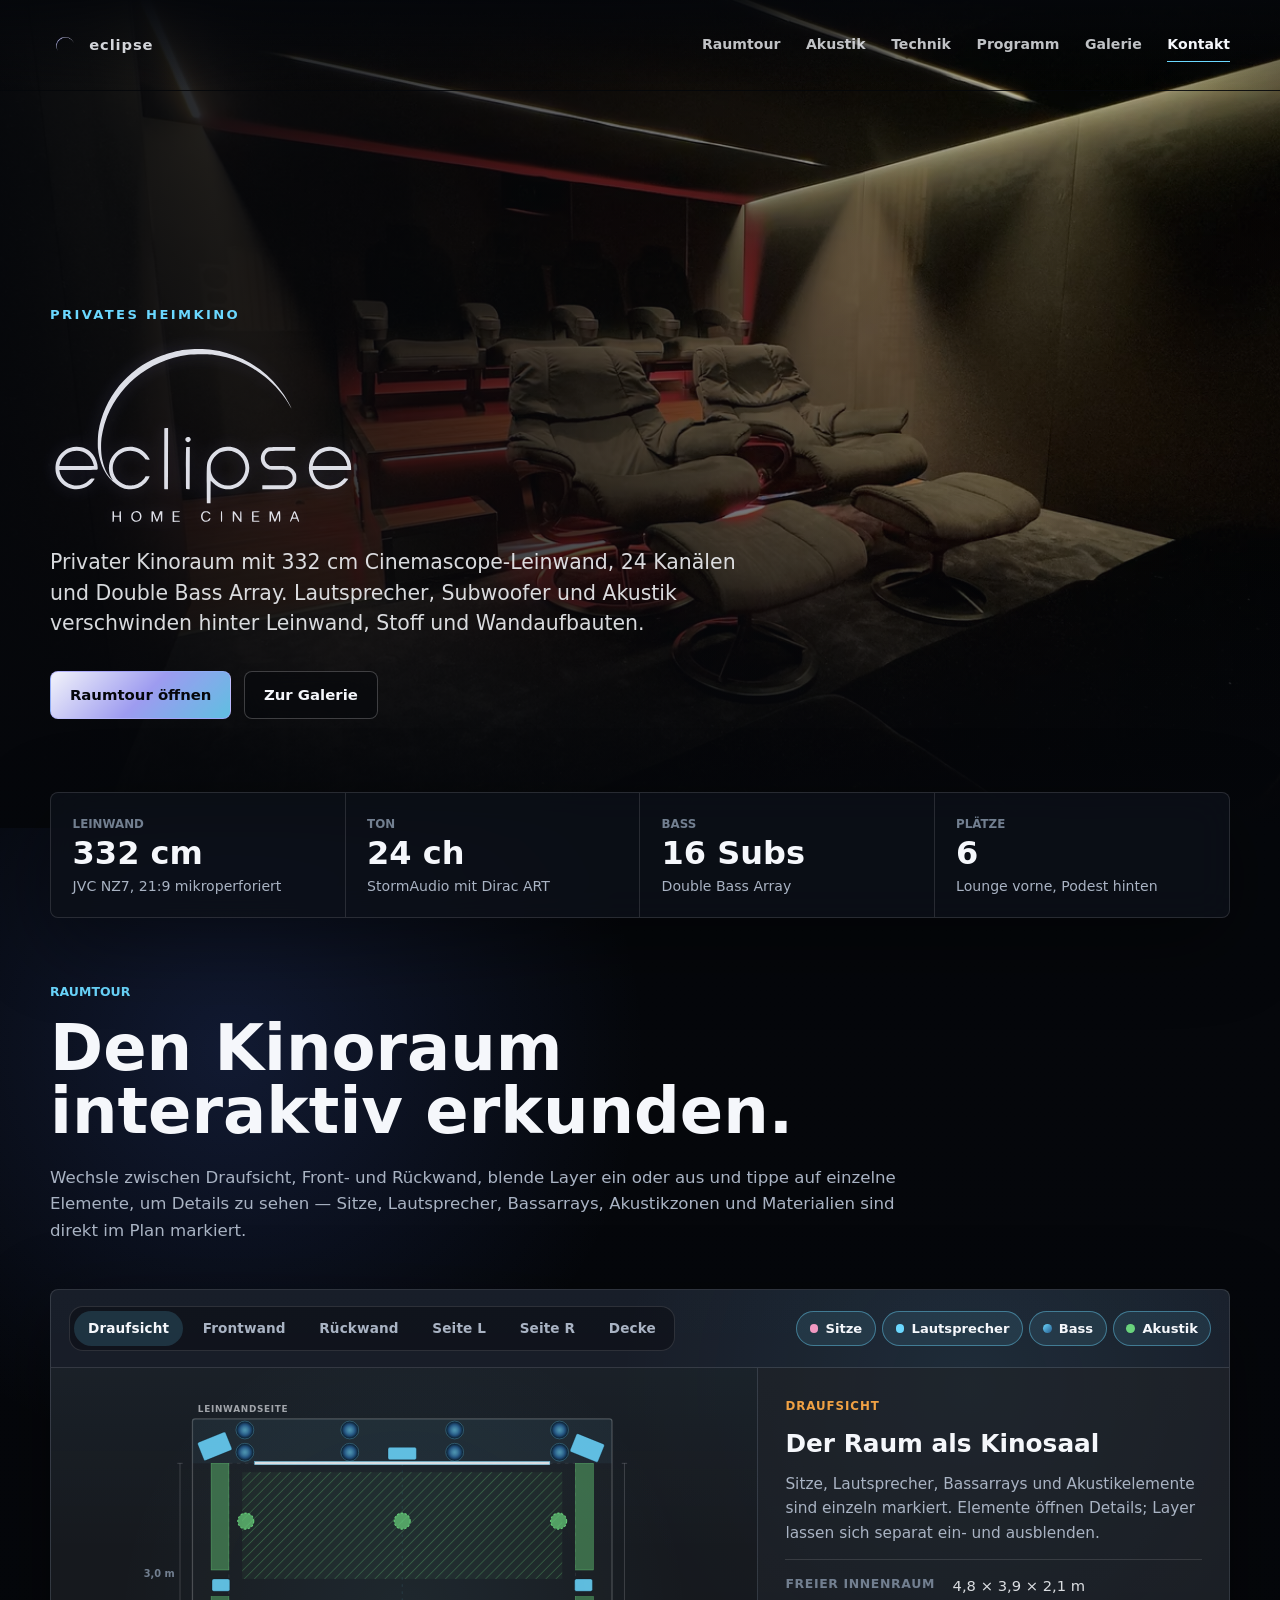
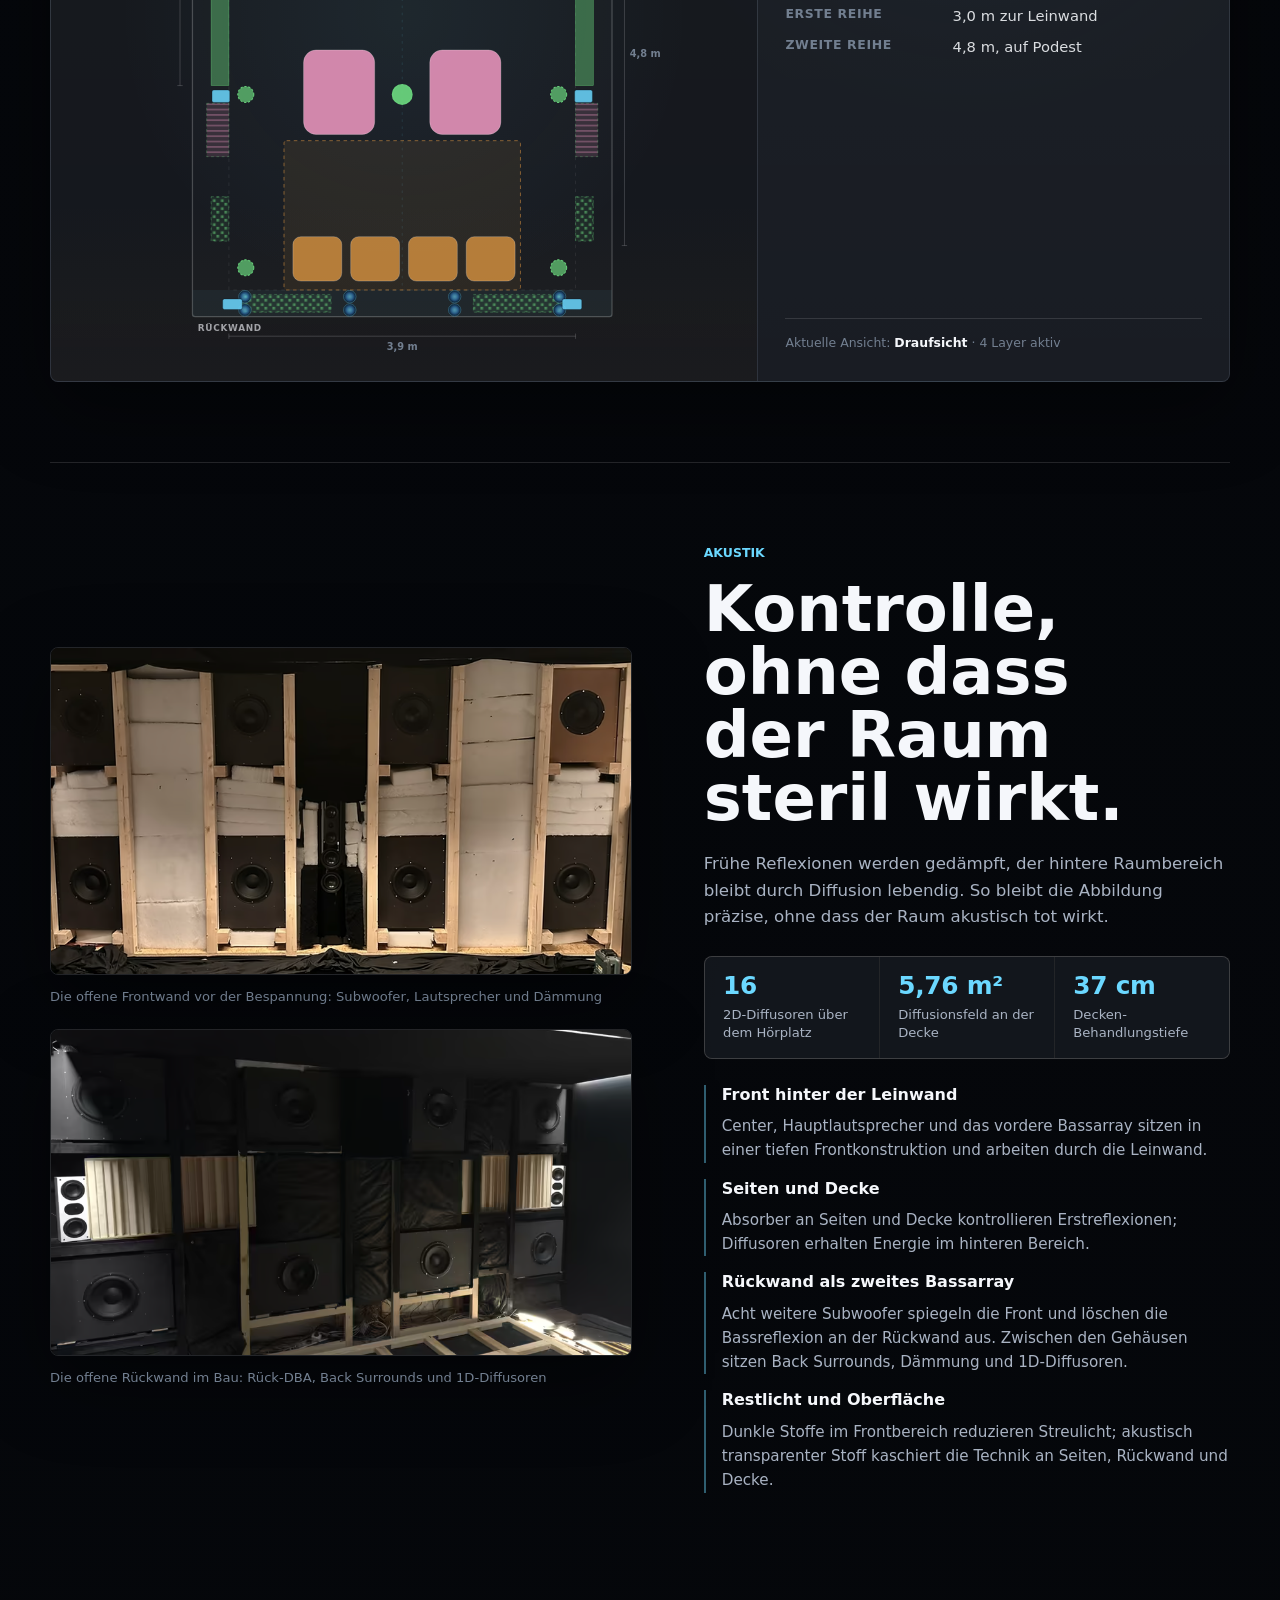
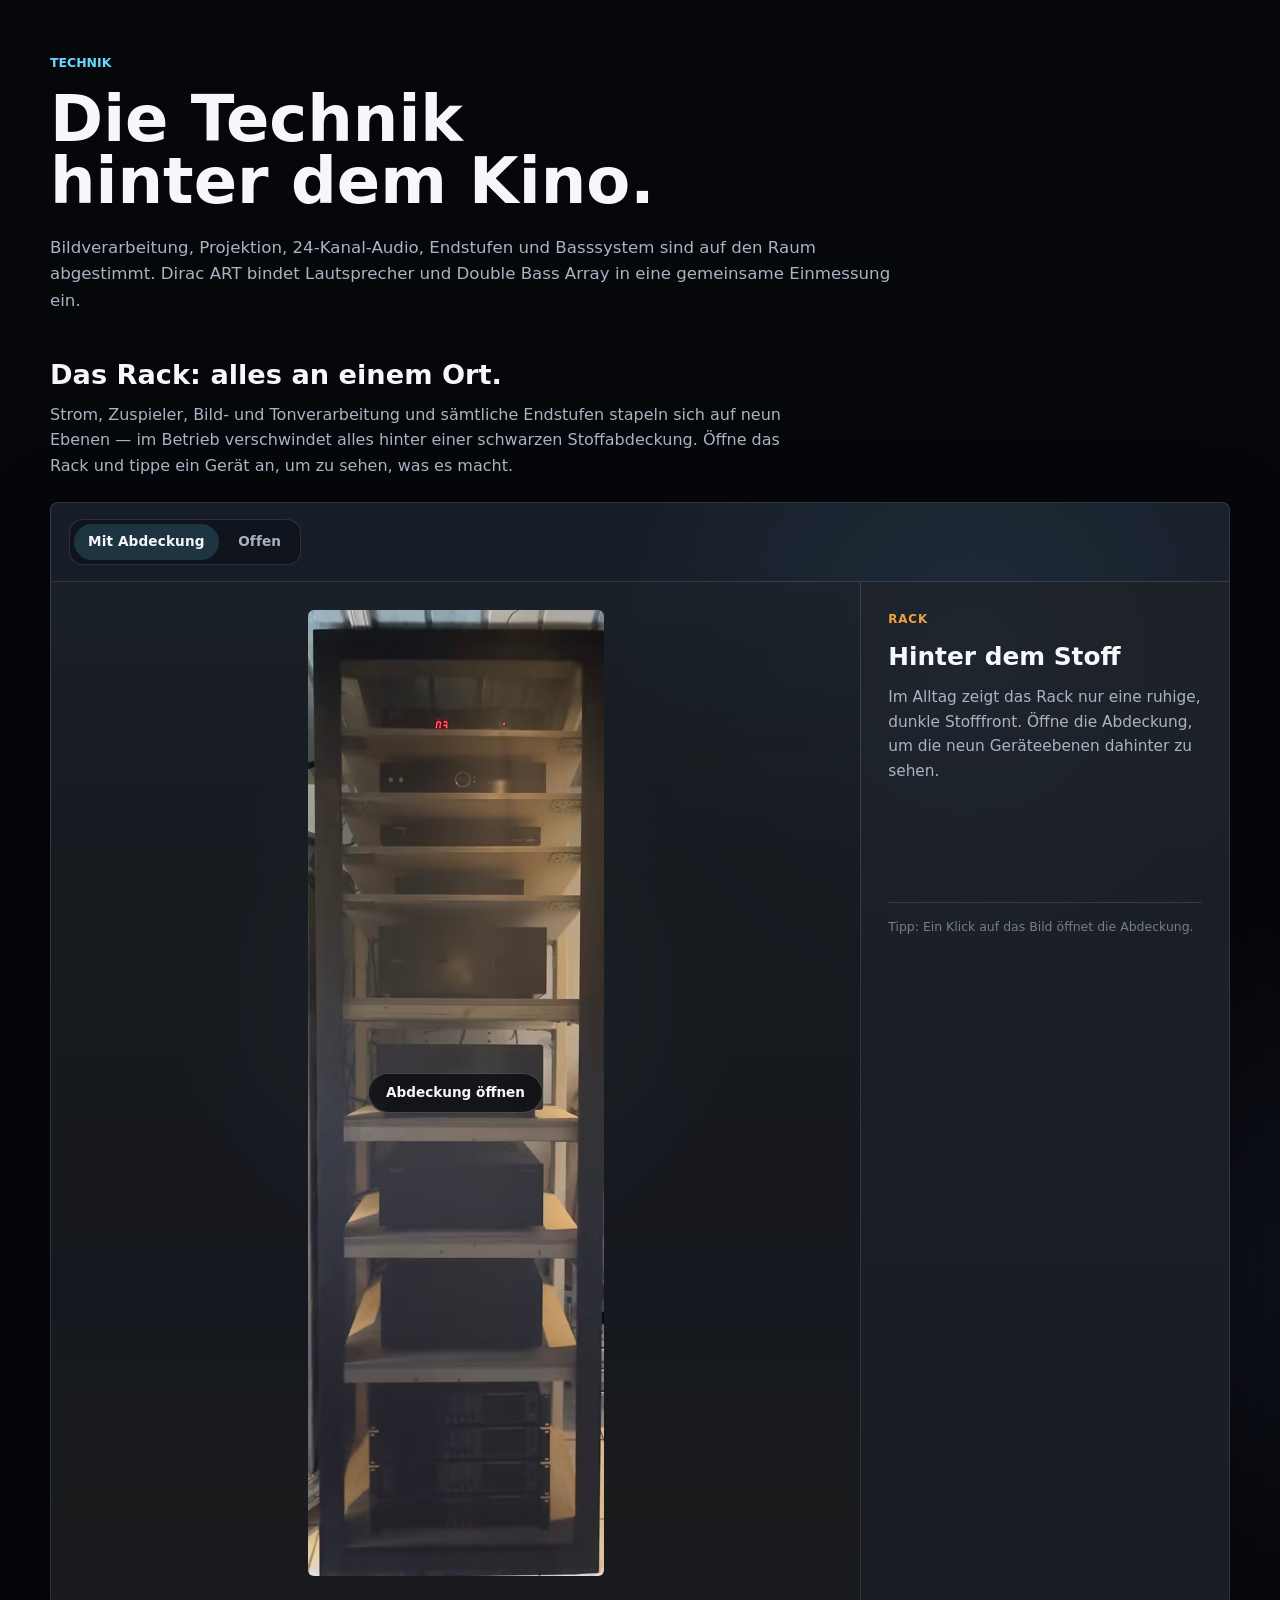
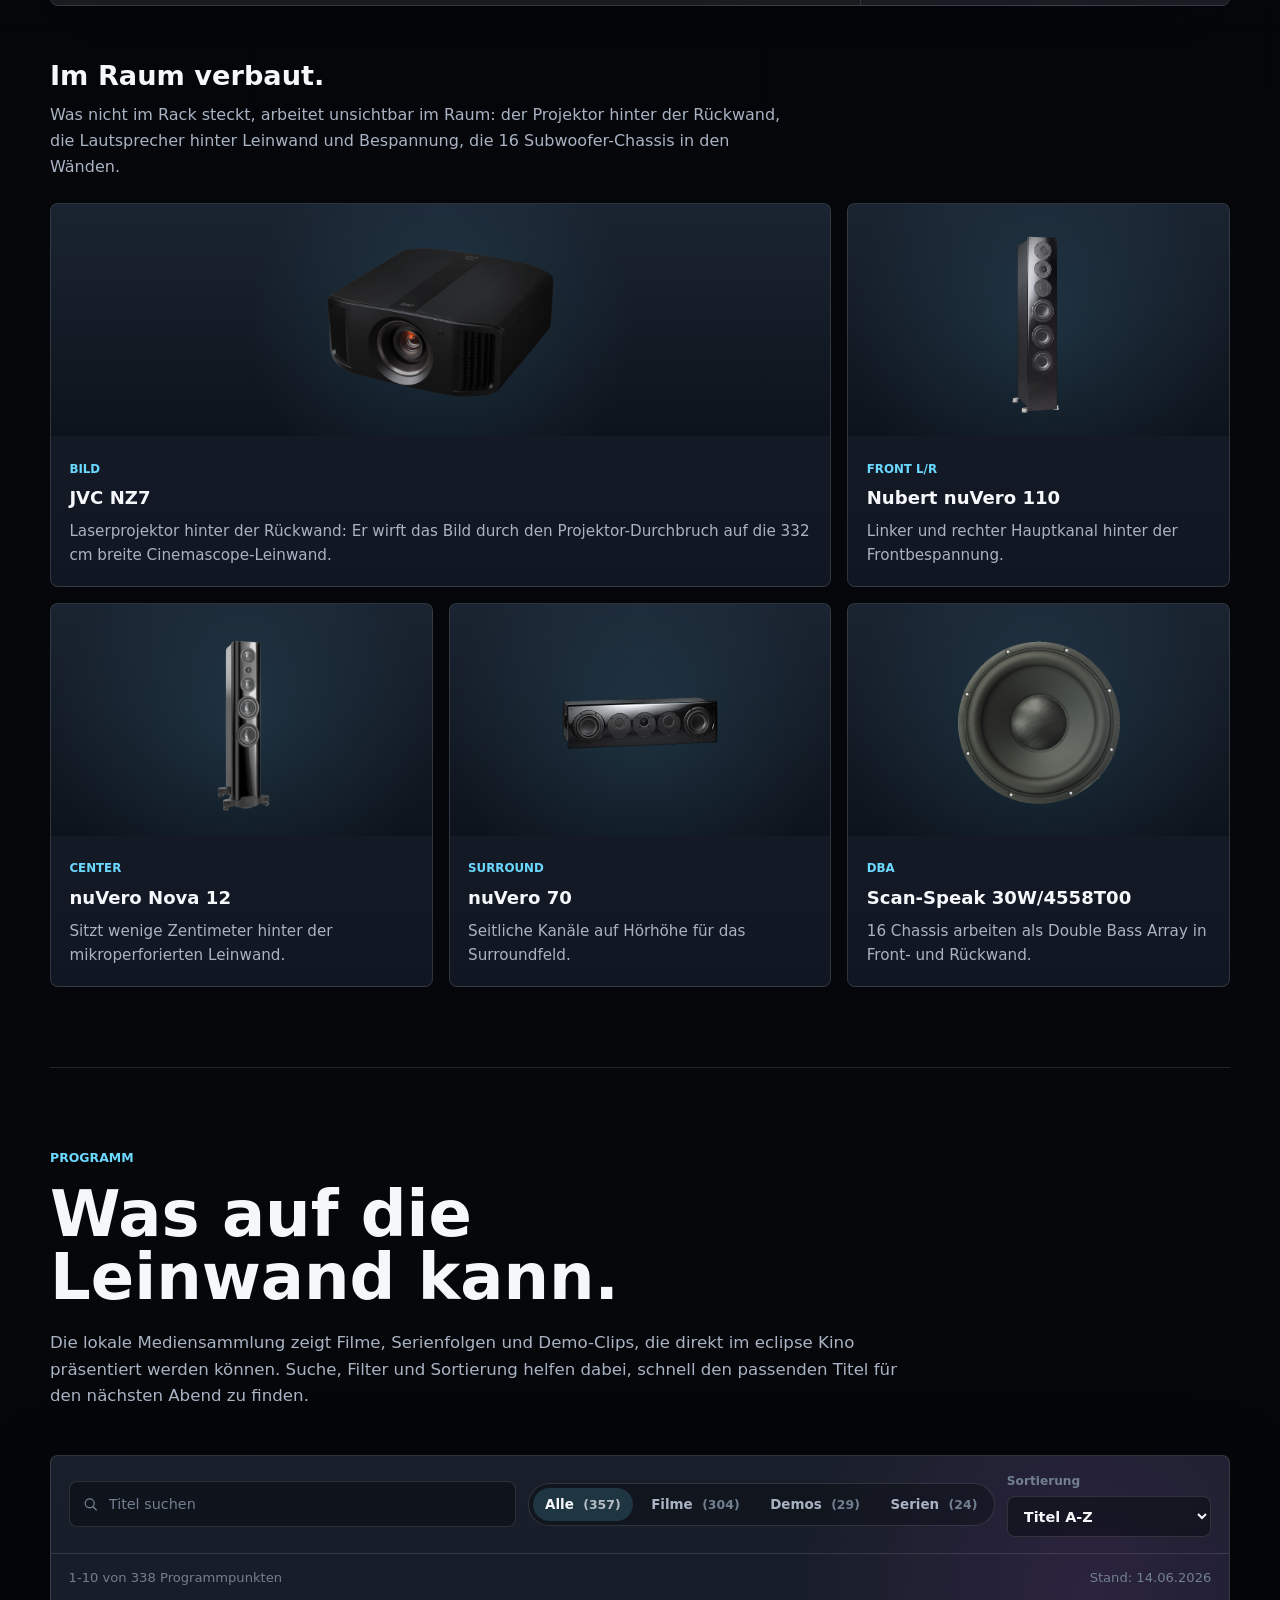
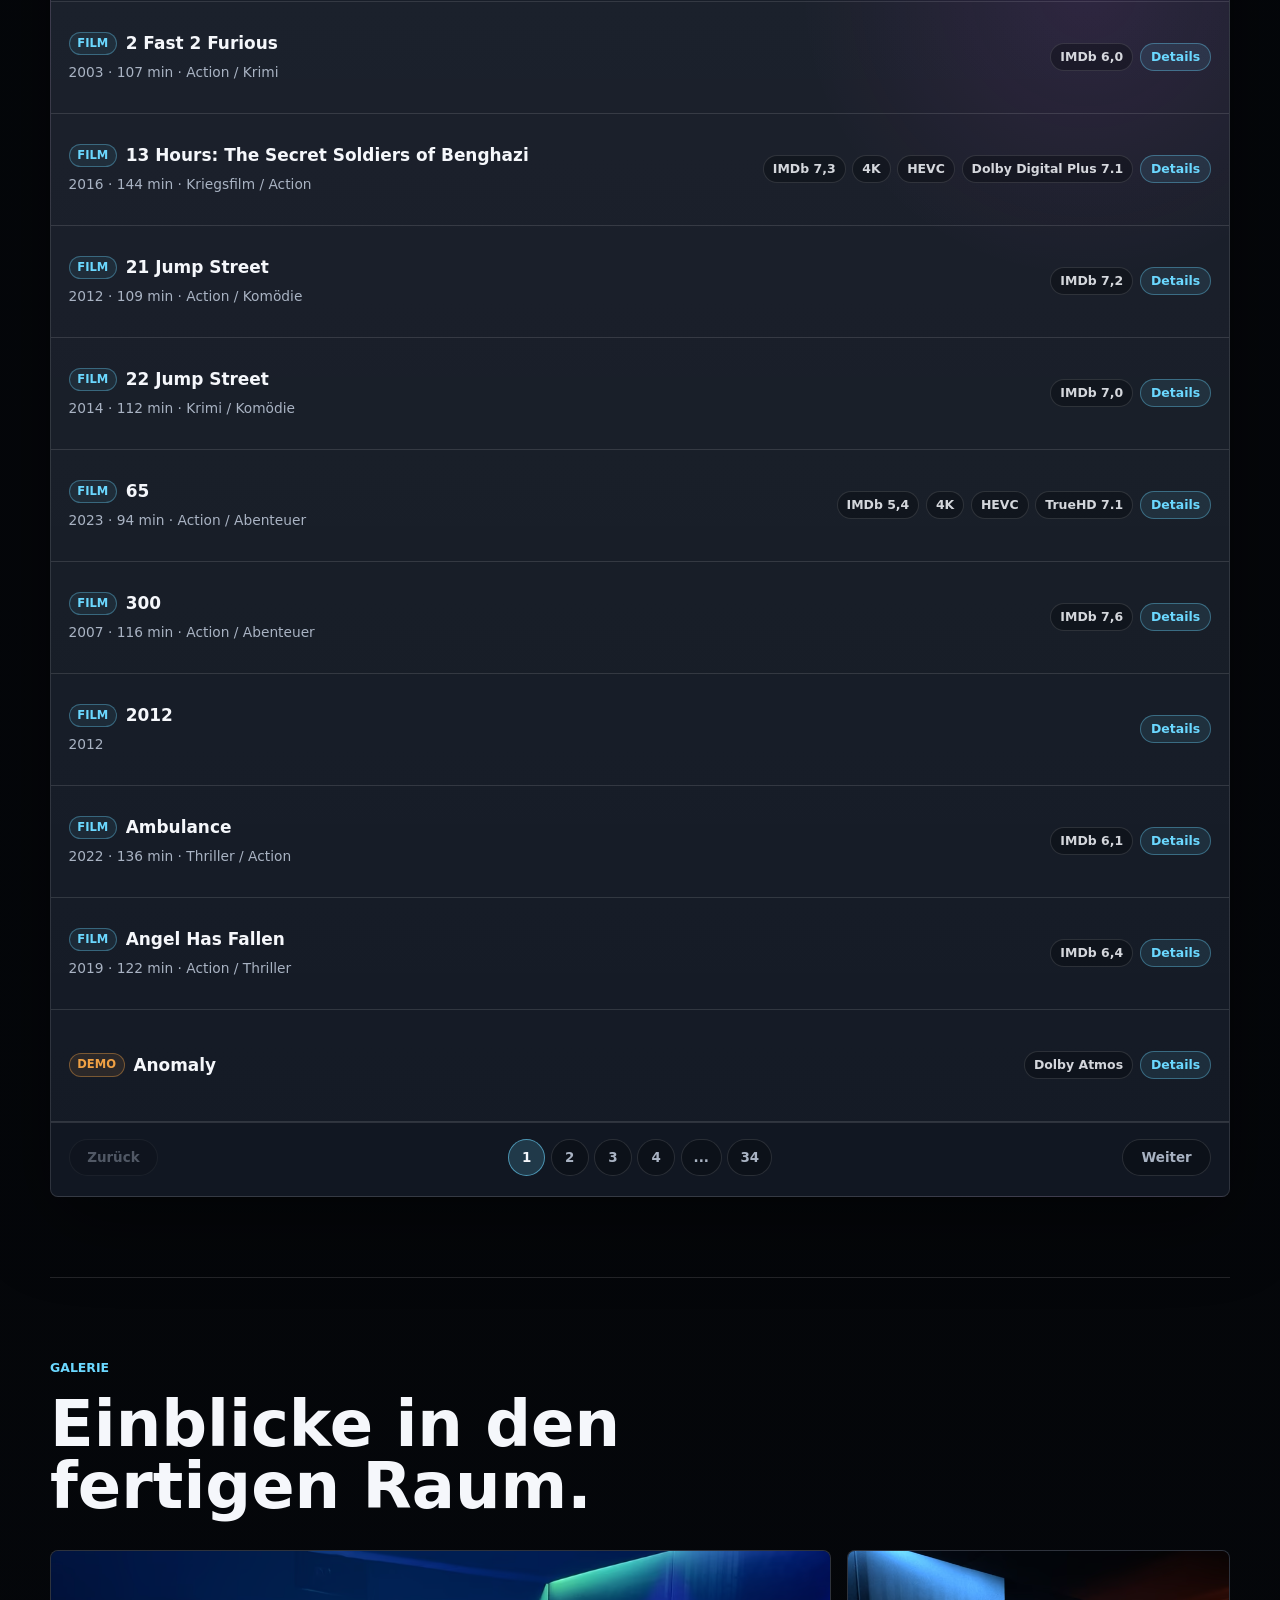
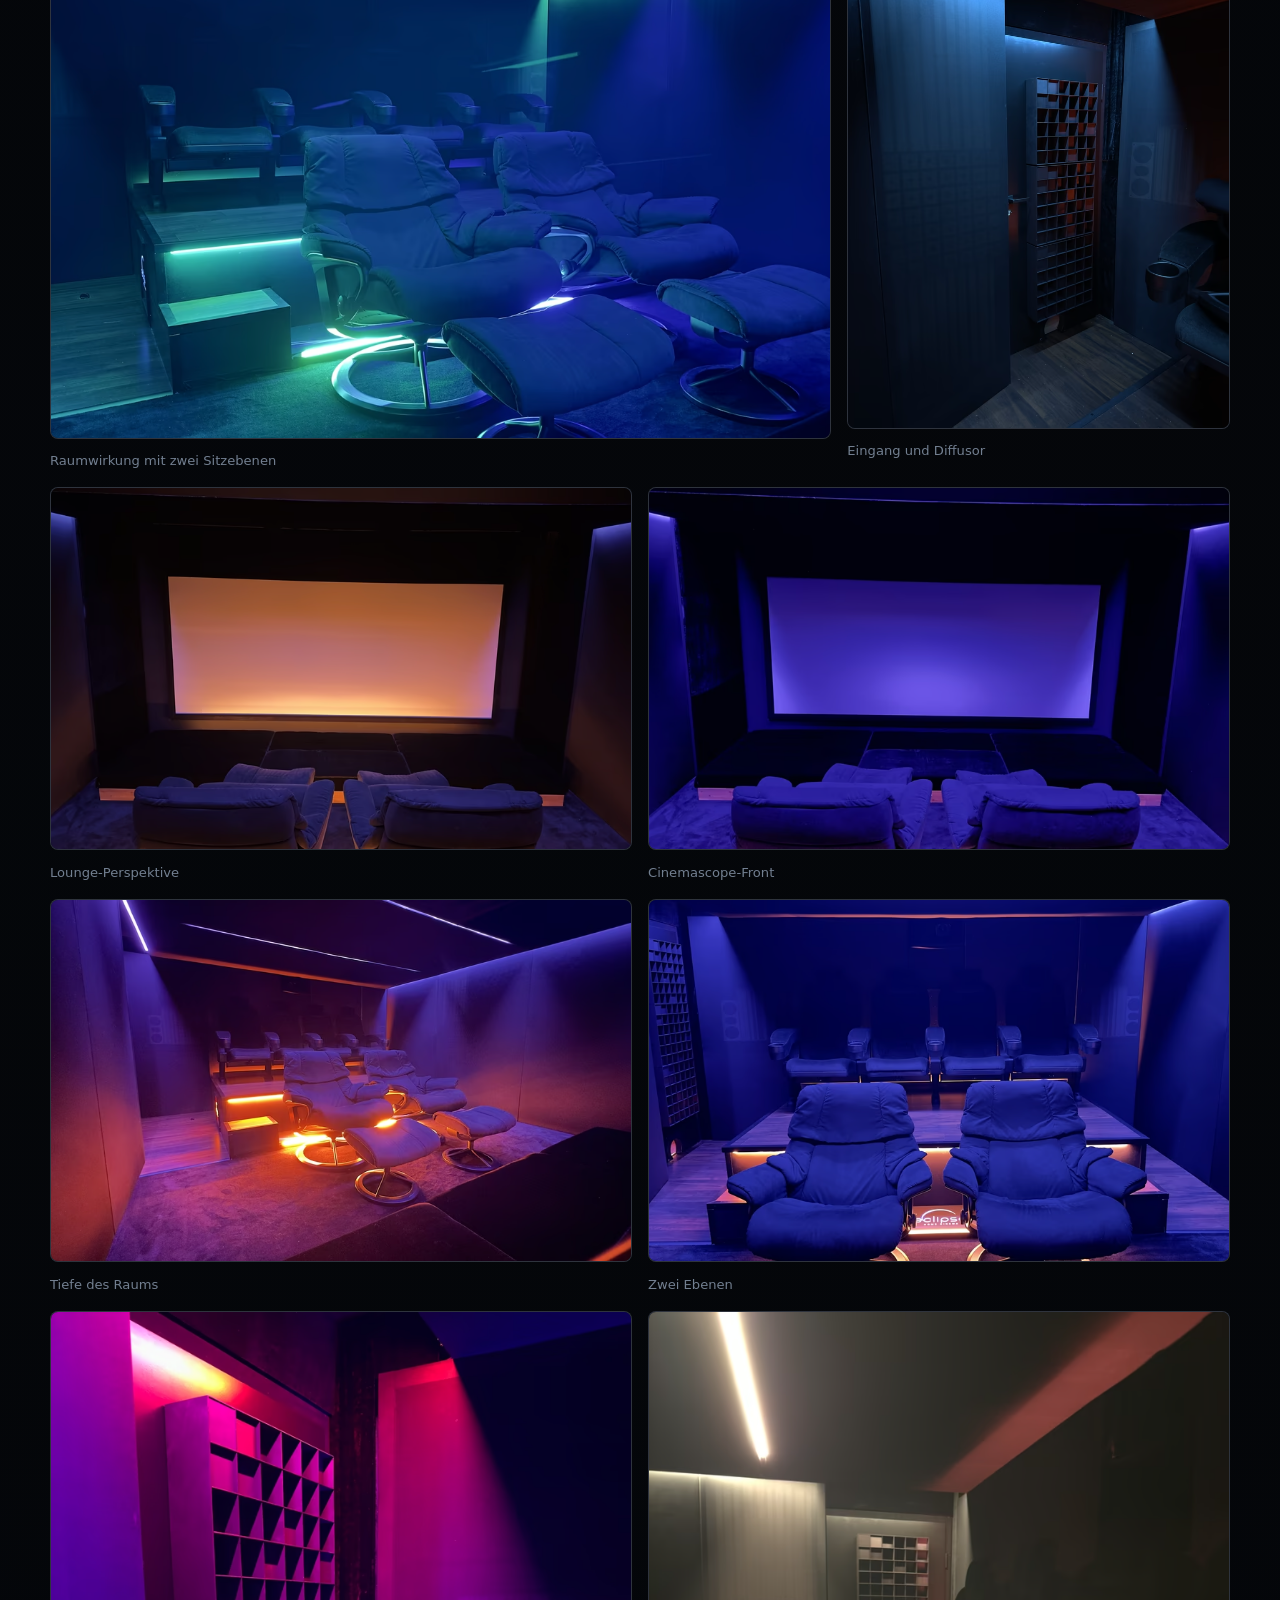
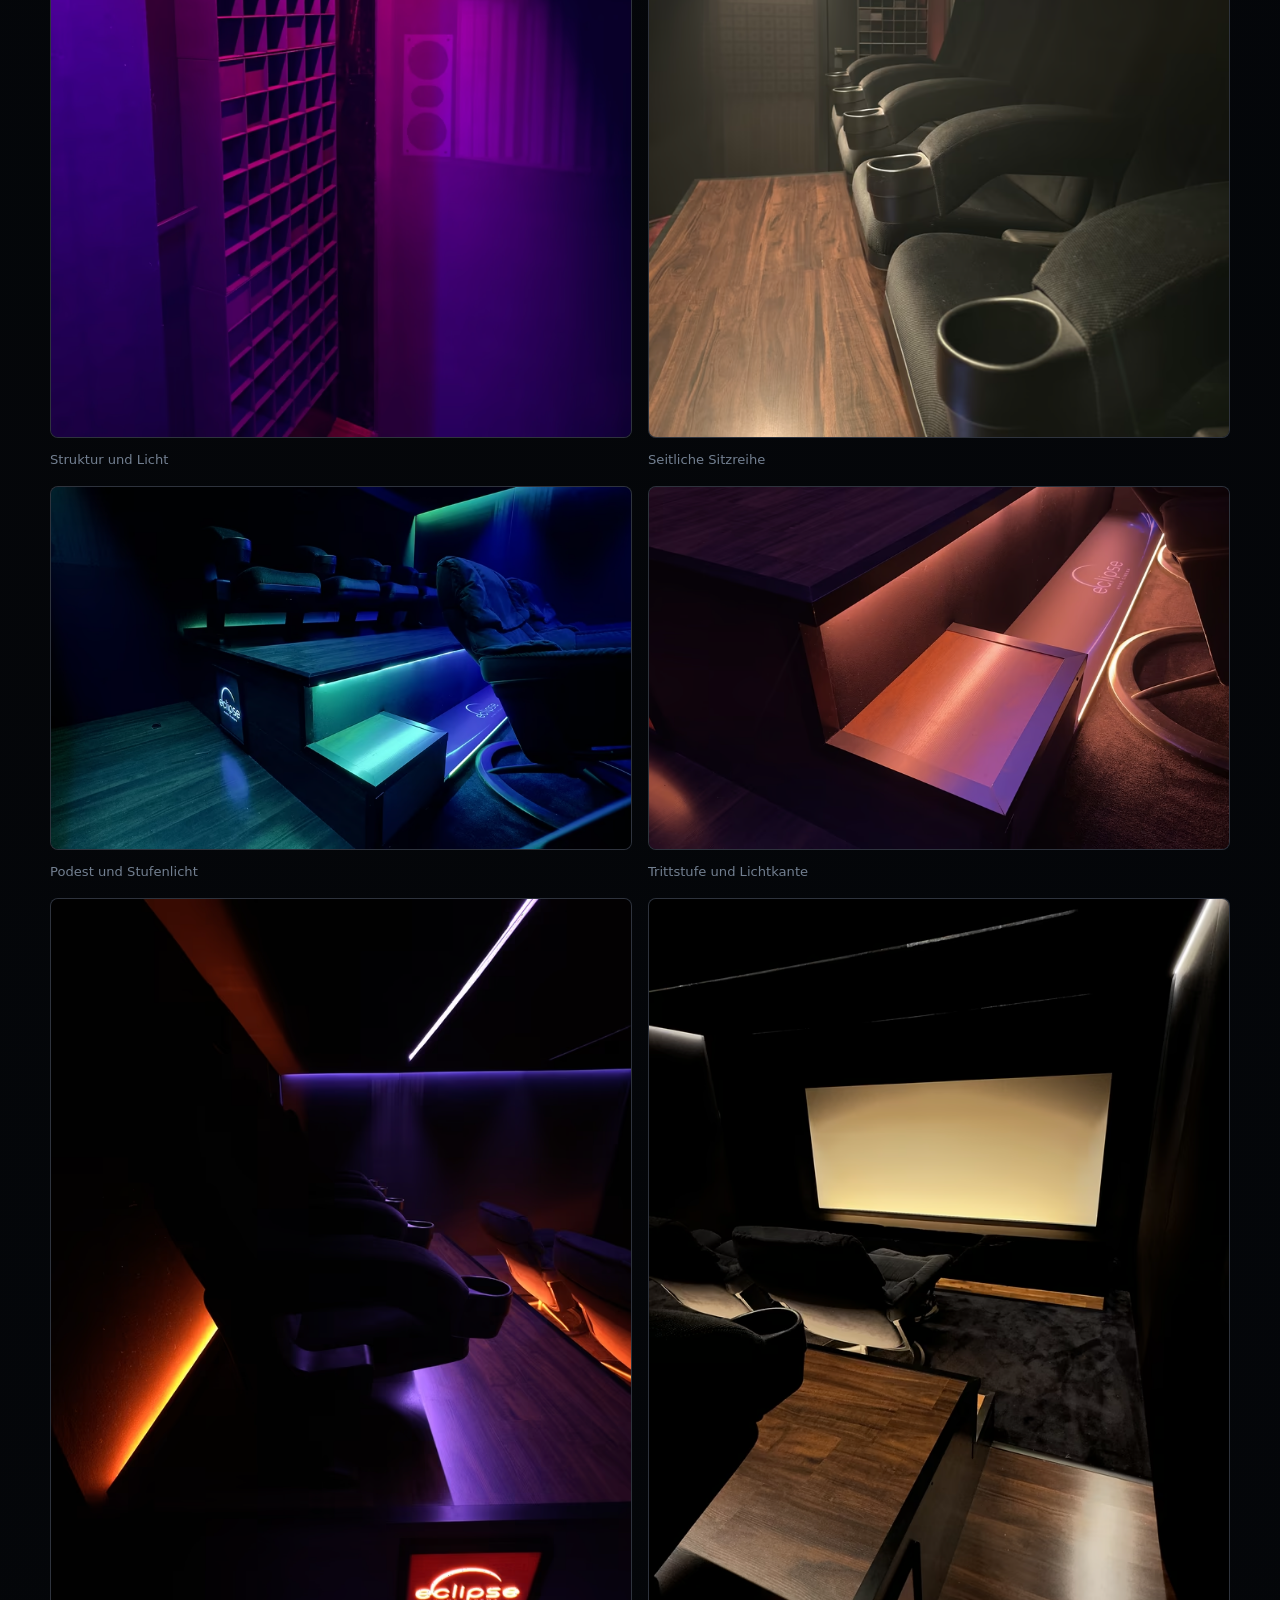
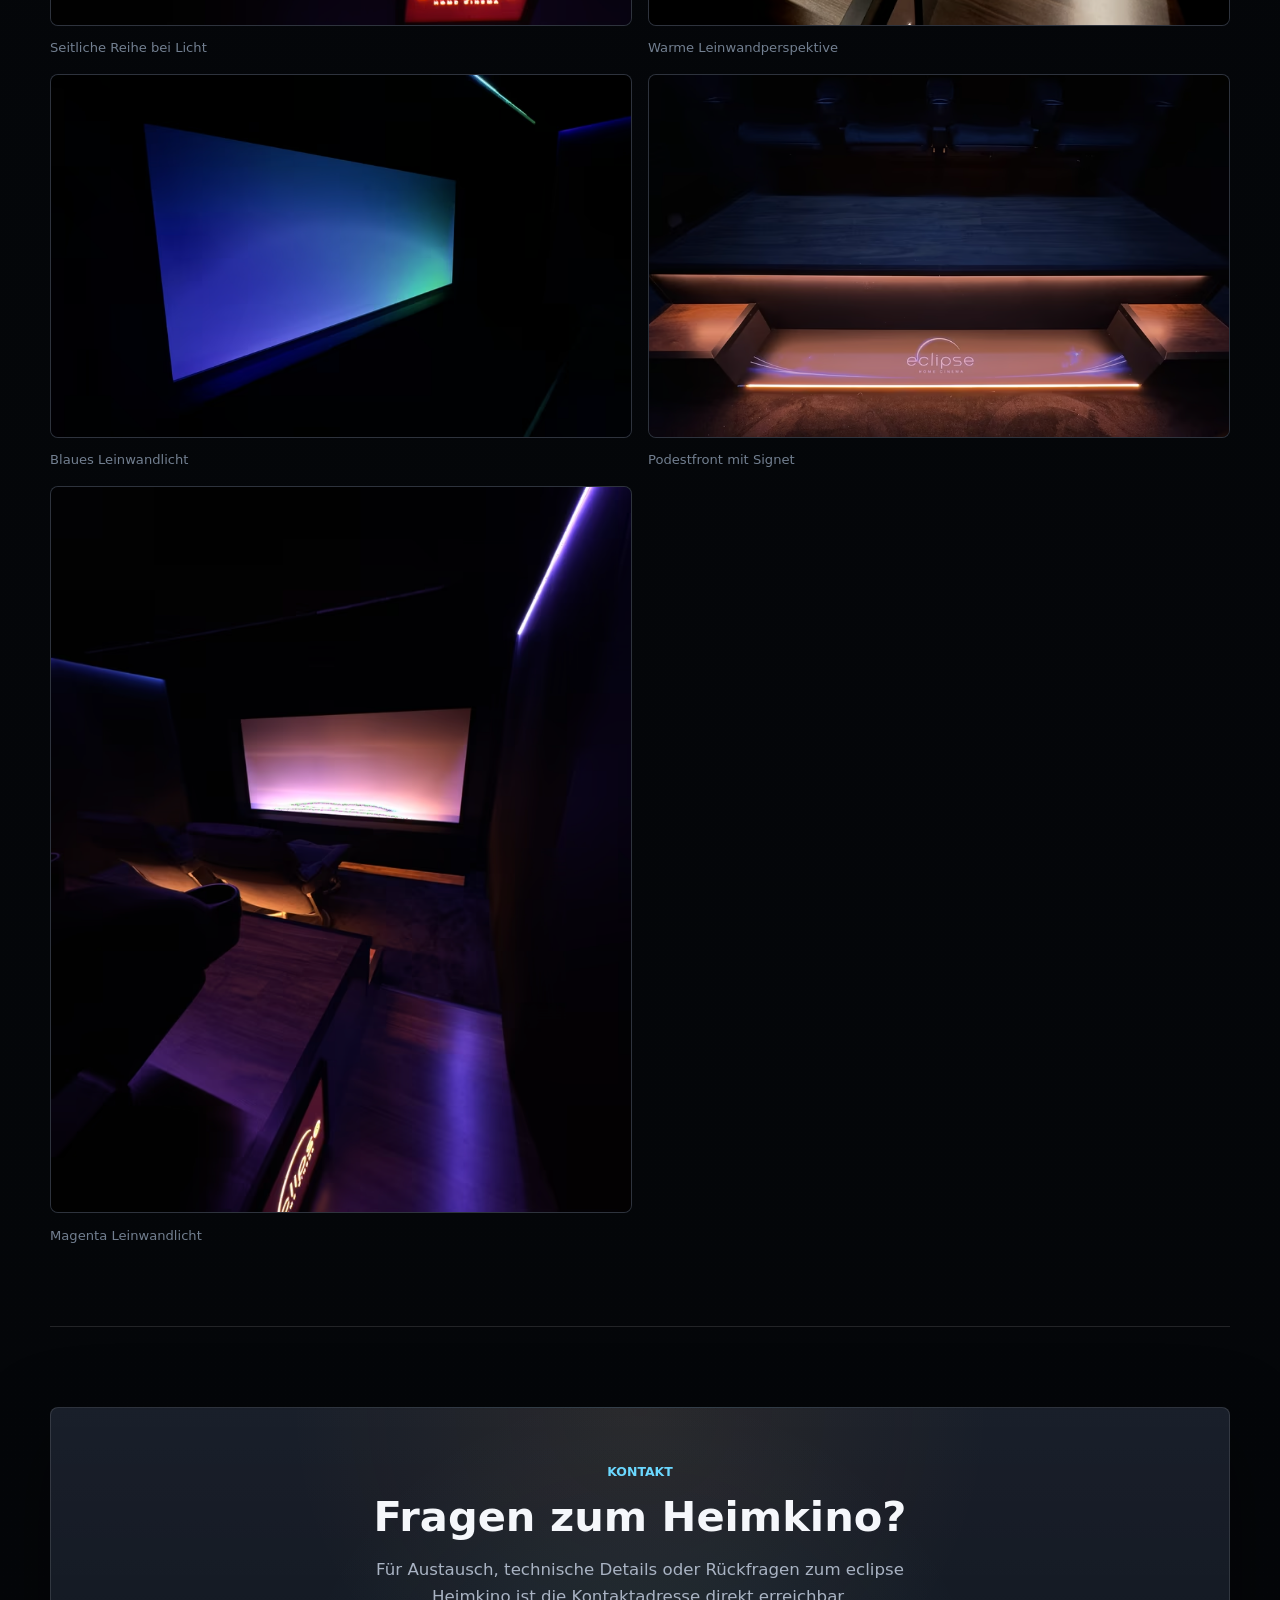
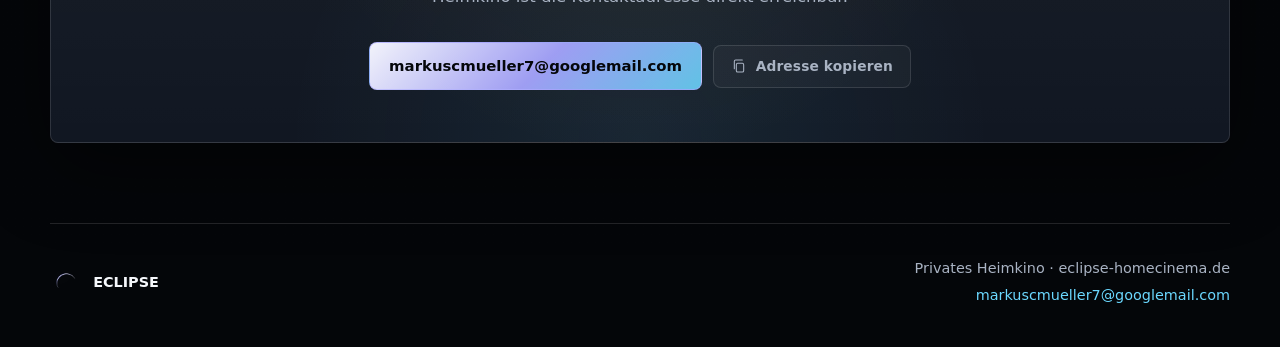
==== index.html @ 695ac784 "new images" ====
<!doctype html>
<html lang="de">
  <head>
    <meta charset="utf-8" />
    <meta name="viewport" content="width=device-width, initial-scale=1" />
    <title>eclipse — Privates Heimkino mit 332 cm Cinemascope-Leinwand</title>
    <meta
      name="description"
      content="eclipse ist ein privater Kinoraum mit 332 cm Cinemascope-Leinwand, 24-Kanal-Ton, Double Bass Array und akustisch geplanter Front-, Seiten- und Deckenbehandlung."
    />
    <meta name="robots" content="index, follow, max-image-preview:large" />
    <meta name="theme-color" content="#05070b" />
    <meta property="og:type" content="website" />
    <meta property="og:url" content="https://eclipse-homecinema.de/" />
    <meta property="og:site_name" content="eclipse homecinema" />
    <meta property="og:locale" content="de_DE" />
    <meta property="og:title" content="eclipse — Privates Heimkino mit 332 cm Cinemascope-Leinwand" />
    <meta
      property="og:description"
      content="Privater Kinoraum mit 21:9-Leinwand, 24-Kanal-Ton, 16 Subwoofern und interaktiver Raumtour."
    />
    <meta property="og:image" content="https://eclipse-homecinema.de/assets/used/responsive/cinema-room-hero-4776-1200.webp" />
    <meta property="og:image:width" content="1200" />
    <meta property="og:image:height" content="675" />
    <meta property="og:image:alt" content="Blick vom Leinwandbereich auf Lounge-Sessel, Podest und hintere Sitzreihe im blau-violetten Heimkino" />
    <meta name="twitter:card" content="summary_large_image" />
    <meta name="twitter:title" content="eclipse — Privates Heimkino mit 332 cm Cinemascope-Leinwand" />
    <meta
      name="twitter:description"
      content="Privater Kinoraum mit 21:9-Leinwand, 24-Kanal-Ton, 16 Subwoofern und interaktiver Raumtour."
    />
    <meta name="twitter:image" content="https://eclipse-homecinema.de/assets/used/responsive/cinema-room-hero-4776-1200.webp" />
    <meta name="twitter:image:alt" content="Blick vom Leinwandbereich auf Lounge-Sessel, Podest und hintere Sitzreihe im blau-violetten Heimkino" />
    <link rel="canonical" href="https://eclipse-homecinema.de/" />
    <link rel="icon" type="image/png" sizes="32x32" href="assets/used/eclipse-favicon-32.png" />
    <link rel="apple-touch-icon" sizes="192x192" href="assets/used/eclipse-favicon-192.png" />
    <link rel="manifest" href="site.webmanifest" />
    <link
      rel="preload"
      as="image"
      href="assets/used/responsive/cinema-acoustic-side-wall-1800.avif"
      imagesrcset="assets/used/responsive/cinema-acoustic-side-wall-900.avif 900w, assets/used/responsive/cinema-acoustic-side-wall-1400.avif 1400w, assets/used/responsive/cinema-acoustic-side-wall-1800.avif 1800w"
      imagesizes="100vw"
      type="image/avif"
      fetchpriority="high"
    />
    <link rel="stylesheet" href="styles.css" />
    <script type="application/ld+json">
      {
        "@context": "https://schema.org",
        "@graph": [
          {
            "@type": "WebSite",
            "@id": "https://eclipse-homecinema.de/#website",
            "url": "https://eclipse-homecinema.de/",
            "name": "eclipse homecinema",
            "inLanguage": "de"
          },
          {
            "@type": "WebPage",
            "@id": "https://eclipse-homecinema.de/#webpage",
            "url": "https://eclipse-homecinema.de/",
            "name": "eclipse — Privates Heimkino mit 332 cm Cinemascope-Leinwand",
            "description": "eclipse ist ein privater Kinoraum mit 332 cm Cinemascope-Leinwand, 24-Kanal-Ton, Double Bass Array und akustisch geplanter Front-, Seiten- und Deckenbehandlung.",
            "isPartOf": {
              "@id": "https://eclipse-homecinema.de/#website"
            },
            "primaryImageOfPage": {
              "@id": "https://eclipse-homecinema.de/#primaryimage"
            },
            "about": [
              "Privates Heimkino",
              "Cinemascope-Leinwand",
              "24-Kanal-Ton",
              "Double Bass Array",
              "Raumakustik"
            ],
            "inLanguage": "de"
          },
          {
            "@type": "ImageObject",
            "@id": "https://eclipse-homecinema.de/#primaryimage",
            "url": "https://eclipse-homecinema.de/assets/used/responsive/cinema-room-hero-4776-1200.webp",
            "width": 1200,
            "height": 675,
            "caption": "Blick vom Leinwandbereich auf Lounge-Sessel, Podest und hintere Sitzreihe im blau-violetten Heimkino"
          }
        ]
      }
    </script>
    <script src="script.js" defer></script>
  </head>
  <body>
    <a class="skip-link" href="#top">Zum Inhalt springen</a>
    <header class="site-header" aria-label="Hauptnavigation">
      <a class="header-brand" href="#top" aria-label="Zum Anfang">
        <span class="brand-mark" aria-hidden="true"></span>
        <span class="header-brand-text">eclipse</span>
      </a>
      <button
        type="button"
        class="nav-toggle"
        aria-label="Menü öffnen"
        aria-expanded="false"
        aria-controls="main-nav"
        data-nav-toggle
      >
        <span class="nav-toggle-box" aria-hidden="true">
          <span class="nav-toggle-bar"></span>
          <span class="nav-toggle-bar"></span>
          <span class="nav-toggle-bar"></span>
        </span>
      </button>
      <nav id="main-nav" class="main-nav" aria-label="Seitenbereiche" data-nav>
        <a href="#raumtour">Raumtour</a>
        <a href="#akustik">Akustik</a>
        <a href="#technik">Technik</a>
        <a href="#programm">Programm</a>
        <a href="#galerie">Galerie</a>
        <a href="#kontakt">Kontakt</a>
      </nav>
      <div class="nav-backdrop" data-nav-backdrop aria-hidden="true"></div>
    </header>

    <main id="top">
      <section class="hero" aria-label="eclipse Heimkino">
        <picture class="hero-image">
          <source
            type="image/avif"
            srcset="
              assets/used/responsive/cinema-acoustic-side-wall-900.avif 900w,
              assets/used/responsive/cinema-acoustic-side-wall-1400.avif 1400w,
              assets/used/responsive/cinema-acoustic-side-wall-1800.avif 1800w
            "
            sizes="100vw"
          />
          <source
            type="image/webp"
            srcset="
              assets/used/responsive/cinema-acoustic-side-wall-900.webp 900w,
              assets/used/responsive/cinema-acoustic-side-wall-1400.webp 1400w,
              assets/used/responsive/cinema-acoustic-side-wall-1800.webp 1800w
            "
            sizes="100vw"
          />
          <img
            src="assets/used/responsive/cinema-acoustic-side-wall-1800.webp"
            alt="Seitliche Akustikwand mit indirektem Licht, Lounge-Sesseln und Podest"
            fetchpriority="high"
          />
        </picture>
        <div class="hero-shade" aria-hidden="true"></div>
        <div class="hero-content">
          <p class="hero-kicker">Privates Heimkino</p>
          <h1 class="hero-logo-heading">
            <span class="sr-only">eclipse home cinema</span>
            <img
              src="assets/used/eclipse-logo-clean.svg"
              width="350"
              height="211"
              alt=""
              aria-hidden="true"
            />
          </h1>
          <p>
            Privater Kinoraum mit 332 cm Cinemascope-Leinwand, 24 Kanälen und
            Double Bass Array. Lautsprecher, Subwoofer und Akustik verschwinden
            hinter Leinwand, Stoff und Wandaufbauten.
          </p>
          <div class="hero-actions" aria-label="Seitensprünge">
            <a class="button primary" href="#raumtour">Raumtour öffnen</a>
            <a class="button secondary" href="#galerie">Zur Galerie</a>
          </div>
        </div>
      </section>

      <section class="facts" aria-label="Kurzprofil" data-reveal>
        <dl>
          <div>
            <dt>Leinwand</dt>
            <dd>
              <span class="facts-value">332 cm</span>
              <span class="facts-note">JVC NZ7, 21:9 mikroperforiert</span>
            </dd>
          </div>
          <div>
            <dt>Ton</dt>
            <dd>
              <span class="facts-value">24 ch</span>
              <span class="facts-note">StormAudio mit Dirac ART</span>
            </dd>
          </div>
          <div>
            <dt>Bass</dt>
            <dd>
              <span class="facts-value">16 Subs</span>
              <span class="facts-note">Double Bass Array</span>
            </dd>
          </div>
          <div>
            <dt>Plätze</dt>
            <dd>
              <span class="facts-value">6</span>
              <span class="facts-note">Lounge vorne, Podest hinten</span>
            </dd>
          </div>
        </dl>
      </section>

      <section class="section explorer-section" id="raumtour" data-reveal>
        <div class="section-heading">
          <p class="section-label">Raumtour</p>
          <h2>Den Kinoraum interaktiv erkunden.</h2>
          <p>
            Wechsle zwischen Draufsicht, Front- und Rückwand, blende Layer ein oder
            aus und tippe auf einzelne Elemente, um Details zu sehen — Sitze,
            Lautsprecher, Bassarrays, Akustikzonen und Materialien sind direkt
            im Plan markiert.
          </p>
        </div>

        <div class="room-tour" data-tour data-view="top">
          <div class="tour-controls">
            <div class="tour-views" role="tablist" aria-label="Ansicht wechseln">
              <button type="button" role="tab" data-view="top" class="is-active" aria-selected="true">Draufsicht</button>
              <button type="button" role="tab" data-view="front" aria-selected="false">Frontwand</button>
              <button type="button" role="tab" data-view="rear" aria-selected="false">Rückwand</button>
              <button type="button" role="tab" data-view="side-left" aria-selected="false">Seite L</button>
              <button type="button" role="tab" data-view="side-right" aria-selected="false">Seite R</button>
              <button type="button" role="tab" data-view="ceiling" aria-selected="false">Decke</button>
            </div>
            <div class="tour-layers" aria-label="Layer ein- und ausblenden">
              <button type="button" data-layer="seats" aria-pressed="true">
                <span class="dot dot-seats" aria-hidden="true"></span>Sitze
              </button>
              <button type="button" data-layer="speakers" aria-pressed="true">
                <span class="dot dot-speakers" aria-hidden="true"></span>Lautsprecher
              </button>
              <button type="button" data-layer="bass" aria-pressed="true">
                <span class="dot dot-bass" aria-hidden="true"></span>Bass
              </button>
              <button type="button" data-layer="acoustics" aria-pressed="true">
                <span class="dot dot-acoustics" aria-hidden="true"></span>Akustik
              </button>
            </div>
          </div>

          <svg width="0" height="0" class="tour-defs" aria-hidden="true" focusable="false">
            <defs>
              <pattern id="hatch-floor" width="8" height="8" patternUnits="userSpaceOnUse" patternTransform="rotate(45)">
                <rect width="8" height="8" fill="rgba(105,211,124,0.05)"/>
                <line x1="0" y1="0" x2="0" y2="8" stroke="rgba(105,211,124,0.5)" stroke-width="1.1"/>
              </pattern>
              <pattern id="hatch-slats" width="6" height="6" patternUnits="userSpaceOnUse">
                <rect width="6" height="6" fill="rgba(241,153,194,0.14)"/>
                <line x1="0" y1="3" x2="6" y2="3" stroke="rgba(241,153,194,0.7)" stroke-width="0.9"/>
              </pattern>
              <pattern id="hatch-diff" width="9" height="9" patternUnits="userSpaceOnUse">
                <rect width="9" height="9" fill="rgba(105,211,124,0.08)"/>
                <rect x="0" y="0" width="3" height="3" fill="rgba(105,211,124,0.55)"/>
                <rect x="5" y="5" width="3" height="3" fill="rgba(105,211,124,0.55)"/>
              </pattern>
              <radialGradient id="sub-grad" cx="50%" cy="50%" r="50%">
                <stop offset="0%" stop-color="rgba(107,216,255,0.6)"/>
                <stop offset="60%" stop-color="rgba(36,90,140,0.85)"/>
                <stop offset="100%" stop-color="#06121d"/>
              </radialGradient>
              <mask id="front-insulation-cutouts" maskUnits="userSpaceOnUse" x="-40" y="-40" width="640" height="640">
                <rect x="0" y="0" width="472" height="235" fill="white"/>
                <rect x="34" y="21" width="50" height="70" fill="black"/>
                <rect x="152" y="21" width="50" height="70" fill="black"/>
                <rect x="270" y="21" width="50" height="70" fill="black"/>
                <rect x="388" y="21" width="50" height="70" fill="black"/>
                <rect x="34" y="144" width="50" height="70" fill="black"/>
                <rect x="152" y="144" width="50" height="70" fill="black"/>
                <rect x="270" y="144" width="50" height="70" fill="black"/>
                <rect x="388" y="144" width="50" height="70" fill="black"/>
              </mask>
              <mask id="rear-insulation-cutouts" maskUnits="userSpaceOnUse" x="-40" y="-40" width="640" height="640">
                <rect x="0" y="0" width="472" height="235" fill="white"/>
                <rect x="24" y="31" width="70" height="50" fill="black"/>
                <rect x="142" y="31" width="70" height="50" fill="black"/>
                <rect x="260" y="31" width="70" height="50" fill="black"/>
                <rect x="378" y="31" width="70" height="50" fill="black"/>
                <rect x="24" y="154" width="70" height="50" fill="black"/>
                <rect x="142" y="154" width="70" height="50" fill="black"/>
                <rect x="260" y="154" width="70" height="50" fill="black"/>
                <rect x="378" y="154" width="70" height="50" fill="black"/>
                <rect x="56" y="93" width="100" height="50" fill="black"/>
                <rect x="316" y="93" width="100" height="50" fill="black"/>
                <rect x="34" y="89" width="22" height="58" fill="black"/>
                <rect x="416" y="89" width="22" height="58" fill="black"/>
                <rect x="216" y="10" width="40" height="42" fill="black"/>
              </mask>
              <pattern id="hatch-binary" width="10" height="10" patternUnits="userSpaceOnUse">
                <rect width="10" height="10" fill="rgba(217,84,255,0.1)"/>
                <rect x="0" y="0" width="4" height="4" fill="rgba(217,84,255,0.6)"/>
                <rect x="6" y="6" width="4" height="4" fill="rgba(217,84,255,0.6)"/>
                <rect x="6" y="0" width="3" height="3" fill="rgba(217,84,255,0.35)"/>
              </pattern>
              <pattern id="hatch-ceil-front" width="8" height="8" patternUnits="userSpaceOnUse" patternTransform="rotate(-20)">
                <rect width="8" height="8" fill="rgba(105,211,124,0.04)"/>
                <line x1="0" y1="0" x2="0" y2="8" stroke="rgba(105,211,124,0.4)" stroke-width="0.9"/>
              </pattern>
              <pattern id="hatch-ceil-mid" width="6" height="6" patternUnits="userSpaceOnUse" patternTransform="rotate(45)">
                <rect width="6" height="6" fill="rgba(105,211,124,0.06)"/>
                <line x1="0" y1="0" x2="0" y2="6" stroke="rgba(105,211,124,0.6)" stroke-width="1"/>
              </pattern>
            </defs>
          </svg>

          <div class="tour-stage">
            <div class="tour-canvas">
              <svg
                class="plan plan-top is-visible"
                data-plan="top"
                viewBox="-32 -28 540 632"
                preserveAspectRatio="xMidYMid meet"
                role="img"
                aria-label="Draufsicht des Heimkinos mit Sitzen, Lautsprechern, Bassarrays und Akustikzonen"
              >
                <g class="plan-base">
                  <rect x="0" y="0" width="472" height="560" rx="3" class="wall-concrete"/>
                  <rect x="0" y="0" width="472" height="50" class="wall-stud"/>
                  <rect x="0" y="530" width="472" height="30" class="wall-stud"/>
                  <rect x="41" y="50" width="390" height="480" class="wall-interior"/>
                  <line x1="236" y1="50" x2="236" y2="530" class="axis"/>
                </g>

                <g class="plan-layer" data-layer="acoustics">
                  <g class="hit" data-info="floor-absorbers" role="button" tabindex="0" aria-label="Bodenabsorber">
                    <rect x="56" y="60" width="360" height="120" fill="url(#hatch-floor)" class="hit-shape"/>
                  </g>
                  <g class="hit" data-info="early-reflection" role="button" tabindex="0" aria-label="Erstreflexions-Absorber">
                    <rect x="21" y="50" width="20" height="120" class="acoustic-block hit-shape"/>
                    <rect x="431" y="50" width="20" height="120" class="acoustic-block hit-shape"/>
                  </g>
                  <g class="hit" data-info="side-absorbers" role="button" tabindex="0" aria-label="Seitliche Absorber">
                    <rect x="21" y="200" width="20" height="100" class="acoustic-block hit-shape"/>
                    <rect x="431" y="200" width="20" height="100" class="acoustic-block hit-shape"/>
                  </g>
                  <g class="hit" data-info="slats" role="button" tabindex="0" aria-label="Slat-Elemente">
                    <rect x="16" y="320" width="25" height="60" fill="url(#hatch-slats)" class="hit-shape acoustic-outline"/>
                    <rect x="431" y="320" width="25" height="60" fill="url(#hatch-slats)" class="hit-shape acoustic-outline"/>
                  </g>
                  <g class="hit" data-info="qrd-rear" role="button" tabindex="0" aria-label="HOFA 2D-QRD Diffusoren hinten links und auf der Tür rechts">
                    <rect x="21" y="425" width="20" height="50" fill="url(#hatch-diff)" class="hit-shape acoustic-outline"/>
                    <rect x="431" y="425" width="20" height="50" fill="url(#hatch-diff)" class="hit-shape acoustic-outline"/>
                  </g>
                  <g class="hit" data-info="rear-diffusers" role="button" tabindex="0" aria-label="1D-Diffusoren Rückwand">
                    <rect x="56" y="535" width="100" height="20" fill="url(#hatch-diff)" class="hit-shape acoustic-outline"/>
                    <rect x="316" y="535" width="100" height="20" fill="url(#hatch-diff)" class="hit-shape acoustic-outline"/>
                  </g>
                </g>

                <g class="plan-layer" data-layer="bass">
                  <g class="hit" data-info="bass-front" role="button" tabindex="0" aria-label="Front-DBA mit acht Subwoofern">
                    <circle cx="59" cy="12.5" r="10" class="sub"/>
                    <circle cx="177" cy="12.5" r="10" class="sub"/>
                    <circle cx="295" cy="12.5" r="10" class="sub"/>
                    <circle cx="413" cy="12.5" r="10" class="sub"/>
                    <circle cx="59" cy="37.5" r="10" class="sub"/>
                    <circle cx="177" cy="37.5" r="10" class="sub"/>
                    <circle cx="295" cy="37.5" r="10" class="sub"/>
                    <circle cx="413" cy="37.5" r="10" class="sub"/>
                  </g>
                  <g class="hit" data-info="bass-rear" role="button" tabindex="0" aria-label="Rück-DBA mit acht Subwoofern">
                    <circle cx="59" cy="537.5" r="7" class="sub"/>
                    <circle cx="177" cy="537.5" r="7" class="sub"/>
                    <circle cx="295" cy="537.5" r="7" class="sub"/>
                    <circle cx="413" cy="537.5" r="7" class="sub"/>
                    <circle cx="59" cy="552.5" r="7" class="sub"/>
                    <circle cx="177" cy="552.5" r="7" class="sub"/>
                    <circle cx="295" cy="552.5" r="7" class="sub"/>
                    <circle cx="413" cy="552.5" r="7" class="sub"/>
                  </g>
                </g>

                <g class="plan-layer" data-layer="seats">
                  <g class="hit" data-info="podium" role="button" tabindex="0" aria-label="Podest">
                    <rect x="103" y="362" width="266" height="168" rx="3" class="podium hit-shape"/>
                  </g>
                  <g class="hit" data-info="row1" role="button" tabindex="0" aria-label="Erste Reihe Stressless Reno L">
                    <rect x="125" y="260" width="80" height="95" rx="14" class="seat-row1 hit-shape"/>
                    <rect x="267" y="260" width="80" height="95" rx="14" class="seat-row1 hit-shape"/>
                  </g>
                  <g class="hit" data-info="row2" role="button" tabindex="0" aria-label="Zweite Reihe Pasadena">
                    <rect x="113" y="470" width="55" height="50" rx="9" class="seat-row2 hit-shape"/>
                    <rect x="178" y="470" width="55" height="50" rx="9" class="seat-row2 hit-shape"/>
                    <rect x="243" y="470" width="55" height="50" rx="9" class="seat-row2 hit-shape"/>
                    <rect x="308" y="470" width="55" height="50" rx="9" class="seat-row2 hit-shape"/>
                  </g>
                </g>

                <g class="plan-layer" data-layer="speakers">
                  <g class="hit" data-info="lcr" role="button" tabindex="0" aria-label="Front L, Center, R">
                    <rect x="44" y="14" width="22" height="34" rx="2" class="speaker-floor hit-shape" transform="rotate(-112 40 41)"/>
                    <rect x="220" y="32" width="32" height="14" rx="2" class="speaker-floor hit-shape"/>
                    <rect x="406" y="14" width="22" height="34" rx="2" class="speaker-floor hit-shape" transform="rotate(112 430 41)"/>
                  </g>
                  <g class="hit" data-info="front-wide" role="button" tabindex="0" aria-label="Front Wide L und R">
                    <rect x="22" y="180" width="20" height="14" rx="2" class="speaker-floor hit-shape"/>
                    <rect x="430" y="180" width="20" height="14" rx="2" class="speaker-floor hit-shape"/>
                  </g>
                  <g class="hit" data-info="surround" role="button" tabindex="0" aria-label="Surround L und R">
                    <rect x="22" y="305" width="20" height="14" rx="2" class="speaker-floor hit-shape"/>
                    <rect x="430" y="305" width="20" height="14" rx="2" class="speaker-floor hit-shape"/>
                  </g>
                  <g class="hit" data-info="back-surround" role="button" tabindex="0" aria-label="Back Surround L und R">
                    <rect x="34" y="540" width="22" height="12" rx="2" class="speaker-floor hit-shape"/>
                    <rect x="416" y="540" width="22" height="12" rx="2" class="speaker-floor hit-shape"/>
                  </g>
                  <g class="hit" data-info="height-front" role="button" tabindex="0" aria-label="Front Heights">
                    <circle cx="60" cy="115" r="9" class="speaker-ceiling hit-shape"/>
                    <circle cx="236" cy="115" r="9" class="speaker-ceiling hit-shape"/>
                    <circle cx="412" cy="115" r="9" class="speaker-ceiling hit-shape"/>
                  </g>
                  <g class="hit" data-info="height-side" role="button" tabindex="0" aria-label="Top Side L und R">
                    <circle cx="60" cy="310" r="9" class="speaker-ceiling hit-shape"/>
                    <circle cx="412" cy="310" r="9" class="speaker-ceiling hit-shape"/>
                  </g>
                  <g class="hit" data-info="vog" role="button" tabindex="0" aria-label="Voice of God">
                    <circle cx="236" cy="310" r="11" class="speaker-ceiling speaker-vog hit-shape"/>
                  </g>
                  <g class="hit" data-info="height-rear" role="button" tabindex="0" aria-label="Top Surround Back L und R">
                    <circle cx="60" cy="505" r="9" class="speaker-ceiling hit-shape"/>
                    <circle cx="412" cy="505" r="9" class="speaker-ceiling hit-shape"/>
                  </g>
                </g>

                <g class="plan-annotations" aria-hidden="true">
                  <g class="hit" data-info="screen" role="button" tabindex="0" aria-label="Cinemascope-Leinwand">
                    <rect x="70" y="48" width="332" height="3.5" class="screen-line hit-shape"/>
                  </g>
                  <g class="dim">
                    <line x1="-14" y1="50" x2="-14" y2="300"/>
                    <line x1="-17" y1="50" x2="-11" y2="50"/>
                    <line x1="-17" y1="300" x2="-11" y2="300"/>
                    <text x="-20" y="178" text-anchor="end">3,0 m</text>
                  </g>
                  <g class="dim">
                    <line x1="486" y1="50" x2="486" y2="480"/>
                    <line x1="483" y1="50" x2="489" y2="50"/>
                    <line x1="483" y1="480" x2="489" y2="480"/>
                    <text x="492" y="268">4,8 m</text>
                  </g>
                  <g class="dim">
                    <line x1="41" y1="582" x2="431" y2="582"/>
                    <line x1="41" y1="579" x2="41" y2="585"/>
                    <line x1="431" y1="579" x2="431" y2="585"/>
                    <text x="236" y="598" text-anchor="middle">3,9 m</text>
                  </g>
                  <text x="6" y="-8" class="plan-text-label">Leinwandseite</text>
                  <text x="6" y="576" class="plan-text-label">Rückwand</text>
                </g>
              </svg>

              <svg
                class="plan plan-front"
                data-plan="front"
                viewBox="-32 -32 540 412"
                preserveAspectRatio="xMidYMid meet"
                role="img"
                aria-label="Frontansicht der Frontwand mit Leinwand, Dämmung, Lautsprechern und Subwoofern"
              >
                <g class="plan-base">
                  <rect x="0" y="0" width="472" height="235" rx="3" class="wall-concrete"/>
                  <line x1="-12" y1="235" x2="484" y2="235" class="floor-line"/>
                </g>

                <g class="plan-layer" data-layer="acoustics">
                  <g class="hit" data-info="front-wall-insulation" role="button" tabindex="0" aria-label="Dämmung in der Frontständerwand" mask="url(#front-insulation-cutouts)">
                    <rect x="0" y="0" width="472" height="235" class="front-insulation hit-shape"/>
                  </g>
                </g>

                <g class="plan-layer" data-layer="bass">
                  <g class="hit" data-info="bass-front" role="button" tabindex="0" aria-label="Front-DBA mit acht Subwoofern in 50 mal 70 Zentimeter Gehäusen">
                    <rect x="34" y="21" width="50" height="70" class="sub-cabinet hit-shape"/>
                    <rect x="152" y="21" width="50" height="70" class="sub-cabinet hit-shape"/>
                    <rect x="270" y="21" width="50" height="70" class="sub-cabinet hit-shape"/>
                    <rect x="388" y="21" width="50" height="70" class="sub-cabinet hit-shape"/>
                    <rect x="34" y="144" width="50" height="70" class="sub-cabinet hit-shape"/>
                    <rect x="152" y="144" width="50" height="70" class="sub-cabinet hit-shape"/>
                    <rect x="270" y="144" width="50" height="70" class="sub-cabinet hit-shape"/>
                    <rect x="388" y="144" width="50" height="70" class="sub-cabinet hit-shape"/>
                    <circle cx="59" cy="56" r="14" class="sub"/>
                    <circle cx="177" cy="56" r="14" class="sub"/>
                    <circle cx="295" cy="56" r="14" class="sub"/>
                    <circle cx="413" cy="56" r="14" class="sub"/>
                    <circle cx="59" cy="179" r="14" class="sub"/>
                    <circle cx="177" cy="179" r="14" class="sub"/>
                    <circle cx="295" cy="179" r="14" class="sub"/>
                    <circle cx="413" cy="179" r="14" class="sub"/>
                  </g>
                </g>

                <g class="plan-layer" data-layer="speakers">
                  <g class="hit" data-info="lcr" role="button" tabindex="0" aria-label="Front L seitlich, Center hinter der Leinwand, Front R seitlich">
                    <rect x="5" y="125" width="25" height="110" rx="2" class="speaker-tall hit-shape"/>
                    <rect x="220" y="125" width="25" height="110" rx="2" class="speaker-tall hit-shape"/>
                    <rect x="442" y="125" width="25" height="110" rx="2" class="speaker-tall hit-shape"/>
                  </g>
                </g>

                <g class="plan-annotations" aria-hidden="true">
                  <g class="hit" data-info="screen" role="button" tabindex="0" aria-label="Cinemascope-Leinwand 332 cm">
                    <rect x="70" y="80" width="332" height="139" rx="2" class="screen-front hit-shape"/>
                  </g>
                  <text x="236" y="-12" class="plan-text-label" text-anchor="middle">Frontwand</text>
                  <text x="236" y="276" class="plan-text-label" text-anchor="middle">Boden</text>
                  <g class="dim">
                    <line x1="-14" y1="0" x2="-14" y2="235"/>
                    <line x1="-17" y1="0" x2="-11" y2="0"/>
                    <line x1="-17" y1="235" x2="-11" y2="235"/>
                    <text x="-20" y="122" text-anchor="end">2,35 m</text>
                  </g>
                  <g class="dim">
                    <line x1="70" y1="293" x2="402" y2="293"/>
                    <line x1="70" y1="290" x2="70" y2="296"/>
                    <line x1="402" y1="290" x2="402" y2="296"/>
                    <text x="236" y="308" text-anchor="middle">3,32 m Leinwand</text>
                  </g>
                  <g class="dim">
                    <line x1="0" y1="323" x2="472" y2="323"/>
                    <line x1="0" y1="320" x2="0" y2="326"/>
                    <line x1="472" y1="320" x2="472" y2="326"/>
                    <text x="236" y="338" text-anchor="middle">4,72 m Wandbreite</text>
                  </g>
                </g>
              </svg>

              <svg
                class="plan plan-rear"
                data-plan="rear"
                viewBox="-32 -32 540 412"
                preserveAspectRatio="xMidYMid meet"
                role="img"
                aria-label="Rückansicht der Rückwand mit Rück-DBA, Back Surrounds, Projektor-Durchbruch, Absorbern und 1D-Diffusoren"
              >
                <g class="plan-base">
                  <rect x="0" y="0" width="472" height="235" rx="3" class="wall-concrete"/>
                  <line x1="-12" y1="235" x2="484" y2="235" class="floor-line"/>
                </g>

                <g class="plan-layer" data-layer="acoustics">
                  <g class="hit" data-info="rear-wall-absorbers" role="button" tabindex="0" aria-label="Durchgehende Dämmung der Rückwand" mask="url(#rear-insulation-cutouts)">
                    <rect x="0" y="0" width="472" height="235" class="rear-absorber hit-shape"/>
                  </g>
                  <g class="hit" data-info="rear-diffusers" role="button" tabindex="0" aria-label="Zwei seitliche 1D-Diffusoren auf der Rückwand">
                    <rect x="56" y="93" width="100" height="50" fill="url(#hatch-diff)" class="hit-shape acoustic-outline"/>
                    <rect x="316" y="93" width="100" height="50" fill="url(#hatch-diff)" class="hit-shape acoustic-outline"/>
                  </g>
                  <g class="hit" data-info="projector-port" role="button" tabindex="0" aria-label="Projektor-Durchbruch in der Rückwand">
                    <rect x="216" y="10" width="40" height="42" rx="2" class="projector-port hit-shape"/>
                    <circle cx="236" cy="31" r="8" class="port-hole"/>
                  </g>
                </g>

                <g class="plan-layer" data-layer="bass">
                  <g class="hit" data-info="bass-rear" role="button" tabindex="0" aria-label="Rück-DBA mit acht Subwoofern in 70 mal 50 Zentimeter Gehäusen">
                    <rect x="24" y="31" width="70" height="50" class="sub-cabinet hit-shape"/>
                    <rect x="142" y="31" width="70" height="50" class="sub-cabinet hit-shape"/>
                    <rect x="260" y="31" width="70" height="50" class="sub-cabinet hit-shape"/>
                    <rect x="378" y="31" width="70" height="50" class="sub-cabinet hit-shape"/>
                    <rect x="24" y="154" width="70" height="50" class="sub-cabinet hit-shape"/>
                    <rect x="142" y="154" width="70" height="50" class="sub-cabinet hit-shape"/>
                    <rect x="260" y="154" width="70" height="50" class="sub-cabinet hit-shape"/>
                    <rect x="378" y="154" width="70" height="50" class="sub-cabinet hit-shape"/>
                    <circle cx="59" cy="56" r="14" class="sub"/>
                    <circle cx="177" cy="56" r="14" class="sub"/>
                    <circle cx="295" cy="56" r="14" class="sub"/>
                    <circle cx="413" cy="56" r="14" class="sub"/>
                    <circle cx="59" cy="179" r="14" class="sub"/>
                    <circle cx="177" cy="179" r="14" class="sub"/>
                    <circle cx="295" cy="179" r="14" class="sub"/>
                    <circle cx="413" cy="179" r="14" class="sub"/>
                  </g>
                </g>

                <g class="plan-layer" data-layer="speakers">
                  <g class="hit" data-info="back-surround" role="button" tabindex="0" aria-label="Back Surround Left und Right auf der Rückwand">
                    <rect x="34" y="89" width="22" height="58" rx="2" class="speaker-tall hit-shape"/>
                    <rect x="416" y="89" width="22" height="58" rx="2" class="speaker-tall hit-shape"/>
                  </g>
                  <g class="hit" data-info="height-rear" role="button" tabindex="0" aria-label="Top Surround Back L und R nahe der Rückwand">
                    <circle cx="100" cy="30" r="9" class="speaker-ceiling hit-shape"/>
                    <circle cx="372" cy="30" r="9" class="speaker-ceiling hit-shape"/>
                  </g>
                </g>

                <g class="plan-annotations" aria-hidden="true">
                  <text x="236" y="-12" class="plan-text-label" text-anchor="middle">Rückwand</text>
                  <text x="236" y="276" class="plan-text-label" text-anchor="middle">Boden / Podestseite</text>
                  <g class="dim">
                    <line x1="-14" y1="0" x2="-14" y2="235"/>
                    <line x1="-17" y1="0" x2="-11" y2="0"/>
                    <line x1="-17" y1="235" x2="-11" y2="235"/>
                    <text x="-20" y="122" text-anchor="end">2,35 m</text>
                  </g>
                  <g class="dim">
                    <line x1="0" y1="323" x2="472" y2="323"/>
                    <line x1="0" y1="320" x2="0" y2="326"/>
                    <line x1="472" y1="320" x2="472" y2="326"/>
                    <text x="236" y="338" text-anchor="middle">4,72 m Wandbreite</text>
                  </g>
                </g>
              </svg>

              <svg
                class="plan plan-side"
                data-plan="side-left"
                viewBox="-40 -40 640 340"
                preserveAspectRatio="xMidYMid meet"
                role="img"
                aria-label="Linke Seitenwand von innen — Front rechts, Rückwand links"
              >
                <g class="plan-base">
                  <rect x="0" y="0" width="560" height="235" rx="3" class="wall-concrete"/>
                  <rect x="510" y="0" width="50" height="235" class="wall-stud"/>
                  <rect x="0" y="0" width="30" height="235" class="wall-stud"/>
                  <rect x="0" y="0" width="560" height="37" class="wall-stud"/>
                  <line x1="-12" y1="235" x2="572" y2="235" class="floor-line"/>
                </g>

                <g class="plan-layer" data-layer="acoustics">
                  <g class="hit" data-info="early-reflection" role="button" tabindex="0" aria-label="Erstreflexions-Absorber 120 mal 120">
                    <rect x="390" y="58" width="120" height="120" class="acoustic-block hit-shape"/>
                  </g>
                  <g class="hit" data-info="side-absorbers" role="button" tabindex="0" aria-label="Seitliche 100 mal 100 Absorber">
                    <rect x="240" y="78" width="100" height="100" class="acoustic-block hit-shape"/>
                  </g>
                  <g class="hit" data-info="manhattan" role="button" tabindex="0" aria-label="Zwei Manhattan-Diffusoren 60 mal 60 über dem 100 mal 100 Absorber">
                    <rect x="230" y="18" width="120" height="60" fill="url(#hatch-diff)" class="hit-shape acoustic-outline"/>
                    <line x1="290" y1="18" x2="290" y2="78" class="grid-fine"/>
                  </g>
                  <g class="hit" data-info="slats" role="button" tabindex="0" aria-label="Slat-Element">
                    <rect x="135" y="0" width="60" height="235" fill="url(#hatch-slats)" class="hit-shape acoustic-outline"/>
                  </g>
                  <g class="hit" data-info="qrd-rear" role="button" tabindex="0" aria-label="Drei HOFA 2D-QRD Diffusoren 50 mal 50 gestapelt">
                    <rect x="55" y="55" width="50" height="150" fill="url(#hatch-diff)" class="hit-shape acoustic-outline"/>
                    <line x1="55" y1="105" x2="105" y2="105" class="grid-fine"/>
                    <line x1="55" y1="155" x2="105" y2="155" class="grid-fine"/>
                  </g>
                  <g class="hit" data-info="heater" role="button" tabindex="0" aria-label="Heizkörperverkleidung mit Binary Diffusor">
                    <rect x="200" y="178" width="200" height="57" fill="url(#hatch-binary)" class="hit-shape acoustic-heater"/>
                    <line x1="200" y1="184" x2="400" y2="184" class="heater-slot"/>
                    <line x1="200" y1="229" x2="400" y2="229" class="heater-slot"/>
                  </g>
                </g>

                <g class="plan-layer" data-layer="speakers">
                  <g class="hit" data-info="front-wide" role="button" tabindex="0" aria-label="Front Wide Lautsprecher Nubert nuVero 50">
                    <rect x="350" y="130" width="32" height="48" rx="2" class="speaker-tall hit-shape"/>
                  </g>
                  <g class="hit" data-info="surround" role="button" tabindex="0" aria-label="Surround Lautsprecher Nubert nuVero 70">
                    <rect x="200" y="106" width="32" height="72" rx="2" class="speaker-tall hit-shape"/>
                  </g>
                  <g class="hit" data-info="height-front" role="button" tabindex="0" aria-label="Front Height Left">
                    <circle cx="440" cy="22" r="9" class="speaker-ceiling hit-shape"/>
                  </g>
                  <g class="hit" data-info="height-side" role="button" tabindex="0" aria-label="Top Side Left">
                    <circle cx="260" cy="22" r="9" class="speaker-ceiling hit-shape"/>
                  </g>
                  <g class="hit" data-info="height-rear" role="button" tabindex="0" aria-label="Top Surround Back Left">
                    <circle cx="70" cy="22" r="9" class="speaker-ceiling hit-shape"/>
                  </g>
                </g>

                <g class="plan-annotations" aria-hidden="true">
                  <text x="6" y="-14" class="plan-text-label">Linke Wand · von innen</text>
                  <text x="20" y="-2" class="plan-text-label">Hinten</text>
                  <text x="540" y="-2" class="plan-text-label" text-anchor="end">Vorne</text>
                  <g class="dim">
                    <line x1="-18" y1="0" x2="-18" y2="235"/>
                    <line x1="-21" y1="0" x2="-15" y2="0"/>
                    <line x1="-21" y1="235" x2="-15" y2="235"/>
                    <text x="-24" y="122" text-anchor="end">2,35 m</text>
                  </g>
                  <g class="dim">
                    <line x1="30" y1="270" x2="510" y2="270"/>
                    <line x1="30" y1="267" x2="30" y2="273"/>
                    <line x1="510" y1="267" x2="510" y2="273"/>
                    <text x="270" y="285" text-anchor="middle">4,8 m freier Innenraum</text>
                  </g>
                </g>
              </svg>

              <svg
                class="plan plan-side"
                data-plan="side-right"
                viewBox="-40 -40 640 340"
                preserveAspectRatio="xMidYMid meet"
                role="img"
                aria-label="Rechte Seitenwand von innen — akustisch symmetrisch zur linken, mit Tür im hinteren Bereich"
              >
                <g class="plan-base">
                  <rect x="0" y="0" width="560" height="235" rx="3" class="wall-concrete"/>
                  <rect x="0" y="0" width="50" height="235" class="wall-stud"/>
                  <rect x="530" y="0" width="30" height="235" class="wall-stud"/>
                  <rect x="0" y="0" width="560" height="37" class="wall-stud"/>
                  <line x1="-12" y1="235" x2="572" y2="235" class="floor-line"/>
                </g>

                <g class="hit" data-info="door" role="button" tabindex="0" aria-label="Tür im hinteren Bereich der rechten Wand">
                  <rect x="440" y="42" width="80" height="193" class="door hit-shape"/>
                  <circle cx="450" cy="138" r="2.5" class="door-handle"/>
                </g>

                <g class="plan-layer" data-layer="acoustics">
                  <g class="hit" data-info="early-reflection" role="button" tabindex="0" aria-label="Erstreflexions-Absorber">
                    <rect x="50" y="58" width="120" height="120" class="acoustic-block hit-shape"/>
                  </g>
                  <g class="hit" data-info="side-absorbers" role="button" tabindex="0" aria-label="Seitliche 100 mal 100 Absorber">
                    <rect x="220" y="78" width="100" height="100" class="acoustic-block hit-shape"/>
                  </g>
                  <g class="hit" data-info="manhattan" role="button" tabindex="0" aria-label="Zwei Manhattan-Diffusoren 60 mal 60 über dem 100 mal 100 Absorber">
                    <rect x="210" y="18" width="120" height="60" fill="url(#hatch-diff)" class="hit-shape acoustic-outline"/>
                    <line x1="270" y1="18" x2="270" y2="78" class="grid-fine"/>
                  </g>
                  <g class="hit" data-info="slats" role="button" tabindex="0" aria-label="Slat-Element">
                    <rect x="370" y="0" width="60" height="235" fill="url(#hatch-slats)" class="hit-shape acoustic-outline"/>
                  </g>
                  <g class="hit" data-info="qrd-rear" role="button" tabindex="0" aria-label="Drei HOFA 2D-QRD Diffusoren 50 mal 50 auf der Tür">
                    <rect x="455" y="55" width="50" height="150" fill="url(#hatch-diff)" class="hit-shape acoustic-outline"/>
                    <line x1="455" y1="105" x2="505" y2="105" class="grid-fine"/>
                    <line x1="455" y1="155" x2="505" y2="155" class="grid-fine"/>
                  </g>
                  <g class="hit" data-info="heater" role="button" tabindex="0" aria-label="Akustikverkleidung im unteren Bereich, symmetrisch zur linken Wand">
                    <rect x="160" y="178" width="200" height="57" fill="url(#hatch-binary)" class="hit-shape acoustic-heater"/>
                    <line x1="160" y1="184" x2="350" y2="184" class="heater-slot"/>
                    <line x1="160" y1="229" x2="350" y2="229" class="heater-slot"/>
                  </g>
                </g>

                <g class="plan-layer" data-layer="speakers">
                  <g class="hit" data-info="front-wide" role="button" tabindex="0" aria-label="Front Wide Right">
                    <rect x="178" y="130" width="32" height="48" rx="2" class="speaker-tall hit-shape"/>
                  </g>
                  <g class="hit" data-info="surround" role="button" tabindex="0" aria-label="Surround Right">
                    <rect x="328" y="106" width="32" height="72" rx="2" class="speaker-tall hit-shape"/>
                  </g>
                  <g class="hit" data-info="height-front" role="button" tabindex="0" aria-label="Front Height Right">
                    <circle cx="120" cy="22" r="9" class="speaker-ceiling hit-shape"/>
                  </g>
                  <g class="hit" data-info="height-side" role="button" tabindex="0" aria-label="Top Side Right">
                    <circle cx="300" cy="22" r="9" class="speaker-ceiling hit-shape"/>
                  </g>
                  <g class="hit" data-info="height-rear" role="button" tabindex="0" aria-label="Top Surround Back Right">
                    <circle cx="490" cy="22" r="9" class="speaker-ceiling hit-shape"/>
                  </g>
                </g>

                <g class="plan-annotations" aria-hidden="true">
                  <text x="6" y="-14" class="plan-text-label">Rechte Wand · von innen</text>
                  <text x="20" y="-2" class="plan-text-label">Vorne</text>
                  <text x="540" y="-2" class="plan-text-label" text-anchor="end">Hinten</text>
                  <g class="dim">
                    <line x1="-18" y1="0" x2="-18" y2="235"/>
                    <line x1="-21" y1="0" x2="-15" y2="0"/>
                    <line x1="-21" y1="235" x2="-15" y2="235"/>
                    <text x="-24" y="122" text-anchor="end">2,35 m</text>
                  </g>
                  <g class="dim">
                    <line x1="50" y1="270" x2="530" y2="270"/>
                    <line x1="50" y1="267" x2="50" y2="273"/>
                    <line x1="530" y1="267" x2="530" y2="273"/>
                    <text x="290" y="285" text-anchor="middle">4,8 m freier Innenraum</text>
                  </g>
                </g>
              </svg>

              <svg
                class="plan plan-ceiling"
                data-plan="ceiling"
                viewBox="-32 -28 540 632"
                preserveAspectRatio="xMidYMid meet"
                role="img"
                aria-label="Decke von unten gesehen mit Absorbern, 2D-Diffusor-Feld und Deckenlautsprechern"
              >
                <g class="plan-base">
                  <rect x="0" y="0" width="472" height="560" rx="3" class="wall-concrete"/>
                  <rect x="0" y="0" width="472" height="50" class="wall-stud"/>
                  <rect x="0" y="530" width="472" height="30" class="wall-stud"/>
                  <rect x="41" y="50" width="390" height="480" class="wall-interior"/>
                  <line x1="236" y1="50" x2="236" y2="530" class="axis"/>
                </g>

                <g class="plan-layer" data-layer="acoustics">
                  <g class="hit" data-info="ceiling-front" role="button" tabindex="0" aria-label="Angewinkelter Front-Absorber 100 cm">
                    <rect x="41" y="50" width="390" height="100" fill="url(#hatch-ceil-front)" class="hit-shape acoustic-outline"/>
                  </g>
                  <g class="hit" data-info="ceiling-reflection" role="button" tabindex="0" aria-label="Decken-Erstreflexionsabsorber 120 cm">
                    <rect x="41" y="150" width="390" height="120" fill="url(#hatch-ceil-mid)" class="hit-shape acoustic-outline"/>
                  </g>
                  <g class="hit" data-info="ceiling-diffuser" role="button" tabindex="0" aria-label="Sechzehn 60 mal 60 cm 2D-Diffusoren">
                    <rect x="116" y="270" width="240" height="240" fill="url(#hatch-diff)" class="hit-shape acoustic-outline"/>
                    <line x1="176" y1="270" x2="176" y2="510" class="grid-fine"/>
                    <line x1="236" y1="270" x2="236" y2="510" class="grid-fine"/>
                    <line x1="296" y1="270" x2="296" y2="510" class="grid-fine"/>
                    <line x1="116" y1="330" x2="356" y2="330" class="grid-fine"/>
                    <line x1="116" y1="390" x2="356" y2="390" class="grid-fine"/>
                    <line x1="116" y1="450" x2="356" y2="450" class="grid-fine"/>
                  </g>
                </g>

                <g class="plan-layer" data-layer="speakers">
                  <g class="hit" data-info="height-front" role="button" tabindex="0" aria-label="Front Heights Decke">
                    <circle cx="60" cy="115" r="10" class="speaker-ceiling speaker-ceiling-up hit-shape"/>
                    <circle cx="236" cy="115" r="10" class="speaker-ceiling speaker-ceiling-up hit-shape"/>
                    <circle cx="412" cy="115" r="10" class="speaker-ceiling speaker-ceiling-up hit-shape"/>
                  </g>
                  <g class="hit" data-info="height-side" role="button" tabindex="0" aria-label="Top Side L und R">
                    <circle cx="60" cy="310" r="10" class="speaker-ceiling speaker-ceiling-up hit-shape"/>
                    <circle cx="412" cy="310" r="10" class="speaker-ceiling speaker-ceiling-up hit-shape"/>
                  </g>
                  <g class="hit" data-info="vog" role="button" tabindex="0" aria-label="Voice of God">
                    <circle cx="236" cy="310" r="12" class="speaker-ceiling speaker-vog speaker-ceiling-up hit-shape"/>
                  </g>
                  <g class="hit" data-info="height-rear" role="button" tabindex="0" aria-label="Top Surround Back L und R">
                    <circle cx="60" cy="505" r="10" class="speaker-ceiling speaker-ceiling-up hit-shape"/>
                    <circle cx="412" cy="505" r="10" class="speaker-ceiling speaker-ceiling-up hit-shape"/>
                  </g>
                </g>

                <g class="plan-annotations" aria-hidden="true">
                  <text x="6" y="-8" class="plan-text-label">Frontwand</text>
                  <text x="6" y="576" class="plan-text-label">Rückwand</text>
                  <g class="dim">
                    <line x1="486" y1="50" x2="486" y2="150"/>
                    <line x1="483" y1="50" x2="489" y2="50"/>
                    <line x1="483" y1="150" x2="489" y2="150"/>
                    <text x="492" y="103">100 cm</text>
                  </g>
                  <g class="dim">
                    <line x1="486" y1="150" x2="486" y2="270"/>
                    <line x1="483" y1="150" x2="489" y2="150"/>
                    <line x1="483" y1="270" x2="489" y2="270"/>
                    <text x="492" y="213">120 cm</text>
                  </g>
                  <g class="dim">
                    <line x1="486" y1="270" x2="486" y2="510"/>
                    <line x1="483" y1="270" x2="489" y2="270"/>
                    <line x1="483" y1="510" x2="489" y2="510"/>
                    <text x="492" y="393">240 cm</text>
                  </g>
                </g>
              </svg>
            </div>

            <aside class="tour-info" aria-live="polite">
              <button
                type="button"
                class="tour-info-close"
                data-tour-info-close
                aria-label="Detail schließen"
              >×</button>
              <span class="info-kicker" data-info-kicker>Draufsicht</span>
              <h3 class="info-title" data-info-title>Der Raum als Kinosaal</h3>
              <p class="info-text" data-info-text>
                Sitze, Lautsprecher, Bassarrays und Akustikelemente sind
                einzeln markiert. Tippe ein Element an, um Details und Maße
                zu sehen — Layer lassen sich oben einzeln ein- und ausblenden.
              </p>
              <dl class="info-specs" data-info-specs></dl>
              <p class="info-hint" data-info-hint>
                Aktuelle Ansicht: <strong>Draufsicht</strong>
              </p>
            </aside>
          </div>
        </div>
      </section>

      <section class="section acoustic-section" id="akustik" data-reveal>
        <div class="acoustic-media">
          <figure class="feature-media">
            <picture>
              <source
                type="image/avif"
                srcset="
                  assets/used/responsive/cinema-front-wall-open-900.avif 900w,
                  assets/used/responsive/cinema-front-wall-open-1055.avif 1055w
                "
                sizes="(max-width: 760px) calc(100vw - 1.25rem), 50vw"
              />
              <source
                type="image/webp"
                srcset="
                  assets/used/responsive/cinema-front-wall-open-900.webp 900w,
                  assets/used/responsive/cinema-front-wall-open-1055.webp 1055w
                "
                sizes="(max-width: 760px) calc(100vw - 1.25rem), 50vw"
              />
              <img
                src="assets/used/responsive/cinema-front-wall-open-1055.webp"
                alt="Geöffnete Frontwand mit Lautsprechern, Subwoofern und Dämmung"
                loading="lazy"
              />
            </picture>
            <figcaption>
              Die offene Frontwand vor der Bespannung: Subwoofer, Lautsprecher
              und Dämmung
            </figcaption>
          </figure>
          <figure class="feature-media">
            <picture>
              <source
                type="image/avif"
                srcset="
                  assets/used/responsive/cinema-rear-wall-open-900.avif 900w,
                  assets/used/responsive/cinema-rear-wall-open-1400.avif 1400w
                "
                sizes="(max-width: 760px) calc(100vw - 1.25rem), 50vw"
              />
              <source
                type="image/webp"
                srcset="
                  assets/used/responsive/cinema-rear-wall-open-900.webp 900w,
                  assets/used/responsive/cinema-rear-wall-open-1400.webp 1400w
                "
                sizes="(max-width: 760px) calc(100vw - 1.25rem), 50vw"
              />
              <img
                src="assets/used/responsive/cinema-rear-wall-open-1400.webp"
                alt="Offene Rückwand im Bau mit acht Subwoofern, Back-Surround-Lautsprechern und 1D-Diffusoren"
                loading="lazy"
              />
            </picture>
            <figcaption>
              Die offene Rückwand im Bau: Rück-DBA, Back Surrounds und
              1D-Diffusoren
            </figcaption>
          </figure>
        </div>
        <div class="section-copy">
          <p class="section-label">Akustik</p>
          <h2>Kontrolle, ohne dass der Raum steril wirkt.</h2>
          <p>
            Frühe Reflexionen werden gedämpft, der hintere Raumbereich bleibt
            durch Diffusion lebendig. So bleibt die Abbildung präzise, ohne dass
            der Raum akustisch tot wirkt.
          </p>
          <div class="acoustic-stats" aria-label="Akustik in Zahlen">
            <div>
              <strong>16</strong>
              <span>2D-Diffusoren über dem Hörplatz</span>
            </div>
            <div>
              <strong>5,76 m²</strong>
              <span>Diffusionsfeld an der Decke</span>
            </div>
            <div>
              <strong>37 cm</strong>
              <span>Decken-Behandlungstiefe</span>
            </div>
          </div>
          <div class="detail-list">
            <article>
              <h3>Front hinter der Leinwand</h3>
              <p>
                Center, Hauptlautsprecher und das vordere Bassarray sitzen in
                einer tiefen Frontkonstruktion und arbeiten durch die Leinwand.
              </p>
            </article>
            <article>
              <h3>Seiten und Decke</h3>
              <p>
                Absorber an Seiten und Decke kontrollieren Erstreflexionen;
                Diffusoren erhalten Energie im hinteren Bereich.
              </p>
            </article>
            <article>
              <h3>Rückwand als zweites Bassarray</h3>
              <p>
                Acht weitere Subwoofer spiegeln die Front und löschen die
                Bassreflexion an der Rückwand aus. Zwischen den Gehäusen
                sitzen Back Surrounds, Dämmung und 1D-Diffusoren.
              </p>
            </article>
            <article>
              <h3>Restlicht und Oberfläche</h3>
              <p>
                Dunkle Stoffe im Frontbereich reduzieren Streulicht; akustisch
                transparenter Stoff kaschiert die Technik an Seiten, Rückwand
                und Decke.
              </p>
            </article>
          </div>
        </div>
      </section>

      <section class="section tech-section" id="technik" data-reveal>
        <div class="section-heading">
          <p class="section-label">Technik</p>
          <h2>Die Technik hinter dem Kino.</h2>
          <p>
            Bildverarbeitung, Projektion, 24-Kanal-Audio, Endstufen und
            Basssystem sind auf den Raum abgestimmt. Dirac ART bindet
            Lautsprecher und Double Bass Array in eine gemeinsame Einmessung ein.
          </p>
        </div>

        <div class="rack-explorer" data-rack data-rack-state="closed">
          <div class="tech-subheading">
            <h3>Das Rack: alles an einem Ort.</h3>
            <p>
              Strom, Zuspieler, Bild- und Tonverarbeitung und sämtliche
              Endstufen stapeln sich auf neun Ebenen — im Betrieb verschwindet
              alles hinter einer schwarzen Stoffabdeckung. Öffne das Rack und
              tippe ein Gerät an, um zu sehen, was es macht.
            </p>
          </div>
          <div class="rack-shell">
          <div class="rack-controls">
            <div class="tour-views" role="tablist" aria-label="Rack mit oder ohne Abdeckung zeigen">
              <button type="button" role="tab" data-rack-view="closed" class="is-active" aria-selected="true">Mit Abdeckung</button>
              <button type="button" role="tab" data-rack-view="open" aria-selected="false">Offen</button>
            </div>
          </div>
          <div class="rack-stage">
            <div class="rack-canvas">
              <div class="rack-frame">
                <picture class="rack-img rack-img-closed">
                  <source
                    type="image/avif"
                    srcset="
                      assets/used/responsive/equipment-rack-closed-450.avif 450w,
                      assets/used/responsive/equipment-rack-closed-900.avif 900w
                    "
                    sizes="(max-width: 760px) 244px, 296px"
                  />
                  <source
                    type="image/webp"
                    srcset="
                      assets/used/responsive/equipment-rack-closed-450.webp 450w,
                      assets/used/responsive/equipment-rack-closed-900.webp 900w
                    "
                    sizes="(max-width: 760px) 244px, 296px"
                  />
                  <img
                    src="assets/used/responsive/equipment-rack-closed-900.webp"
                    alt="Technik-Rack mit schwarzer Stoffabdeckung, dahinter schemenhaft die Geräte"
                    loading="lazy"
                    width="900"
                    height="2936"
                  />
                </picture>
                <picture class="rack-img rack-img-open" aria-hidden="true">
                  <source
                    type="image/avif"
                    srcset="
                      assets/used/responsive/equipment-rack-open-450.avif 450w,
                      assets/used/responsive/equipment-rack-open-900.avif 900w
                    "
                    sizes="(max-width: 760px) 244px, 296px"
                  />
                  <source
                    type="image/webp"
                    srcset="
                      assets/used/responsive/equipment-rack-open-450.webp 450w,
                      assets/used/responsive/equipment-rack-open-900.webp 900w
                    "
                    sizes="(max-width: 760px) 244px, 296px"
                  />
                  <img
                    src="assets/used/responsive/equipment-rack-open-900.webp"
                    alt="Offenes Technik-Rack mit Netzfiltern, Videoprozessor, Vorstufe und Endstufen auf neun Ebenen"
                    loading="lazy"
                    width="900"
                    height="2936"
                  />
                </picture>
                <button
                  type="button"
                  class="rack-cover-trigger"
                  data-rack-open-trigger
                  aria-label="Stoffabdeckung öffnen und Geräte zeigen"
                >
                  <span class="rack-cover-hint">Abdeckung öffnen</span>
                </button>
                <div class="rack-hotspots" data-rack-hotspots>
                  <button type="button" class="rack-hotspot" data-device="dynavox" style="top: 7.4%; height: 3.8%" aria-label="Dynavox X7000 Netzfilter">
                    <span class="rack-hotspot-dot" aria-hidden="true">1</span>
                    <span class="rack-hotspot-label" aria-hidden="true">Dynavox X7000</span>
                  </button>
                  <button type="button" class="rack-hotspot" data-device="oehlbach" style="top: 14%; height: 3.8%" aria-label="Oehlbach XXL Powerstation 909">
                    <span class="rack-hotspot-dot" aria-hidden="true">2</span>
                    <span class="rack-hotspot-label" aria-hidden="true">Oehlbach Powerstation</span>
                  </button>
                  <button type="button" class="rack-hotspot" data-device="lumagen" style="top: 20.7%; height: 3%" aria-label="Lumagen Radiance Pro 4242 Videoprozessor">
                    <span class="rack-hotspot-dot" aria-hidden="true">3</span>
                    <span class="rack-hotspot-label" aria-hidden="true">Lumagen Radiance Pro</span>
                  </button>
                  <button type="button" class="rack-hotspot" data-device="zidoo" style="top: 26.5%; height: 2.8%" aria-label="Zidoo Z3000 Pro Medienplayer">
                    <span class="rack-hotspot-dot" aria-hidden="true">4</span>
                    <span class="rack-hotspot-label" aria-hidden="true">Zidoo Z3000 Pro</span>
                  </button>
                  <button type="button" class="rack-hotspot" data-device="storm" style="top: 32%; height: 8.4%" aria-label="StormAudio ISP Elite MK2 Vorstufe">
                    <span class="rack-hotspot-dot" aria-hidden="true">5</span>
                    <span class="rack-hotspot-label" aria-hidden="true">StormAudio ISP Elite</span>
                  </button>
                  <button type="button" class="rack-hotspot" data-device="apollon" style="top: 45%; height: 8.5%" aria-label="Apollon 1ET400A 8-Kanal-Endstufe">
                    <span class="rack-hotspot-dot" aria-hidden="true">6</span>
                    <span class="rack-hotspot-label" aria-hidden="true">Apollon 1ET400A</span>
                  </button>
                  <button type="button" class="rack-hotspot" data-device="iotavx7" style="top: 55.5%; height: 9.8%" aria-label="IOTAVX AVXP 7-230 Endstufe">
                    <span class="rack-hotspot-dot" aria-hidden="true">7</span>
                    <span class="rack-hotspot-label" aria-hidden="true">IOTAVX AVXP 7-230</span>
                  </button>
                  <button type="button" class="rack-hotspot" data-device="iotavx1" style="top: 68%; height: 9.4%" aria-label="IOTAVX AVXP1 Endstufe">
                    <span class="rack-hotspot-dot" aria-hidden="true">8</span>
                    <span class="rack-hotspot-label" aria-hidden="true">IOTAVX AVXP1</span>
                  </button>
                  <button type="button" class="rack-hotspot" data-device="tamps" style="top: 81%; height: 15.8%" aria-label="Vier t.amp TSA 4-700 Endstufen für das Double Bass Array">
                    <span class="rack-hotspot-dot" aria-hidden="true">9</span>
                    <span class="rack-hotspot-label" aria-hidden="true">4× t.amp TSA 4-700</span>
                  </button>
                </div>
              </div>
            </div>
            <aside class="tour-info rack-info" aria-live="polite">
              <button
                type="button"
                class="tour-info-close"
                data-rack-info-close
                aria-label="Detail schließen"
              >×</button>
              <div class="rack-info-body">
                <span class="info-kicker" data-rack-kicker>Rack</span>
                <h3 class="info-title" data-rack-title>Hinter dem Stoff</h3>
                <p class="info-text" data-rack-text>
                  Im Alltag zeigt das Rack nur eine ruhige, dunkle Stofffront.
                  Öffne die Abdeckung, um die neun Geräteebenen dahinter zu
                  sehen.
                </p>
                <dl class="info-specs" data-rack-specs></dl>
                <p class="info-hint" data-rack-hint>
                  Tipp: Ein Klick auf das Bild öffnet die Abdeckung.
                </p>
              </div>
            </aside>
          </div>
          </div>
        </div>

        <div class="tech-subheading">
          <h3>Im Raum verbaut.</h3>
          <p>
            Was nicht im Rack steckt, arbeitet unsichtbar im Raum: der
            Projektor hinter der Rückwand, die Lautsprecher hinter Leinwand
            und Bespannung, die 16 Subwoofer-Chassis in den Wänden.
          </p>
        </div>

        <div class="component-grid">
          <article class="component-card wide">
            <img
              src="assets/used/equipment-jvc-nz7-projector.png"
              alt="JVC NZ7 Projektor"
              loading="lazy"
            />
            <div>
              <span>Bild</span>
              <h3>JVC NZ7</h3>
              <p>
                Laserprojektor hinter der Rückwand: Er wirft das Bild durch
                den Projektor-Durchbruch auf die 332 cm breite
                Cinemascope-Leinwand.
              </p>
            </div>
          </article>
          <article class="component-card">
            <img
              src="assets/used/equipment-nubert-nuvero-110-front-speaker.png"
              alt="Nubert nuVero 110 Lautsprecher"
              loading="lazy"
            />
            <div>
              <span>Front L/R</span>
              <h3>Nubert nuVero 110</h3>
              <p>Linker und rechter Hauptkanal hinter der Frontbespannung.</p>
            </div>
          </article>
          <article class="component-card">
            <img
              src="assets/used/equipment-nubert-nuvero-nova-12-center.png"
              alt="Nubert nuVero Nova 12 Center"
              loading="lazy"
            />
            <div>
              <span>Center</span>
              <h3>nuVero Nova 12</h3>
              <p>Sitzt wenige Zentimeter hinter der mikroperforierten Leinwand.</p>
            </div>
          </article>
          <article class="component-card">
            <img
              src="assets/used/equipment-nubert-nuvero-70-surround.png"
              alt="Nubert nuVero 70 Surroundlautsprecher"
              loading="lazy"
            />
            <div>
              <span>Surround</span>
              <h3>nuVero 70</h3>
              <p>Seitliche Kanäle auf Hörhöhe für das Surroundfeld.</p>
            </div>
          </article>
          <article class="component-card">
            <img
              src="assets/used/equipment-scan-speak-30w4558t00-subwoofer.png"
              alt="Scan-Speak 30W/4558T00 Subwoofer-Chassis"
              loading="lazy"
            />
            <div>
              <span>DBA</span>
              <h3>Scan-Speak 30W/4558T00</h3>
              <p>16 Chassis arbeiten als Double Bass Array in Front- und Rückwand.</p>
            </div>
          </article>
        </div>
      </section>

      <section class="section catalog-section" id="programm" data-reveal>
        <div class="section-heading">
          <p class="section-label">Programm</p>
          <h2>Was auf die Leinwand kann.</h2>
          <p>
            Die lokale Mediensammlung zeigt Filme, Serienfolgen und
            Demo-Clips, die direkt im eclipse Kino präsentiert werden können.
            Suche, Filter und Sortierung helfen dabei, schnell den passenden
            Titel für den nächsten Abend zu finden.
          </p>
        </div>

        <div class="catalog-shell" data-catalog data-catalog-src="assets/zappiti-catalog.min.json">
          <div class="catalog-toolbar">
            <div class="catalog-search">
              <label class="sr-only" for="catalog-search">Programm durchsuchen</label>
              <svg
                class="catalog-search-icon"
                viewBox="0 0 24 24"
                aria-hidden="true"
                focusable="false"
              >
                <circle cx="11" cy="11" r="6.4" fill="none" stroke="currentColor" stroke-width="1.8"/>
                <line x1="16" y1="16" x2="20.5" y2="20.5" stroke="currentColor" stroke-width="1.8" stroke-linecap="round"/>
              </svg>
              <input
                id="catalog-search"
                type="search"
                data-catalog-search
                autocomplete="off"
                placeholder="Titel suchen"
              />
              <button
                type="button"
                class="catalog-search-clear"
                data-catalog-clear
                aria-label="Suche leeren"
                hidden
              >×</button>
            </div>
            <div class="catalog-filters" role="group" aria-label="Medientyp filtern">
              <button type="button" class="is-active" data-catalog-filter="all" aria-pressed="true">Alle <span class="catalog-filter-count" data-catalog-count="all">(353)</span></button>
              <button type="button" data-catalog-filter="movie" aria-pressed="false">Filme <span class="catalog-filter-count" data-catalog-count="movie">(303)</span></button>
              <button type="button" data-catalog-filter="demo" aria-pressed="false">Demos <span class="catalog-filter-count" data-catalog-count="demo">(26)</span></button>
              <button type="button" data-catalog-filter="tv" aria-pressed="false">Serien <span class="catalog-filter-count" data-catalog-count="tv">(24)</span></button>
            </div>
            <label class="catalog-select">
              <span>Sortierung</span>
              <select data-catalog-sort>
                <option value="title">Titel A-Z</option>
                <option value="recent">Zuletzt geändert</option>
                <option value="imdb">IMDb-Bewertung</option>
              </select>
            </label>
          </div>

          <div class="catalog-meta">
            <p data-catalog-status>Katalog wird geladen...</p>
            <p data-catalog-updated></p>
          </div>

          <div class="catalog-list" data-catalog-results aria-busy="true">
            <div class="catalog-skeleton-item" aria-hidden="true"></div>
            <div class="catalog-skeleton-item" aria-hidden="true"></div>
            <div class="catalog-skeleton-item" aria-hidden="true"></div>
            <div class="catalog-skeleton-item" aria-hidden="true"></div>
            <div class="catalog-skeleton-item" aria-hidden="true"></div>
            <div class="catalog-skeleton-item" aria-hidden="true"></div>
            <div class="catalog-skeleton-item" aria-hidden="true"></div>
            <div class="catalog-skeleton-item" aria-hidden="true"></div>
            <div class="catalog-skeleton-item" aria-hidden="true"></div>
            <div class="catalog-skeleton-item" aria-hidden="true"></div>
          </div>

          <nav class="catalog-pagination" data-catalog-pagination hidden aria-label="Katalogseiten">
            <button type="button" class="catalog-page-nav" data-catalog-prev>Zurück</button>
            <div class="catalog-pages" data-catalog-pages></div>
            <button type="button" class="catalog-page-nav" data-catalog-next>Weiter</button>
          </nav>
        </div>
      </section>

      <section class="section gallery-section" id="galerie" data-reveal>
        <div class="section-heading compact">
          <p class="section-label">Galerie</p>
          <h2>Einblicke in den fertigen Raum.</h2>
        </div>
        <div class="gallery-grid">
          <figure>
            <picture>
              <source
                type="image/avif"
                srcset="
                  assets/used/responsive/cinema-room-hero-1200.avif 1200w,
                  assets/used/responsive/cinema-room-hero-1800.avif 1800w,
                  assets/used/responsive/cinema-room-hero-2560.avif 2560w
                "
                sizes="(max-width: 760px) calc(100vw - 1.25rem), 66vw"
              />
              <source
                type="image/webp"
                srcset="
                  assets/used/responsive/cinema-room-hero-1200.webp 1200w,
                  assets/used/responsive/cinema-room-hero-1800.webp 1800w,
                  assets/used/responsive/cinema-room-hero-2560.webp 2560w
                "
                sizes="(max-width: 760px) calc(100vw - 1.25rem), 66vw"
              />
              <img
                src="assets/used/responsive/cinema-room-hero-1200.webp"
                data-full="assets/used/responsive/cinema-room-hero-2560.webp"
                alt="Seitlicher Blick in den Kinoraum mit Lounge-Sesseln, Podest und farbiger Lichtstimmung"
                loading="lazy"
              />
            </picture>
            <figcaption>Raumwirkung mit zwei Sitzebenen</figcaption>
          </figure>
          <figure class="portrait">
            <picture>
              <source
                type="image/avif"
                srcset="
                  assets/used/responsive/cinema-entry-diffuser-detail-720.avif 720w,
                  assets/used/responsive/cinema-entry-diffuser-detail-900.avif 900w,
                  assets/used/responsive/cinema-entry-diffuser-detail-1200.avif 1200w
                "
                sizes="(max-width: 760px) calc(100vw - 1.25rem), 33vw"
              />
              <source
                type="image/webp"
                srcset="
                  assets/used/responsive/cinema-entry-diffuser-detail-720.webp 720w,
                  assets/used/responsive/cinema-entry-diffuser-detail-900.webp 900w,
                  assets/used/responsive/cinema-entry-diffuser-detail-1200.webp 1200w
                "
                sizes="(max-width: 760px) calc(100vw - 1.25rem), 33vw"
              />
              <img
                src="assets/used/responsive/cinema-entry-diffuser-detail-900.webp"
                data-full="assets/used/responsive/cinema-entry-diffuser-detail-1200.webp"
                alt="Eingangsbereich mit Diffusor-Struktur und blauer Beleuchtung"
                loading="lazy"
              />
            </picture>
            <figcaption>Eingang und Diffusor</figcaption>
          </figure>
          <figure>
            <picture>
              <source
                type="image/avif"
                srcset="
                  assets/used/responsive/cinema-front-lounge-seats-900.avif 900w,
                  assets/used/responsive/cinema-front-lounge-seats-1400.avif 1400w,
                  assets/used/responsive/cinema-front-lounge-seats-1800.avif 1800w
                "
                sizes="(max-width: 760px) calc(100vw - 1.25rem), 50vw"
              />
              <source
                type="image/webp"
                srcset="
                  assets/used/responsive/cinema-front-lounge-seats-900.webp 900w,
                  assets/used/responsive/cinema-front-lounge-seats-1400.webp 1400w,
                  assets/used/responsive/cinema-front-lounge-seats-1800.webp 1800w
                "
                sizes="(max-width: 760px) calc(100vw - 1.25rem), 50vw"
              />
              <img
                src="assets/used/responsive/cinema-front-lounge-seats-1400.webp"
                data-full="assets/used/responsive/cinema-front-lounge-seats-1800.webp"
                alt="Blick über die vorderen Lounge-Sessel zur Cinemascope-Leinwand"
                loading="lazy"
              />
            </picture>
            <figcaption>Lounge-Perspektive</figcaption>
          </figure>
          <figure>
            <picture>
              <source
                type="image/avif"
                srcset="
                  assets/used/responsive/cinema-screen-blue-violet-glow-900.avif 900w,
                  assets/used/responsive/cinema-screen-blue-violet-glow-1200.avif 1200w,
                  assets/used/responsive/cinema-screen-blue-violet-glow-1800.avif 1800w
                "
                sizes="(max-width: 760px) calc(100vw - 1.25rem), 50vw"
              />
              <source
                type="image/webp"
                srcset="
                  assets/used/responsive/cinema-screen-blue-violet-glow-900.webp 900w,
                  assets/used/responsive/cinema-screen-blue-violet-glow-1200.webp 1200w,
                  assets/used/responsive/cinema-screen-blue-violet-glow-1800.webp 1800w
                "
                sizes="(max-width: 760px) calc(100vw - 1.25rem), 50vw"
              />
              <img
                src="assets/used/responsive/cinema-screen-blue-violet-glow-1200.webp"
                data-full="assets/used/responsive/cinema-screen-blue-violet-glow-1800.webp"
                alt="21:9-Leinwand mit blau-violetter Lichtstimmung"
                loading="lazy"
              />
            </picture>
            <figcaption>Cinemascope-Front</figcaption>
          </figure>
          <figure>
            <picture>
              <source
                type="image/avif"
                srcset="
                  assets/used/responsive/cinema-lounge-depth-900.avif 900w,
                  assets/used/responsive/cinema-lounge-depth-1200.avif 1200w,
                  assets/used/responsive/cinema-lounge-depth-1800.avif 1800w
                "
                sizes="(max-width: 760px) calc(100vw - 1.25rem), 50vw"
              />
              <source
                type="image/webp"
                srcset="
                  assets/used/responsive/cinema-lounge-depth-900.webp 900w,
                  assets/used/responsive/cinema-lounge-depth-1200.webp 1200w,
                  assets/used/responsive/cinema-lounge-depth-1800.webp 1800w
                "
                sizes="(max-width: 760px) calc(100vw - 1.25rem), 50vw"
              />
              <img
                src="assets/used/responsive/cinema-lounge-depth-1200.webp"
                data-full="assets/used/responsive/cinema-lounge-depth-1800.webp"
                alt="Blick entlang der Lounge-Sessel, Seitenwand und Podestbeleuchtung"
                loading="lazy"
              />
            </picture>
            <figcaption>Tiefe des Raums</figcaption>
          </figure>
          <figure>
            <picture>
              <source
                type="image/avif"
                srcset="
                  assets/used/responsive/cinema-two-level-seating-900.avif 900w,
                  assets/used/responsive/cinema-two-level-seating-1200.avif 1200w,
                  assets/used/responsive/cinema-two-level-seating-1800.avif 1800w
                "
                sizes="(max-width: 760px) calc(100vw - 1.25rem), 50vw"
              />
              <source
                type="image/webp"
                srcset="
                  assets/used/responsive/cinema-two-level-seating-900.webp 900w,
                  assets/used/responsive/cinema-two-level-seating-1200.webp 1200w,
                  assets/used/responsive/cinema-two-level-seating-1800.webp 1800w
                "
                sizes="(max-width: 760px) calc(100vw - 1.25rem), 50vw"
              />
              <img
                src="assets/used/responsive/cinema-two-level-seating-1200.webp"
                data-full="assets/used/responsive/cinema-two-level-seating-1800.webp"
                alt="Vordere Lounge-Sessel vor dem umgebauten Podest und der hinteren Sitzreihe"
                loading="lazy"
              />
            </picture>
            <figcaption>Zwei Ebenen</figcaption>
          </figure>
          <figure class="portrait-pair">
            <picture>
              <source
                type="image/avif"
                srcset="
                  assets/used/responsive/cinema-diffuser-magenta-detail-720.avif 720w,
                  assets/used/responsive/cinema-diffuser-magenta-detail-900.avif 900w,
                  assets/used/responsive/cinema-diffuser-magenta-detail-1200.avif 1200w
                "
                sizes="(max-width: 760px) calc(100vw - 1.25rem), 50vw"
              />
              <source
                type="image/webp"
                srcset="
                  assets/used/responsive/cinema-diffuser-magenta-detail-720.webp 720w,
                  assets/used/responsive/cinema-diffuser-magenta-detail-900.webp 900w,
                  assets/used/responsive/cinema-diffuser-magenta-detail-1200.webp 1200w
                "
                sizes="(max-width: 760px) calc(100vw - 1.25rem), 50vw"
              />
              <img
                src="assets/used/responsive/cinema-diffuser-magenta-detail-900.webp"
                data-full="assets/used/responsive/cinema-diffuser-magenta-detail-1200.webp"
                alt="Diffusor-Struktur mit magentafarbenem und blauem Licht"
                loading="lazy"
              />
            </picture>
            <figcaption>Struktur und Licht</figcaption>
          </figure>
          <figure class="portrait-pair">
            <picture>
              <source
                type="image/avif"
                srcset="
                  assets/used/responsive/cinema-side-seats-cupholders-720.avif 720w,
                  assets/used/responsive/cinema-side-seats-cupholders-900.avif 900w,
                  assets/used/responsive/cinema-side-seats-cupholders-1200.avif 1200w
                "
                sizes="(max-width: 760px) calc(100vw - 1.25rem), 50vw"
              />
              <source
                type="image/webp"
                srcset="
                  assets/used/responsive/cinema-side-seats-cupholders-720.webp 720w,
                  assets/used/responsive/cinema-side-seats-cupholders-900.webp 900w,
                  assets/used/responsive/cinema-side-seats-cupholders-1200.webp 1200w
                "
                sizes="(max-width: 760px) calc(100vw - 1.25rem), 50vw"
              />
              <img
                src="assets/used/responsive/cinema-side-seats-cupholders-900.webp"
                data-full="assets/used/responsive/cinema-side-seats-cupholders-1200.webp"
                alt="Seitliche Sitzreihe mit Cupholdern, Laufweg und indirektem Licht"
                loading="lazy"
              />
            </picture>
            <figcaption>Seitliche Sitzreihe</figcaption>
          </figure>
          <figure>
            <picture>
              <source
                type="image/avif"
                srcset="
                  assets/used/responsive/cinema-platform-blue-green-900.avif 900w,
                  assets/used/responsive/cinema-platform-blue-green-1200.avif 1200w,
                  assets/used/responsive/cinema-platform-blue-green-1800.avif 1800w
                "
                sizes="(max-width: 760px) calc(100vw - 1.25rem), 50vw"
              />
              <source
                type="image/webp"
                srcset="
                  assets/used/responsive/cinema-platform-blue-green-900.webp 900w,
                  assets/used/responsive/cinema-platform-blue-green-1200.webp 1200w,
                  assets/used/responsive/cinema-platform-blue-green-1800.webp 1800w
                "
                sizes="(max-width: 760px) calc(100vw - 1.25rem), 50vw"
              />
              <img
                src="assets/used/responsive/cinema-platform-blue-green-1200.webp"
                data-full="assets/used/responsive/cinema-platform-blue-green-1800.webp"
                alt="Seitlicher Blick auf Podest, Lounge-Sessel und blau-gruene Stufenbeleuchtung"
                loading="lazy"
              />
            </picture>
            <figcaption>Podest und Stufenlicht</figcaption>
          </figure>
          <figure>
            <picture>
              <source
                type="image/avif"
                srcset="
                  assets/used/responsive/cinema-podium-step-warm-light-900.avif 900w,
                  assets/used/responsive/cinema-podium-step-warm-light-1200.avif 1200w,
                  assets/used/responsive/cinema-podium-step-warm-light-1800.avif 1800w
                "
                sizes="(max-width: 760px) calc(100vw - 1.25rem), 50vw"
              />
              <source
                type="image/webp"
                srcset="
                  assets/used/responsive/cinema-podium-step-warm-light-900.webp 900w,
                  assets/used/responsive/cinema-podium-step-warm-light-1200.webp 1200w,
                  assets/used/responsive/cinema-podium-step-warm-light-1800.webp 1800w
                "
                sizes="(max-width: 760px) calc(100vw - 1.25rem), 50vw"
              />
              <img
                src="assets/used/responsive/cinema-podium-step-warm-light-1200.webp"
                data-full="assets/used/responsive/cinema-podium-step-warm-light-1800.webp"
                alt="Podestdetail mit warmer Stufenbeleuchtung, Trittstufe und eclipse Signet"
                loading="lazy"
              />
            </picture>
            <figcaption>Trittstufe und Lichtkante</figcaption>
          </figure>
          <figure class="portrait-pair">
            <picture>
              <source
                type="image/avif"
                srcset="
                  assets/used/responsive/cinema-side-row-purple-light-720.avif 720w,
                  assets/used/responsive/cinema-side-row-purple-light-900.avif 900w,
                  assets/used/responsive/cinema-side-row-purple-light-1200.avif 1200w
                "
                sizes="(max-width: 760px) calc(100vw - 1.25rem), 50vw"
              />
              <source
                type="image/webp"
                srcset="
                  assets/used/responsive/cinema-side-row-purple-light-720.webp 720w,
                  assets/used/responsive/cinema-side-row-purple-light-900.webp 900w,
                  assets/used/responsive/cinema-side-row-purple-light-1200.webp 1200w
                "
                sizes="(max-width: 760px) calc(100vw - 1.25rem), 50vw"
              />
              <img
                src="assets/used/responsive/cinema-side-row-purple-light-900.webp"
                data-full="assets/used/responsive/cinema-side-row-purple-light-1200.webp"
                alt="Seitliche Sitzreihe mit violettem Licht, Cupholdern und leuchtendem eclipse Signet"
                loading="lazy"
              />
            </picture>
            <figcaption>Seitliche Reihe bei Licht</figcaption>
          </figure>
          <figure class="portrait-pair">
            <picture>
              <source
                type="image/avif"
                srcset="
                  assets/used/responsive/cinema-front-row-warm-screen-720.avif 720w,
                  assets/used/responsive/cinema-front-row-warm-screen-900.avif 900w,
                  assets/used/responsive/cinema-front-row-warm-screen-1200.avif 1200w
                "
                sizes="(max-width: 760px) calc(100vw - 1.25rem), 50vw"
              />
              <source
                type="image/webp"
                srcset="
                  assets/used/responsive/cinema-front-row-warm-screen-720.webp 720w,
                  assets/used/responsive/cinema-front-row-warm-screen-900.webp 900w,
                  assets/used/responsive/cinema-front-row-warm-screen-1200.webp 1200w
                "
                sizes="(max-width: 760px) calc(100vw - 1.25rem), 50vw"
              />
              <img
                src="assets/used/responsive/cinema-front-row-warm-screen-900.webp"
                data-full="assets/used/responsive/cinema-front-row-warm-screen-1200.webp"
                alt="Blick von der Seite ueber die Sitzreihe auf die warm beleuchtete Leinwand"
                loading="lazy"
              />
            </picture>
            <figcaption>Warme Leinwandperspektive</figcaption>
          </figure>
          <figure>
            <picture>
              <source
                type="image/avif"
                srcset="
                  assets/used/responsive/cinema-screen-blue-cyan-900.avif 900w,
                  assets/used/responsive/cinema-screen-blue-cyan-1200.avif 1200w,
                  assets/used/responsive/cinema-screen-blue-cyan-1800.avif 1800w
                "
                sizes="(max-width: 760px) calc(100vw - 1.25rem), 50vw"
              />
              <source
                type="image/webp"
                srcset="
                  assets/used/responsive/cinema-screen-blue-cyan-900.webp 900w,
                  assets/used/responsive/cinema-screen-blue-cyan-1200.webp 1200w,
                  assets/used/responsive/cinema-screen-blue-cyan-1800.webp 1800w
                "
                sizes="(max-width: 760px) calc(100vw - 1.25rem), 50vw"
              />
              <img
                src="assets/used/responsive/cinema-screen-blue-cyan-1200.webp"
                data-full="assets/used/responsive/cinema-screen-blue-cyan-1800.webp"
                alt="Cinemascope-Leinwand mit blau-cyanfarbener Lichtstimmung im dunklen Kinoraum"
                loading="lazy"
              />
            </picture>
            <figcaption>Blaues Leinwandlicht</figcaption>
          </figure>
          <figure>
            <picture>
              <source
                type="image/avif"
                srcset="
                  assets/used/responsive/cinema-podium-front-eclipse-900.avif 900w,
                  assets/used/responsive/cinema-podium-front-eclipse-1200.avif 1200w,
                  assets/used/responsive/cinema-podium-front-eclipse-1800.avif 1800w
                "
                sizes="(max-width: 760px) calc(100vw - 1.25rem), 50vw"
              />
              <source
                type="image/webp"
                srcset="
                  assets/used/responsive/cinema-podium-front-eclipse-900.webp 900w,
                  assets/used/responsive/cinema-podium-front-eclipse-1200.webp 1200w,
                  assets/used/responsive/cinema-podium-front-eclipse-1800.webp 1800w
                "
                sizes="(max-width: 760px) calc(100vw - 1.25rem), 50vw"
              />
              <img
                src="assets/used/responsive/cinema-podium-front-eclipse-1200.webp"
                data-full="assets/used/responsive/cinema-podium-front-eclipse-1800.webp"
                alt="Front des Podests mit indirekter Beleuchtung und eclipse Signet"
                loading="lazy"
              />
            </picture>
            <figcaption>Podestfront mit Signet</figcaption>
          </figure>
          <figure class="portrait-pair">
            <picture>
              <source
                type="image/avif"
                srcset="
                  assets/used/responsive/cinema-front-row-magenta-screen-720.avif 720w,
                  assets/used/responsive/cinema-front-row-magenta-screen-900.avif 900w,
                  assets/used/responsive/cinema-front-row-magenta-screen-1200.avif 1200w
                "
                sizes="(max-width: 760px) calc(100vw - 1.25rem), 50vw"
              />
              <source
                type="image/webp"
                srcset="
                  assets/used/responsive/cinema-front-row-magenta-screen-720.webp 720w,
                  assets/used/responsive/cinema-front-row-magenta-screen-900.webp 900w,
                  assets/used/responsive/cinema-front-row-magenta-screen-1200.webp 1200w
                "
                sizes="(max-width: 760px) calc(100vw - 1.25rem), 50vw"
              />
              <img
                src="assets/used/responsive/cinema-front-row-magenta-screen-900.webp"
                data-full="assets/used/responsive/cinema-front-row-magenta-screen-1200.webp"
                alt="Seitlicher Blick ueber Lounge-Sessel auf eine magenta beleuchtete Leinwand"
                loading="lazy"
              />
            </picture>
            <figcaption>Magenta Leinwandlicht</figcaption>
          </figure>
        </div>
      </section>

      <section class="section contact-section" id="kontakt" data-reveal>
        <div class="contact-panel">
          <div class="contact-intro">
            <p class="section-label">Kontakt</p>
            <h2>Fragen zum Heimkino?</h2>
            <p>
              Für Austausch, technische Details oder Rückfragen zum eclipse
              Heimkino ist die Kontaktadresse direkt erreichbar.
            </p>
          </div>
          <div class="contact-action">
            <a class="button primary contact-mail" href="mailto:markuscmueller7@googlemail.com">
              markuscmueller7@googlemail.com
            </a>
            <button
              type="button"
              class="contact-clipboard"
              data-contact-copy
              data-clipboard="markuscmueller7@googlemail.com"
              hidden
            >
              <svg
                class="contact-clipboard-icon"
                viewBox="0 0 24 24"
                aria-hidden="true"
                focusable="false"
              >
                <rect x="8" y="8" width="11" height="13" rx="2" fill="none" stroke="currentColor" stroke-width="1.6"/>
                <path d="M5 16V5a2 2 0 0 1 2-2h10" fill="none" stroke="currentColor" stroke-width="1.6" stroke-linecap="round"/>
              </svg>
              <span class="contact-clipboard-label">Adresse kopieren</span>
            </button>
          </div>
        </div>
      </section>
    </main>

    <dialog class="catalog-dialog" data-catalog-dialog aria-label="Programmdetails">
      <form method="dialog" class="catalog-dialog-close-form">
        <button type="submit" class="catalog-dialog-close" aria-label="Schließen">×</button>
      </form>
      <div class="catalog-dialog-body" data-catalog-dialog-body></div>
    </dialog>

    <dialog class="lightbox" data-lightbox aria-label="Bildansicht">
      <form method="dialog" class="lightbox-close-form">
        <button type="submit" class="lightbox-close" aria-label="Schließen">×</button>
      </form>
      <button type="button" class="lightbox-nav lightbox-prev" data-lightbox-prev aria-label="Vorheriges Bild">‹</button>
      <button type="button" class="lightbox-nav lightbox-next" data-lightbox-next aria-label="Nächstes Bild">›</button>
      <figure>
        <img data-lightbox-img alt="" />
        <figcaption data-lightbox-caption></figcaption>
      </figure>
    </dialog>

    <footer class="site-footer">
      <a class="brand" href="#top" aria-label="Zurück zum Anfang">
        <span class="brand-mark" aria-hidden="true"></span>
        <span>eclipse</span>
      </a>
      <div>
        <p>Privates Heimkino · eclipse-homecinema.de</p>
        <p><a href="mailto:markuscmueller7@googlemail.com">markuscmueller7@googlemail.com</a></p>
      </div>
    </footer>
  </body>
</html>
---- styles.css ----
:root {
  color-scheme: dark;
  --bg: #05070b;
  --bg-soft: #0b1018;
  --surface: #111722;
  --surface-2: #17202c;
  --surface-3: #1b2532;
  --text: #f5f7fb;
  --muted: #a9b3c3;
  --subtle: #727f90;
  --line: rgba(255, 255, 255, 0.12);
  --line-strong: rgba(255, 255, 255, 0.22);
  --cyan: #6bd8ff;
  --blue: #527dff;
  --magenta: #d954ff;
  --amber: #f0a144;
  --green: #69d37c;
  --rose: #f199c2;
  --shadow: 0 24px 80px rgba(0, 0, 0, 0.44);
  --radius: 8px;
  --max: 1180px;
  --header-height: 5.6rem;
  --header-safe-top: env(safe-area-inset-top, 0px);
}

* {
  box-sizing: border-box;
}

html {
  scroll-behavior: smooth;
  scroll-padding-top: calc(var(--header-height) + var(--header-safe-top));
}

body {
  margin: 0;
  overflow-x: hidden;
  background:
    radial-gradient(
      circle at 18% 8%,
      rgba(82, 125, 255, 0.16),
      transparent 26rem
    ),
    radial-gradient(
      circle at 86% 34%,
      rgba(167, 165, 255, 0.1),
      transparent 24rem
    ),
    linear-gradient(180deg, #060913 0, var(--bg) 42rem, #040609 100%);
  color: var(--text);
  font-family:
    Inter,
    ui-sans-serif,
    system-ui,
    -apple-system,
    BlinkMacSystemFont,
    "Segoe UI",
    sans-serif;
  font-size: 16px;
  line-height: 1.6;
  letter-spacing: 0;
}

img {
  display: block;
  max-width: 100%;
}

picture {
  display: block;
}

a {
  color: inherit;
  text-decoration: none;
}

button {
  font: inherit;
  letter-spacing: 0;
}

.skip-link {
  position: fixed;
  top: -3rem;
  left: 1rem;
  z-index: 100;
  padding: 0.6rem 1rem;
  border: 1px solid rgba(107, 216, 255, 0.7);
  border-radius: var(--radius);
  background: rgba(5, 7, 11, 0.92);
  color: var(--text);
  font-size: 0.88rem;
  font-weight: 720;
  transition: top 160ms ease;
}

.skip-link:focus,
.skip-link:focus-visible {
  top: 0.8rem;
  outline: none;
}

.sr-only {
  position: absolute;
  width: 1px;
  height: 1px;
  padding: 0;
  margin: -1px;
  overflow: hidden;
  clip: rect(0, 0, 0, 0);
  white-space: nowrap;
  border: 0;
}

.site-header {
  position: fixed;
  top: 0;
  left: 0;
  right: 0;
  z-index: 20;
  display: flex;
  align-items: center;
  justify-content: space-between;
  gap: 1.5rem;
  width: min(100% - 2rem, var(--max));
  min-height: calc(var(--header-height) + var(--header-safe-top));
  margin: 0 auto;
  padding: calc(0.95rem + var(--header-safe-top)) 0 0.9rem;
}

.header-brand {
  display: inline-flex;
  align-items: center;
  gap: 0.55rem;
  padding: 0.35rem 0.55rem 0.35rem 0;
  border-radius: 999px;
  color: rgba(245, 247, 251, 0.86);
  transition: color 160ms ease;
}

.header-brand .brand-mark {
  width: 1.9rem;
  height: 1.9rem;
  opacity: 0.85;
  filter: drop-shadow(0 0 7px rgba(247, 247, 255, 0.2));
  transition: opacity 160ms ease, transform 160ms ease;
}

.header-brand-text {
  font-size: 0.92rem;
  font-weight: 760;
  letter-spacing: 0.06em;
  text-transform: lowercase;
}

.header-brand:hover,
.header-brand:focus-visible {
  color: var(--text);
  outline: none;
}

.header-brand:hover .brand-mark,
.header-brand:focus-visible .brand-mark {
  opacity: 1;
  transform: scale(1.06);
}

.header-brand:focus-visible {
  outline: 2px solid rgba(107, 216, 255, 0.6);
  outline-offset: 4px;
}

.site-header::before {
  position: fixed;
  inset: 0 0 auto;
  z-index: -1;
  height: calc(var(--header-height) + var(--header-safe-top));
  content: "";
  background: linear-gradient(180deg, rgba(5, 7, 11, 0.9), rgba(5, 7, 11, 0));
  pointer-events: none;
  transition:
    background 220ms ease,
    backdrop-filter 220ms ease,
    border-color 220ms ease;
  border-bottom: 1px solid transparent;
}

.site-header.is-scrolled::before {
  background: rgba(5, 7, 11, 0.72);
  backdrop-filter: blur(14px);
  -webkit-backdrop-filter: blur(14px);
  border-bottom-color: var(--line);
}

.brand {
  display: inline-flex;
  align-items: center;
  gap: 0.7rem;
  min-width: max-content;
  font-size: 0.94rem;
  font-weight: 760;
  text-transform: uppercase;
}

.brand-mark {
  width: 2rem;
  height: 2rem;
  background: url("assets/used/eclipse-favicon-192.png") center/contain no-repeat;
  filter: drop-shadow(0 0 8px rgba(247, 247, 255, 0.18));
}

.main-nav {
  display: flex;
  align-items: center;
  justify-content: flex-end;
  gap: 1.6rem;
  color: rgba(245, 247, 251, 0.78);
  font-size: 0.88rem;
  font-weight: 680;
}

.main-nav a {
  padding: 0.3rem 0;
  border-bottom: 1px solid transparent;
}

.main-nav a:hover,
.main-nav a:focus-visible,
.main-nav a.is-active {
  color: var(--text);
  border-bottom-color: var(--cyan);
  outline: none;
}

.nav-toggle {
  display: none;
  position: relative;
  width: 2.6rem;
  height: 2.6rem;
  padding: 0;
  border: 1px solid var(--line-strong);
  border-radius: 999px;
  background: rgba(8, 12, 20, 0.55);
  color: var(--text);
  cursor: pointer;
  transition:
    background 180ms ease,
    border-color 180ms ease,
    transform 180ms ease;
}

.nav-toggle:hover,
.nav-toggle:focus-visible {
  background: rgba(107, 216, 255, 0.14);
  border-color: rgba(107, 216, 255, 0.55);
  outline: none;
}

.nav-toggle:focus-visible {
  outline: 2px solid rgba(107, 216, 255, 0.6);
  outline-offset: 3px;
}

.nav-toggle-box {
  position: absolute;
  inset: 0;
  display: flex;
  flex-direction: column;
  align-items: center;
  justify-content: center;
  gap: 5px;
}

.nav-toggle-bar {
  display: block;
  width: 1.15rem;
  height: 1.6px;
  background: currentColor;
  border-radius: 999px;
  transition:
    transform 220ms cubic-bezier(0.2, 0.7, 0.2, 1),
    opacity 160ms ease,
    width 220ms ease;
}

.nav-toggle[aria-expanded="true"] .nav-toggle-bar:nth-child(1) {
  transform: translateY(6.6px) rotate(45deg);
}

.nav-toggle[aria-expanded="true"] .nav-toggle-bar:nth-child(2) {
  opacity: 0;
  transform: scaleX(0.3);
}

.nav-toggle[aria-expanded="true"] .nav-toggle-bar:nth-child(3) {
  transform: translateY(-6.6px) rotate(-45deg);
}

.nav-backdrop {
  display: none;
}

.hero {
  position: relative;
  display: grid;
  min-height: 92svh;
  overflow: hidden;
  isolation: isolate;
}

.hero-image,
.hero-shade {
  position: absolute;
  inset: 0;
  width: 100%;
  height: 100%;
}

.hero-image {
  z-index: -3;
}

.hero-image img {
  width: 100%;
  height: 100%;
  object-fit: cover;
  object-position: center;
}

.hero-shade {
  z-index: -2;
  background:
    linear-gradient(
      90deg,
      rgba(5, 7, 11, 0.94) 0%,
      rgba(5, 7, 11, 0.66) 35%,
      rgba(5, 7, 11, 0.1) 78%
    ),
    linear-gradient(
      180deg,
      rgba(5, 7, 11, 0.2) 0%,
      rgba(5, 7, 11, 0.24) 58%,
      var(--bg) 100%
    );
}

.hero-content {
  align-self: end;
  width: min(100% - 2rem, var(--max));
  margin: 0 auto;
  padding: 7.6rem 0 6.8rem;
}

.hero-kicker {
  margin: 0 0 1.1rem;
  color: var(--cyan);
  font-size: 0.82rem;
  font-weight: 820;
  text-transform: uppercase;
  letter-spacing: 0.18em;
}

.hero-logo-heading {
  width: clamp(13.5rem, 24vw, 20rem);
  max-width: 100%;
  margin: 0.1rem 0 0;
  line-height: 0;
}

.hero-logo-heading img {
  width: 100%;
  height: auto;
  opacity: 0.9;
  filter: drop-shadow(0 0 8px rgba(167, 165, 255, 0.22));
}

.hero-content > p:not(.hero-kicker) {
  max-width: 43rem;
  margin: 1.2rem 0 0;
  color: rgba(245, 247, 251, 0.88);
  font-size: 1.28rem;
  line-height: 1.5;
}

.hero-actions {
  display: flex;
  flex-wrap: wrap;
  gap: 0.8rem;
  margin-top: 2rem;
}

.button {
  display: inline-flex;
  align-items: center;
  justify-content: center;
  min-height: 3rem;
  padding: 0.8rem 1.18rem;
  border: 1px solid var(--line-strong);
  border-radius: var(--radius);
  background: transparent;
  color: var(--text);
  font-size: 0.93rem;
  font-weight: 760;
  line-height: 1;
  transition:
    transform 160ms ease,
    border-color 160ms ease,
    background 160ms ease,
    box-shadow 200ms ease;
}

.button:hover,
.button:focus-visible {
  transform: translateY(-1px);
  outline: none;
}

.button.primary {
  border-color: rgba(167, 165, 255, 0.62);
  background: linear-gradient(
    135deg,
    rgba(247, 248, 255, 0.98),
    rgba(167, 165, 255, 0.94) 52%,
    rgba(107, 216, 255, 0.88)
  );
  color: #05070b;
}

.button.primary:hover,
.button.primary:focus-visible {
  border-color: rgba(247, 248, 255, 0.88);
  box-shadow: 0 0 0 1px rgba(167, 165, 255, 0.34),
    0 10px 36px rgba(167, 165, 255, 0.28);
}

.button.secondary,
.button.text-link {
  background: rgba(5, 7, 11, 0.46);
  backdrop-filter: blur(16px);
}

.button.secondary:hover,
.button.secondary:focus-visible {
  border-color: rgba(107, 216, 255, 0.42);
  background: rgba(107, 216, 255, 0.08);
}

.button.text-link {
  width: fit-content;
  margin-top: 1.2rem;
}

.facts {
  position: relative;
  z-index: 3;
  width: min(100% - 2rem, var(--max));
  margin: -2.25rem auto 0;
}

.facts dl {
  display: grid;
  grid-template-columns: repeat(4, minmax(0, 1fr));
  gap: 0;
  margin: 0;
  overflow: hidden;
  border: 1px solid var(--line);
  border-radius: var(--radius);
  background: rgba(12, 16, 24, 0.84);
  box-shadow: var(--shadow);
  backdrop-filter: blur(18px);
}

.facts div {
  min-width: 0;
  padding: 1.35rem;
  border-right: 1px solid var(--line);
}

.facts div:last-child {
  border-right: 0;
}

.facts dt {
  color: var(--subtle);
  font-size: 0.74rem;
  font-weight: 780;
  text-transform: uppercase;
}

.facts dd {
  margin: 0.2rem 0 0;
}

.facts-value {
  display: block;
  color: var(--text);
  font-size: 2rem;
  font-weight: 800;
  line-height: 1;
}

.facts-note {
  display: block;
  margin-top: 0.5rem;
  color: var(--muted);
  font-size: 0.88rem;
  line-height: 1.35;
}

.section {
  width: min(100% - 2rem, var(--max));
  margin: 0 auto;
  padding: 5rem 0;
}

.acoustic-section {
  display: grid;
  grid-template-columns: minmax(0, 0.95fr) minmax(0, 1.05fr);
  gap: 4.5rem;
  align-items: center;
}

.acoustic-media {
  display: grid;
  gap: 1.4rem;
  align-content: center;
}

.acoustic-section {
  grid-template-columns: minmax(0, 1.05fr) minmax(0, 0.95fr);
  border-top: 1px solid var(--line);
}

.section-copy {
  max-width: 40rem;
}

.section-label {
  margin: 0 0 0.95rem;
  color: var(--cyan);
  font-size: 0.78rem;
  font-weight: 820;
  text-transform: uppercase;
}

h2 {
  margin: 0;
  font-size: 4rem;
  font-weight: 790;
  line-height: 0.98;
  text-wrap: balance;
}

h3,
p {
  overflow-wrap: break-word;
}

.section-copy > p:not(.section-label),
.section-heading > p:not(.section-label) {
  margin: 1.35rem 0 0;
  color: var(--muted);
  font-size: 1.04rem;
}

.feature-media {
  margin: 0;
}

.feature-media img {
  width: 100%;
  aspect-ratio: 16 / 9;
  object-fit: cover;
  border: 1px solid var(--line);
  border-radius: var(--radius);
  box-shadow: var(--shadow);
}

figcaption {
  margin-top: 0.7rem;
  color: var(--subtle);
  font-size: 0.82rem;
}

.section-heading {
  max-width: 54rem;
  margin-bottom: 2.8rem;
}

.section-heading.compact {
  margin-bottom: 2rem;
}

.explorer-section {
  padding-top: 4rem;
}

.room-tour {
  overflow: hidden;
  border: 1px solid var(--line);
  border-radius: var(--radius);
  background:
    radial-gradient(
      circle at 78% 14%,
      rgba(107, 216, 255, 0.08),
      transparent 22rem
    ),
    linear-gradient(180deg, rgba(255, 255, 255, 0.03), rgba(255, 255, 255, 0)),
    var(--surface);
  box-shadow: var(--shadow);
}

.tour-controls {
  display: flex;
  flex-wrap: wrap;
  gap: 1rem;
  align-items: center;
  justify-content: space-between;
  padding: 1rem 1.1rem;
  border-bottom: 1px solid var(--line);
}

.tour-views {
  display: inline-flex;
  flex-wrap: wrap;
  gap: 0.3rem;
  padding: 0.25rem;
  border: 1px solid var(--line);
  border-radius: 14px;
  background: rgba(5, 7, 11, 0.4);
}

.tour-views button {
  display: inline-flex;
  align-items: center;
  gap: 0.45rem;
  min-height: 2.2rem;
  padding: 0.4rem 0.9rem;
  border: none;
  border-radius: 999px;
  background: transparent;
  color: var(--muted);
  font-size: 0.85rem;
  font-weight: 720;
  letter-spacing: 0.01em;
  cursor: pointer;
  transition:
    color 160ms ease,
    background 160ms ease;
}

.tour-views button.is-active {
  background: rgba(107, 216, 255, 0.16);
  color: var(--text);
}

.tour-views button:focus-visible {
  outline: 2px solid rgba(107, 216, 255, 0.6);
  outline-offset: 2px;
}

.tour-layers {
  display: flex;
  flex-wrap: wrap;
  gap: 0.4rem;
}

.tour-layers button {
  display: inline-flex;
  align-items: center;
  gap: 0.45rem;
  min-height: 2.2rem;
  padding: 0.35rem 0.78rem;
  border: 1px solid var(--line);
  border-radius: 999px;
  background: rgba(255, 255, 255, 0.03);
  color: var(--muted);
  font-size: 0.82rem;
  font-weight: 700;
  cursor: pointer;
  transition:
    border-color 160ms ease,
    background 160ms ease,
    color 160ms ease,
    opacity 160ms ease;
}

.tour-layers button[aria-pressed="true"] {
  border-color: rgba(107, 216, 255, 0.42);
  background: rgba(107, 216, 255, 0.1);
  color: var(--text);
}

.tour-layers button[aria-pressed="false"] {
  opacity: 0.55;
  text-decoration: line-through;
  text-decoration-color: rgba(245, 247, 251, 0.4);
}

.tour-layers button:focus-visible {
  outline: 2px solid rgba(107, 216, 255, 0.6);
  outline-offset: 2px;
}

.dot {
  display: inline-block;
  width: 0.55rem;
  height: 0.55rem;
  border-radius: 50%;
  background: var(--muted);
}

.dot-seats {
  background: var(--rose);
}

.dot-speakers {
  background: var(--cyan);
}

.dot-bass {
  background: linear-gradient(135deg, #6bd8ff, #245a8c);
}

.dot-acoustics {
  background: var(--green);
}

.tour-stage {
  display: grid;
  grid-template-columns: minmax(0, 1.2fr) minmax(16rem, 0.8fr);
  gap: 1px;
  background: var(--line);
}

.tour-canvas {
  position: relative;
  display: grid;
  place-items: start center;
  padding: 1.6rem;
  background:
    linear-gradient(
      180deg,
      rgba(107, 216, 255, 0.04) 0,
      transparent 30%,
      transparent 70%,
      rgba(240, 161, 68, 0.03) 100%
    ),
    radial-gradient(
      circle at 50% 40%,
      rgba(107, 216, 255, 0.06),
      transparent 18rem
    ),
    rgba(5, 7, 11, 0.62);
}

.tour-defs {
  position: absolute;
  width: 0;
  height: 0;
  pointer-events: none;
}

.plan {
  display: none;
  width: 100%;
  max-width: 30rem;
  height: auto;
  overflow: visible;
  font-family: inherit;
}

.plan.is-visible {
  display: block;
}

.plan-front.is-visible {
  max-width: 36rem;
}

.plan-rear.is-visible {
  max-width: 36rem;
}

.plan-side.is-visible {
  max-width: 40rem;
}

.plan-ceiling.is-visible {
  max-width: 30rem;
}

.plan-base .wall-concrete {
  fill: rgba(255, 255, 255, 0.012);
  stroke: rgba(255, 255, 255, 0.22);
  stroke-width: 1.4;
}

.plan-base .wall-stud {
  fill: rgba(107, 216, 255, 0.05);
  stroke: none;
}

.plan-base .wall-interior {
  fill: none;
  stroke: rgba(255, 255, 255, 0.14);
  stroke-width: 0.6;
  stroke-dasharray: 4 5;
}

.plan-base .axis {
  stroke: rgba(107, 216, 255, 0.22);
  stroke-width: 0.6;
  stroke-dasharray: 3 5;
}

.plan-base .floor-line {
  stroke: rgba(255, 255, 255, 0.32);
  stroke-width: 1.2;
}

.plan-layer {
  transition: opacity 220ms ease;
}

.plan-layer.is-off {
  opacity: 0.1;
  pointer-events: none;
}

.hit {
  cursor: pointer;
  transition: filter 160ms ease;
}

.hit:focus {
  outline: none;
}

.hit:focus-visible .hit-shape,
.hit:focus-visible .speaker-floor,
.hit:focus-visible .speaker-ceiling,
.hit:focus-visible .speaker-tall,
.hit:focus-visible .sub {
  stroke: var(--cyan);
  stroke-width: 1.6;
  filter: drop-shadow(0 0 6px rgba(107, 216, 255, 0.6));
}

.hit:hover .hit-shape,
.hit:hover .speaker-floor,
.hit:hover .speaker-ceiling,
.hit:hover .speaker-tall,
.hit:hover .sub {
  filter: brightness(1.2) drop-shadow(0 0 5px rgba(107, 216, 255, 0.4));
}

.hit.is-active .hit-shape,
.hit.is-active .speaker-floor,
.hit.is-active .speaker-ceiling,
.hit.is-active .speaker-tall,
.hit.is-active .sub {
  stroke: var(--cyan);
  stroke-width: 2;
  filter: drop-shadow(0 0 10px rgba(107, 216, 255, 0.7));
}

.screen-line {
  fill: rgba(245, 247, 251, 0.88);
  stroke: rgba(107, 216, 255, 0.7);
  stroke-width: 0.7;
}

.screen-front {
  fill: rgba(245, 247, 251, 0.05);
  stroke: rgba(245, 247, 251, 0.7);
  stroke-width: 1.2;
}

.podium {
  fill: rgba(240, 161, 68, 0.08);
  stroke: rgba(240, 161, 68, 0.55);
  stroke-width: 1;
  stroke-dasharray: 4 4;
}

.seat-row1 {
  fill: rgba(241, 153, 194, 0.85);
  stroke: rgba(255, 255, 255, 0.32);
  stroke-width: 0.8;
}

.seat-row2 {
  fill: rgba(240, 161, 68, 0.7);
  stroke: rgba(255, 255, 255, 0.3);
  stroke-width: 0.8;
}

.speaker-floor {
  fill: rgba(107, 216, 255, 0.85);
  stroke: rgba(7, 22, 36, 0.6);
  stroke-width: 0.6;
}

.speaker-tall {
  fill: rgba(107, 216, 255, 0.78);
  stroke: rgba(7, 22, 36, 0.7);
  stroke-width: 0.8;
}

.speaker-ceiling {
  fill: rgba(105, 211, 124, 0.7);
  stroke: rgba(105, 211, 124, 0.95);
  stroke-width: 1.2;
  stroke-dasharray: 2.5 2;
}

.speaker-vog {
  fill: rgba(105, 211, 124, 0.95);
  stroke-dasharray: none;
  stroke-width: 1.6;
}

.sub {
  fill: url(#sub-grad);
  stroke: rgba(107, 216, 255, 0.42);
  stroke-width: 0.8;
}

.sub-cabinet {
  fill: rgba(5, 7, 11, 0.78);
  stroke: rgba(245, 247, 251, 0.42);
  stroke-width: 0.9;
  shape-rendering: crispEdges;
}

.acoustic-block {
  fill: rgba(105, 211, 124, 0.42);
  stroke: rgba(105, 211, 124, 0.65);
  stroke-width: 0.6;
}

.acoustic-outline {
  stroke: rgba(105, 211, 124, 0.55);
  stroke-width: 0.6;
  stroke-dasharray: 3 3;
}

.acoustic-heater {
  stroke: rgba(217, 84, 255, 0.55);
  stroke-width: 0.7;
}

.front-insulation {
  fill: rgba(241, 153, 194, 0.42);
  stroke: rgba(241, 153, 194, 0.66);
  stroke-width: 0.7;
  shape-rendering: crispEdges;
}

.rear-absorber {
  fill: rgba(241, 153, 194, 0.34);
  stroke: rgba(241, 153, 194, 0.62);
  stroke-width: 0.7;
}

.projector-port {
  fill: rgba(245, 247, 251, 0.06);
  stroke: rgba(245, 247, 251, 0.48);
  stroke-width: 0.9;
}

.port-hole {
  fill: rgba(5, 7, 11, 0.82);
  stroke: rgba(107, 216, 255, 0.48);
  stroke-width: 0.8;
  pointer-events: none;
}

.heater-slot {
  stroke: rgba(217, 84, 255, 0.6);
  stroke-width: 1.5;
  stroke-linecap: round;
  pointer-events: none;
}

.door {
  fill: rgba(255, 255, 255, 0.04);
  stroke: rgba(245, 247, 251, 0.55);
  stroke-width: 1;
}

.door-frame {
  stroke: rgba(245, 247, 251, 0.4);
  stroke-width: 0.8;
  stroke-dasharray: 2 3;
  pointer-events: none;
}

.door-handle {
  fill: rgba(245, 247, 251, 0.7);
  pointer-events: none;
}

.speaker-ceiling-up {
  fill: rgba(105, 211, 124, 0.85);
  stroke: rgba(245, 247, 251, 0.4);
}

.grid-fine {
  stroke: rgba(105, 211, 124, 0.42);
  stroke-width: 0.5;
  pointer-events: none;
}

.dim line {
  stroke: rgba(245, 247, 251, 0.32);
  stroke-width: 0.6;
}

.dim text {
  fill: var(--subtle);
  font-size: 11px;
  font-weight: 700;
}

.plan-text-label {
  fill: rgba(245, 247, 251, 0.62);
  font-size: 10px;
  font-weight: 760;
  letter-spacing: 0.08em;
  text-transform: uppercase;
}

.plan-small-label {
  fill: rgba(245, 247, 251, 0.78);
  font-size: 11px;
  font-weight: 780;
  letter-spacing: 0;
  pointer-events: none;
}

.tour-info {
  position: relative;
  display: flex;
  flex-direction: column;
  gap: 0.85rem;
  min-height: 30rem;
  padding: 1.8rem 1.7rem;
  background: rgba(5, 7, 11, 0.5);
}

.tour-info-close {
  position: absolute;
  top: 0.85rem;
  right: 0.85rem;
  display: none;
  width: 2.2rem;
  height: 2.2rem;
  align-items: center;
  justify-content: center;
  border: 1px solid var(--line-strong);
  border-radius: 999px;
  background: rgba(5, 7, 11, 0.7);
  color: var(--text);
  font-size: 1.2rem;
  line-height: 1;
  cursor: pointer;
  z-index: 2;
  transition: border-color 160ms ease, background 160ms ease;
}

.tour-info-close:hover,
.tour-info-close:focus-visible {
  border-color: var(--cyan);
  background: rgba(107, 216, 255, 0.12);
  outline: none;
}

.info-kicker {
  color: var(--amber);
  font-size: 0.74rem;
  font-weight: 820;
  text-transform: uppercase;
  letter-spacing: 0.08em;
}

.info-title {
  margin: 0;
  font-size: 1.55rem;
  font-weight: 760;
  line-height: 1.15;
}

.info-text {
  margin: 0;
  color: var(--muted);
  font-size: 0.96rem;
}

.info-specs {
  display: grid;
  grid-template-columns: max-content 1fr;
  column-gap: 1.1rem;
  row-gap: 0.45rem;
  margin: 0;
  padding: 0.85rem 0 0;
  border-top: 1px solid var(--line);
}

.info-specs:empty {
  display: none;
}

.info-specs dt {
  color: var(--subtle);
  font-size: 0.78rem;
  font-weight: 700;
  text-transform: uppercase;
  letter-spacing: 0.05em;
}

.info-specs dd {
  margin: 0;
  color: rgba(245, 247, 251, 0.88);
  font-size: 0.92rem;
}

.info-hint {
  margin: auto 0 0;
  padding-top: 0.85rem;
  border-top: 1px solid var(--line);
  color: var(--subtle);
  font-size: 0.78rem;
}

.info-hint strong {
  color: var(--text);
  font-weight: 720;
}

.component-card {
  overflow: hidden;
  border: 1px solid var(--line);
  border-radius: var(--radius);
  background:
    linear-gradient(180deg, rgba(255, 255, 255, 0.035), rgba(255, 255, 255, 0)),
    var(--surface);
}

.detail-list h3,
.component-card h3 {
  margin: 0;
  line-height: 1.2;
}

.detail-list p,
.component-card p {
  margin: 0.62rem 0 0;
  color: var(--muted);
  font-size: 0.95rem;
}

.catalog-section {
  border-top: 1px solid var(--line);
}

.catalog-shell {
  overflow: hidden;
  border: 1px solid var(--line);
  border-radius: var(--radius);
  background:
    radial-gradient(
      circle at 88% 10%,
      rgba(217, 84, 255, 0.1),
      transparent 18rem
    ),
    linear-gradient(180deg, rgba(255, 255, 255, 0.035), rgba(255, 255, 255, 0)),
    var(--surface);
  box-shadow: var(--shadow);
}

.catalog-toolbar {
  display: grid;
  grid-template-columns: minmax(15rem, 1fr) auto minmax(11rem, auto);
  gap: 0.75rem;
  align-items: center;
  padding: 1rem 1.1rem;
  border-bottom: 1px solid var(--line);
}

.catalog-search {
  position: relative;
}

.catalog-search input,
.catalog-select select {
  width: 100%;
  min-height: 2.55rem;
  border: 1px solid var(--line);
  border-radius: var(--radius);
  background: rgba(5, 7, 11, 0.46);
  color: var(--text);
  font: inherit;
  font-size: 0.9rem;
}

.catalog-search input {
  padding: 0.65rem 2.55rem 0.65rem 2.45rem;
}

.catalog-search input::placeholder {
  color: var(--subtle);
}

.catalog-search input:focus,
.catalog-select select:focus {
  border-color: rgba(107, 216, 255, 0.66);
  outline: none;
  box-shadow: 0 0 0 2px rgba(107, 216, 255, 0.14);
}

.catalog-search input[type="search"]::-webkit-search-cancel-button,
.catalog-search input[type="search"]::-webkit-search-decoration {
  -webkit-appearance: none;
  appearance: none;
}

.catalog-search-icon {
  position: absolute;
  top: 50%;
  left: 0.85rem;
  width: 1.05rem;
  height: 1.05rem;
  color: var(--subtle);
  pointer-events: none;
  transform: translateY(-50%);
  transition: color 160ms ease;
}

.catalog-search input:focus ~ .catalog-search-icon,
.catalog-search:focus-within .catalog-search-icon {
  color: var(--cyan);
}

.catalog-search-clear {
  position: absolute;
  top: 50%;
  right: 0.45rem;
  display: inline-grid;
  place-items: center;
  width: 1.95rem;
  height: 1.95rem;
  padding: 0;
  border: 0;
  border-radius: 50%;
  background: rgba(255, 255, 255, 0.05);
  color: var(--muted);
  font-size: 1.1rem;
  line-height: 1;
  cursor: pointer;
  transform: translateY(-50%);
  transition: background 160ms ease, color 160ms ease;
}

.catalog-search-clear[hidden] {
  display: none;
}

.catalog-search-clear:hover,
.catalog-search-clear:focus-visible {
  background: rgba(107, 216, 255, 0.16);
  color: var(--text);
  outline: none;
}

.catalog-filters {
  display: inline-flex;
  gap: 0.35rem;
  padding: 0.25rem;
  border: 1px solid var(--line);
  border-radius: 999px;
  background: rgba(5, 7, 11, 0.34);
}

.catalog-filters button {
  min-height: 2.05rem;
  padding: 0.35rem 0.78rem;
  border: 0;
  border-radius: 999px;
  background: transparent;
  color: var(--muted);
  font-size: 0.84rem;
  font-weight: 720;
  cursor: pointer;
  transition:
    background 160ms ease,
    color 160ms ease;
}

.catalog-filters button.is-active {
  background: rgba(107, 216, 255, 0.16);
  color: var(--text);
}

.catalog-filters button:focus-visible {
  outline: 2px solid rgba(107, 216, 255, 0.6);
  outline-offset: 2px;
}

.catalog-filter-count {
  margin-left: 0.3rem;
  color: var(--subtle);
  font-size: 0.78rem;
  font-weight: 720;
  font-variant-numeric: tabular-nums;
  transition: color 160ms ease;
}

.catalog-filters button.is-active .catalog-filter-count {
  color: rgba(245, 247, 251, 0.7);
}

.catalog-select {
  display: grid;
  gap: 0.32rem;
  color: var(--subtle);
  font-size: 0.76rem;
  font-weight: 720;
}

.catalog-select select {
  padding: 0.55rem 2.1rem 0.55rem 0.75rem;
}

.catalog-meta {
  display: flex;
  flex-wrap: wrap;
  justify-content: space-between;
  gap: 0.65rem 1rem;
  padding: 0.8rem 1.1rem;
  border-bottom: 1px solid var(--line);
  color: var(--subtle);
  font-size: 0.82rem;
}

.catalog-meta p {
  margin: 0;
}

.catalog-list {
  display: grid;
  grid-auto-rows: 7rem;
}

.catalog-skeleton-item {
  position: relative;
  display: grid;
  grid-template-columns: minmax(0, 1fr) auto;
  gap: 1rem;
  align-items: center;
  height: 7rem;
  padding: 1rem 1.1rem;
  border-bottom: 1px solid var(--line);
  background: rgba(255, 255, 255, 0.012);
  overflow: hidden;
}

.catalog-skeleton-item::before,
.catalog-skeleton-item::after {
  content: "";
  display: block;
  border-radius: var(--radius);
  background:
    linear-gradient(
      90deg,
      rgba(255, 255, 255, 0.035) 0%,
      rgba(107, 216, 255, 0.09) 50%,
      rgba(255, 255, 255, 0.035) 100%
    );
  background-size: 200% 100%;
  animation: catalog-skeleton-shimmer 1.5s ease-in-out infinite;
}

.catalog-skeleton-item::before {
  width: 65%;
  height: 1.25rem;
}

.catalog-skeleton-item::after {
  width: 9.5rem;
  height: 1.72rem;
  border-radius: 999px;
  justify-self: end;
}

@keyframes catalog-skeleton-shimmer {
  0% { background-position: 100% 0; }
  100% { background-position: -100% 0; }
}

.catalog-item {
  display: grid;
  grid-template-columns: minmax(0, 1fr) minmax(15rem, auto);
  grid-template-areas: "main tags";
  gap: 1rem;
  align-items: center;
  min-width: 0;
  height: 7rem;
  min-height: 0;
  overflow: visible;
  padding: 1rem 1.1rem;
  border-bottom: 1px solid var(--line);
  background: rgba(255, 255, 255, 0.012);
  transition:
    background 160ms ease,
    border-color 160ms ease;
}

.catalog-item:hover {
  background: rgba(107, 216, 255, 0.055);
  border-bottom-color: rgba(107, 216, 255, 0.2);
}

.catalog-item:focus-visible {
  outline: 2px solid rgba(107, 216, 255, 0.56);
  outline-offset: -2px;
}

.catalog-item-main {
  grid-area: main;
  align-self: center;
  min-width: 0;
}

.catalog-item-heading {
  display: flex;
  flex-wrap: wrap;
  gap: 0.55rem;
  align-items: center;
}

.catalog-kind {
  display: inline-flex;
  align-items: center;
  min-height: 1.45rem;
  padding: 0.2rem 0.48rem;
  border: 1px solid rgba(107, 216, 255, 0.35);
  border-radius: 999px;
  background: rgba(107, 216, 255, 0.08);
  color: var(--cyan);
  font-size: 0.72rem;
  font-weight: 780;
  line-height: 1;
  text-transform: uppercase;
}

.catalog-kind.demo {
  border-color: rgba(240, 161, 68, 0.4);
  background: rgba(240, 161, 68, 0.1);
  color: var(--amber);
}

.catalog-kind.tv {
  border-color: rgba(105, 211, 124, 0.4);
  background: rgba(105, 211, 124, 0.1);
  color: var(--green);
}

.catalog-item h3 {
  min-width: 0;
  margin: 0;
  font-size: 1.06rem;
  font-weight: 740;
  line-height: 1.22;
  display: -webkit-box;
  overflow-wrap: anywhere;
  overflow: hidden;
  -webkit-box-orient: vertical;
  -webkit-line-clamp: 2;
}

.catalog-item-main p {
  margin: 0.45rem 0 0;
  color: var(--muted);
  font-size: 0.86rem;
  line-height: 1.4;
  display: -webkit-box;
  overflow: hidden;
  -webkit-box-orient: vertical;
  -webkit-line-clamp: 1;
}

.catalog-tags {
  grid-area: tags;
  position: relative;
  display: flex;
  flex-wrap: wrap;
  justify-content: flex-end;
  align-items: center;
  gap: 0.42rem;
}

.catalog-tag {
  display: inline-flex;
  align-items: center;
  min-height: 1.72rem;
  padding: 0.28rem 0.56rem;
  border: 1px solid var(--line);
  border-radius: 999px;
  background: rgba(5, 7, 11, 0.34);
  color: rgba(245, 247, 251, 0.86);
  font-size: 0.78rem;
  font-weight: 700;
  line-height: 1;
}

.catalog-detail-button {
  display: inline-flex;
  align-items: center;
  min-height: 1.72rem;
  padding: 0.28rem 0.64rem;
  border: 1px solid rgba(107, 216, 255, 0.36);
  border-radius: 999px;
  background: rgba(107, 216, 255, 0.1);
  color: var(--cyan);
  font-size: 0.78rem;
  font-weight: 760;
  line-height: 1;
  cursor: pointer;
  transition:
    border-color 160ms ease,
    background 160ms ease,
    color 160ms ease;
}

.catalog-detail-button:hover,
.catalog-detail-button:focus-visible {
  border-color: rgba(107, 216, 255, 0.64);
  background: rgba(107, 216, 255, 0.18);
  color: var(--text);
  outline: none;
}

.catalog-episodes {
  position: relative;
  display: inline-flex;
  align-items: center;
  min-height: 0;
  overflow: visible;
}

.catalog-episodes summary {
  width: fit-content;
  min-height: 1.72rem;
  padding: 0.28rem 0.56rem;
  border: 1px solid rgba(105, 211, 124, 0.32);
  border-radius: 999px;
  background: rgba(105, 211, 124, 0.08);
  color: var(--green);
  font-size: 0.78rem;
  font-weight: 740;
  line-height: 1;
  cursor: pointer;
}

.catalog-episodes-label-short {
  display: none;
}

.catalog-episodes summary:focus-visible {
  outline: 2px solid rgba(105, 211, 124, 0.55);
  outline-offset: 2px;
}

.catalog-episode-panel {
  position: absolute;
  top: calc(100% + 0.5rem);
  right: 0;
  z-index: 20;
  display: grid;
  gap: 0.9rem;
  width: min(24rem, calc(100vw - 2rem));
  max-height: min(22rem, 46vh);
  overflow: auto;
  padding: 0.75rem;
  border: 1px solid var(--line);
  border-radius: var(--radius);
  background: rgba(5, 7, 11, 0.28);
  box-shadow: var(--shadow);
  scrollbar-color: rgba(107, 216, 255, 0.36) transparent;
}

.catalog-episode-season {
  display: grid;
  gap: 0.36rem;
}

.catalog-episode-season h4 {
  margin: 0 0 0.15rem;
  color: var(--green);
  font-size: 0.76rem;
  font-weight: 820;
  text-transform: uppercase;
}

.catalog-episode {
  display: grid;
  grid-template-columns: 4.6rem minmax(0, 1fr);
  gap: 0.75rem;
  align-items: start;
  min-height: 2.45rem;
  padding: 0.52rem 0.62rem;
  border: 1px solid var(--line);
  border-radius: var(--radius);
  background: rgba(5, 7, 11, 0.34);
  color: var(--muted);
  font-size: 0.82rem;
  line-height: 1.25;
}

.catalog-episode strong {
  color: rgba(245, 247, 251, 0.92);
  font-weight: 780;
}

.catalog-episode-detail {
  display: grid;
  gap: 0.18rem;
  min-width: 0;
}

.catalog-episode-name {
  color: rgba(245, 247, 251, 0.9);
  overflow-wrap: anywhere;
}

.catalog-episode-runtime {
  color: var(--subtle);
  font-size: 0.76rem;
}

.catalog-empty {
  margin: 0;
  padding: 1.25rem 1.1rem;
  color: var(--muted);
}

.catalog-pagination[hidden] {
  display: none;
}

.catalog-pagination {
  display: flex;
  flex-wrap: wrap;
  gap: 0.65rem;
  align-items: center;
  justify-content: space-between;
  padding: 1rem 1.1rem 1.2rem;
  border-top: 1px solid var(--line);
}

.catalog-pages {
  display: flex;
  flex-wrap: wrap;
  gap: 0.35rem;
  justify-content: center;
}

.catalog-page,
.catalog-page-ellipsis,
.catalog-page-nav {
  display: inline-flex;
  align-items: center;
  justify-content: center;
  min-width: 2.35rem;
  min-height: 2.25rem;
  padding: 0.45rem 0.75rem;
  border: 1px solid var(--line);
  border-radius: 999px;
  background: rgba(5, 7, 11, 0.34);
  color: var(--muted);
  font-size: 0.84rem;
  font-weight: 740;
  cursor: pointer;
  transition:
    border-color 160ms ease,
    background 160ms ease,
    color 160ms ease,
    opacity 160ms ease;
}

.catalog-page-nav {
  min-width: 5.6rem;
}

.catalog-page:hover:not(:disabled),
.catalog-page:focus-visible,
.catalog-page-ellipsis:hover,
.catalog-page-ellipsis:focus-visible,
.catalog-page-nav:hover:not(:disabled),
.catalog-page-nav:focus-visible {
  border-color: rgba(107, 216, 255, 0.5);
  background: rgba(107, 216, 255, 0.1);
  color: var(--text);
  outline: none;
}

.catalog-page.is-active {
  border-color: rgba(107, 216, 255, 0.58);
  background: rgba(107, 216, 255, 0.18);
  color: var(--text);
}

.catalog-page:disabled,
.catalog-page-nav:disabled {
  opacity: 0.42;
  cursor: not-allowed;
}

.catalog-page-ellipsis {
  min-width: 2.35rem;
}

.catalog-page-select {
  min-height: 2.25rem;
  padding: 0.4rem 2rem 0.4rem 0.7rem;
  border: 1px solid rgba(107, 216, 255, 0.5);
  border-radius: 999px;
  background: rgba(5, 7, 11, 0.9);
  color: var(--text);
  font: inherit;
  font-size: 0.84rem;
  font-weight: 740;
}

.catalog-page-select:focus {
  outline: none;
  box-shadow: 0 0 0 2px rgba(107, 216, 255, 0.18);
}

.catalog-dialog {
  width: min(100% - 2rem, 62rem);
  max-height: min(90vh, 56rem);
  padding: 0;
  overflow: hidden;
  border: 1px solid var(--line-strong);
  border-radius: var(--radius);
  background:
    linear-gradient(180deg, rgba(255, 255, 255, 0.035), rgba(255, 255, 255, 0)),
    var(--surface);
  color: var(--text);
  box-shadow: var(--shadow);
}

.catalog-dialog::backdrop {
  background: rgba(5, 7, 11, 0.82);
  backdrop-filter: blur(8px);
}

.catalog-dialog-close-form {
  margin: 0;
}

.catalog-dialog-close {
  position: absolute;
  top: 0.85rem;
  right: 0.85rem;
  z-index: 4;
  width: 2.35rem;
  height: 2.35rem;
  display: grid;
  place-items: center;
  border: 1px solid var(--line-strong);
  border-radius: 999px;
  background: rgba(5, 7, 11, 0.74);
  color: var(--text);
  font-size: 1rem;
  cursor: pointer;
  transition:
    border-color 160ms ease,
    background 160ms ease;
}

.catalog-dialog-close:hover,
.catalog-dialog-close:focus-visible {
  border-color: var(--cyan);
  background: rgba(107, 216, 255, 0.12);
  outline: none;
}

.catalog-dialog-body {
  max-height: min(90vh, 56rem);
  overflow: auto;
}

.catalog-detail-hero {
  position: relative;
  display: grid;
  grid-template-columns: 12rem minmax(0, 1fr);
  gap: 1.4rem;
  min-height: 18rem;
  padding: 2rem;
  isolation: isolate;
  background-position: center;
  background-size: cover;
}

.catalog-detail-hero::before {
  position: absolute;
  inset: 0;
  z-index: -2;
  content: "";
  background:
    linear-gradient(90deg, rgba(5, 7, 11, 0.95), rgba(5, 7, 11, 0.68)),
    linear-gradient(180deg, rgba(5, 7, 11, 0.3), var(--surface));
}

.catalog-detail-hero::after {
  position: absolute;
  inset: 0;
  z-index: -1;
  content: "";
  background: rgba(5, 7, 11, 0.28);
}

.catalog-detail-poster {
  align-self: start;
  overflow: hidden;
  width: 100%;
  aspect-ratio: 2 / 3;
  display: grid;
  place-items: center;
  border: 1px solid var(--line-strong);
  border-radius: var(--radius);
  background:
    radial-gradient(circle at 50% 30%, rgba(107, 216, 255, 0.14), transparent 8rem),
    rgba(5, 7, 11, 0.72);
  color: var(--cyan);
  font-size: 0.78rem;
  font-weight: 820;
  letter-spacing: 0.08em;
}

.catalog-detail-poster img {
  width: 100%;
  height: 100%;
  object-fit: cover;
}

.catalog-detail-header {
  align-self: end;
  min-width: 0;
  padding-right: 2rem;
}

.catalog-detail-kicker {
  margin: 0 0 0.75rem;
  color: var(--cyan);
  font-size: 0.78rem;
  font-weight: 820;
  text-transform: uppercase;
}

.catalog-detail-header h3 {
  margin: 0;
  font-size: 2.8rem;
  line-height: 1;
  text-wrap: balance;
}

.catalog-detail-meta,
.catalog-detail-overview {
  margin: 1rem 0 0;
  color: rgba(245, 247, 251, 0.82);
}

.catalog-detail-overview {
  max-width: 42rem;
  color: var(--muted);
  font-size: 0.98rem;
}

.catalog-detail-links {
  display: flex;
  flex-wrap: wrap;
  gap: 0.5rem;
  margin-top: 1.1rem;
}

.catalog-detail-links a {
  display: inline-flex;
  min-height: 2rem;
  align-items: center;
  padding: 0.36rem 0.72rem;
  border: 1px solid rgba(107, 216, 255, 0.34);
  border-radius: 999px;
  background: rgba(107, 216, 255, 0.08);
  color: var(--cyan);
  font-size: 0.82rem;
  font-weight: 740;
}

.catalog-detail-grid {
  display: grid;
  grid-template-columns: repeat(2, minmax(0, 1fr));
  gap: 1rem;
  padding: 1.1rem;
}

.catalog-detail-card {
  min-width: 0;
  padding: 1rem;
  border: 1px solid var(--line);
  border-radius: var(--radius);
  background: rgba(5, 7, 11, 0.34);
}

.catalog-detail-card h4 {
  margin: 0 0 0.8rem;
  color: var(--text);
  font-size: 1rem;
  line-height: 1.2;
}

.catalog-detail-facts {
  display: grid;
  grid-template-columns: max-content minmax(0, 1fr);
  gap: 0.45rem 0.9rem;
  margin: 0;
}

.catalog-detail-facts dt {
  color: var(--subtle);
  font-size: 0.76rem;
  font-weight: 760;
  text-transform: uppercase;
}

.catalog-detail-facts dd {
  margin: 0;
  color: rgba(245, 247, 251, 0.88);
  font-size: 0.9rem;
  overflow-wrap: anywhere;
}

.catalog-detail-episodes {
  grid-column: 1 / -1;
}

.catalog-detail-episode-list {
  display: grid;
  gap: 0.55rem;
  max-height: min(24rem, 45vh);
  overflow: auto;
  padding-right: 0.3rem;
  scrollbar-color: rgba(107, 216, 255, 0.36) transparent;
}

.catalog-detail-episode {
  display: grid;
  grid-template-columns: 4.8rem minmax(0, 1fr);
  gap: 0.85rem;
  padding: 0.72rem;
  border: 1px solid var(--line);
  border-radius: var(--radius);
  background: rgba(255, 255, 255, 0.018);
}

.catalog-detail-episode strong {
  color: rgba(245, 247, 251, 0.9);
  font-size: 0.88rem;
}

.catalog-detail-episode h5,
.catalog-detail-episode p {
  margin: 0;
}

.catalog-detail-episode h5 {
  font-size: 0.96rem;
  line-height: 1.2;
}

.catalog-detail-episode-meta {
  margin-top: 0.28rem;
  color: var(--subtle);
  font-size: 0.78rem;
}

.catalog-detail-episode-overview {
  margin-top: 0.5rem;
  color: var(--muted);
  font-size: 0.86rem;
}

.detail-list {
  display: grid;
  gap: 1rem;
  margin-top: 1.6rem;
}

.detail-list article {
  padding-left: 1rem;
  border-left: 2px solid rgba(107, 216, 255, 0.42);
}

.detail-list h3 {
  font-size: 1rem;
}

.acoustic-stats {
  display: grid;
  grid-template-columns: repeat(3, minmax(0, 1fr));
  gap: 1px;
  margin-top: 1.6rem;
  overflow: hidden;
  border: 1px solid var(--line);
  border-radius: var(--radius);
  background: var(--line);
}

.acoustic-stats > div {
  padding: 1.05rem 1.15rem;
  background: rgba(12, 16, 24, 0.7);
}

.acoustic-stats strong {
  display: block;
  font-size: 1.55rem;
  font-weight: 800;
  line-height: 1;
  letter-spacing: -0.01em;
  color: var(--cyan);
}

.acoustic-stats span {
  display: block;
  margin-top: 0.45rem;
  color: var(--muted);
  font-size: 0.82rem;
  line-height: 1.35;
}

.component-grid {
  display: grid;
  grid-template-columns: repeat(3, minmax(0, 1fr));
  gap: 1rem;
}

.component-card {
  display: grid;
  grid-template-rows: 14.5rem auto;
  min-width: 0;
}

.component-card.wide {
  grid-column: span 2;
}

.component-card img {
  width: 100%;
  height: 14.5rem;
  padding: 1.6rem 1.6rem 1.4rem;
  object-fit: contain;
  background:
    radial-gradient(
      circle at 50% 52%,
      rgba(107, 216, 255, 0.12),
      transparent 12rem
    ),
    linear-gradient(180deg, #1a2431, #0d131c);
}

.component-card div {
  padding: 1.15rem;
}

.component-card span {
  color: var(--cyan);
  font-size: 0.74rem;
  font-weight: 820;
  text-transform: uppercase;
}

.component-card h3 {
  margin-top: 0.45rem;
  font-size: 1.13rem;
}

.tech-subheading {
  max-width: 46rem;
  margin: 3.4rem 0 1.5rem;
}

.tech-subheading:first-child {
  margin-top: 0;
}

.tech-subheading h3 {
  margin: 0 0 0.6rem;
  font-size: clamp(1.35rem, 2.6vw, 1.7rem);
  line-height: 1.2;
}

.tech-subheading p {
  margin: 0;
  color: var(--muted);
}

.rack-shell {
  overflow: clip;
  border: 1px solid var(--line);
  border-radius: var(--radius);
  background:
    radial-gradient(
      circle at 78% 14%,
      rgba(107, 216, 255, 0.08),
      transparent 22rem
    ),
    linear-gradient(180deg, rgba(255, 255, 255, 0.03), rgba(255, 255, 255, 0)),
    var(--surface);
  box-shadow: var(--shadow);
}

.rack-controls {
  display: flex;
  flex-wrap: wrap;
  gap: 1rem;
  align-items: center;
  padding: 1rem 1.1rem;
  border-bottom: 1px solid var(--line);
}

.rack-stage {
  display: grid;
  grid-template-columns: minmax(0, 1fr) minmax(17rem, 23rem);
  gap: 1px;
  background: var(--line);
}

.rack-canvas {
  display: grid;
  place-items: center;
  padding: 1.8rem 1.6rem;
  background:
    linear-gradient(
      180deg,
      rgba(107, 216, 255, 0.04) 0,
      transparent 30%,
      transparent 70%,
      rgba(240, 161, 68, 0.03) 100%
    ),
    radial-gradient(
      circle at 50% 40%,
      rgba(107, 216, 255, 0.06),
      transparent 18rem
    ),
    rgba(5, 7, 11, 0.62);
}

.rack-frame {
  position: relative;
  width: min(100%, 18.5rem);
  aspect-ratio: 450 / 1468;
}

.rack-img {
  position: absolute;
  inset: 0;
  transition: opacity 520ms ease;
}

.rack-img img {
  width: 100%;
  height: 100%;
  border-radius: 6px;
  object-fit: cover;
}

[data-rack-state="closed"] .rack-img-open {
  opacity: 0;
}

[data-rack-state="open"] .rack-img-closed {
  opacity: 0;
}

.rack-cover-trigger {
  position: absolute;
  inset: 0;
  display: grid;
  place-items: center;
  padding: 0;
  border: 0;
  border-radius: 6px;
  background: transparent;
  cursor: pointer;
  transition: opacity 320ms ease, visibility 320ms ease;
}

.rack-cover-hint {
  padding: 0.5rem 1.05rem;
  border: 1px solid var(--line-strong);
  border-radius: 999px;
  background: rgba(5, 7, 11, 0.72);
  color: var(--text);
  font-size: 0.85rem;
  font-weight: 720;
  backdrop-filter: blur(6px);
  -webkit-backdrop-filter: blur(6px);
  transition: border-color 160ms ease, background 160ms ease;
}

@media (prefers-reduced-motion: no-preference) {
  .rack-cover-hint {
    animation: rack-hint-pulse 2.6s ease-in-out infinite;
  }
}

@keyframes rack-hint-pulse {
  0%,
  100% {
    box-shadow: 0 0 0 0 rgba(107, 216, 255, 0);
  }
  50% {
    box-shadow: 0 0 22px 2px rgba(107, 216, 255, 0.24);
  }
}

.rack-cover-trigger:hover .rack-cover-hint,
.rack-cover-trigger:focus-visible .rack-cover-hint {
  border-color: var(--cyan);
  background: rgba(107, 216, 255, 0.14);
}

.rack-cover-trigger:focus-visible {
  outline: 2px solid rgba(107, 216, 255, 0.6);
  outline-offset: 2px;
}

[data-rack-state="open"] .rack-cover-trigger {
  opacity: 0;
  visibility: hidden;
  pointer-events: none;
}

.rack-hotspots {
  position: absolute;
  inset: 0;
  opacity: 1;
  visibility: visible;
  transition: opacity 300ms ease 240ms, visibility 300ms ease 240ms;
}

[data-rack-state="closed"] .rack-hotspots {
  opacity: 0;
  visibility: hidden;
  pointer-events: none;
  transition-delay: 0ms;
}

.rack-hotspot {
  position: absolute;
  left: 13%;
  width: 74%;
  display: flex;
  align-items: center;
  padding: 0;
  border: 1px solid rgba(107, 216, 255, 0.2);
  border-radius: 6px;
  background: transparent;
  cursor: pointer;
  transition:
    border-color 160ms ease,
    background 160ms ease,
    box-shadow 160ms ease;
}

.rack-hotspot:hover,
.rack-hotspot:focus-visible {
  border-color: rgba(107, 216, 255, 0.8);
  background: rgba(107, 216, 255, 0.08);
  box-shadow: 0 0 14px rgba(107, 216, 255, 0.2);
  outline: none;
}

.rack-hotspot.is-active {
  border-color: var(--cyan);
  background: rgba(107, 216, 255, 0.12);
  box-shadow: 0 0 18px rgba(107, 216, 255, 0.3);
}

.rack-hotspot-dot {
  display: grid;
  place-items: center;
  width: 1.35rem;
  height: 1.35rem;
  margin-left: -0.7rem;
  border: 1px solid rgba(107, 216, 255, 0.65);
  border-radius: 999px;
  background: rgba(5, 7, 11, 0.88);
  color: var(--cyan);
  font-size: 0.68rem;
  font-weight: 800;
  line-height: 1;
  transition: background 160ms ease, color 160ms ease;
}

.rack-hotspot:hover .rack-hotspot-dot,
.rack-hotspot:focus-visible .rack-hotspot-dot,
.rack-hotspot.is-active .rack-hotspot-dot {
  background: var(--cyan);
  color: #05070b;
}

.rack-hotspot-label {
  margin-left: 0.55rem;
  padding: 0.14rem 0.6rem;
  border: 1px solid var(--line);
  border-radius: 999px;
  background: rgba(5, 7, 11, 0.8);
  color: var(--text);
  font-size: 0.72rem;
  font-weight: 720;
  white-space: nowrap;
  opacity: 0;
  transform: translateX(-4px);
  transition: opacity 160ms ease, transform 160ms ease;
  pointer-events: none;
}

.rack-hotspot:hover .rack-hotspot-label,
.rack-hotspot:focus-visible .rack-hotspot-label,
.rack-hotspot.is-active .rack-hotspot-label {
  opacity: 1;
  transform: none;
}

.rack-info {
  min-height: 0;
  padding: 0;
}

.rack-info-body {
  position: sticky;
  top: calc(var(--header-height) + var(--header-safe-top) + 1rem);
  display: flex;
  flex-direction: column;
  gap: 0.85rem;
  min-height: 24rem;
  padding: 1.8rem 1.7rem;
}

.gallery-section {
  border-top: 1px solid var(--line);
}

.gallery-grid {
  display: grid;
  grid-template-columns: repeat(6, minmax(0, 1fr));
  grid-auto-flow: dense;
  gap: 1rem;
}

.gallery-grid figure {
  grid-column: span 3;
  margin: 0;
}

.gallery-grid figure:first-child {
  grid-column: span 4;
}

.gallery-grid figure:nth-child(2) {
  grid-column: span 2;
}

.gallery-grid .portrait {
  grid-column: span 2;
}

.gallery-grid .portrait-pair {
  grid-column: span 3;
}

.gallery-grid figure {
  cursor: zoom-in;
}

.gallery-grid img {
  width: 100%;
  min-height: 17rem;
  aspect-ratio: 16 / 10;
  object-fit: cover;
  border: 1px solid var(--line);
  border-radius: var(--radius);
  background: var(--surface);
  transition: transform 240ms ease, border-color 240ms ease;
}

.gallery-grid figure:hover img,
.gallery-grid figure:focus-within img {
  transform: scale(1.012);
  border-color: var(--line-strong);
}

.gallery-grid .portrait img {
  aspect-ratio: 4 / 5;
}

.gallery-grid .portrait-pair img {
  aspect-ratio: 4 / 5;
}

.contact-section {
  border-top: 1px solid var(--line);
}

.contact-panel {
  display: grid;
  gap: 2rem;
  justify-items: center;
  text-align: center;
  padding: 3.4rem 2.4rem 3.2rem;
  border: 1px solid var(--line);
  border-radius: var(--radius);
  background:
    radial-gradient(
      circle at 50% 0%,
      rgba(240, 161, 68, 0.08),
      transparent 22rem
    ),
    radial-gradient(
      circle at 50% 100%,
      rgba(107, 216, 255, 0.08),
      transparent 22rem
    ),
    linear-gradient(180deg, rgba(255, 255, 255, 0.035), rgba(255, 255, 255, 0)),
    var(--surface);
  box-shadow: var(--shadow);
}

.contact-intro {
  max-width: 38rem;
}

.contact-intro .section-label {
  margin-bottom: 0.85rem;
}

.contact-intro h2 {
  font-size: 2.6rem;
  line-height: 1.08;
}

.contact-intro > p:not(.section-label) {
  margin: 1.05rem 0 0;
  color: var(--muted);
  font-size: 1.04rem;
}

.contact-action {
  display: inline-flex;
  flex-wrap: wrap;
  gap: 0.7rem;
  justify-content: center;
  align-items: center;
  max-width: 100%;
}

.contact-mail {
  min-width: 0;
  line-height: 1.3;
  overflow-wrap: anywhere;
  text-align: center;
}

.contact-clipboard {
  display: inline-flex;
  align-items: center;
  justify-content: center;
  gap: 0.55rem;
  min-height: 2.7rem;
  padding: 0.55rem 1.05rem;
  border: 1px solid var(--line);
  border-radius: var(--radius);
  background: rgba(255, 255, 255, 0.03);
  color: var(--muted);
  font-size: 0.86rem;
  font-weight: 720;
  letter-spacing: 0.01em;
  cursor: pointer;
  transition: border-color 160ms ease, background 160ms ease, color 160ms ease;
}

.contact-clipboard[hidden] {
  display: none;
}

.contact-clipboard:hover,
.contact-clipboard:focus-visible {
  border-color: rgba(107, 216, 255, 0.42);
  background: rgba(107, 216, 255, 0.08);
  color: var(--text);
  outline: none;
}

.contact-clipboard.is-copied {
  border-color: rgba(105, 211, 124, 0.5);
  background: rgba(105, 211, 124, 0.12);
  color: var(--green);
}

.contact-clipboard-icon {
  width: 1rem;
  height: 1rem;
  flex-shrink: 0;
}

.lightbox {
  position: fixed;
  inset: 0;
  width: 100%;
  height: 100%;
  max-width: none;
  max-height: none;
  z-index: 60;
  display: none;
  align-items: center;
  justify-content: center;
  padding: 2rem;
  margin: 0;
  border: none;
  background: rgba(5, 7, 11, 0.94);
  color: var(--text);
}

.lightbox[open] {
  display: flex;
}

.lightbox::backdrop {
  background: rgba(5, 7, 11, 0.85);
}

.lightbox figure {
  position: relative;
  display: flex;
  flex-direction: column;
  gap: 0.85rem;
  align-items: center;
  margin: 0;
  max-width: 100%;
}

.lightbox img {
  max-width: min(100%, 1400px);
  max-height: 84vh;
  width: auto;
  height: auto;
  object-fit: contain;
  border-radius: var(--radius);
  box-shadow: var(--shadow);
}

.lightbox figcaption {
  margin: 0;
  color: rgba(245, 247, 251, 0.78);
  font-size: 0.92rem;
  letter-spacing: 0.02em;
  text-align: center;
}

.lightbox-close-form {
  margin: 0;
}

.lightbox-close {
  position: fixed;
  top: 1.4rem;
  right: 1.4rem;
  width: 2.6rem;
  height: 2.6rem;
  display: grid;
  place-items: center;
  border: 1px solid var(--line-strong);
  border-radius: 999px;
  background: rgba(5, 7, 11, 0.6);
  color: var(--text);
  font-size: 1.1rem;
  cursor: pointer;
  transition: border-color 160ms ease, background 160ms ease;
}

.lightbox-close:hover,
.lightbox-close:focus-visible {
  border-color: var(--cyan);
  background: rgba(107, 216, 255, 0.1);
  outline: none;
}

.lightbox-nav {
  position: fixed;
  top: 50%;
  transform: translateY(-50%);
  width: 3rem;
  height: 3rem;
  display: grid;
  place-items: center;
  padding: 0;
  border: 1px solid var(--line-strong);
  border-radius: 999px;
  background: rgba(5, 7, 11, 0.6);
  color: var(--text);
  font-size: 1.6rem;
  line-height: 1;
  cursor: pointer;
  transition: border-color 160ms ease, background 160ms ease, opacity 160ms ease;
}

.lightbox-prev { left: 1.4rem; }
.lightbox-next { right: 1.4rem; }

.lightbox-nav:hover:not([disabled]),
.lightbox-nav:focus-visible {
  border-color: var(--cyan);
  background: rgba(107, 216, 255, 0.1);
  outline: none;
}

.lightbox-nav[disabled] {
  opacity: 0.28;
  cursor: not-allowed;
}

@media (max-width: 640px) {
  .lightbox-prev { left: 0.75rem; }
  .lightbox-next { right: 0.75rem; }
  .lightbox-nav {
    width: 2.4rem;
    height: 2.4rem;
    font-size: 1.3rem;
  }
}

.site-footer {
  display: flex;
  align-items: center;
  justify-content: space-between;
  gap: 1.5rem;
  width: min(100% - 2rem, var(--max));
  margin: 0 auto;
  padding: 2.1rem 0 2.5rem;
  border-top: 1px solid var(--line);
  color: var(--muted);
}

.site-footer .brand {
  color: var(--text);
}

.site-footer div {
  text-align: right;
}

.site-footer p,
.site-footer a {
  margin: 0;
  font-size: 0.9rem;
}

.site-footer p + p {
  margin-top: 0.25rem;
}

.site-footer a {
  color: var(--cyan);
}

@media (max-width: 980px) {
  .site-header {
    align-items: center;
  }

  .nav-toggle {
    display: inline-flex;
    z-index: 60;
  }

  .nav-backdrop {
    position: fixed;
    inset: 0;
    z-index: 40;
    display: block;
    background: rgba(2, 4, 8, 0.62);
    backdrop-filter: blur(6px);
    -webkit-backdrop-filter: blur(6px);
    opacity: 0;
    pointer-events: none;
    transition: opacity 240ms ease;
  }

  .site-header.nav-open .nav-backdrop {
    opacity: 1;
    pointer-events: auto;
  }

  .main-nav {
    position: fixed;
    top: 0;
    right: 0;
    z-index: 50;
    flex-direction: column;
    align-items: stretch;
    justify-content: flex-start;
    gap: 0;
    width: min(20rem, 86vw);
    height: 100dvh;
    padding: calc(5.2rem + var(--header-safe-top)) 1.4rem 2rem;
    background:
      radial-gradient(
        circle at 100% 0%,
        rgba(82, 125, 255, 0.18),
        transparent 18rem
      ),
      linear-gradient(180deg, rgba(11, 16, 24, 0.98), rgba(5, 7, 11, 0.98));
    border-left: 1px solid var(--line-strong);
    box-shadow: -28px 0 60px rgba(0, 0, 0, 0.55);
    color: rgba(245, 247, 251, 0.92);
    font-size: 1.05rem;
    transform: translateX(100%);
    transition: transform 320ms cubic-bezier(0.2, 0.7, 0.2, 1);
    overflow-y: auto;
    -webkit-overflow-scrolling: touch;
  }

  .site-header.nav-open .main-nav {
    transform: translateX(0);
  }

  .main-nav a {
    display: flex;
    align-items: center;
    min-height: 3.2rem;
    padding: 0.6rem 0.4rem;
    border-bottom: 1px solid var(--line);
    font-size: 1.05rem;
    font-weight: 700;
    letter-spacing: 0.01em;
  }

  .main-nav a:hover,
  .main-nav a:focus-visible,
  .main-nav a.is-active {
    color: var(--cyan);
    border-bottom-color: var(--line-strong);
  }

  body.nav-locked {
    overflow: hidden;
  }

  .hero {
    min-height: 88svh;
  }

  .hero-shade {
    background:
      linear-gradient(
        180deg,
        rgba(5, 7, 11, 0.18),
        rgba(5, 7, 11, 0.88) 78%,
        #05070b 100%
      ),
      linear-gradient(90deg, rgba(5, 7, 11, 0.72), rgba(5, 7, 11, 0.18));
  }

  .facts dl,
  .acoustic-section,
  .tour-stage,
  .component-grid,
  .acoustic-stats {
    grid-template-columns: 1fr;
  }

  .acoustic-stats > div {
    border-bottom: 1px solid var(--line);
  }

  .acoustic-stats > div:last-child {
    border-bottom: 0;
  }

  .facts div {
    border-right: 0;
    border-bottom: 1px solid var(--line);
  }

  .facts div:last-child {
    border-bottom: 0;
  }

  .tour-controls {
    flex-direction: column;
    align-items: stretch;
    gap: 0.85rem;
  }

  .tour-views {
    align-self: stretch;
    flex-wrap: nowrap;
    overflow-x: auto;
    scroll-snap-type: x mandatory;
    scrollbar-width: none;
    -webkit-overflow-scrolling: touch;
  }

  .tour-views::-webkit-scrollbar {
    display: none;
  }

  .tour-views button {
    flex: 0 0 auto;
    scroll-snap-align: start;
  }

  .tour-views button.is-active {
    background: rgba(107, 216, 255, 0.22);
    box-shadow: inset 0 0 0 1px rgba(107, 216, 255, 0.42);
  }

  .tour-layers {
    flex-wrap: nowrap;
    overflow-x: auto;
    scroll-snap-type: x mandatory;
    scrollbar-width: none;
    -webkit-overflow-scrolling: touch;
    padding: 0.15rem 0.05rem;
  }

  .tour-layers::-webkit-scrollbar {
    display: none;
  }

  .tour-layers button {
    flex: 0 0 auto;
    scroll-snap-align: start;
  }

  .room-tour {
    position: relative;
  }

  .tour-info {
    position: fixed;
    inset: auto 0 0 0;
    z-index: 50;
    width: 100%;
    min-height: 0;
    max-height: min(70vh, 32rem);
    padding: 1.4rem 1.2rem 1.6rem;
    border-top: 1px solid var(--line-strong);
    border-radius: 20px 20px 0 0;
    background: rgba(8, 12, 20, 0.97);
    box-shadow: 0 -22px 44px rgba(0, 0, 0, 0.5);
    overflow-y: auto;
    transform: translateY(110%);
    transition: transform 240ms cubic-bezier(0.2, 0.7, 0.2, 1);
    backdrop-filter: blur(14px);
    -webkit-backdrop-filter: blur(14px);
  }

  .tour-info::before {
    content: "";
    display: block;
    width: 2.4rem;
    height: 4px;
    margin: 0 auto 0.65rem;
    border-radius: 999px;
    background: rgba(255, 255, 255, 0.22);
  }

  .room-tour.has-active-info .tour-info {
    transform: translateY(0);
  }

  .tour-info-close {
    display: inline-flex;
  }

  .acoustic-section .acoustic-media {
    order: 2;
  }

  .component-card.wide {
    grid-column: span 1;
  }

  .rack-stage {
    grid-template-columns: 1fr;
  }

  .rack-canvas {
    padding: 1.4rem 1rem;
  }

  .rack-frame {
    width: min(100%, 15.25rem);
  }

  .rack-hotspot-label {
    display: none;
  }

  .rack-info-body {
    position: static;
    min-height: 0;
    padding: 0;
  }

  .rack-explorer.has-active-info .tour-info {
    transform: translateY(0);
  }

  .catalog-toolbar,
  .catalog-item {
    grid-template-columns: 1fr;
  }

  .catalog-item {
    grid-template-rows: auto auto;
    grid-template-areas:
      "main"
      "tags";
  }

  .catalog-list {
    grid-auto-rows: 8.25rem;
  }

  .catalog-item {
    height: 8.25rem;
  }

  .catalog-filters {
    width: fit-content;
  }

  .catalog-pagination {
    justify-content: flex-start;
  }

  .catalog-pages {
    order: 3;
    width: 100%;
    justify-content: flex-start;
  }

  .catalog-tags {
    justify-content: flex-start;
  }

  .catalog-detail-hero,
  .catalog-detail-grid {
    grid-template-columns: 1fr;
  }

  .catalog-detail-poster {
    width: min(12rem, 46vw);
  }

  .gallery-grid {
    grid-template-columns: 1fr 1fr;
  }

  .gallery-grid figure,
  .gallery-grid figure:first-child,
  .gallery-grid figure:nth-child(2),
  .gallery-grid .portrait,
  .gallery-grid .portrait-pair {
    grid-column: span 1;
  }
}

@media (max-width: 640px) {
  :root {
    --header-height: 6rem;
  }

  .site-header {
    width: min(100% - 1.25rem, var(--max));
    gap: 0.85rem;
    padding-top: calc(0.78rem + var(--header-safe-top));
    padding-bottom: 0.72rem;
  }

  .brand {
    font-size: 0.8rem;
  }

  .brand-mark {
    width: 1.7rem;
    height: 1.7rem;
  }

  .header-brand {
    gap: 0.42rem;
    padding-left: 0;
  }

  .header-brand .brand-mark {
    width: 1.6rem;
    height: 1.6rem;
  }

  .header-brand-text {
    font-size: 0.82rem;
    letter-spacing: 0.05em;
  }

  .nav-toggle {
    width: 2.4rem;
    height: 2.4rem;
  }

  .hero-image img {
    object-position: 57% center;
  }

  .hero-content {
    width: min(100% - 1.25rem, var(--max));
    padding-bottom: 4.6rem;
  }

  .hero-logo-heading {
    width: min(100%, 13.8rem);
    margin-left: 0.45rem;
    margin-top: 0.2rem;
  }

  .hero-content > p:not(.hero-kicker) {
    font-size: 1rem;
  }

  .hero-actions {
    display: grid;
    grid-template-columns: 1fr;
    max-width: 18rem;
  }

  .facts,
  .section,
  .site-footer {
    width: min(100% - 1.25rem, var(--max));
  }

  .section {
    padding: 4.4rem 0;
  }

  h2 {
    font-size: 2.4rem;
  }

  .feature-media img {
    aspect-ratio: 4 / 3;
  }

  .tour-canvas {
    padding: 1rem;
  }

  .tour-info {
    padding: 1.4rem 1.2rem;
  }

  .info-title {
    font-size: 1.25rem;
  }

  .tour-layers button {
    font-size: 0.74rem;
    padding: 0.3rem 0.6rem;
  }

  .tour-views button {
    font-size: 0.78rem;
    padding: 0.35rem 0.7rem;
  }

  .catalog-toolbar {
    padding: 0.9rem;
  }

  .catalog-filters {
    display: grid;
    grid-template-columns: repeat(2, minmax(0, 1fr));
    width: 100%;
    border-radius: var(--radius);
  }

  .catalog-filters button {
    justify-content: center;
  }

  .catalog-meta,
  .catalog-item,
  .catalog-empty {
    padding-right: 0.9rem;
    padding-left: 0.9rem;
  }

  .catalog-list {
    grid-auto-rows: 10.5rem;
  }

  .catalog-item {
    height: 10.5rem;
    min-height: 0;
    max-height: 10.5rem;
    align-content: center;
    gap: 0.72rem;
    overflow: visible;
  }

  .catalog-skeleton-item {
    height: 10.5rem;
    grid-template-columns: minmax(0, 1fr);
  }

  .catalog-skeleton-item::after {
    width: 100%;
    max-width: 14rem;
    height: 1.72rem;
    justify-self: start;
  }

  .catalog-item-heading {
    align-content: flex-start;
    gap: 0.48rem;
  }

  .catalog-item-main p {
    height: auto;
    -webkit-line-clamp: 1;
  }

  .catalog-tags {
    max-height: none;
    overflow: visible;
  }

  .catalog-episodes-label-full {
    display: none;
  }

  .catalog-episodes-label-short {
    display: inline;
  }

  .catalog-episode-panel {
    position: fixed;
    top: 50%;
    right: 1rem;
    left: 1rem;
    z-index: 120;
    width: auto;
    max-height: min(70vh, 26rem);
    margin-top: 0;
    transform: translateY(-50%);
    background: rgba(5, 7, 11, 0.98);
    padding: 0.45rem;
    gap: 0.45rem;
  }

  .catalog-episode {
    grid-template-columns: 3.8rem minmax(0, 1fr);
    min-height: 2.1rem;
    padding: 0.42rem 0.5rem;
  }

  .catalog-pagination {
    display: flex;
    padding-right: 0.9rem;
    padding-left: 0.9rem;
  }

  .catalog-pages {
    order: -1;
    width: 100%;
    justify-content: center;
  }

  .catalog-page-nav {
    flex: 1 1 calc(50% - 0.4rem);
    min-width: 0;
  }

  .catalog-dialog {
    width: min(100% - 1rem, 62rem);
    max-height: 92vh;
  }

  .catalog-dialog-body {
    max-height: 92vh;
  }

  .catalog-detail-hero {
    padding: 1.2rem;
    gap: 1rem;
  }

  .catalog-detail-header {
    padding-right: 0;
  }

  .catalog-detail-header h3 {
    font-size: 2rem;
  }

  .catalog-detail-grid {
    padding: 0.75rem;
  }

  .catalog-detail-facts {
    grid-template-columns: 1fr;
  }

  .catalog-detail-episode {
    grid-template-columns: 1fr;
    gap: 0.4rem;
  }

  .component-card img {
    height: 11.5rem;
  }

  .component-card {
    grid-template-rows: 11.5rem auto;
  }

  .gallery-grid {
    grid-template-columns: 1fr;
  }

  .gallery-grid img,
  .gallery-grid .portrait img,
  .gallery-grid .portrait-pair img {
    min-height: 0;
    aspect-ratio: 4 / 3;
  }

  .contact-panel {
    padding: 2.4rem 1.4rem 2.2rem;
  }

  .contact-intro h2 {
    font-size: 2rem;
  }

  .contact-action {
    flex-direction: column;
    width: 100%;
    gap: 0.55rem;
  }

  .contact-mail,
  .contact-clipboard {
    width: 100%;
    min-width: 0;
  }

  .site-footer {
    flex-direction: column;
    align-items: flex-start;
  }

  .site-footer div {
    text-align: left;
  }
}

[data-reveal] {
  opacity: 0;
  transform: translateY(16px);
  transition:
    opacity 450ms ease,
    transform 450ms cubic-bezier(0.2, 0.7, 0.2, 1);
  will-change: opacity, transform;
}

[data-reveal].is-visible {
  opacity: 1;
  transform: none;
  will-change: auto;
}

@media (prefers-reduced-motion: reduce) {
  *,
  *::before,
  *::after {
    scroll-behavior: auto !important;
    transition: none !important;
  }

  [data-reveal] {
    opacity: 1;
    transform: none;
  }
}
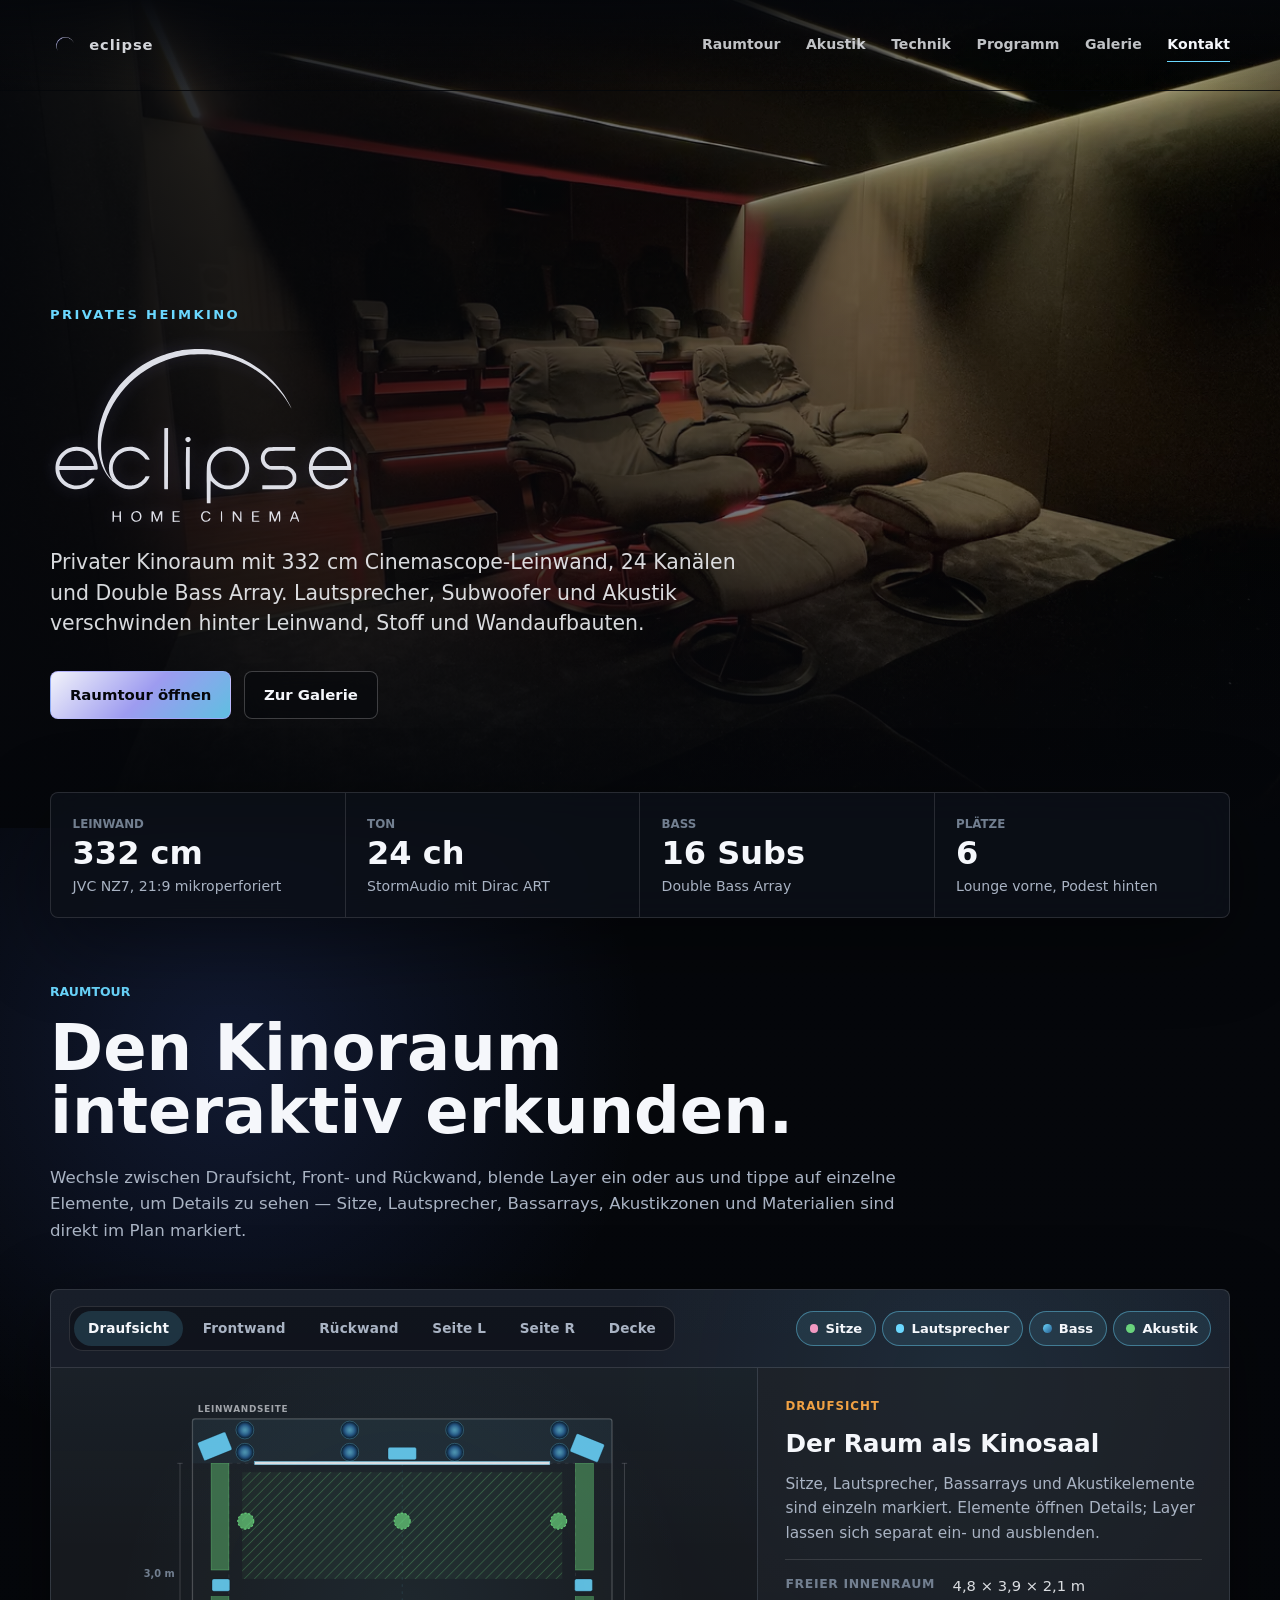
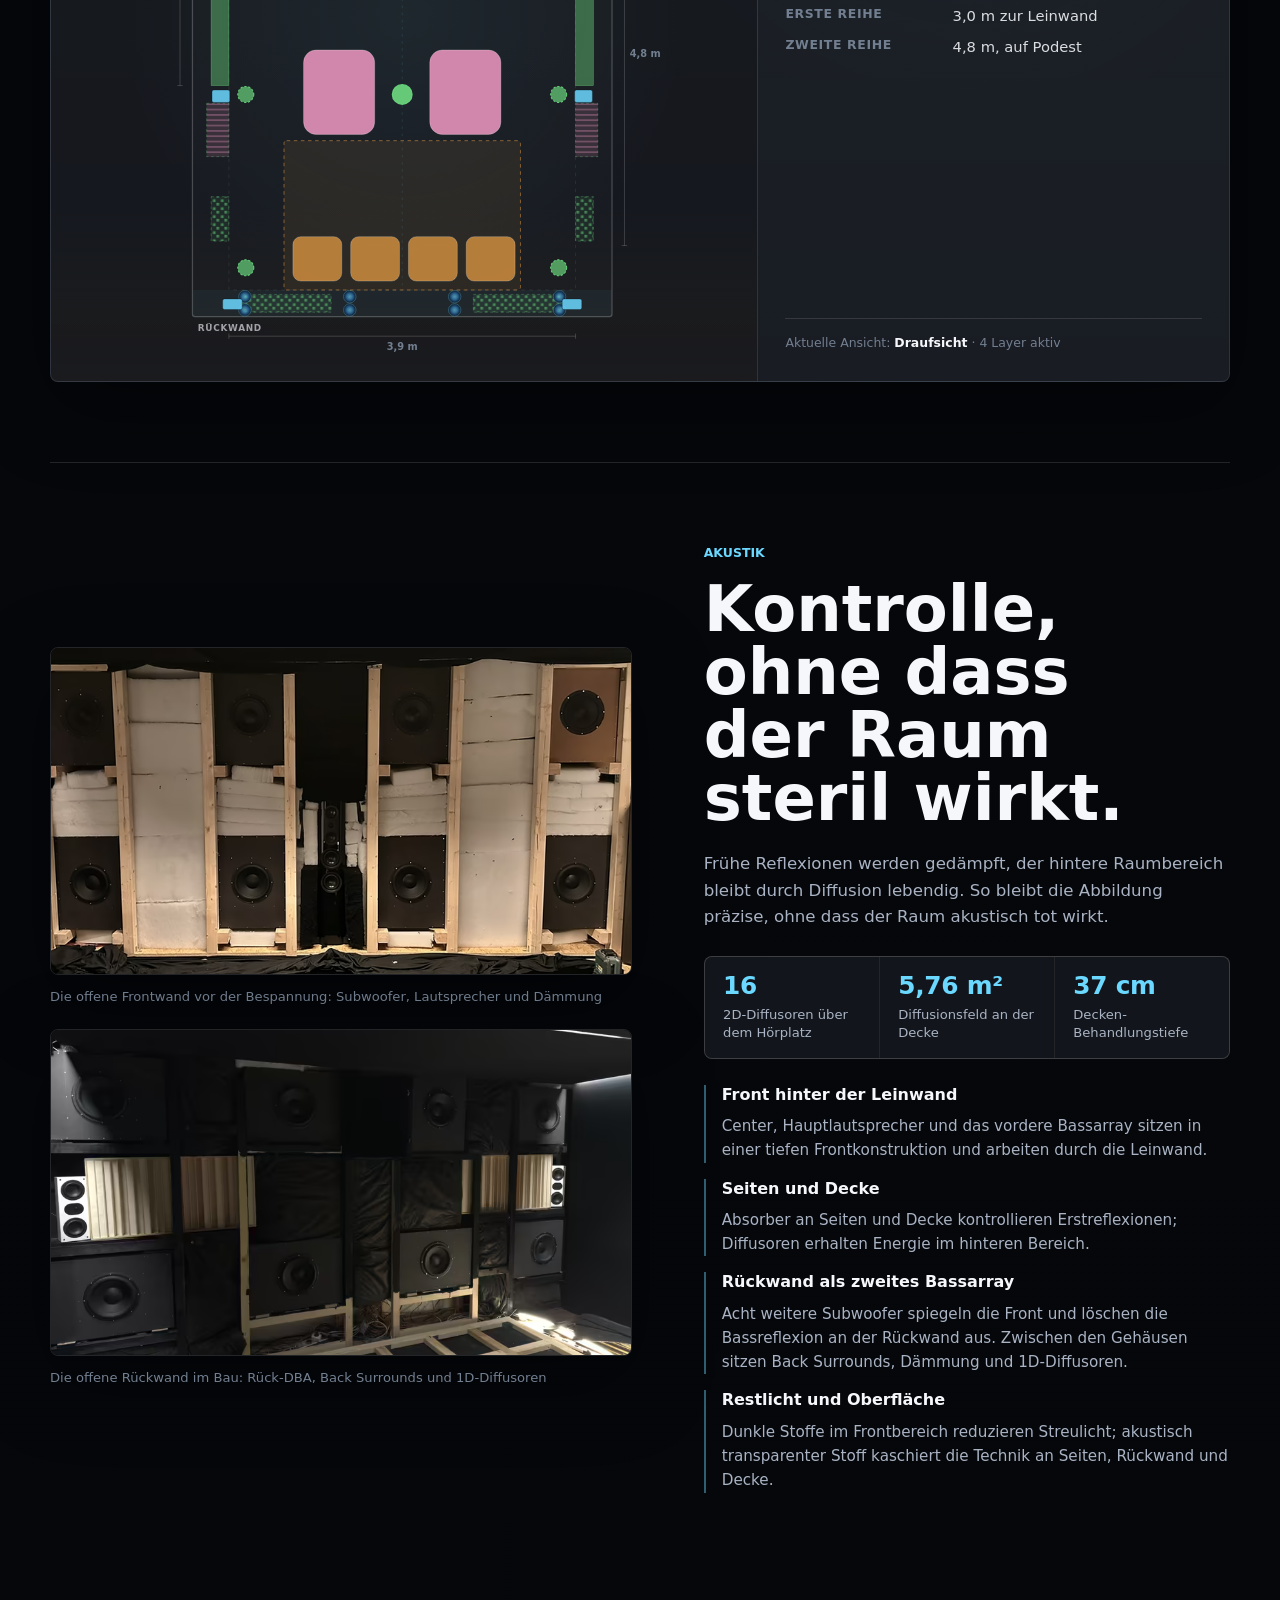
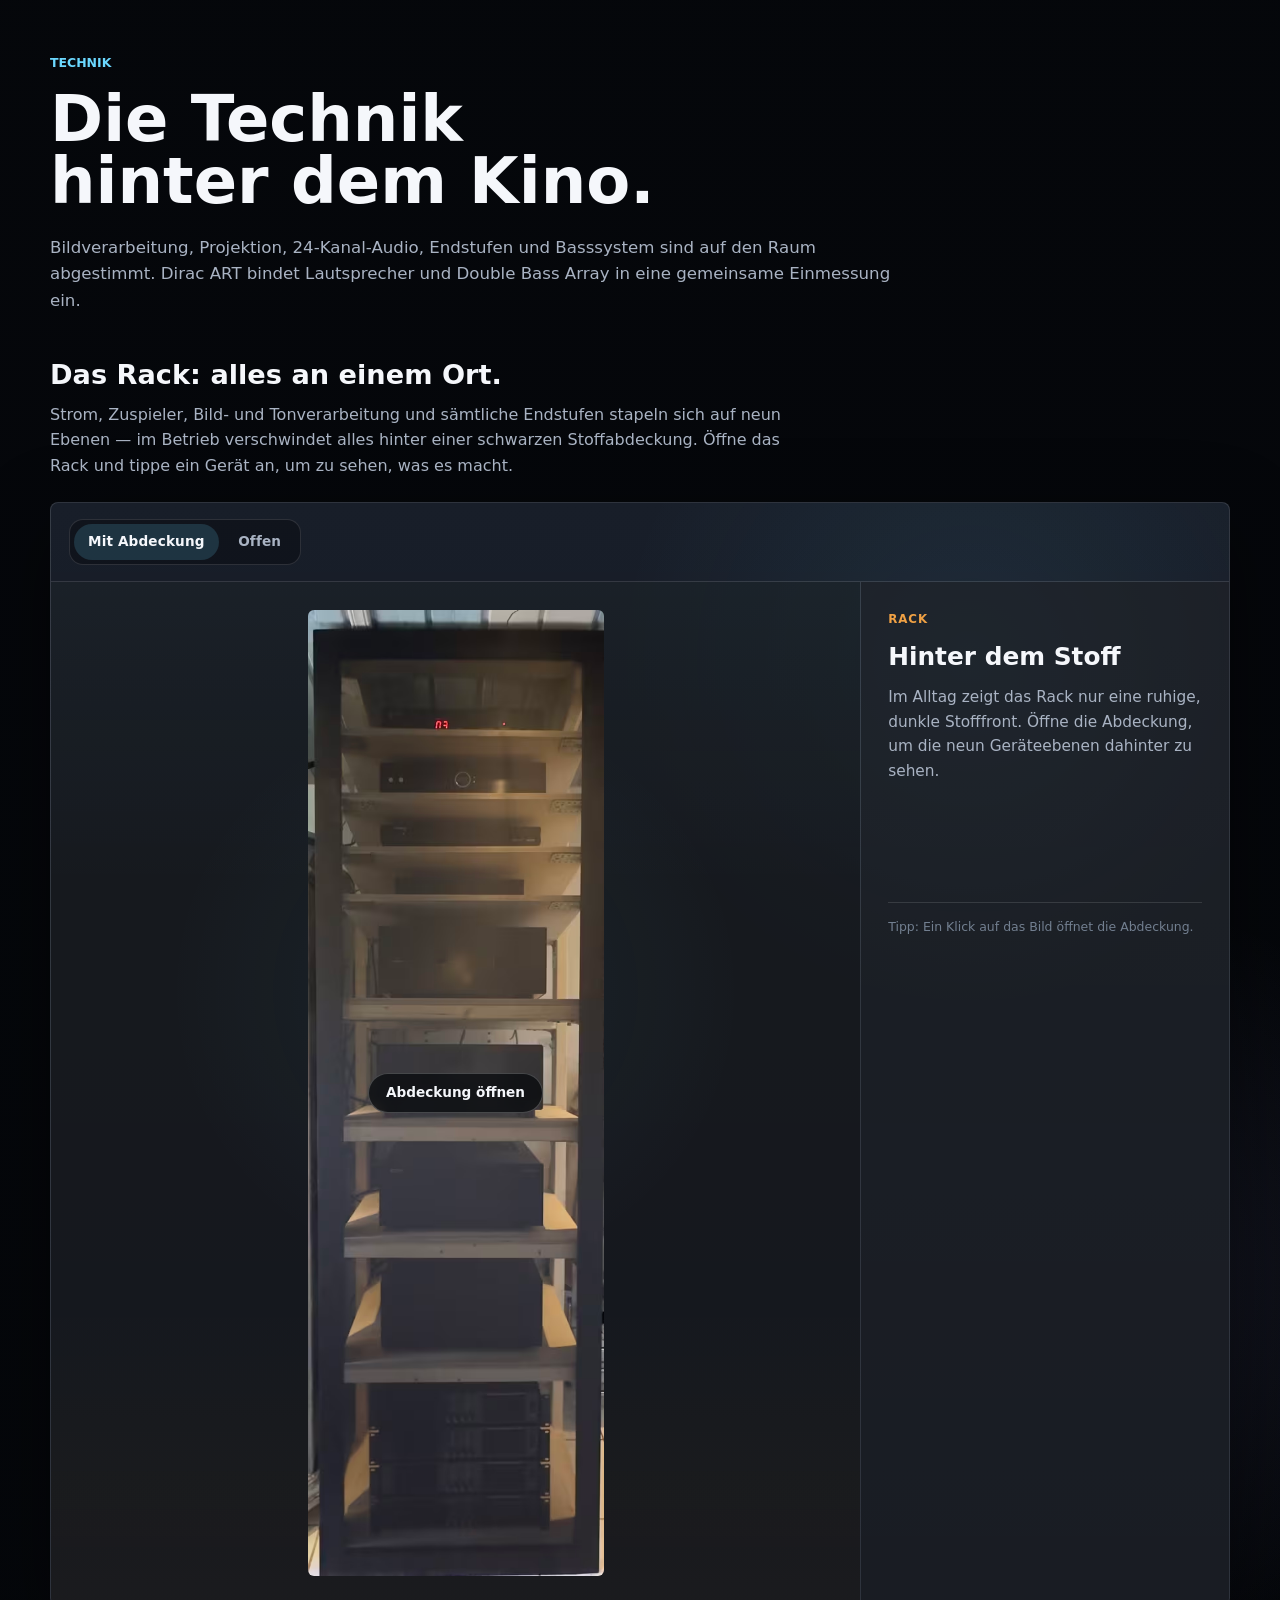
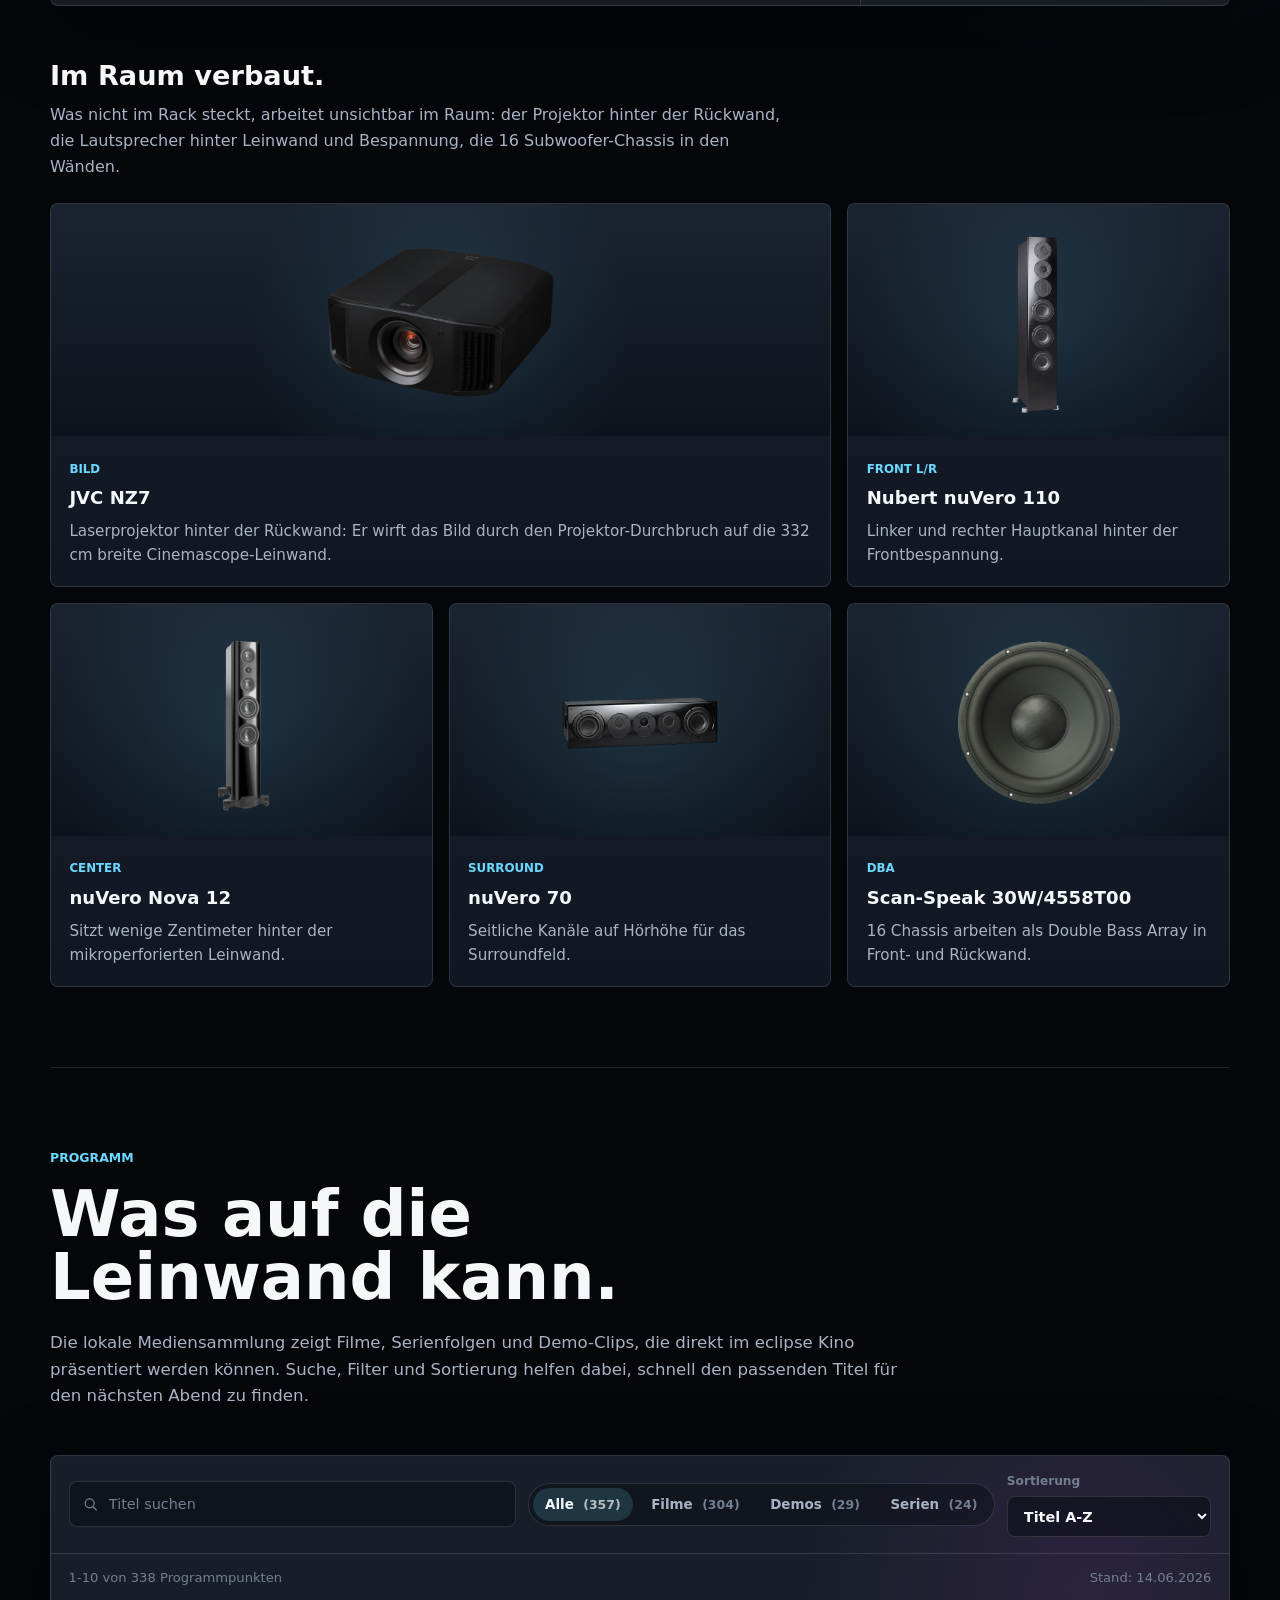
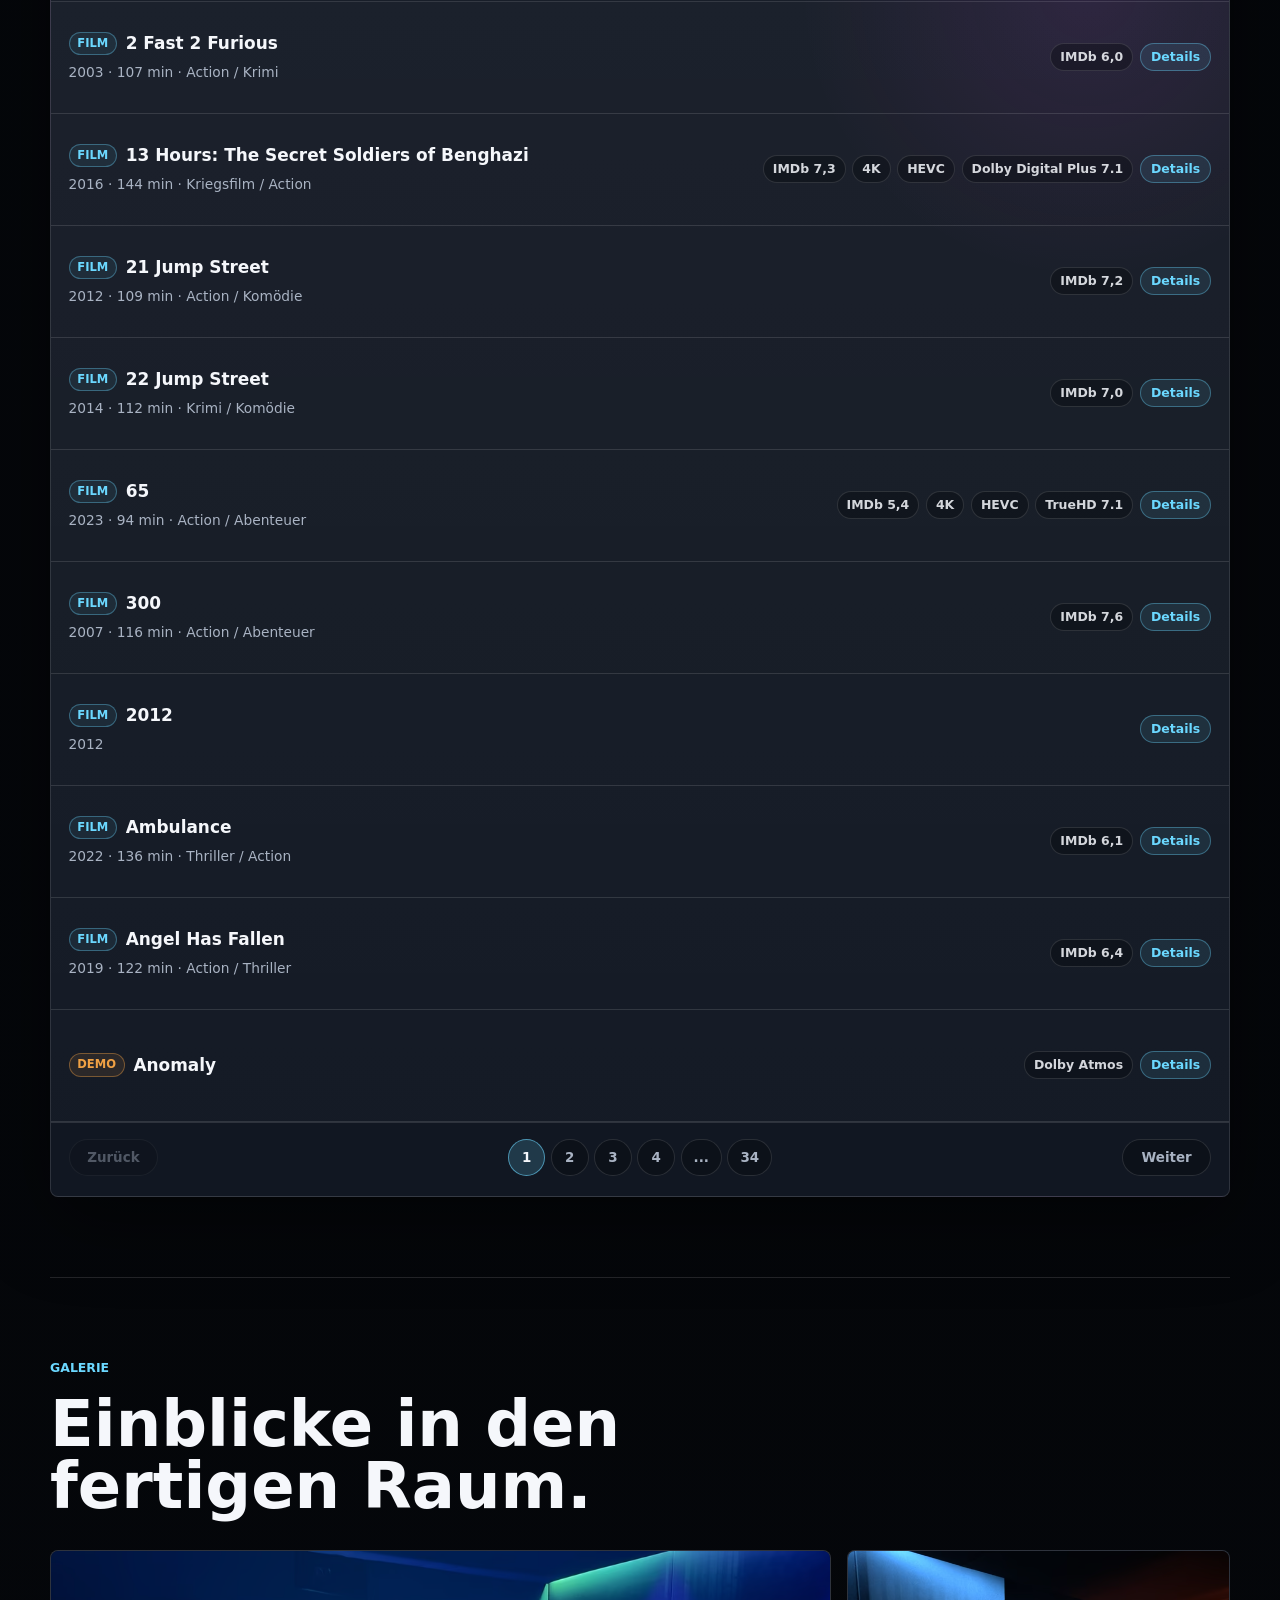
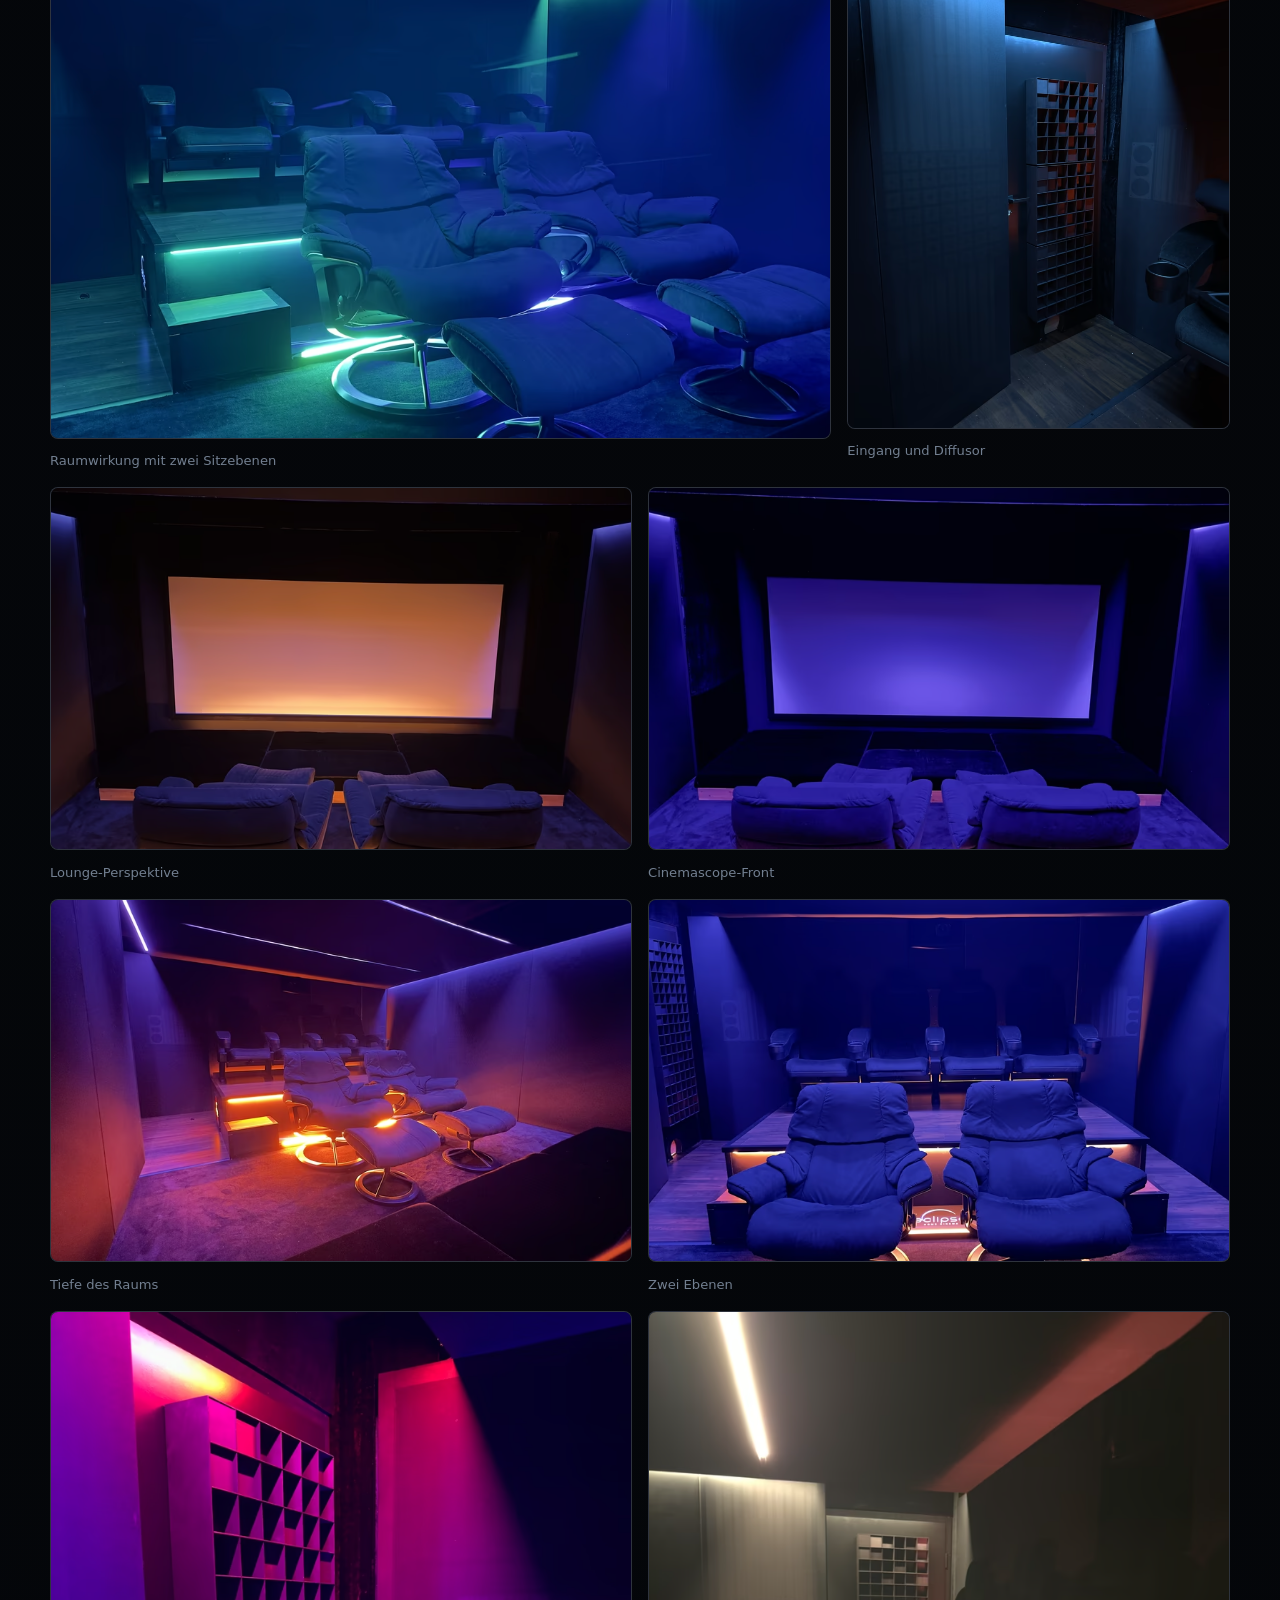
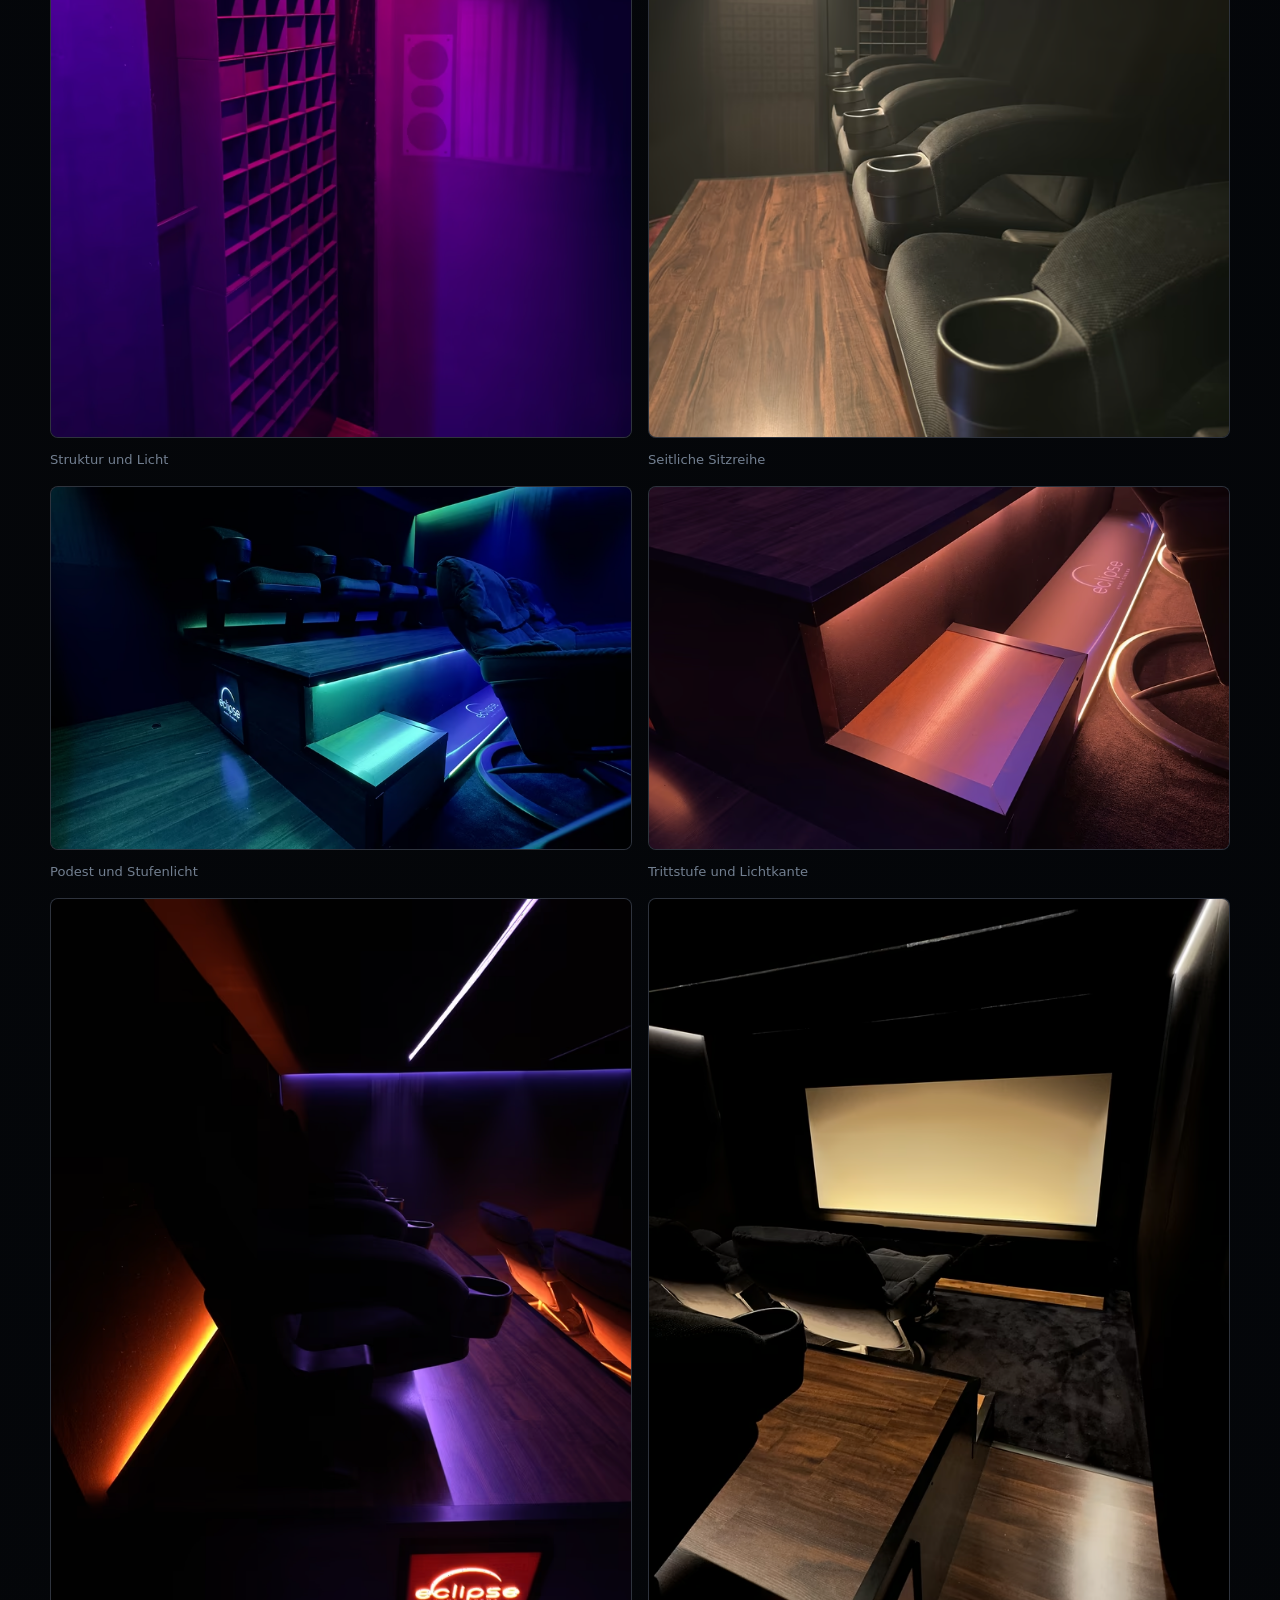
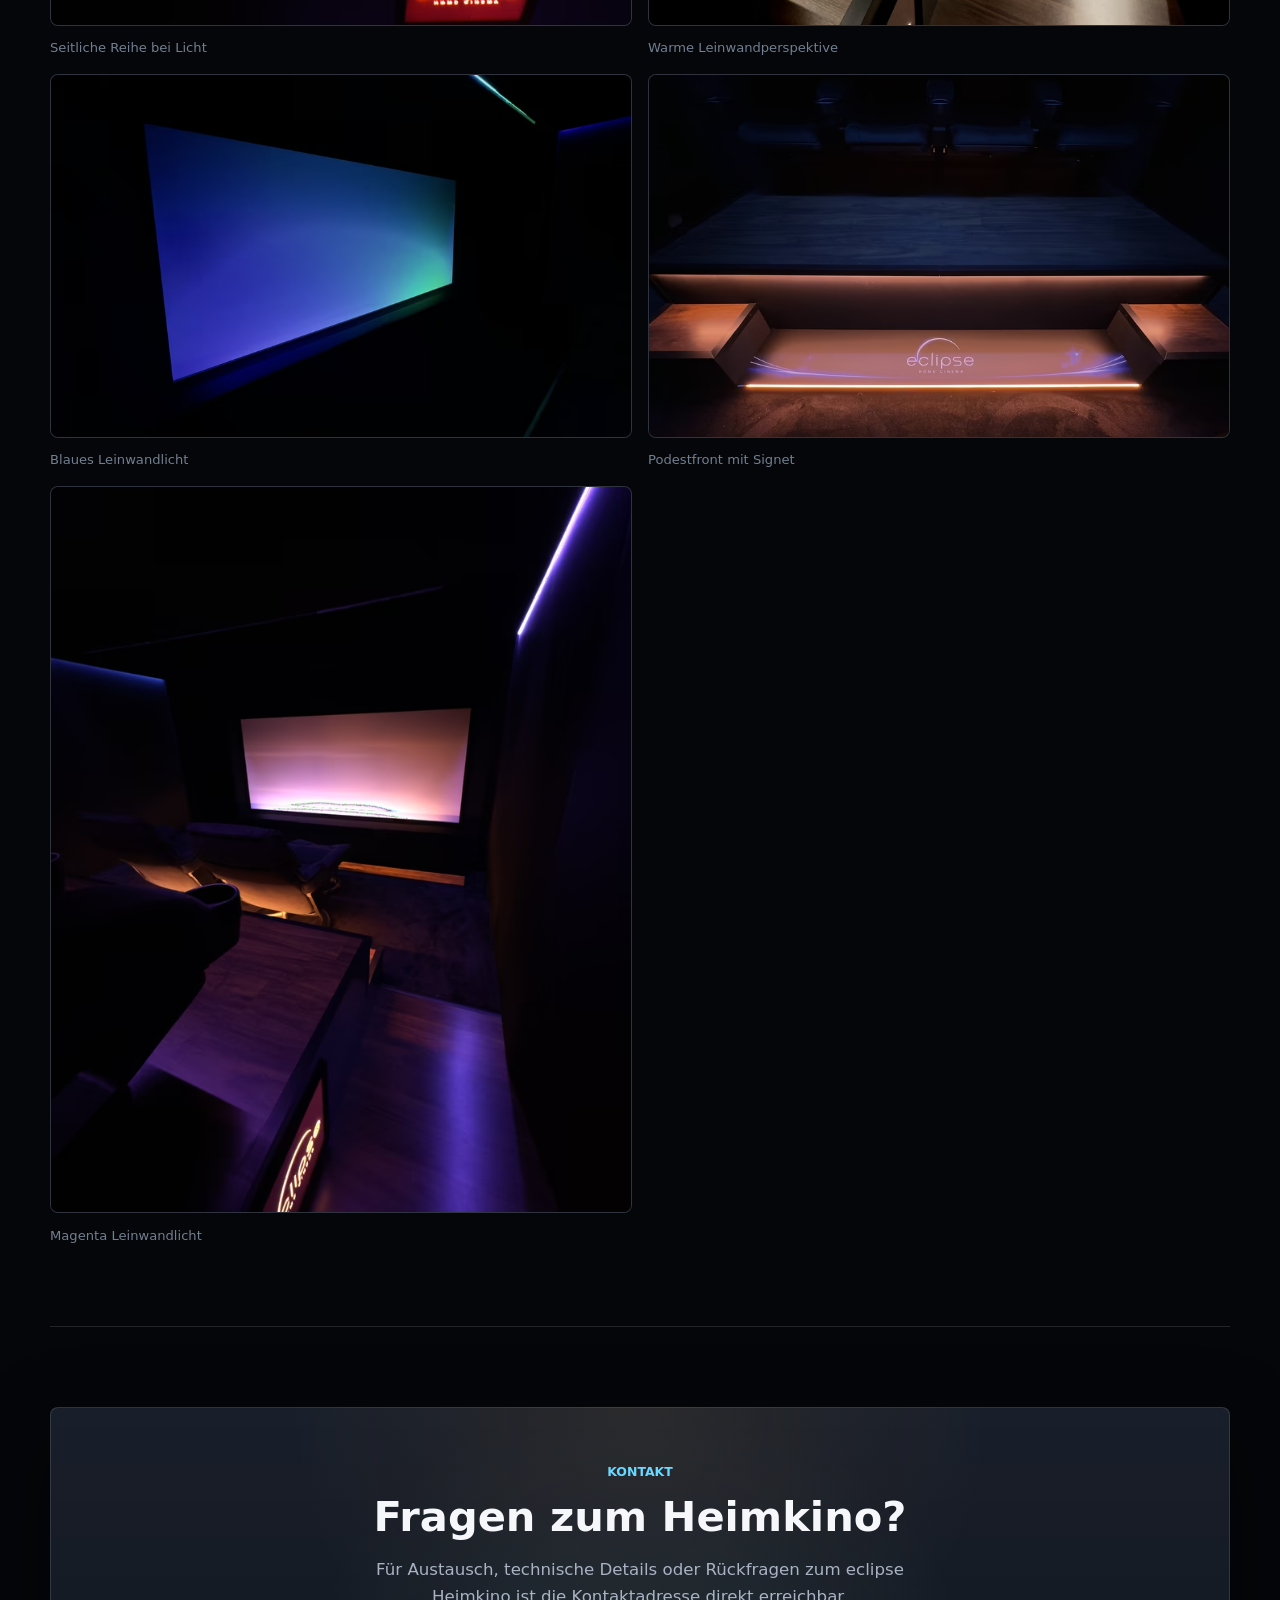
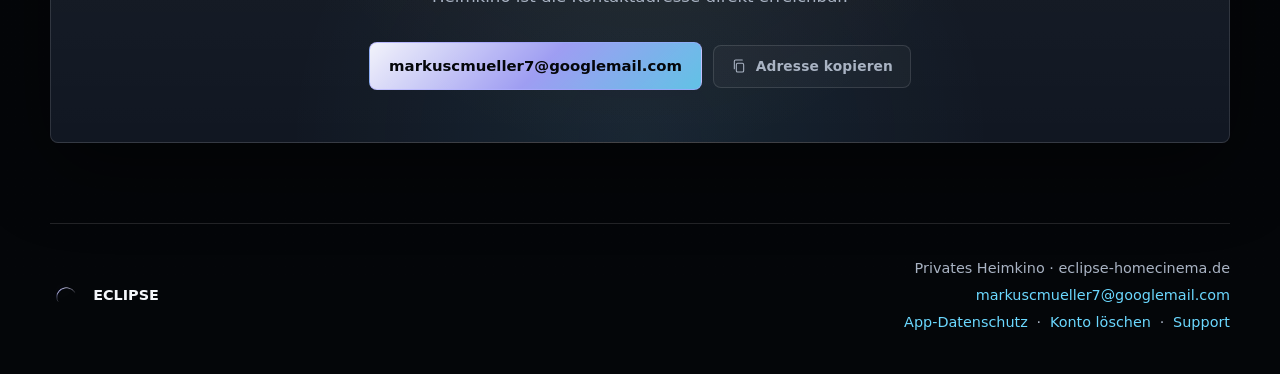
==== commit 14f71efe: "Add app privacy and support pages" ====
--- a/index.html
+++ b/index.html
@@ -1810,6 +1810,13 @@
       <div>
         <p>Privates Heimkino · eclipse-homecinema.de</p>
         <p><a href="mailto:markuscmueller7@googlemail.com">markuscmueller7@googlemail.com</a></p>
+        <p class="footer-links" aria-label="App-Informationen">
+          <a href="app/datenschutz/">App-Datenschutz</a>
+          <span aria-hidden="true">·</span>
+          <a href="app/konto-loeschen/">Konto löschen</a>
+          <span aria-hidden="true">·</span>
+          <a href="app/support/">Support</a>
+        </p>
       </div>
     </footer>
   </body>
--- a/styles.css
+++ b/styles.css
@@ -2675,6 +2675,13 @@
   margin-top: 0.25rem;
 }
 
+.site-footer .footer-links {
+  display: flex;
+  flex-wrap: wrap;
+  justify-content: flex-end;
+  gap: 0.2rem 0.55rem;
+}
+
 .site-footer a {
   color: var(--cyan);
 }
@@ -2810,8 +2817,13 @@
 
   .tour-views {
     align-self: stretch;
+    width: 100%;
+    min-width: 0;
+    max-width: 100%;
     flex-wrap: nowrap;
     overflow-x: auto;
+    overscroll-behavior-inline: contain;
+    scroll-padding-inline: 0.25rem;
     scroll-snap-type: x mandatory;
     scrollbar-width: none;
     -webkit-overflow-scrolling: touch;
@@ -2832,8 +2844,13 @@
   }
 
   .tour-layers {
+    width: 100%;
+    min-width: 0;
+    max-width: 100%;
     flex-wrap: nowrap;
     overflow-x: auto;
+    overscroll-behavior-inline: contain;
+    scroll-padding-inline: 0.05rem;
     scroll-snap-type: x mandatory;
     scrollbar-width: none;
     -webkit-overflow-scrolling: touch;
@@ -3280,6 +3297,10 @@
   .site-footer div {
     text-align: left;
   }
+
+  .site-footer .footer-links {
+    justify-content: flex-start;
+  }
 }
 
 [data-reveal] {
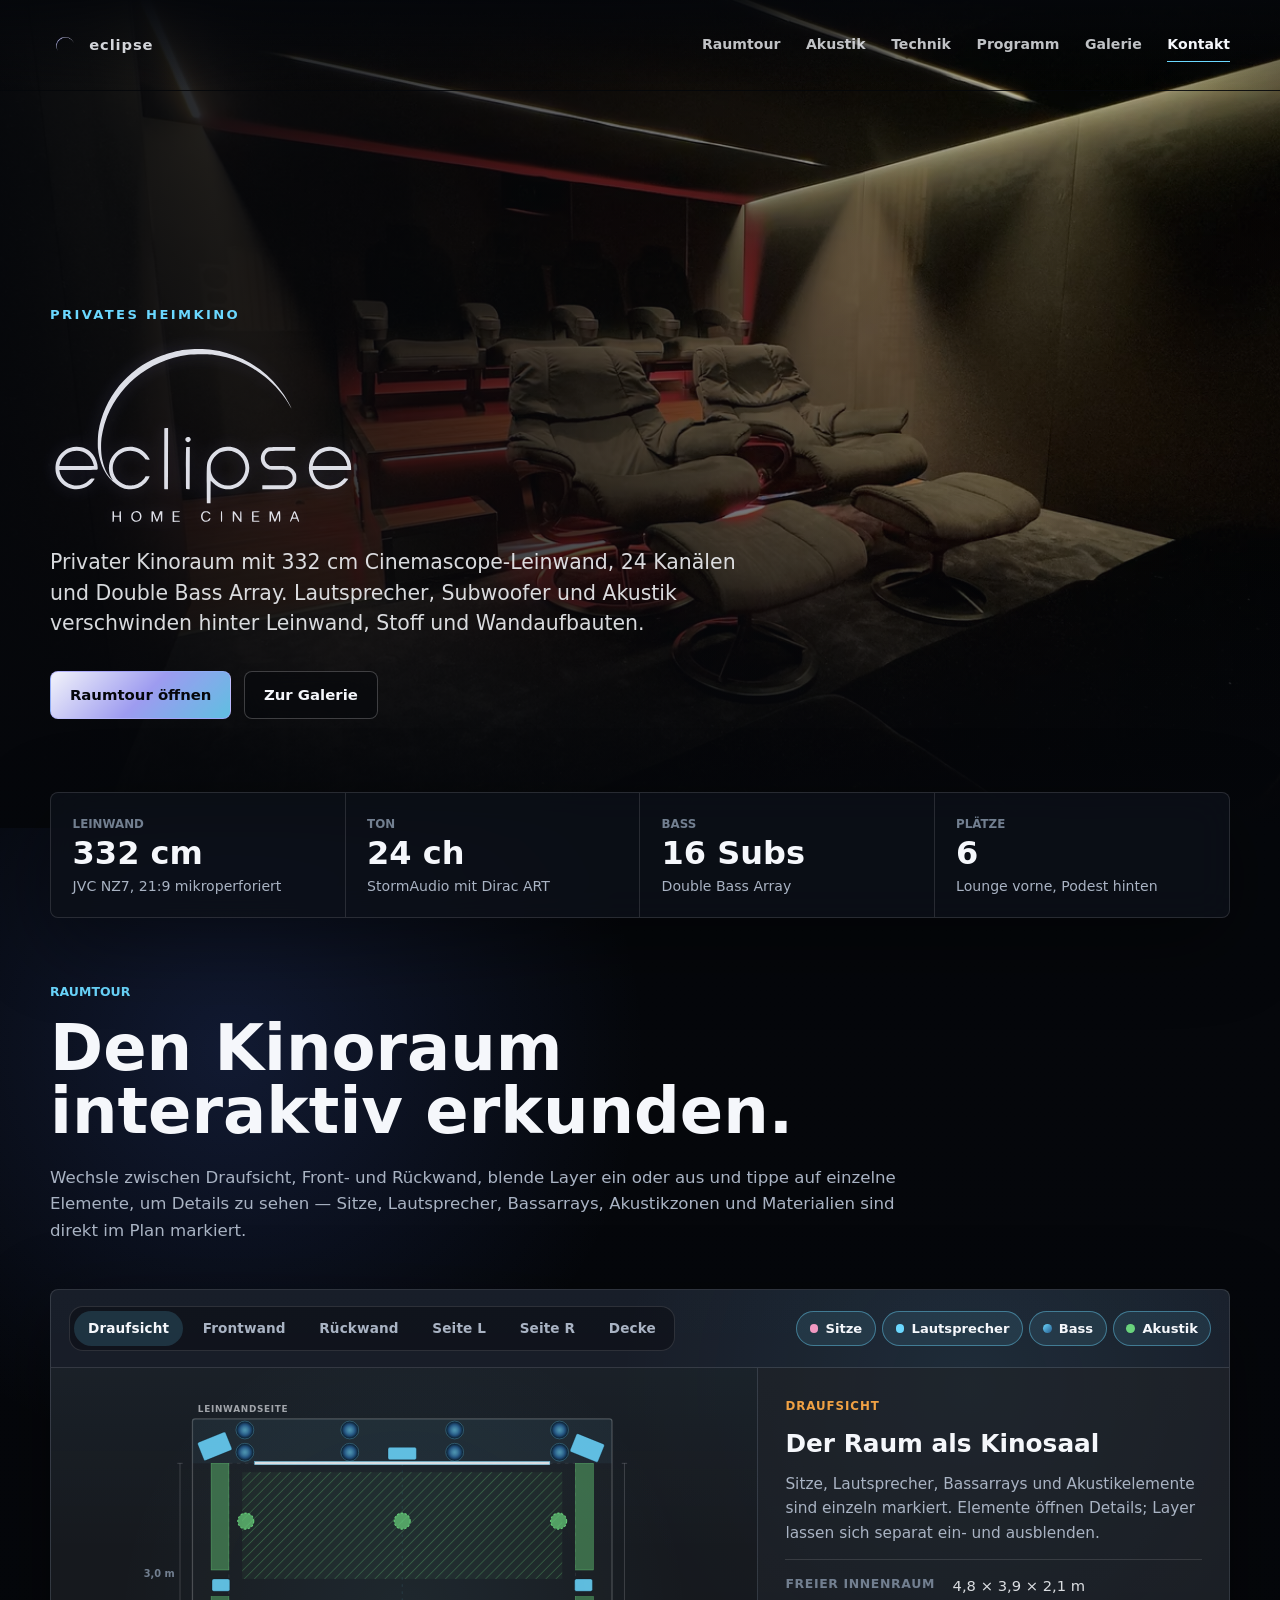
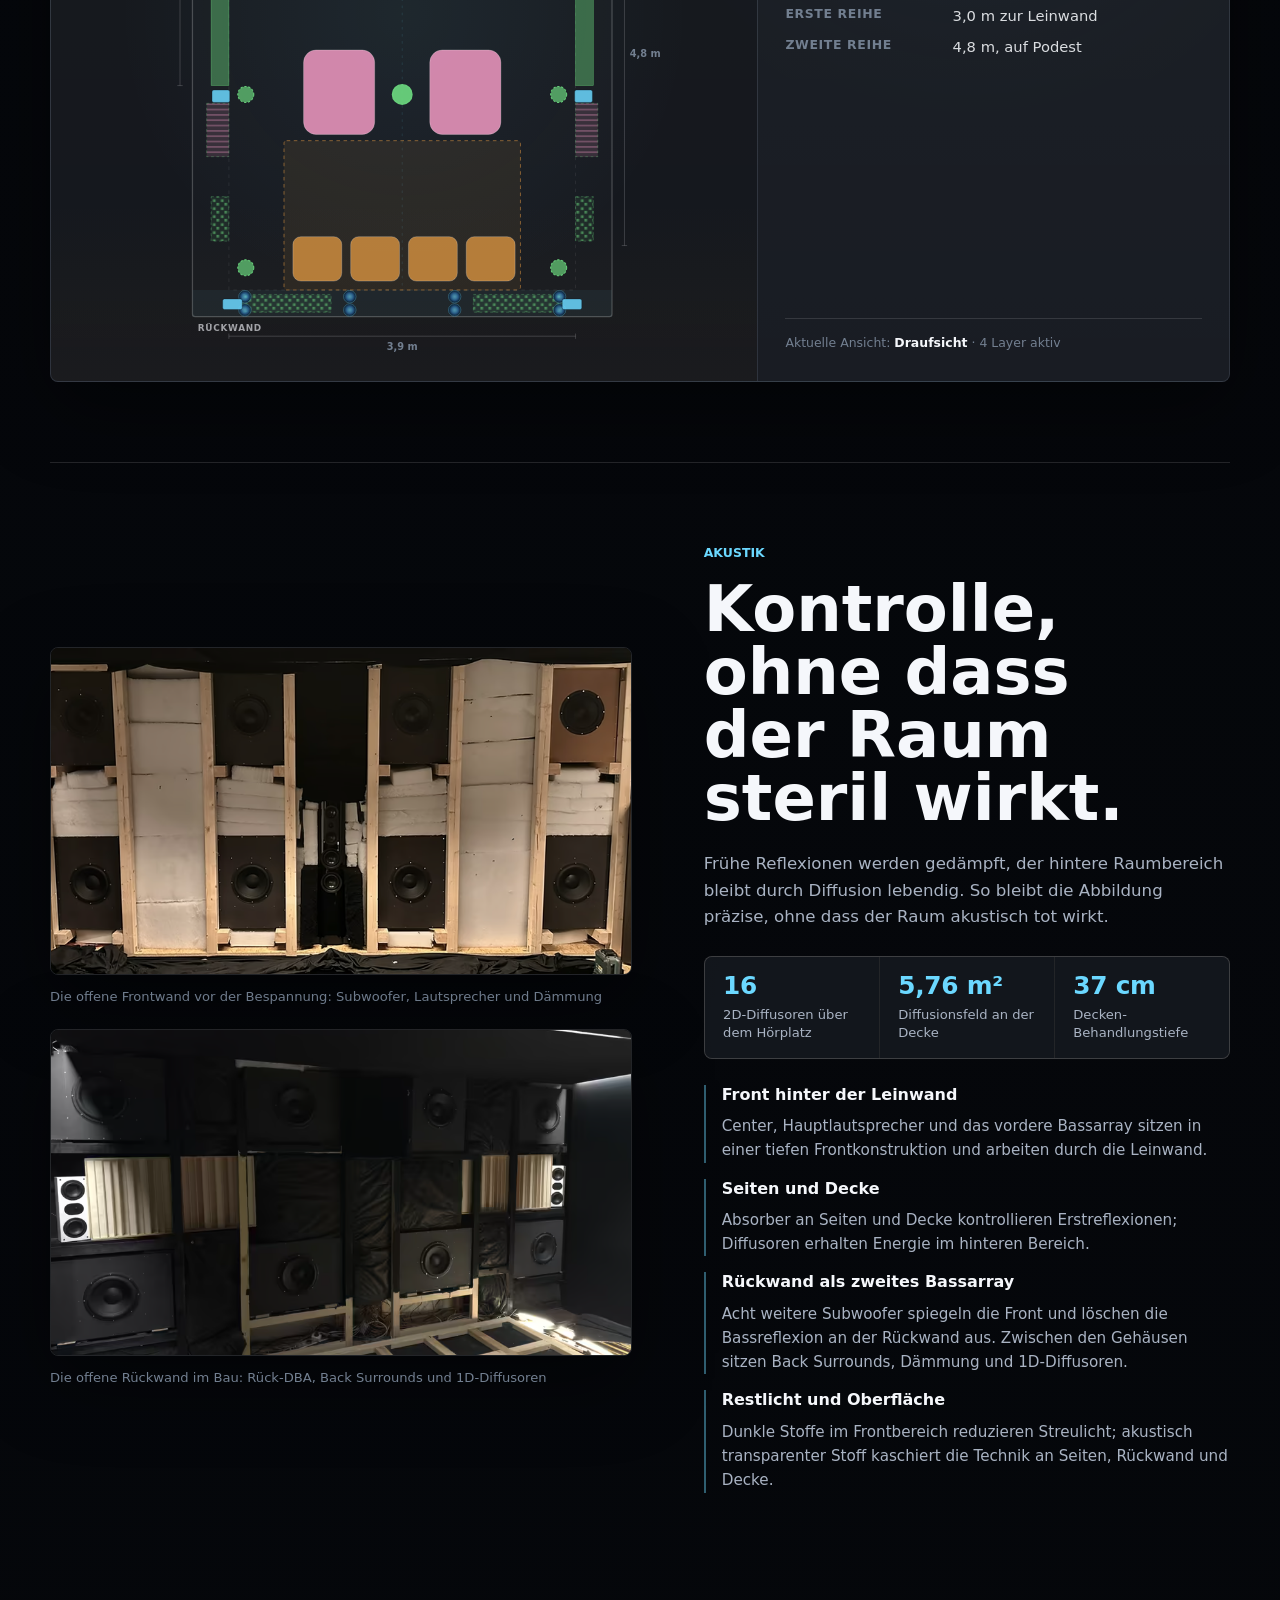
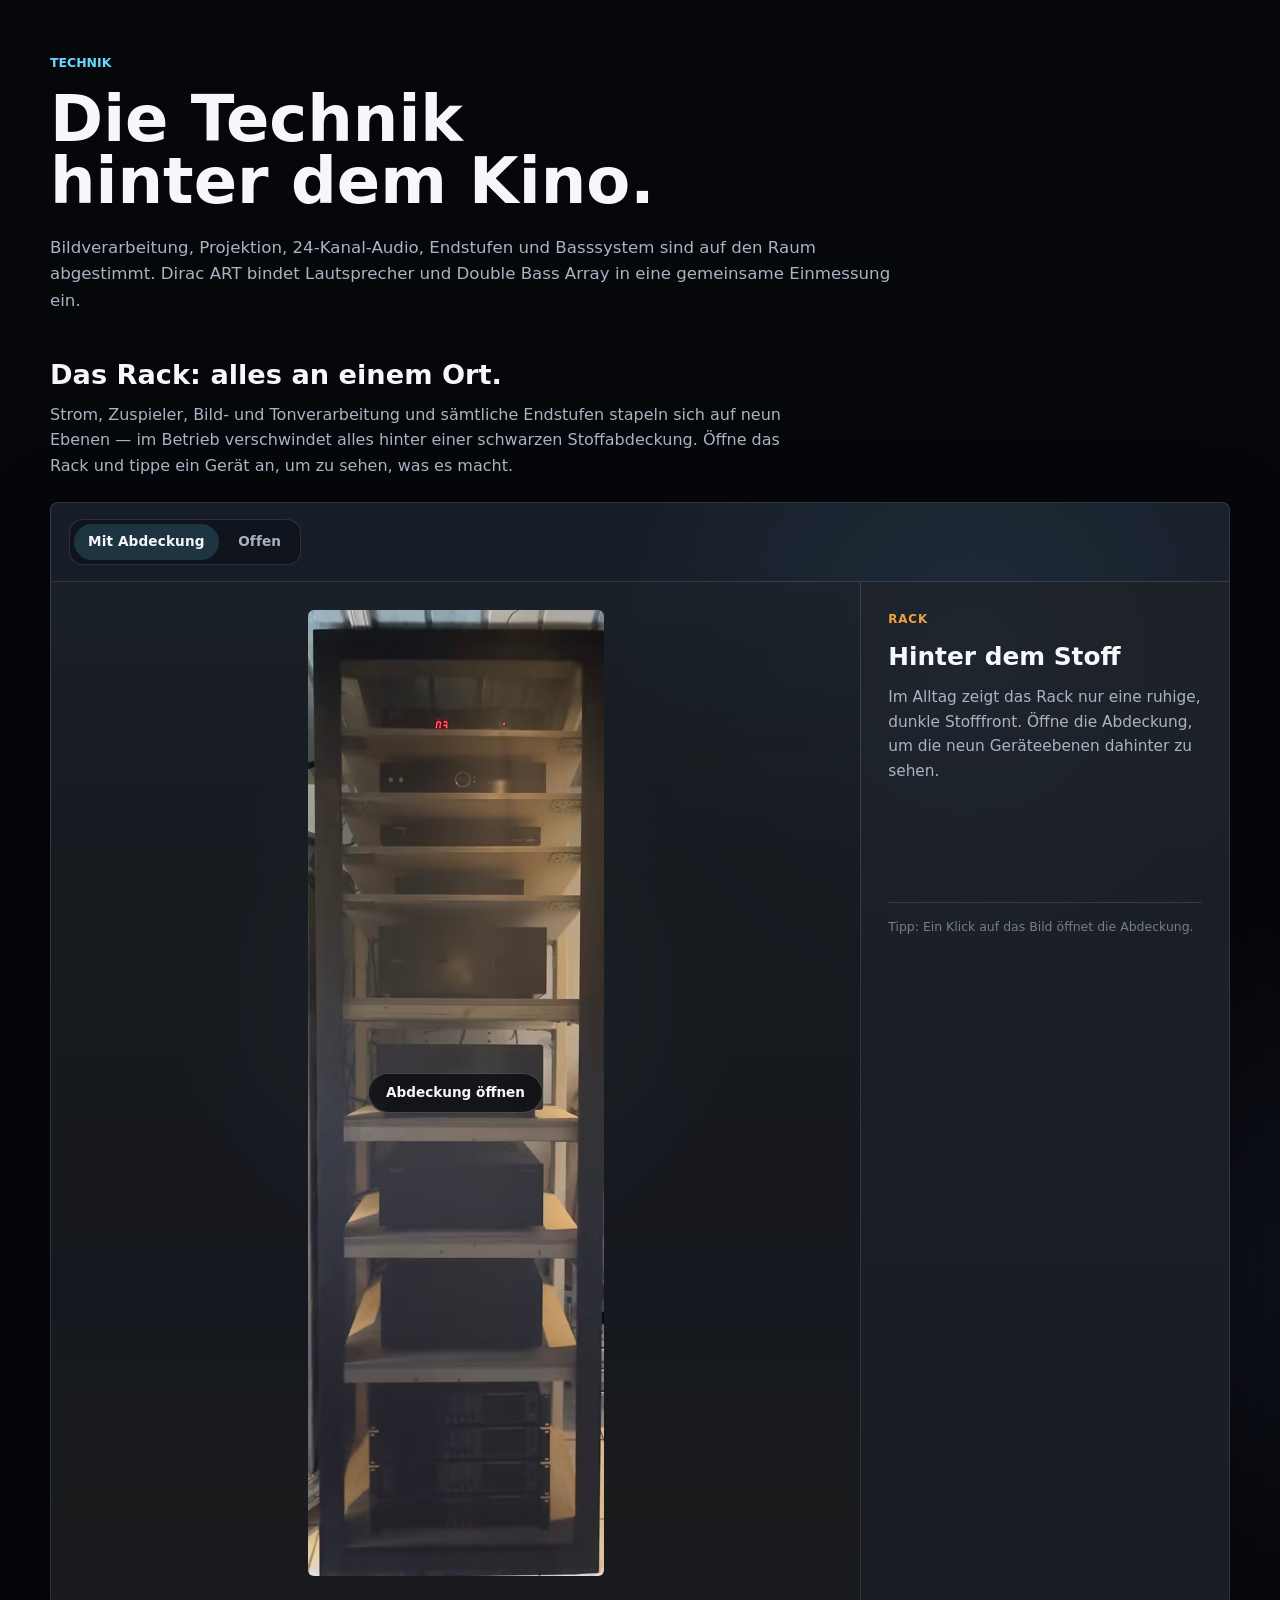
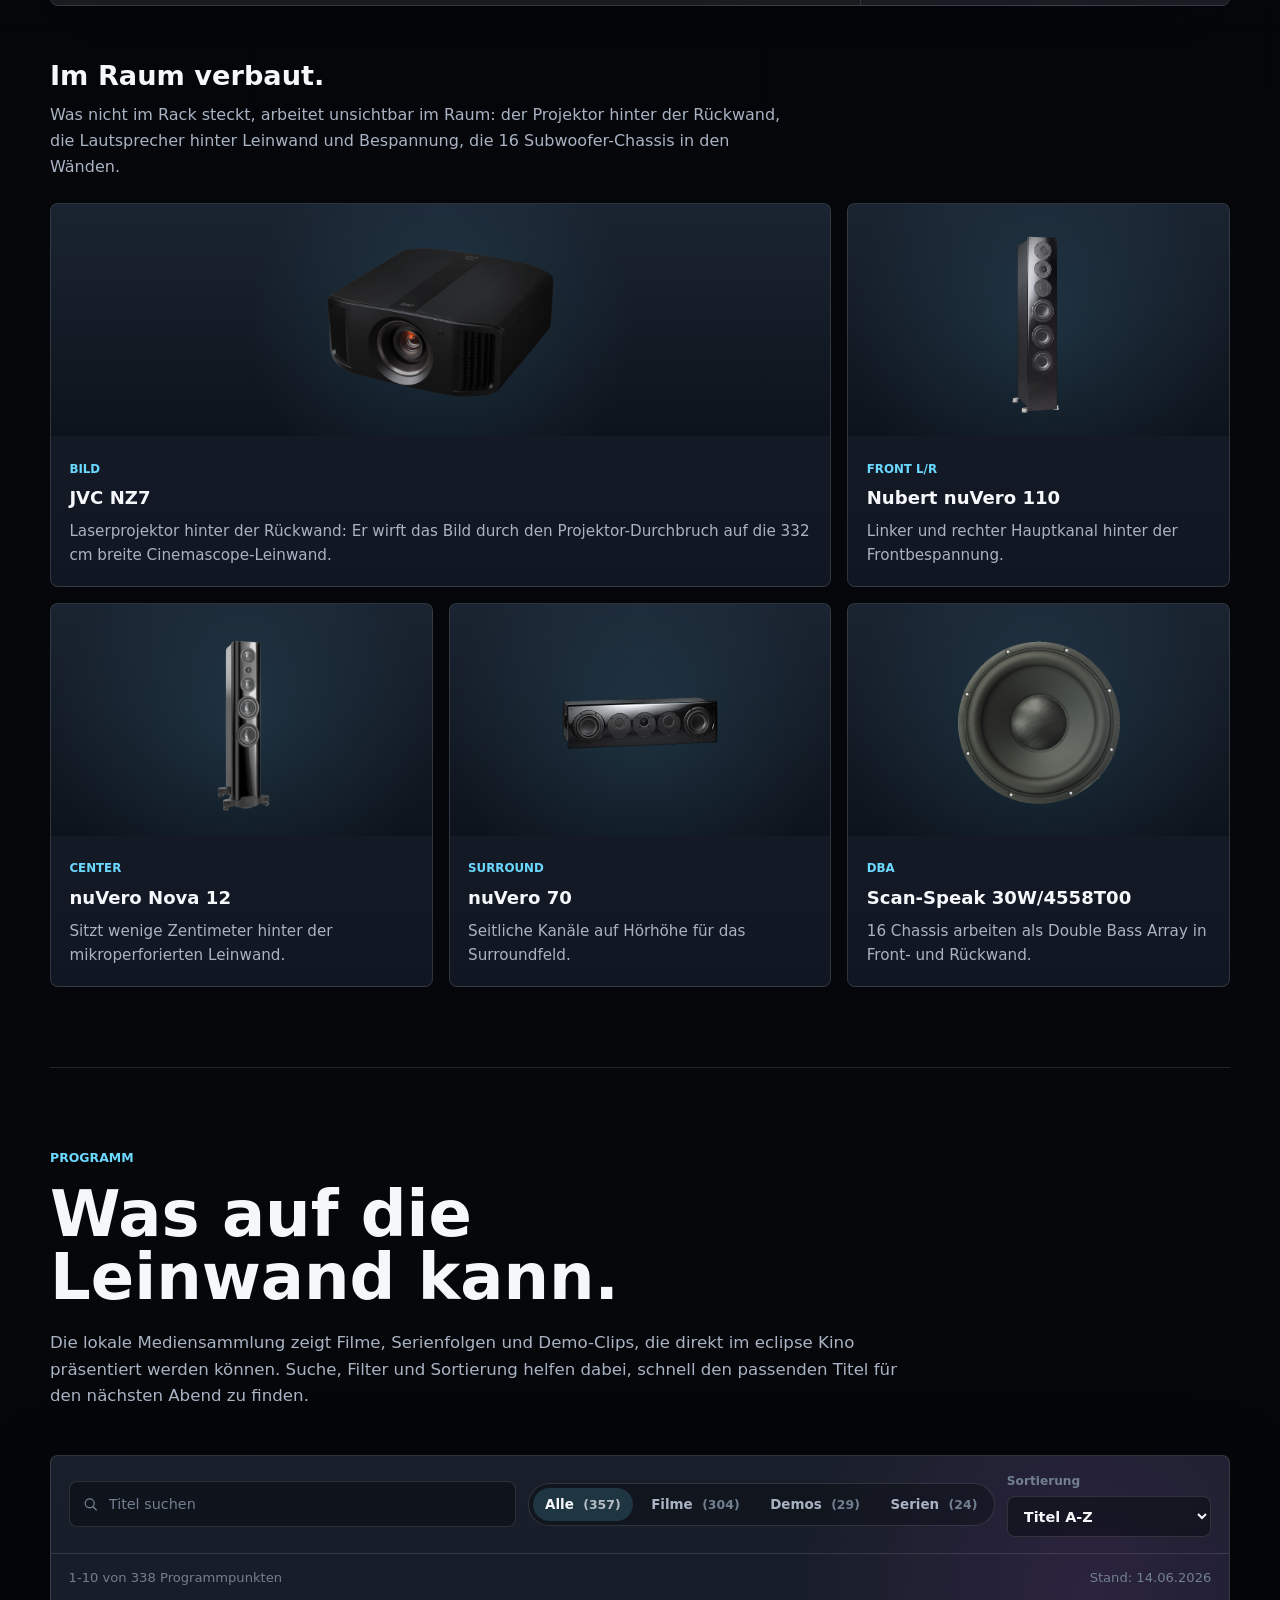
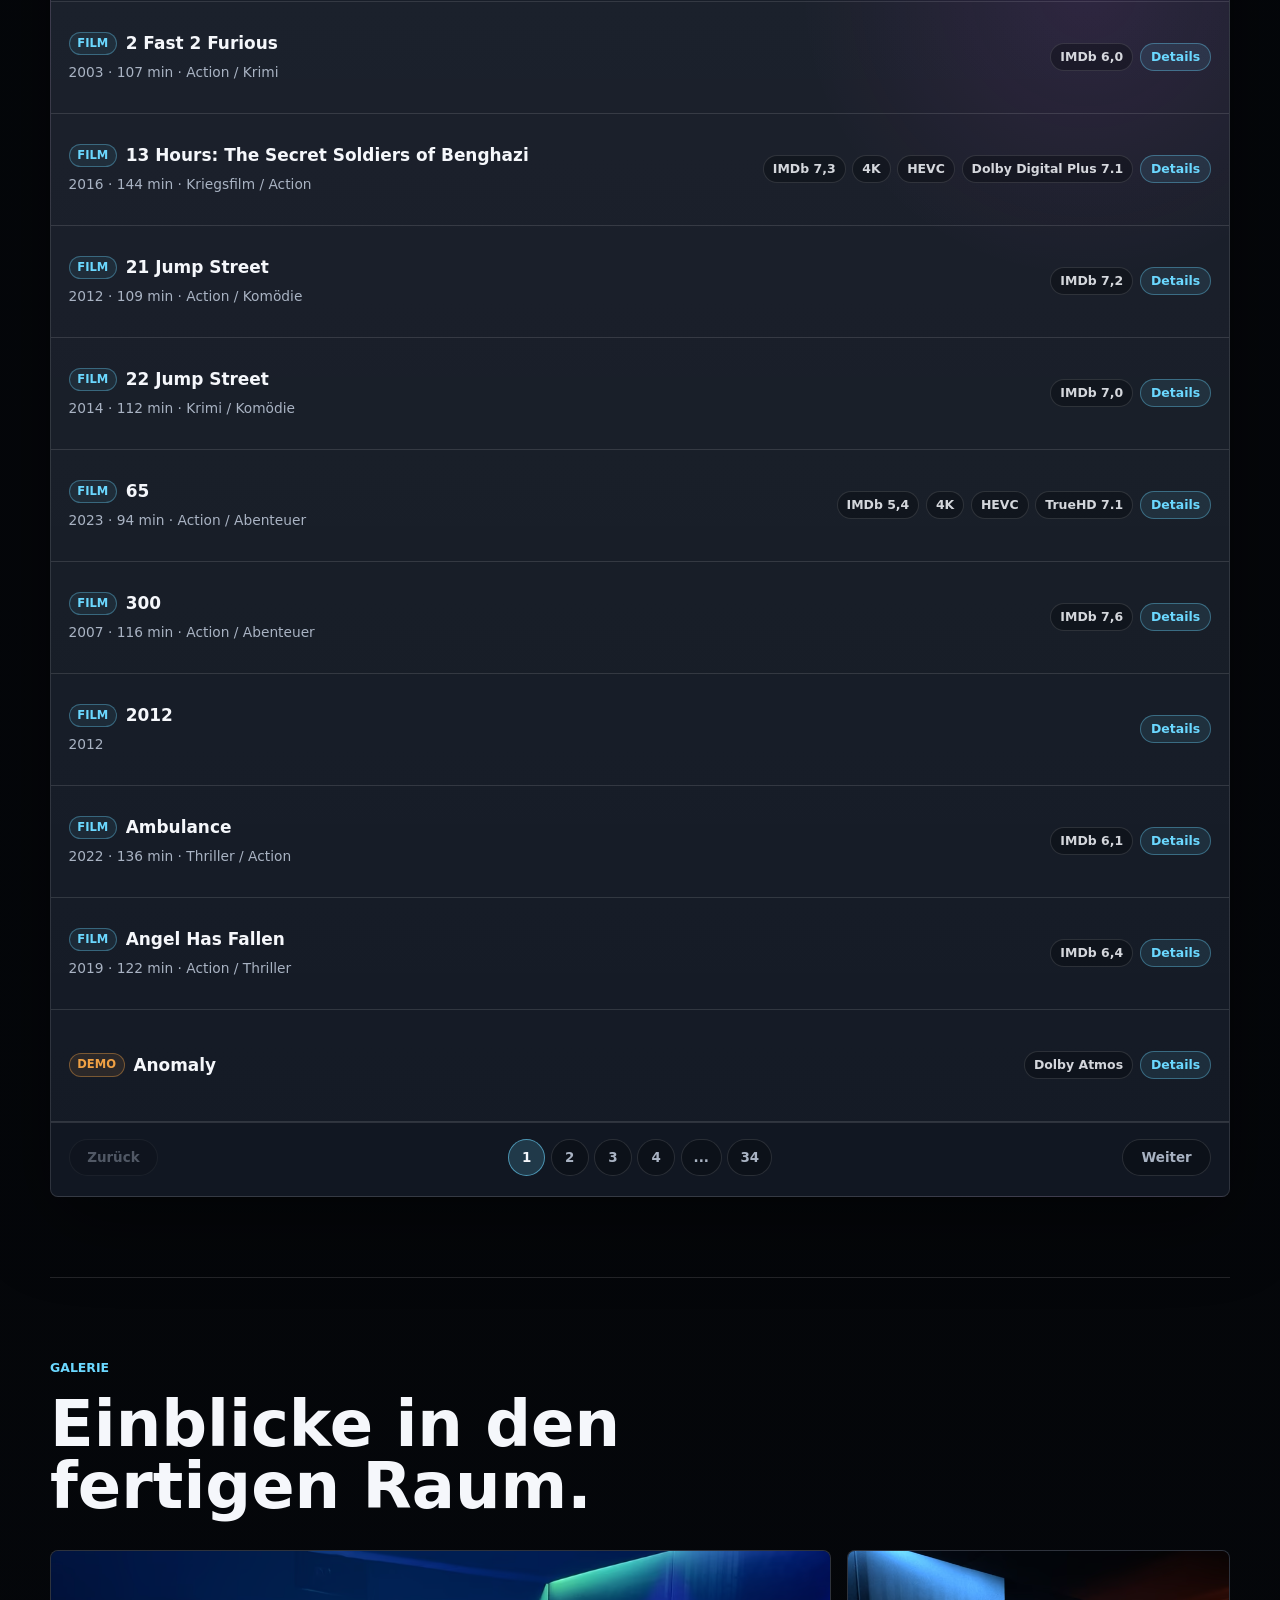
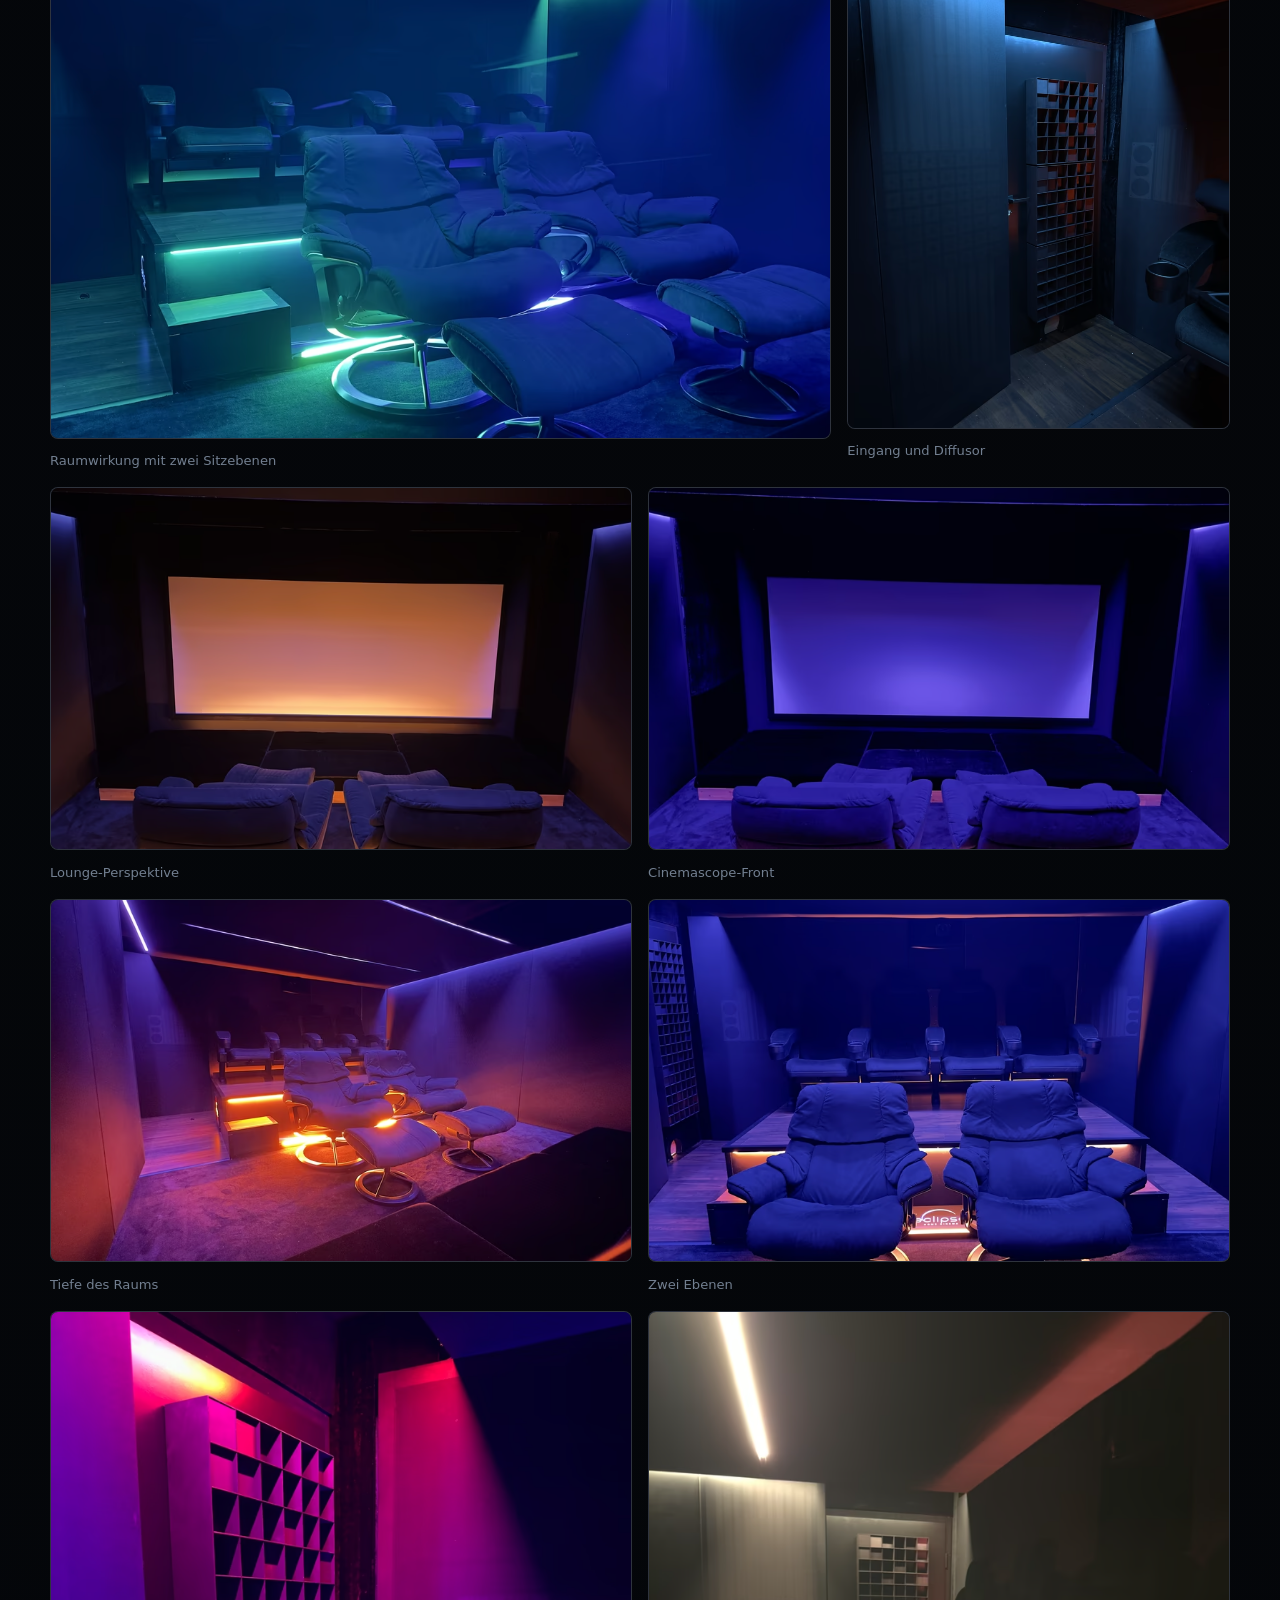
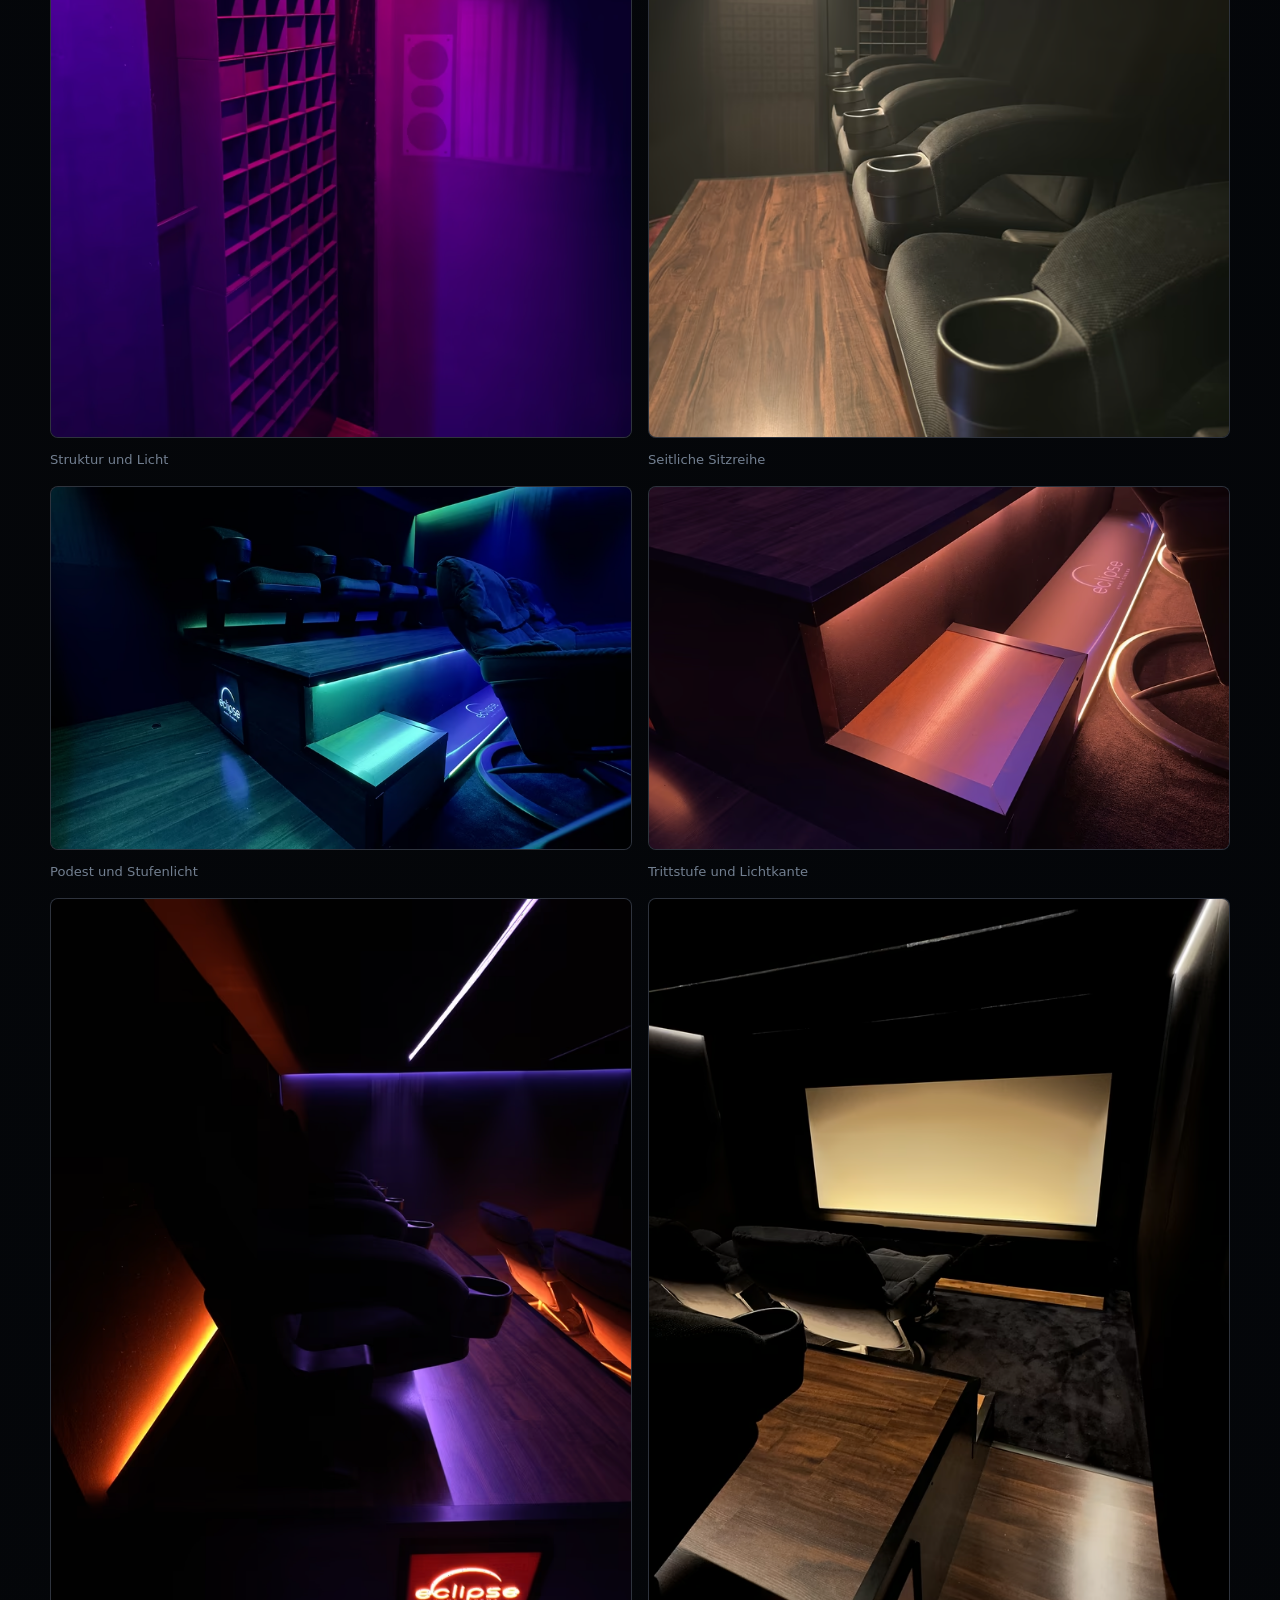
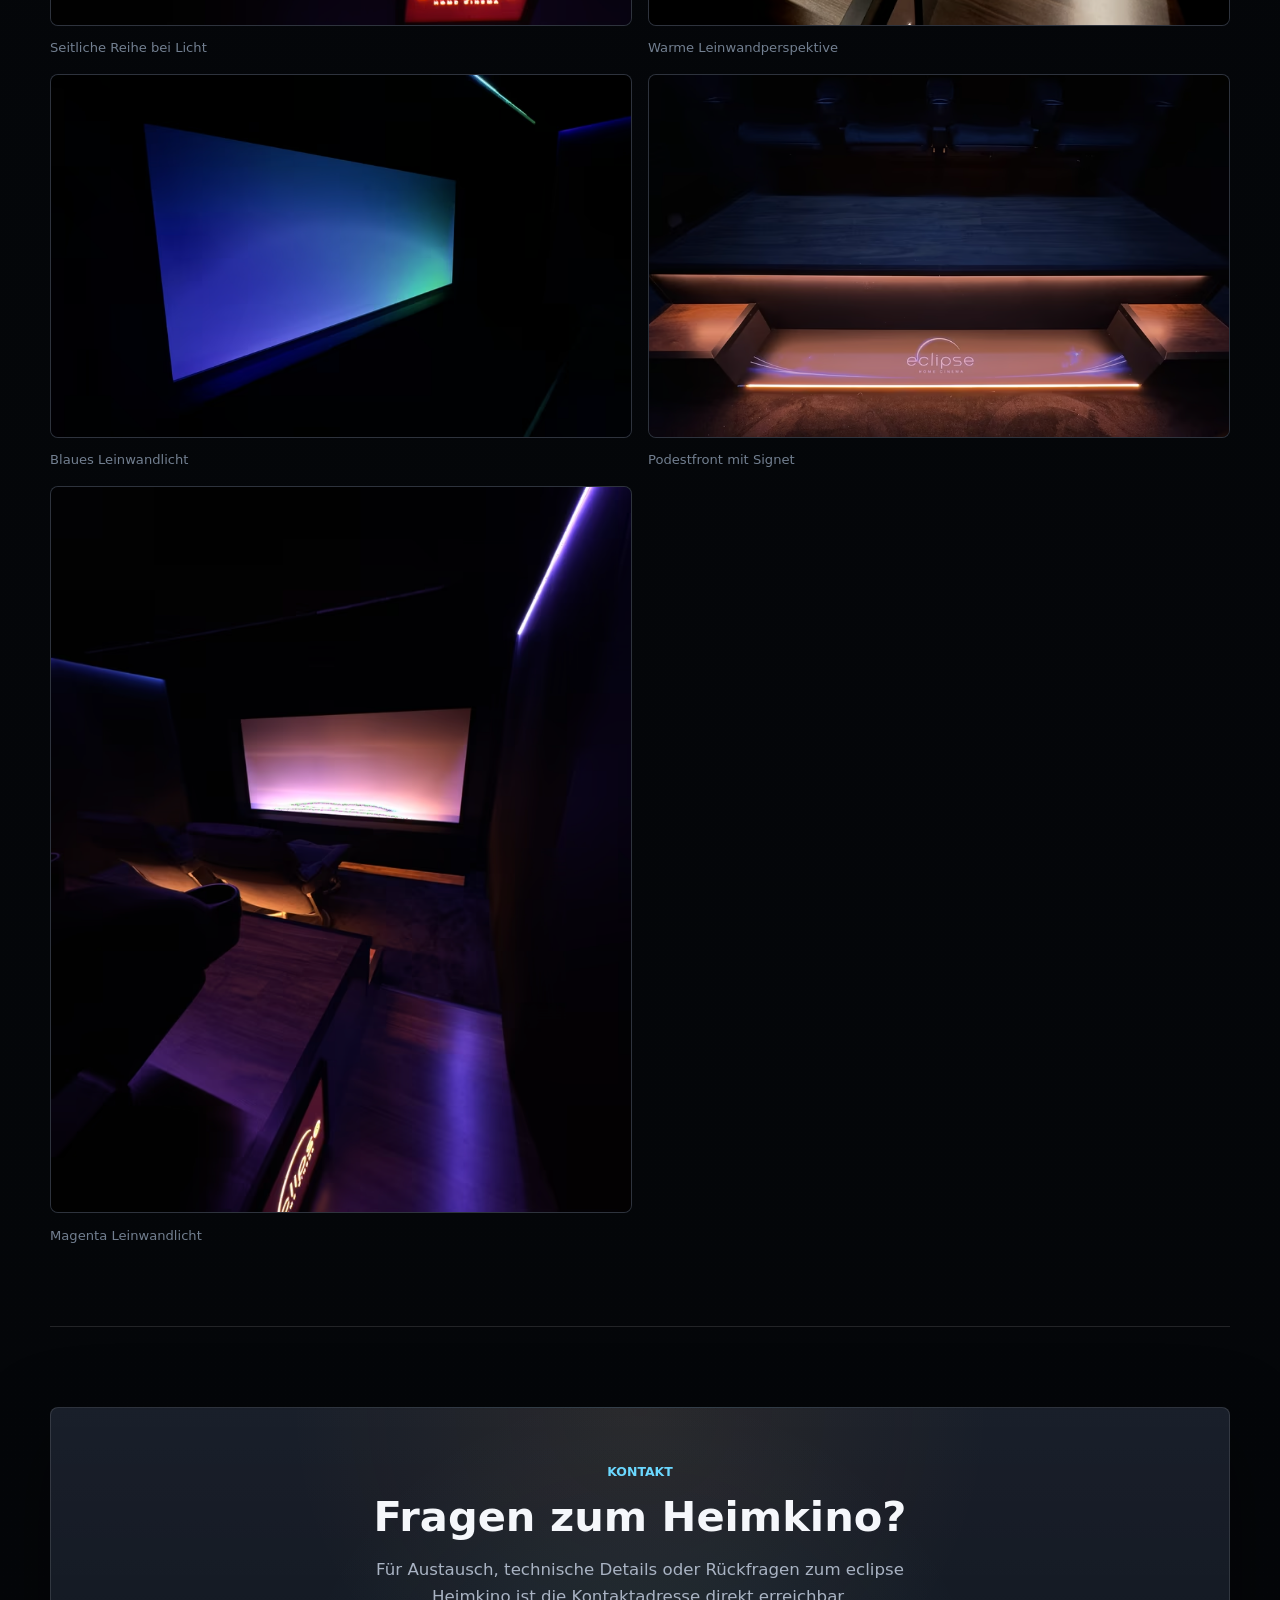
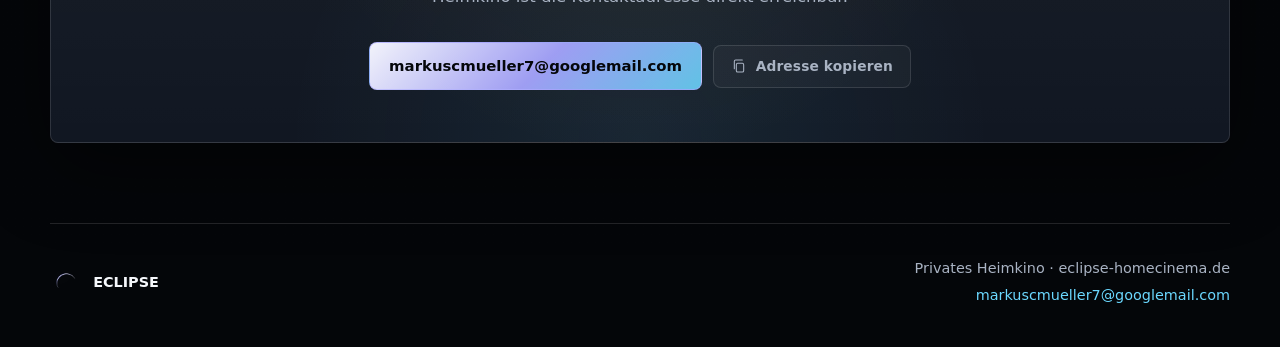
==== commit 755a4a17: "Reduce discoverability of app information pages" ====
--- a/index.html
+++ b/index.html
@@ -1810,13 +1810,6 @@
       <div>
         <p>Privates Heimkino · eclipse-homecinema.de</p>
         <p><a href="mailto:markuscmueller7@googlemail.com">markuscmueller7@googlemail.com</a></p>
-        <p class="footer-links" aria-label="App-Informationen">
-          <a href="app/datenschutz/">App-Datenschutz</a>
-          <span aria-hidden="true">·</span>
-          <a href="app/konto-loeschen/">Konto löschen</a>
-          <span aria-hidden="true">·</span>
-          <a href="app/support/">Support</a>
-        </p>
       </div>
     </footer>
   </body>
--- a/styles.css
+++ b/styles.css
@@ -2675,13 +2675,6 @@
   margin-top: 0.25rem;
 }
 
-.site-footer .footer-links {
-  display: flex;
-  flex-wrap: wrap;
-  justify-content: flex-end;
-  gap: 0.2rem 0.55rem;
-}
-
 .site-footer a {
   color: var(--cyan);
 }
@@ -3298,9 +3291,6 @@
     text-align: left;
   }
 
-  .site-footer .footer-links {
-    justify-content: flex-start;
-  }
 }
 
 [data-reveal] {
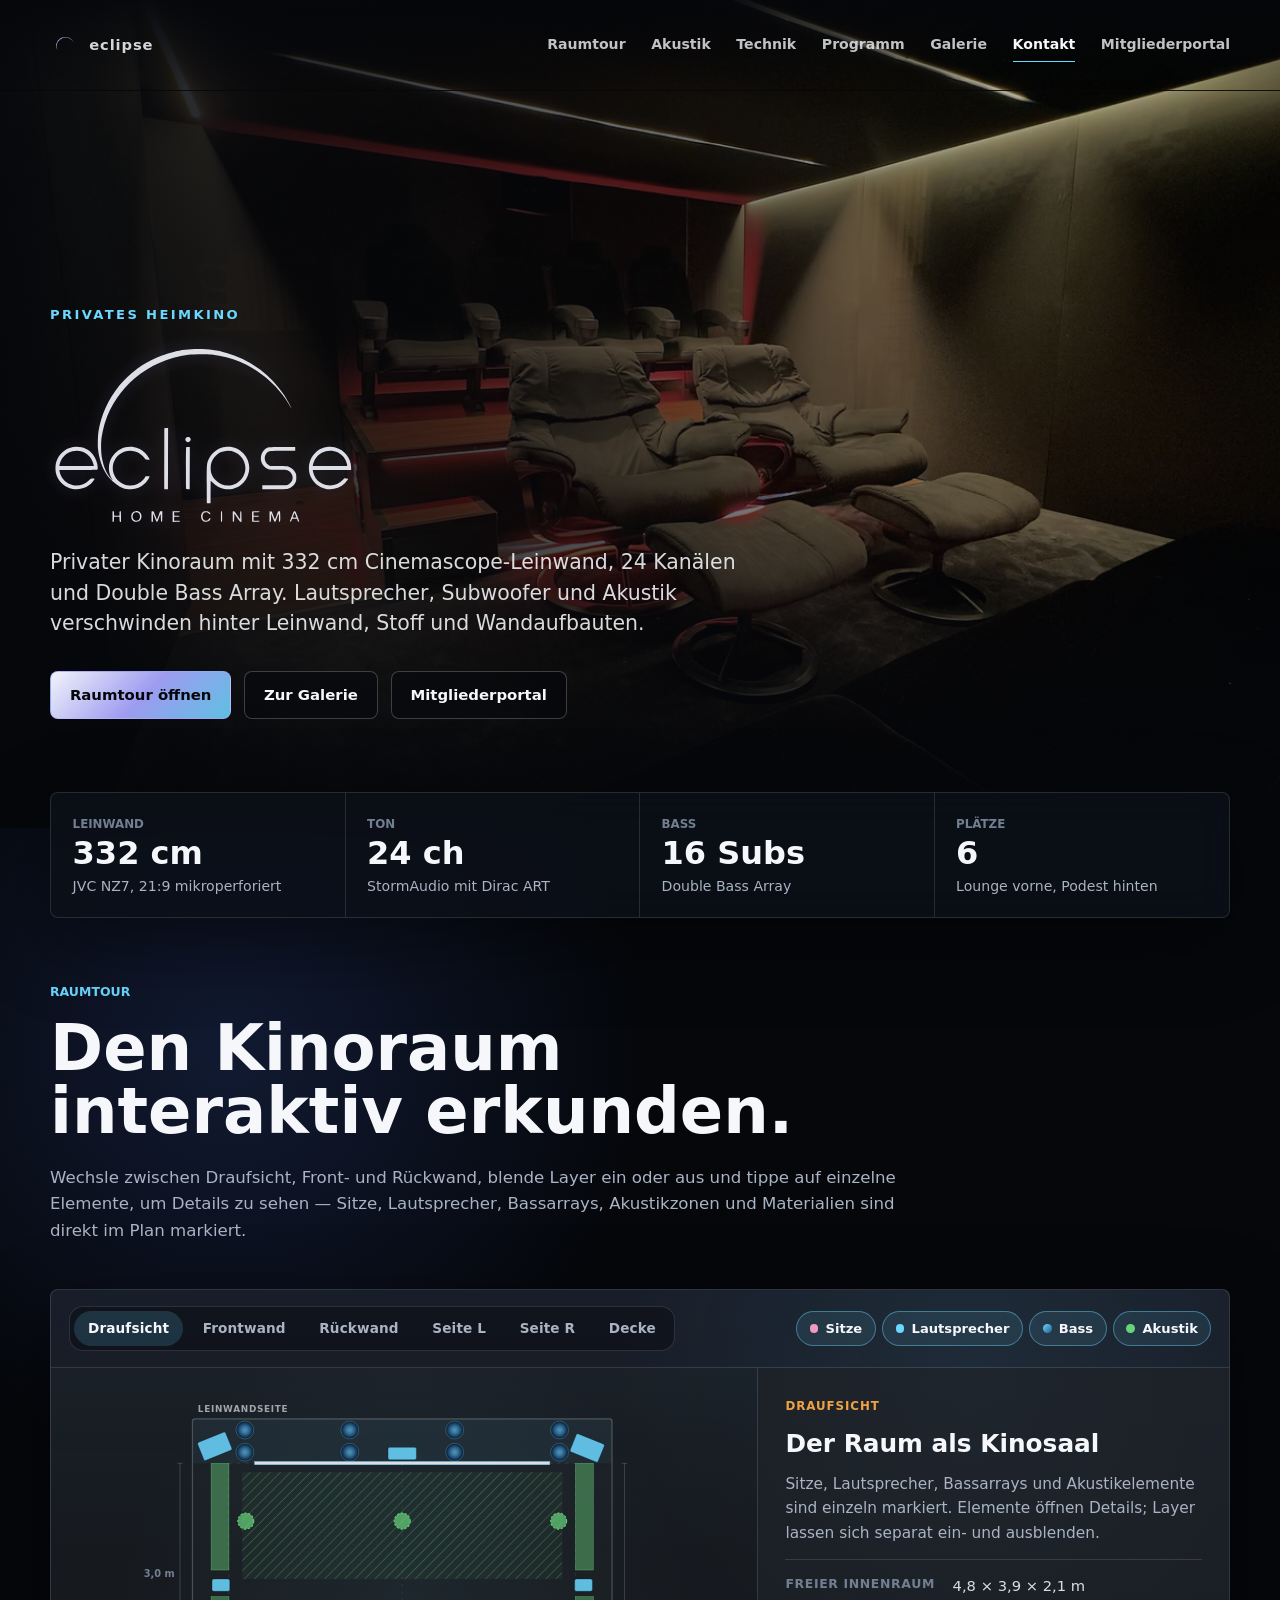
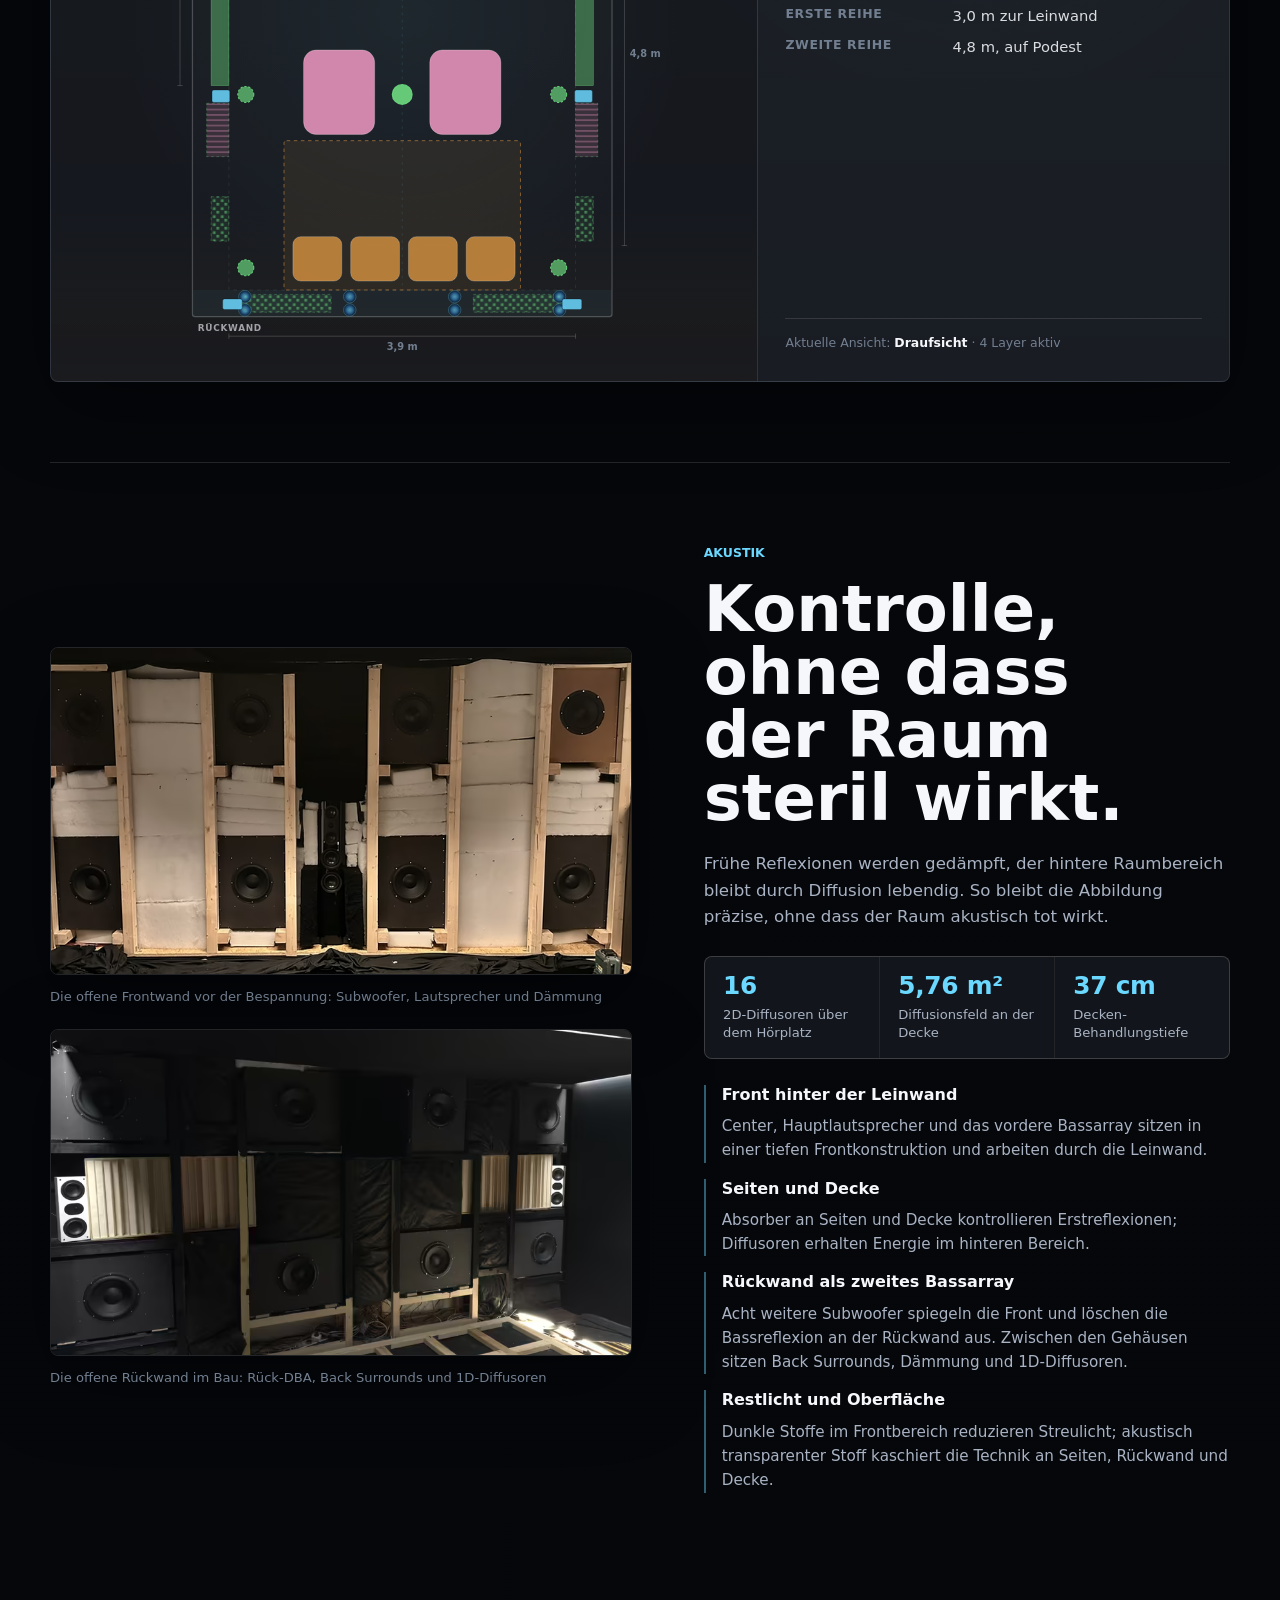
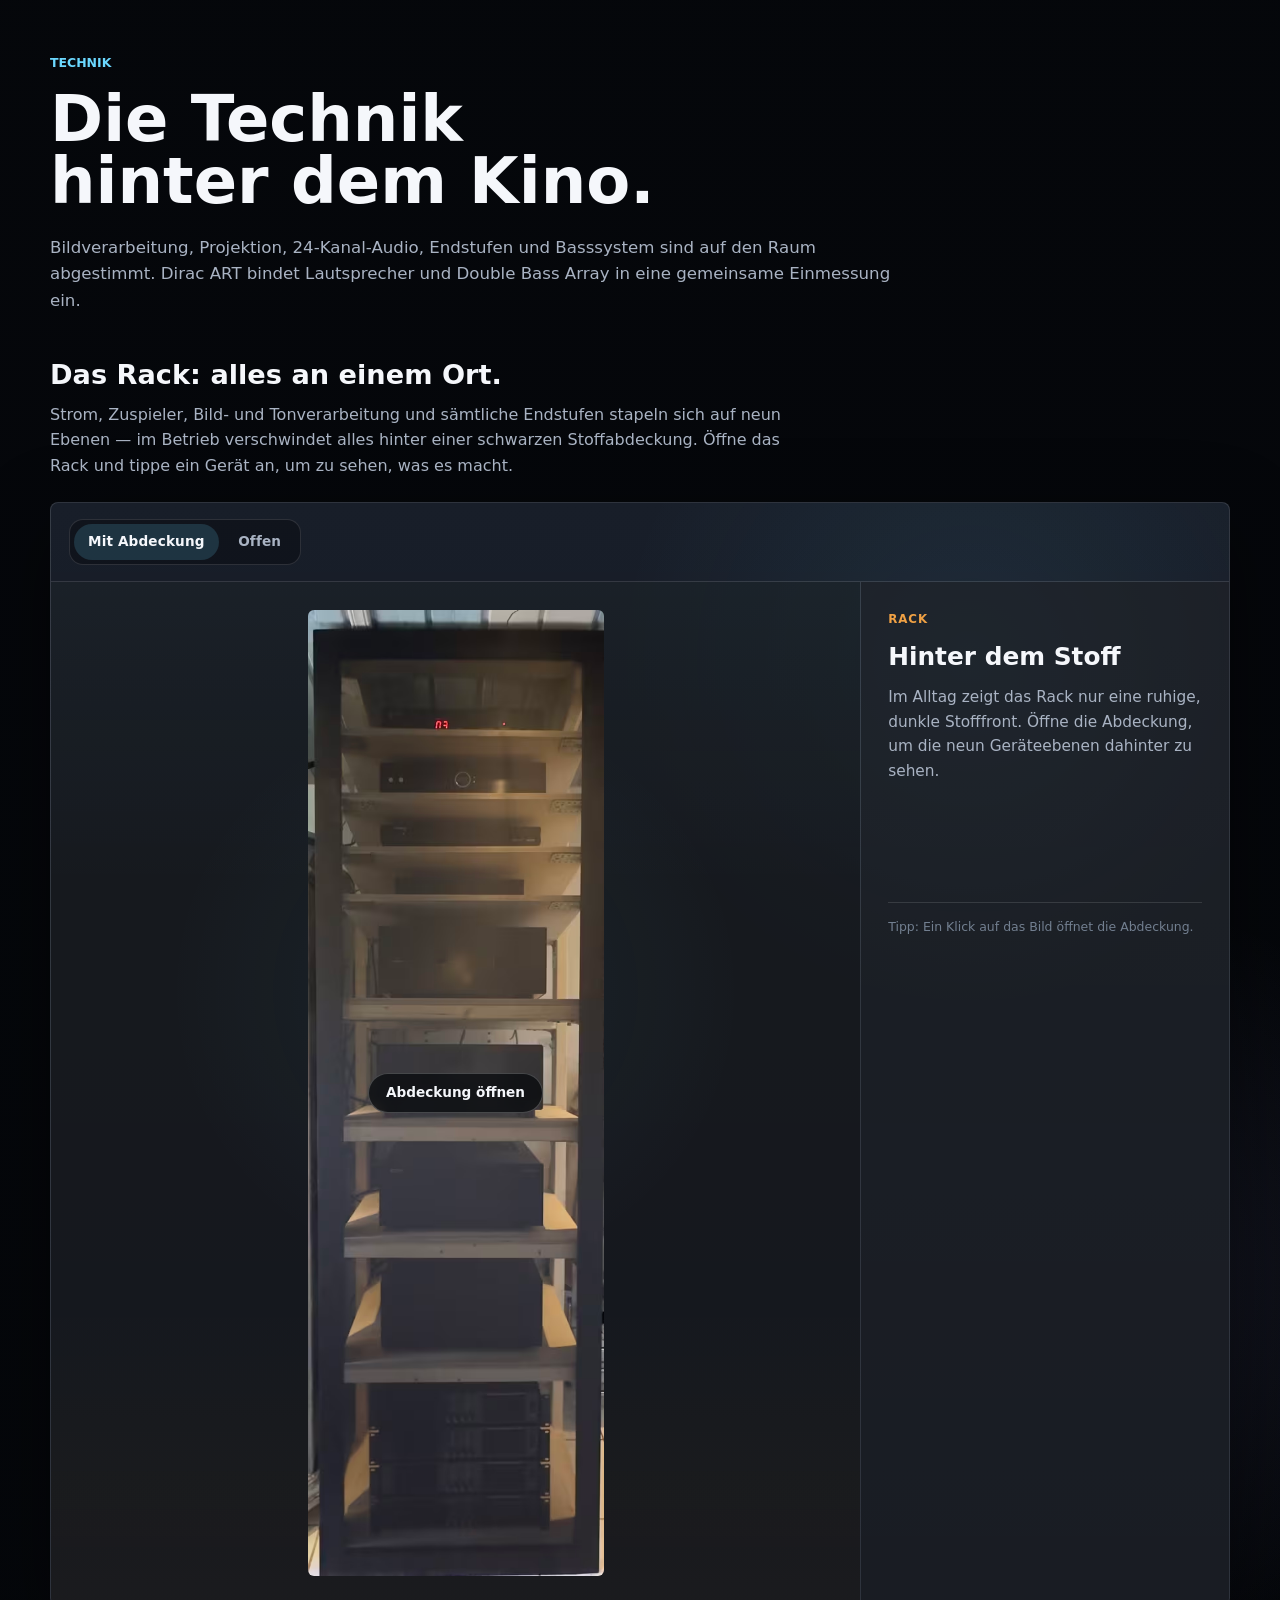
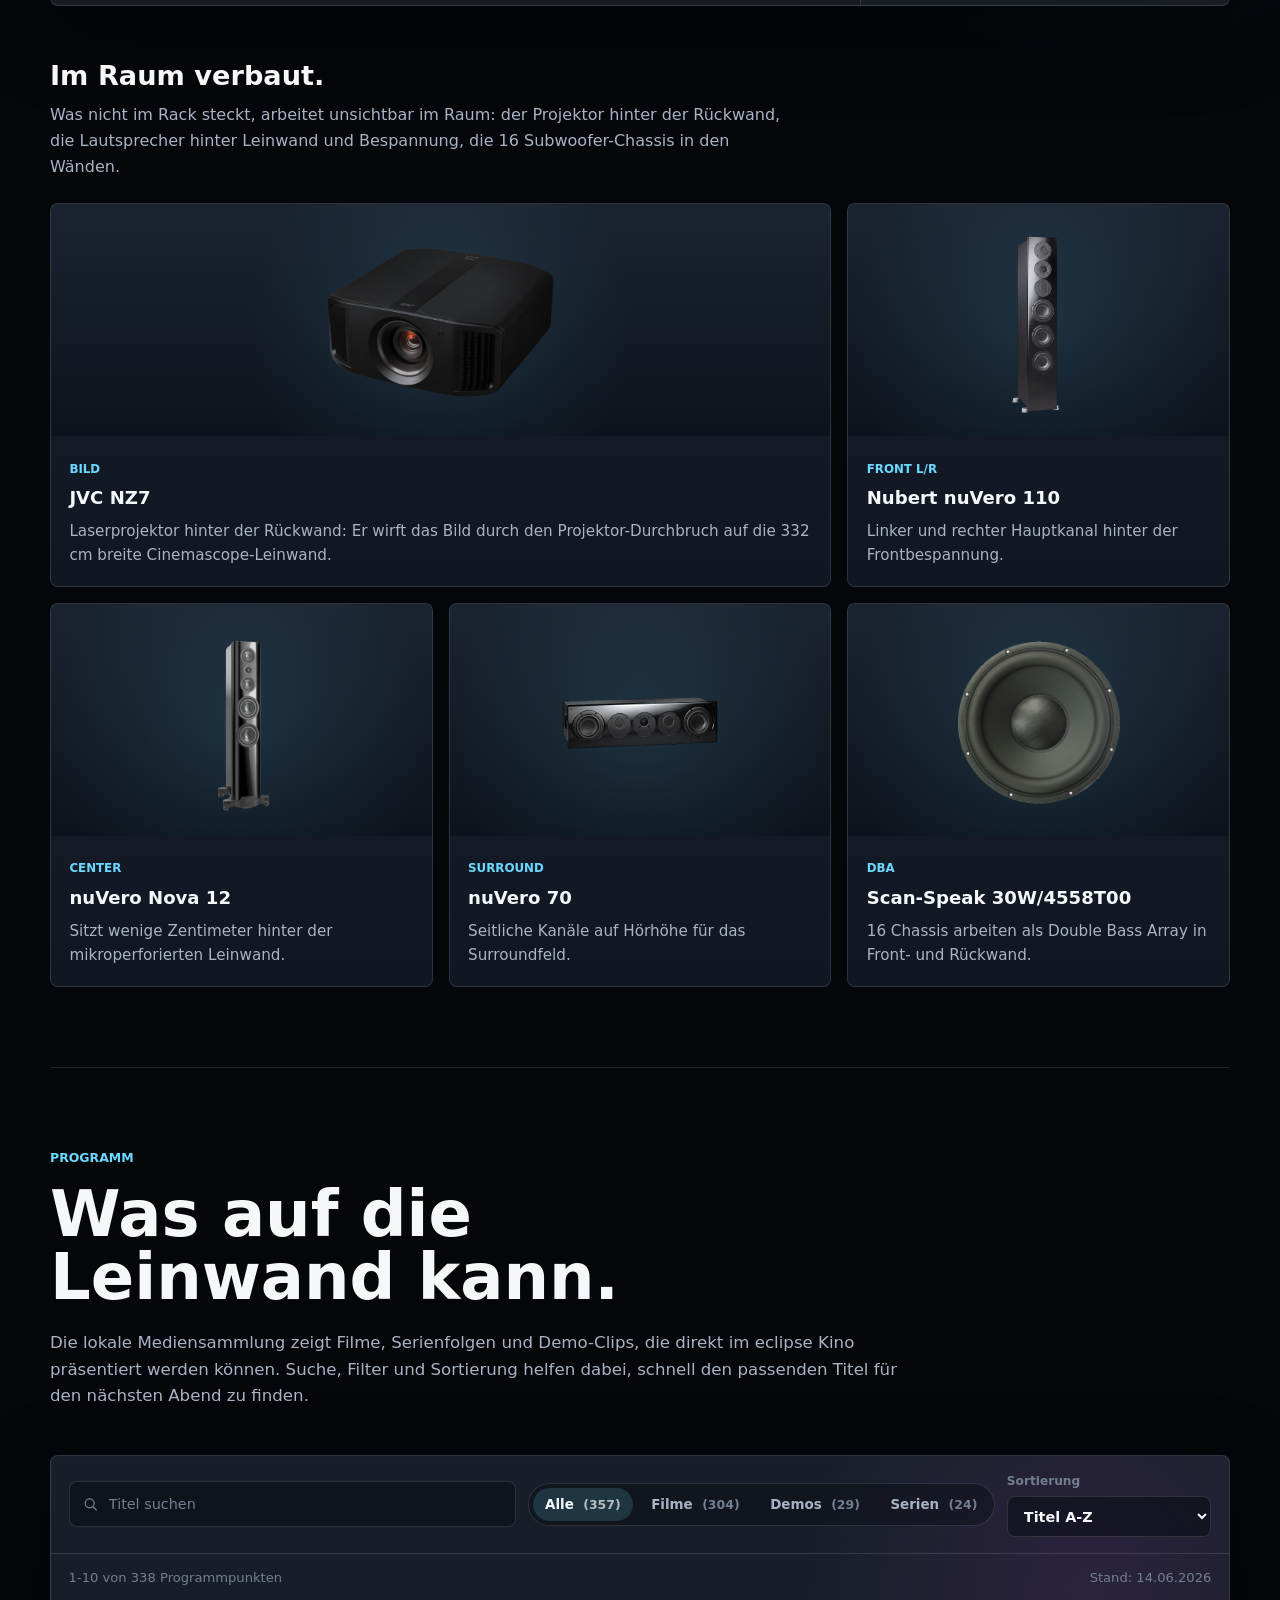
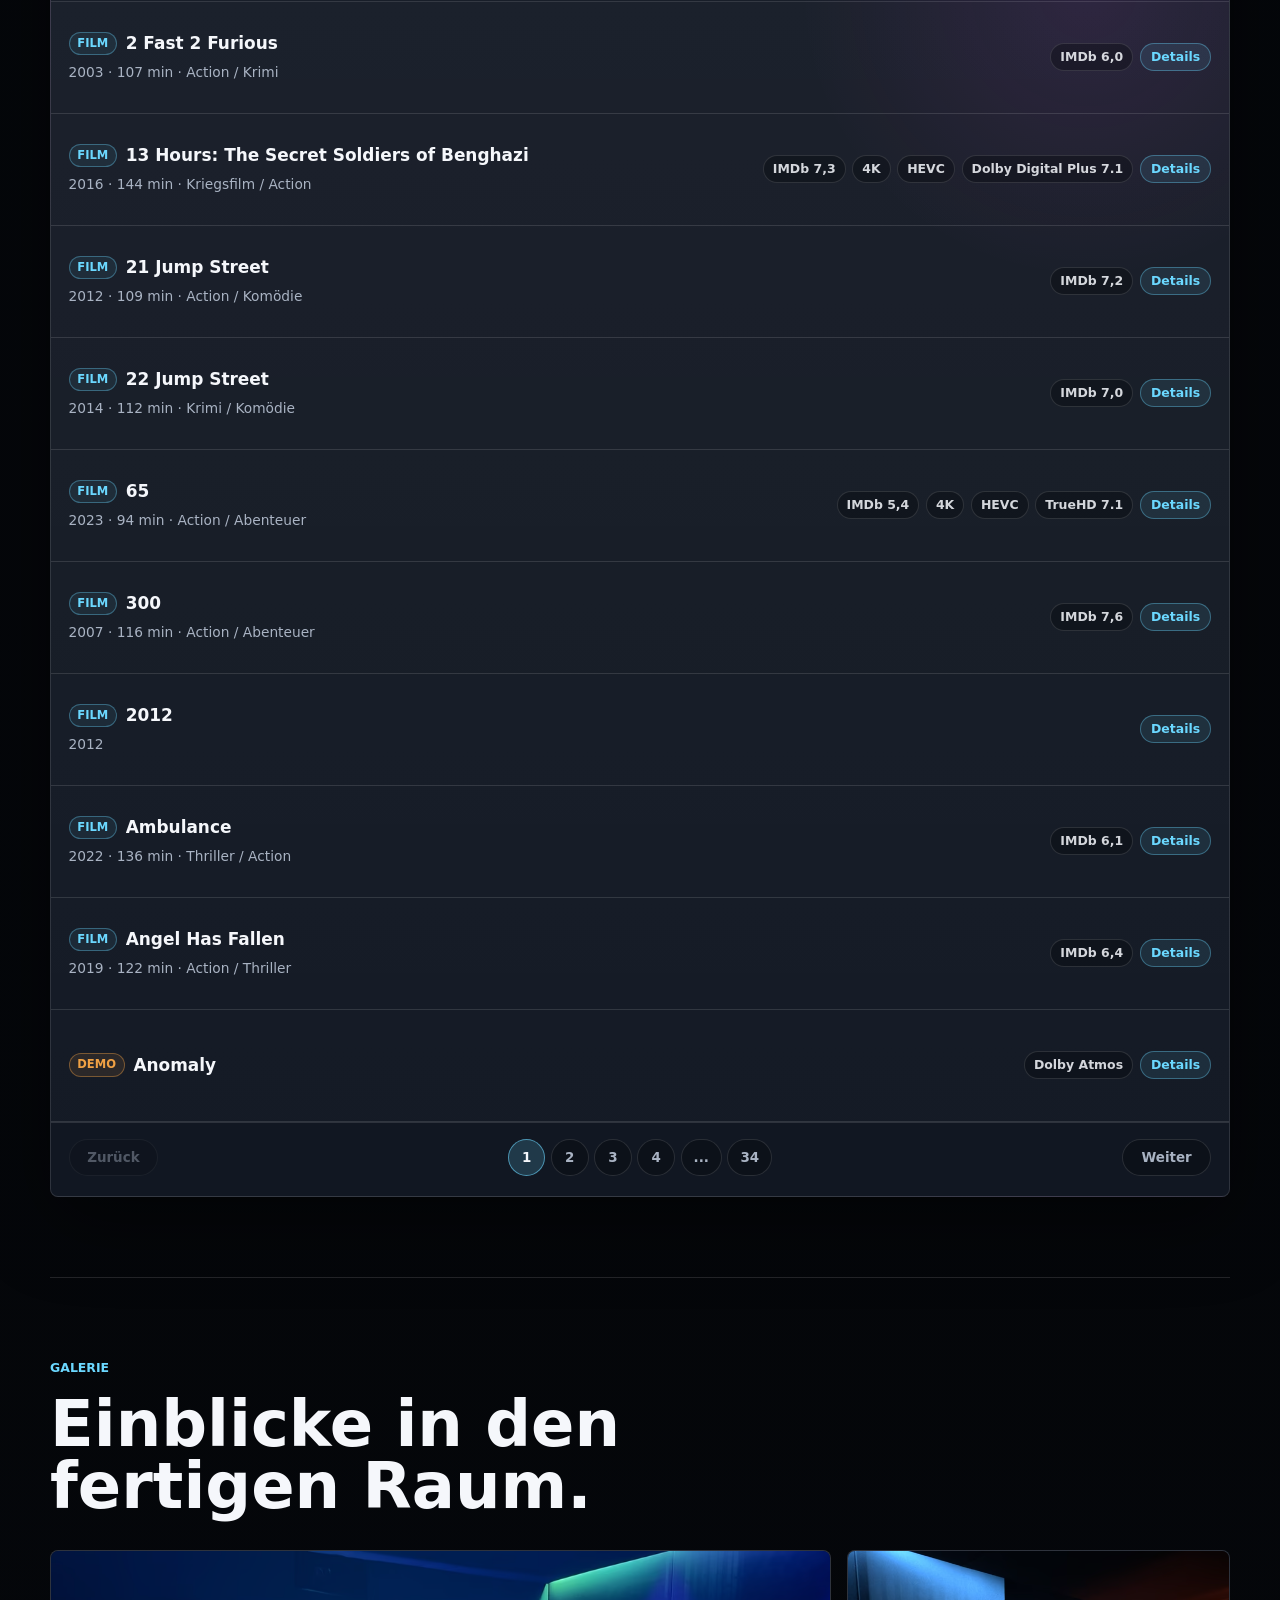
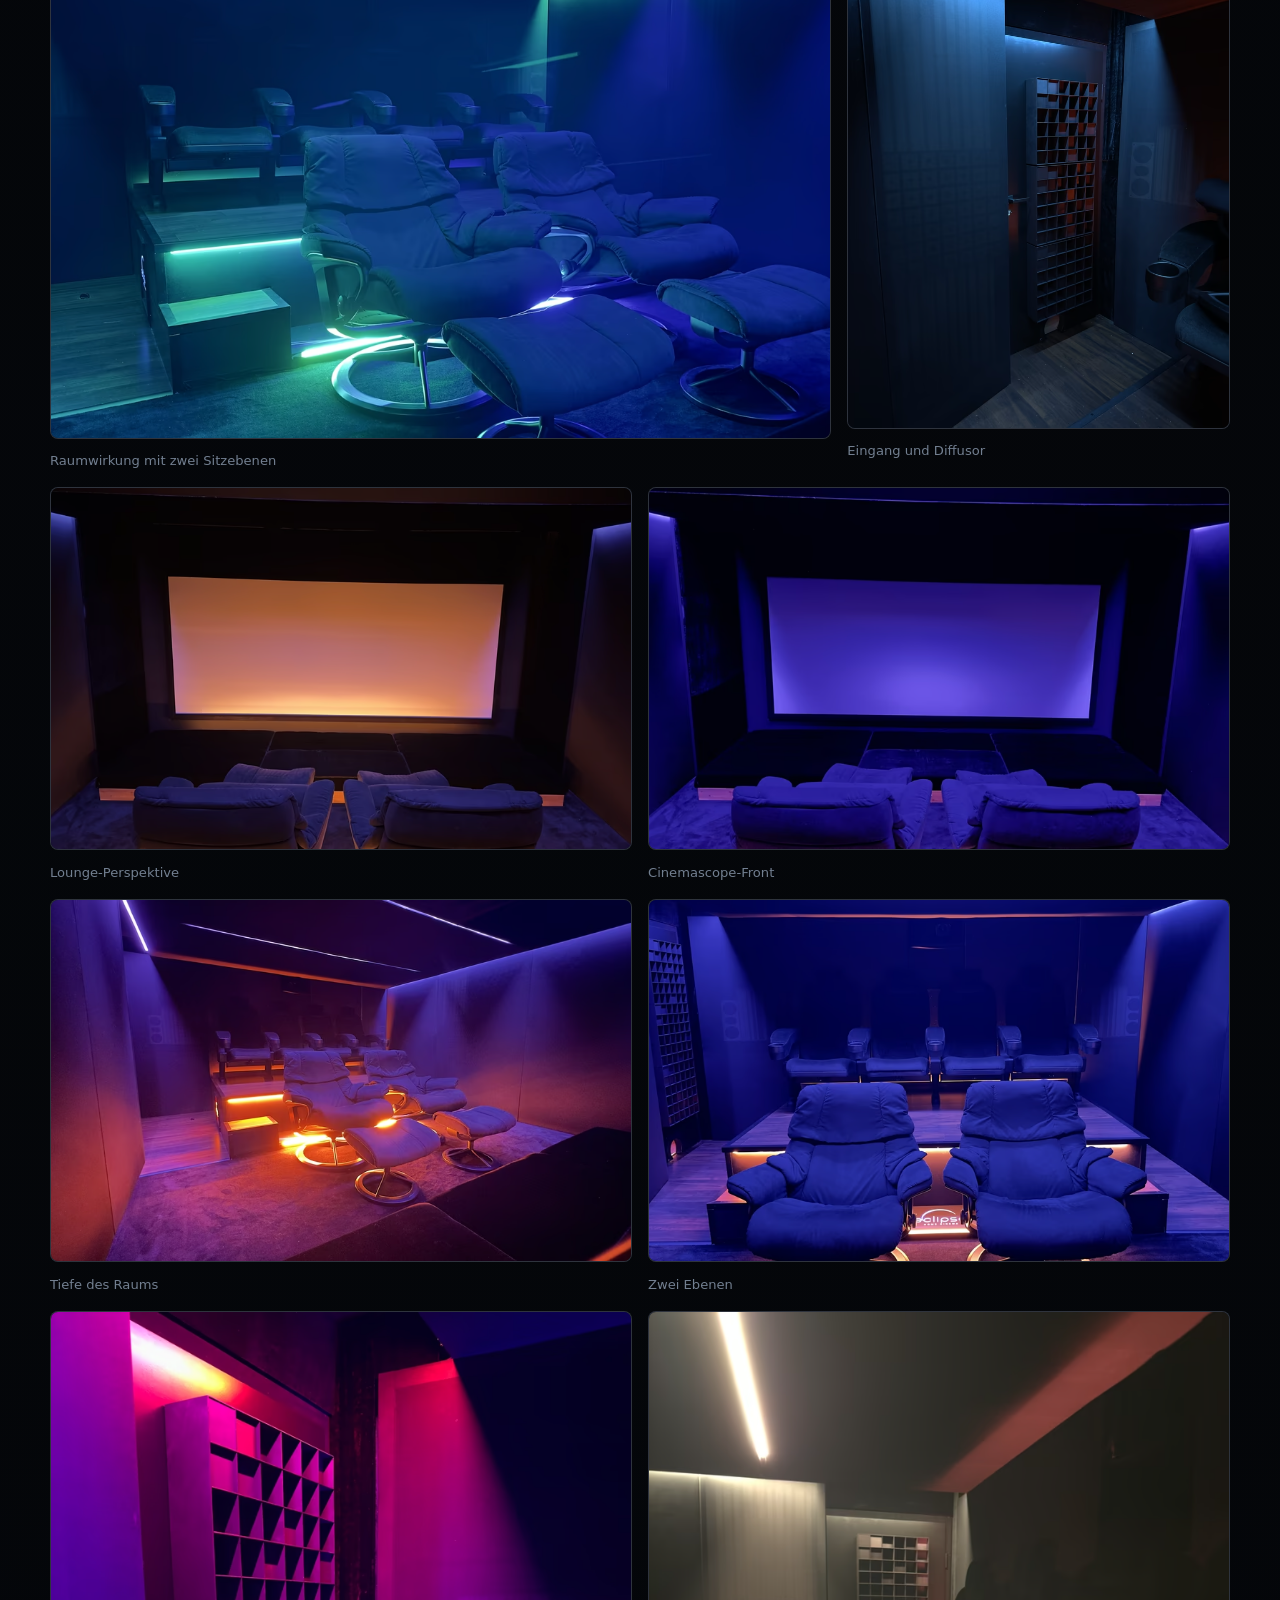
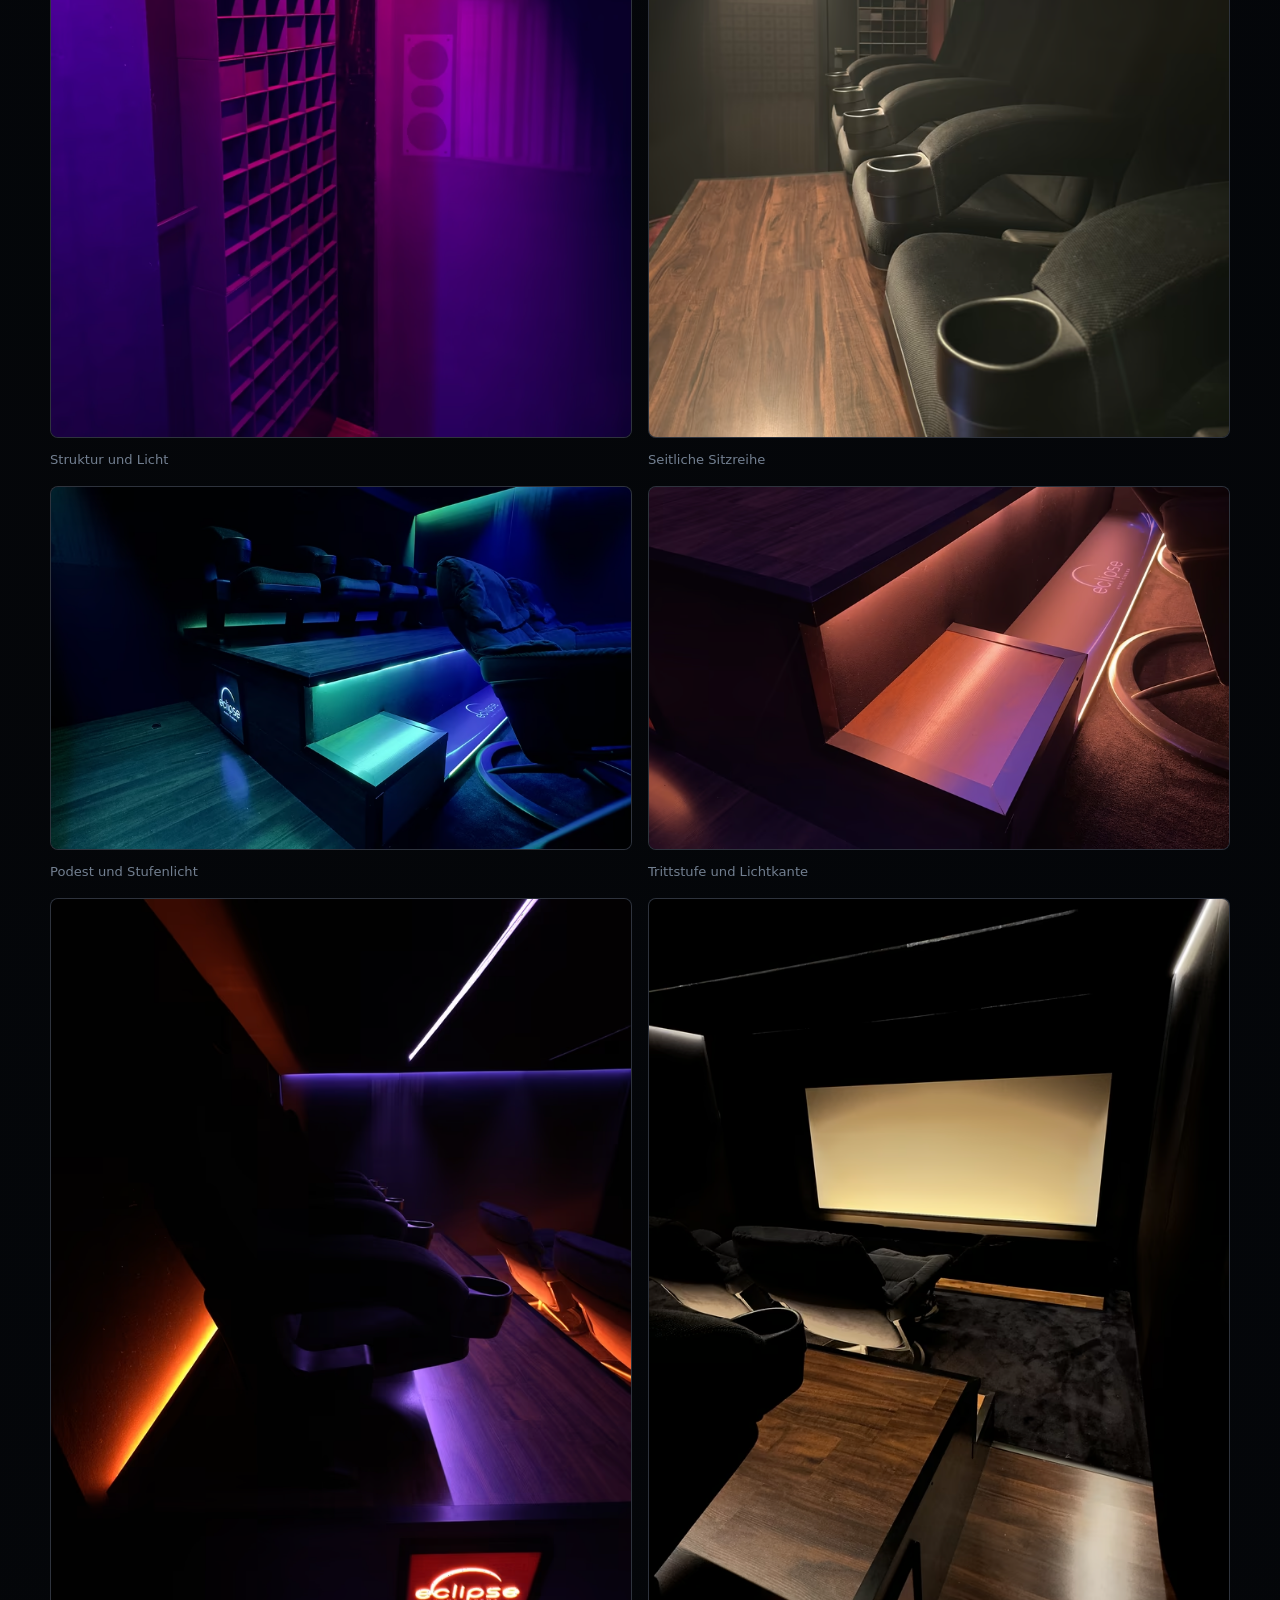
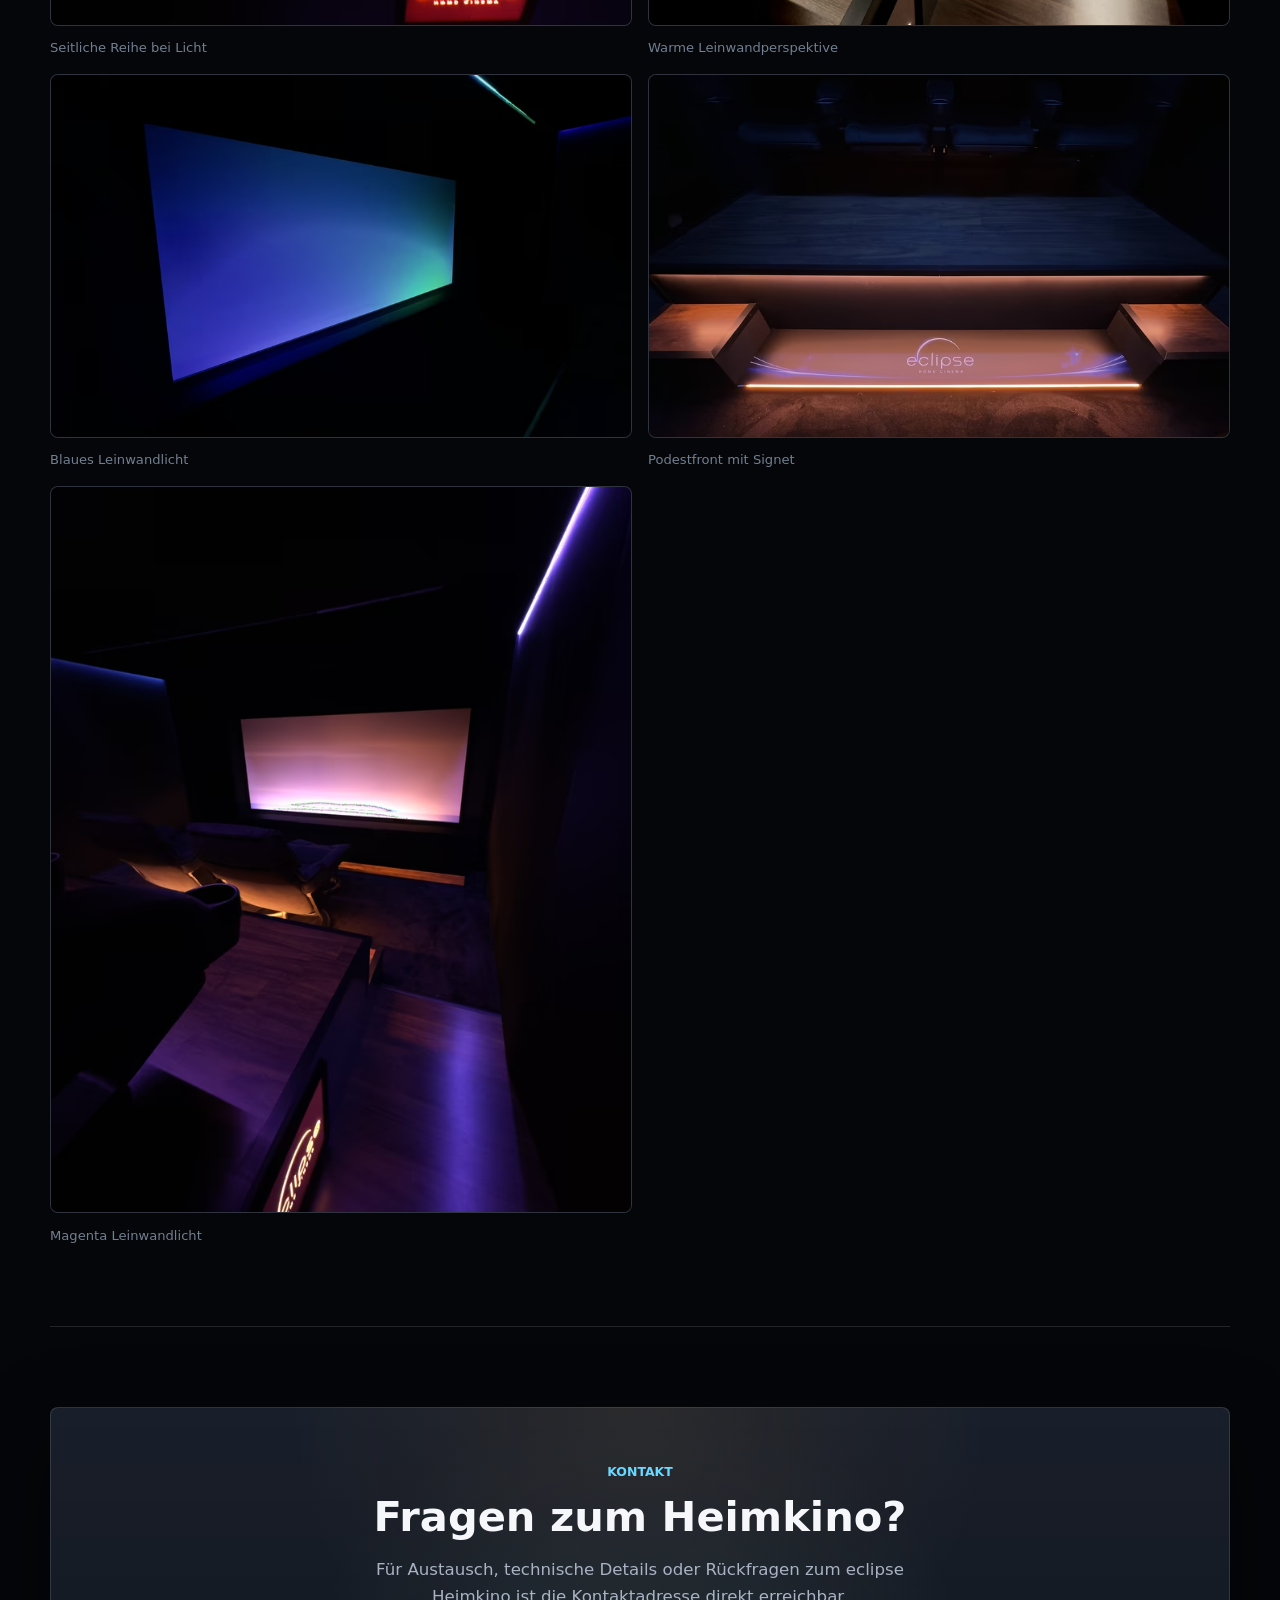
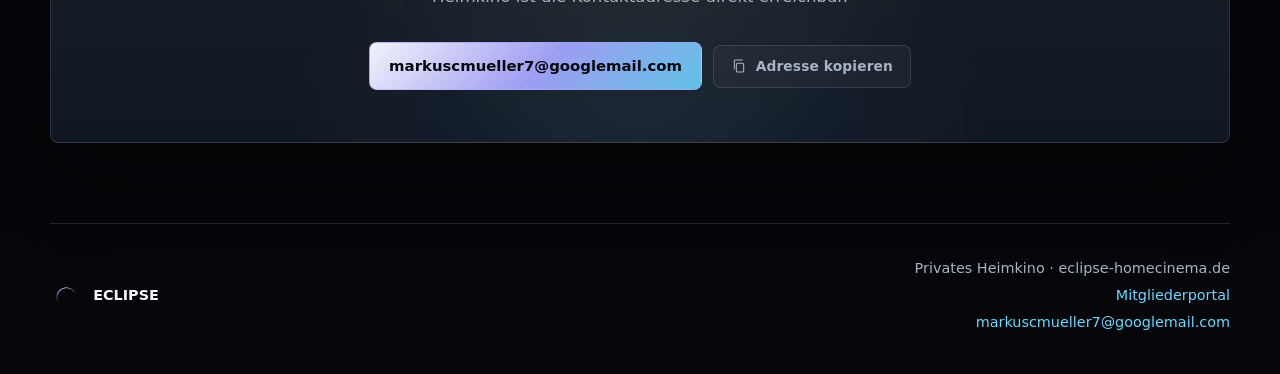
==== commit 58ac80ce: "pages terminverwaltung" ====
--- a/index.html
+++ b/index.html
@@ -118,6 +118,7 @@
         <a href="#programm">Programm</a>
         <a href="#galerie">Galerie</a>
         <a href="#kontakt">Kontakt</a>
+        <a href="/portal/">Mitgliederportal</a>
       </nav>
       <div class="nav-backdrop" data-nav-backdrop aria-hidden="true"></div>
     </header>
@@ -170,6 +171,7 @@
           <div class="hero-actions" aria-label="Seitensprünge">
             <a class="button primary" href="#raumtour">Raumtour öffnen</a>
             <a class="button secondary" href="#galerie">Zur Galerie</a>
+            <a class="button secondary" href="/portal/">Mitgliederportal</a>
           </div>
         </div>
       </section>
@@ -1809,6 +1811,7 @@
       </a>
       <div>
         <p>Privates Heimkino · eclipse-homecinema.de</p>
+        <p><a href="/portal/">Mitgliederportal</a></p>
         <p><a href="mailto:markuscmueller7@googlemail.com">markuscmueller7@googlemail.com</a></p>
       </div>
     </footer>
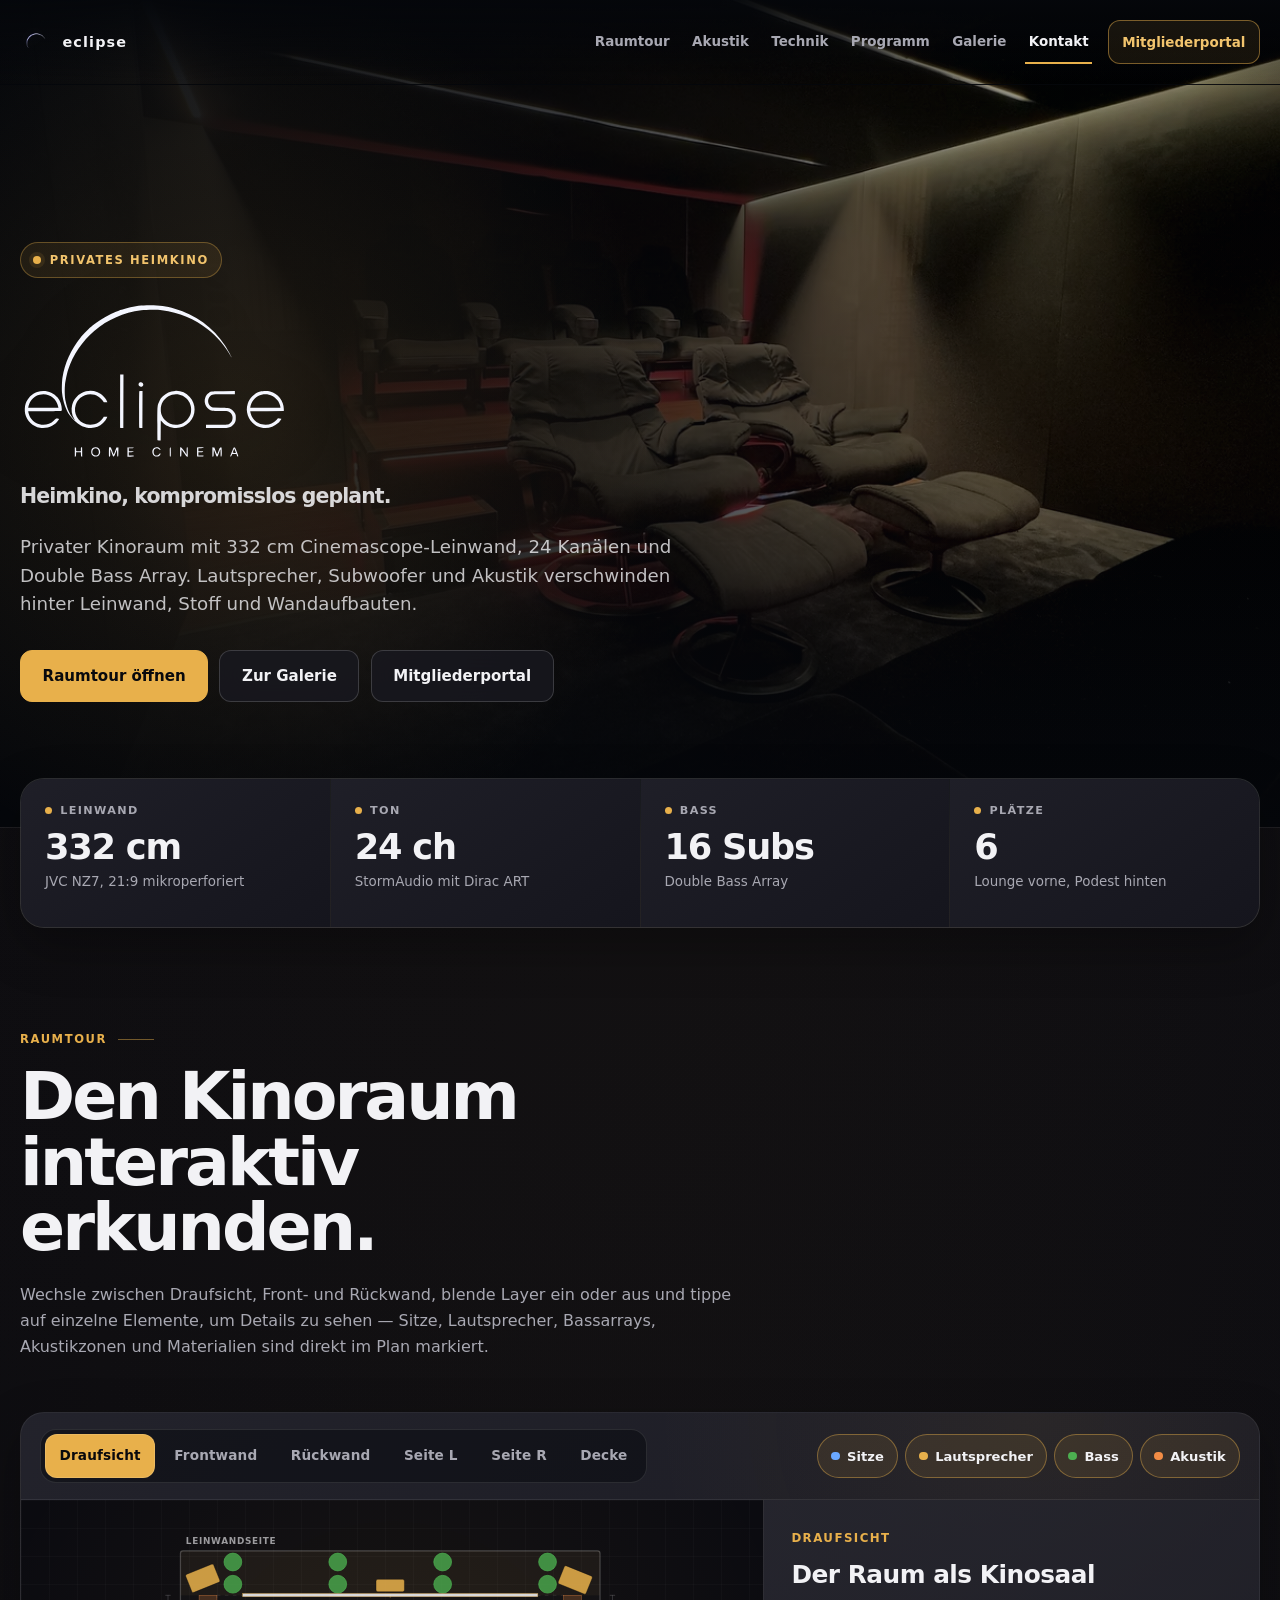
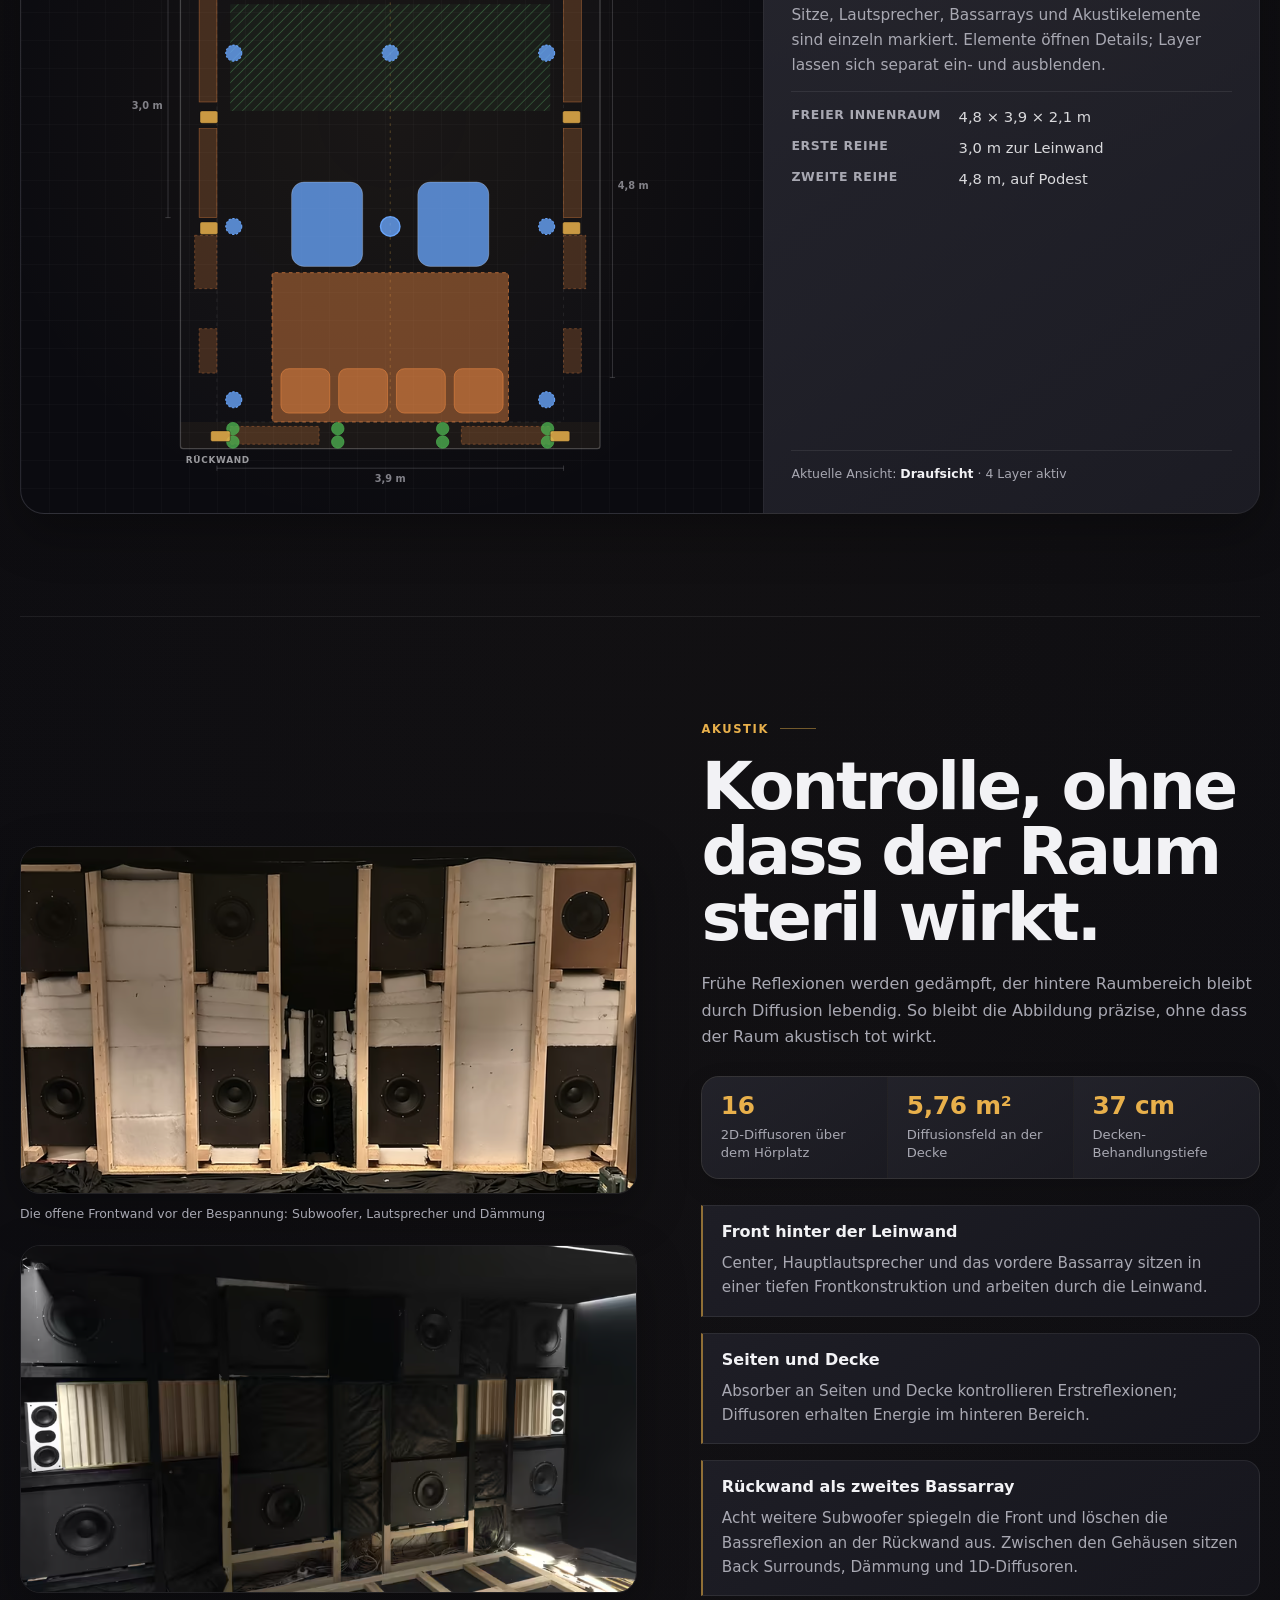
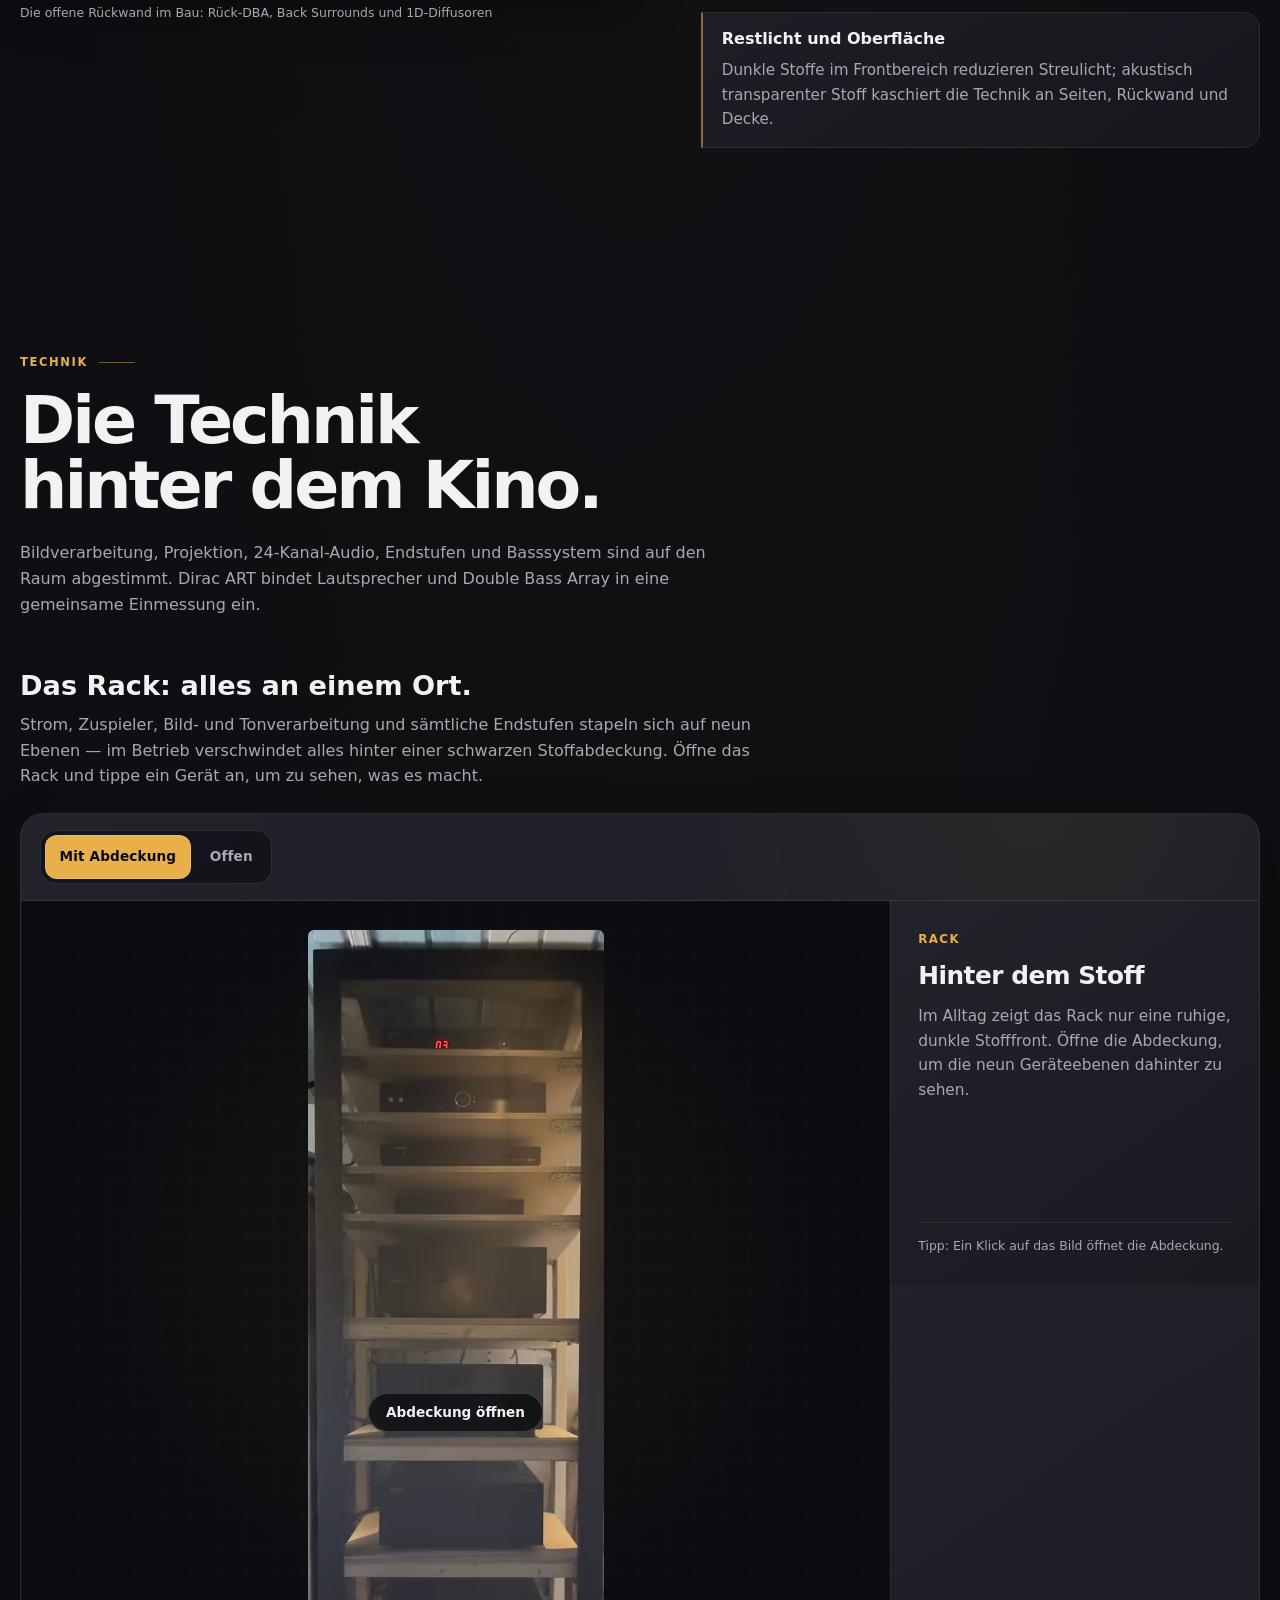
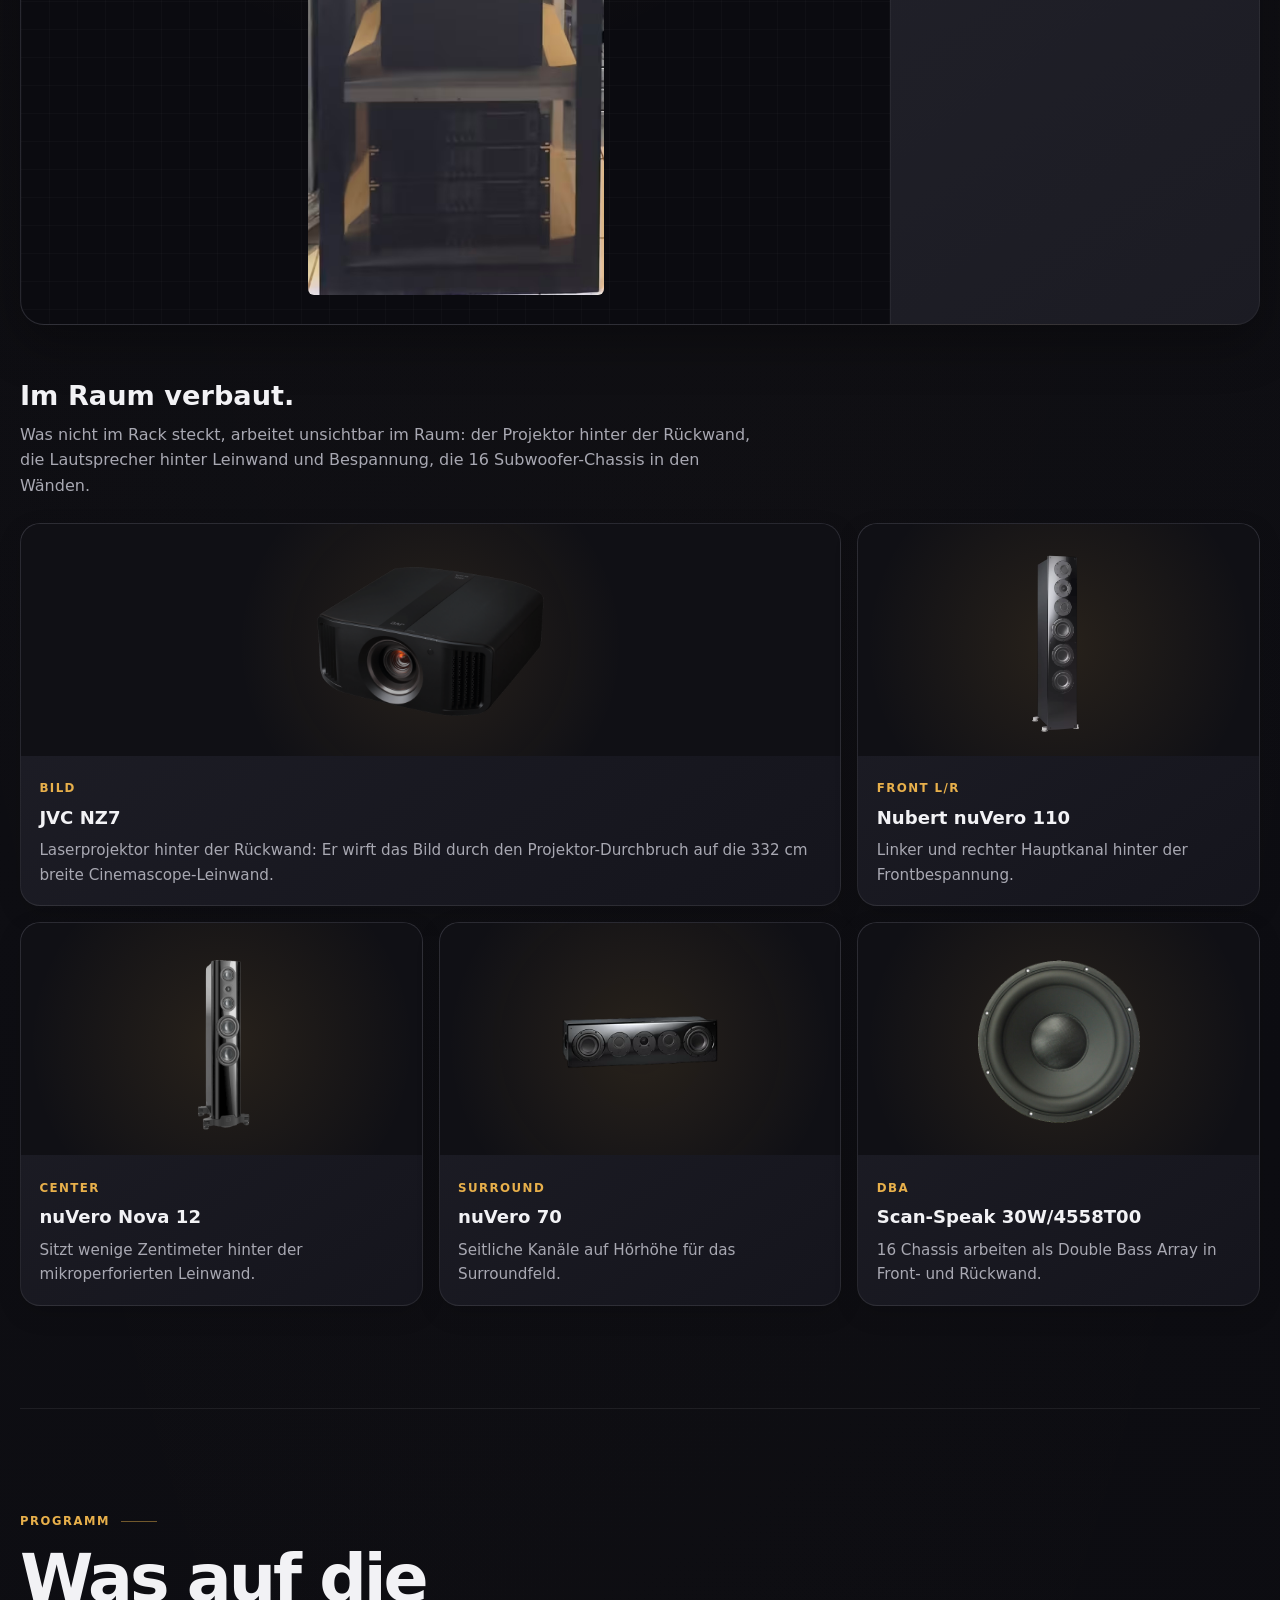
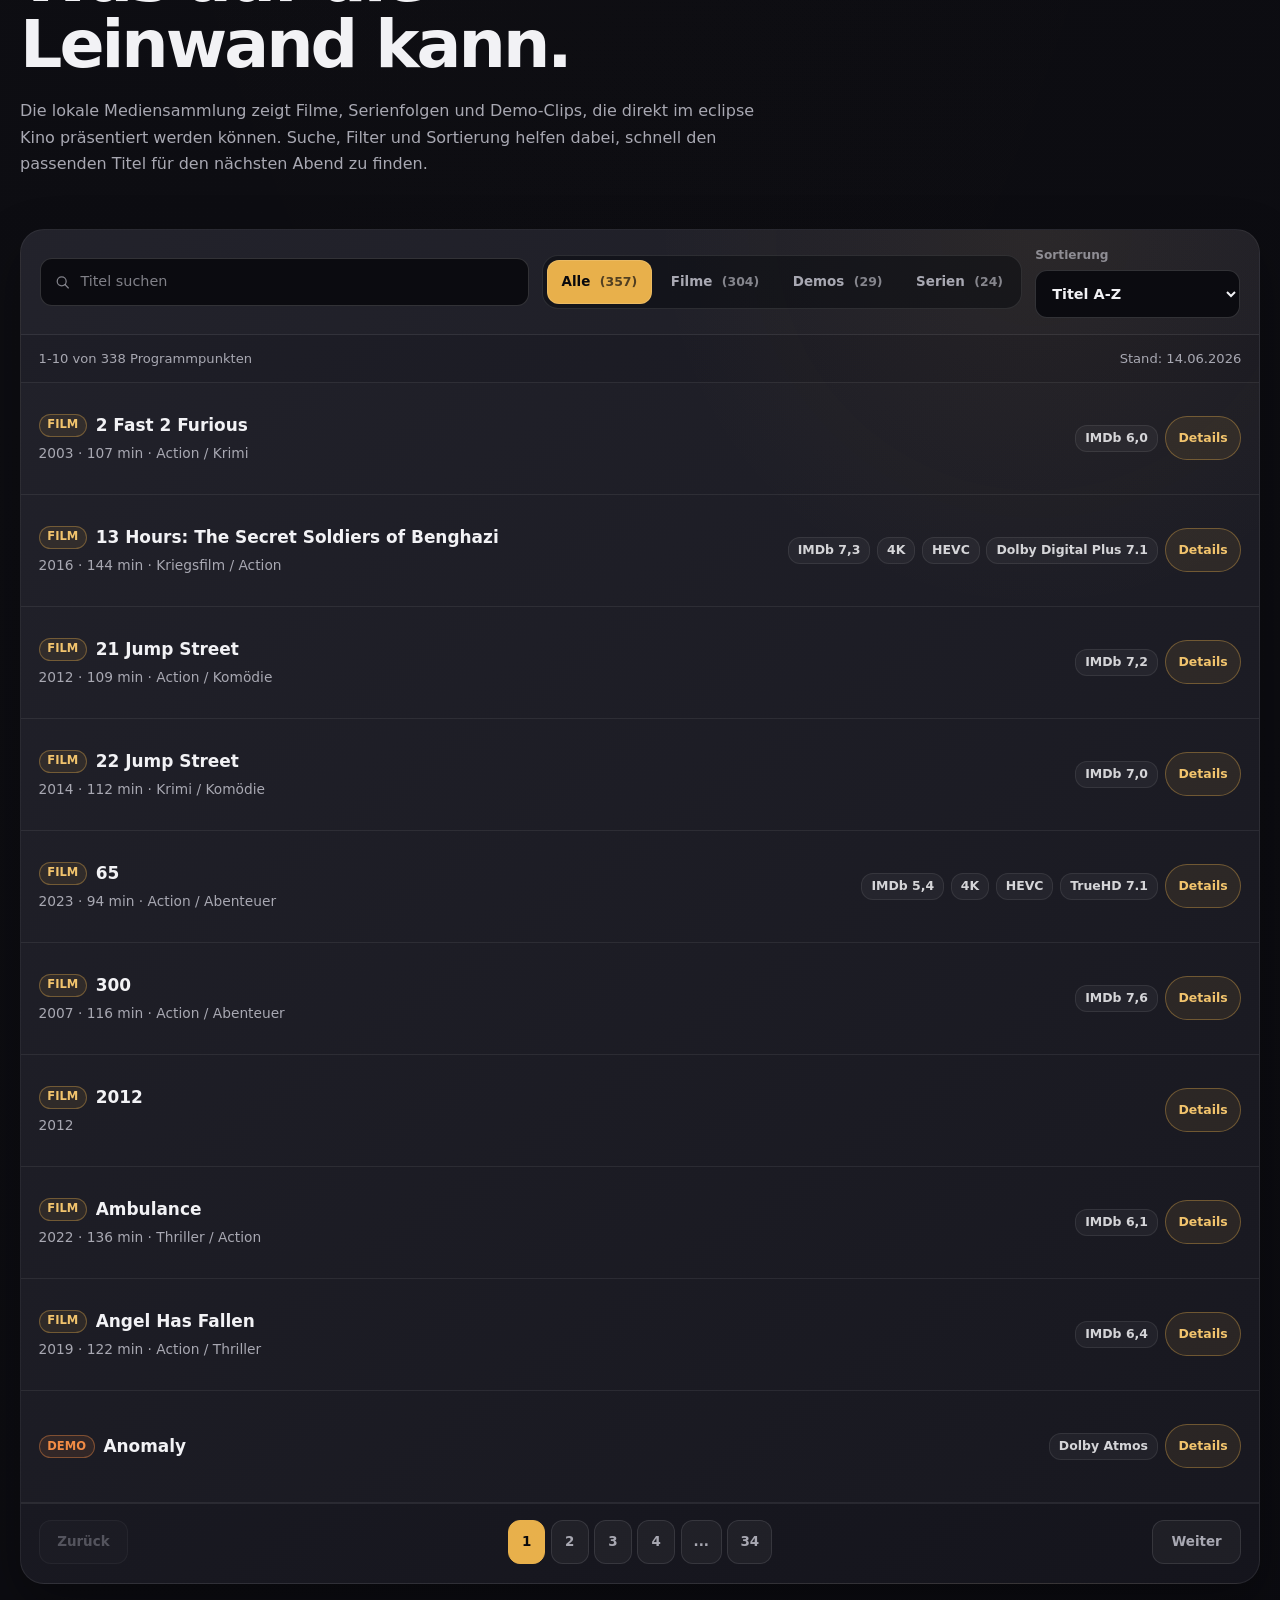
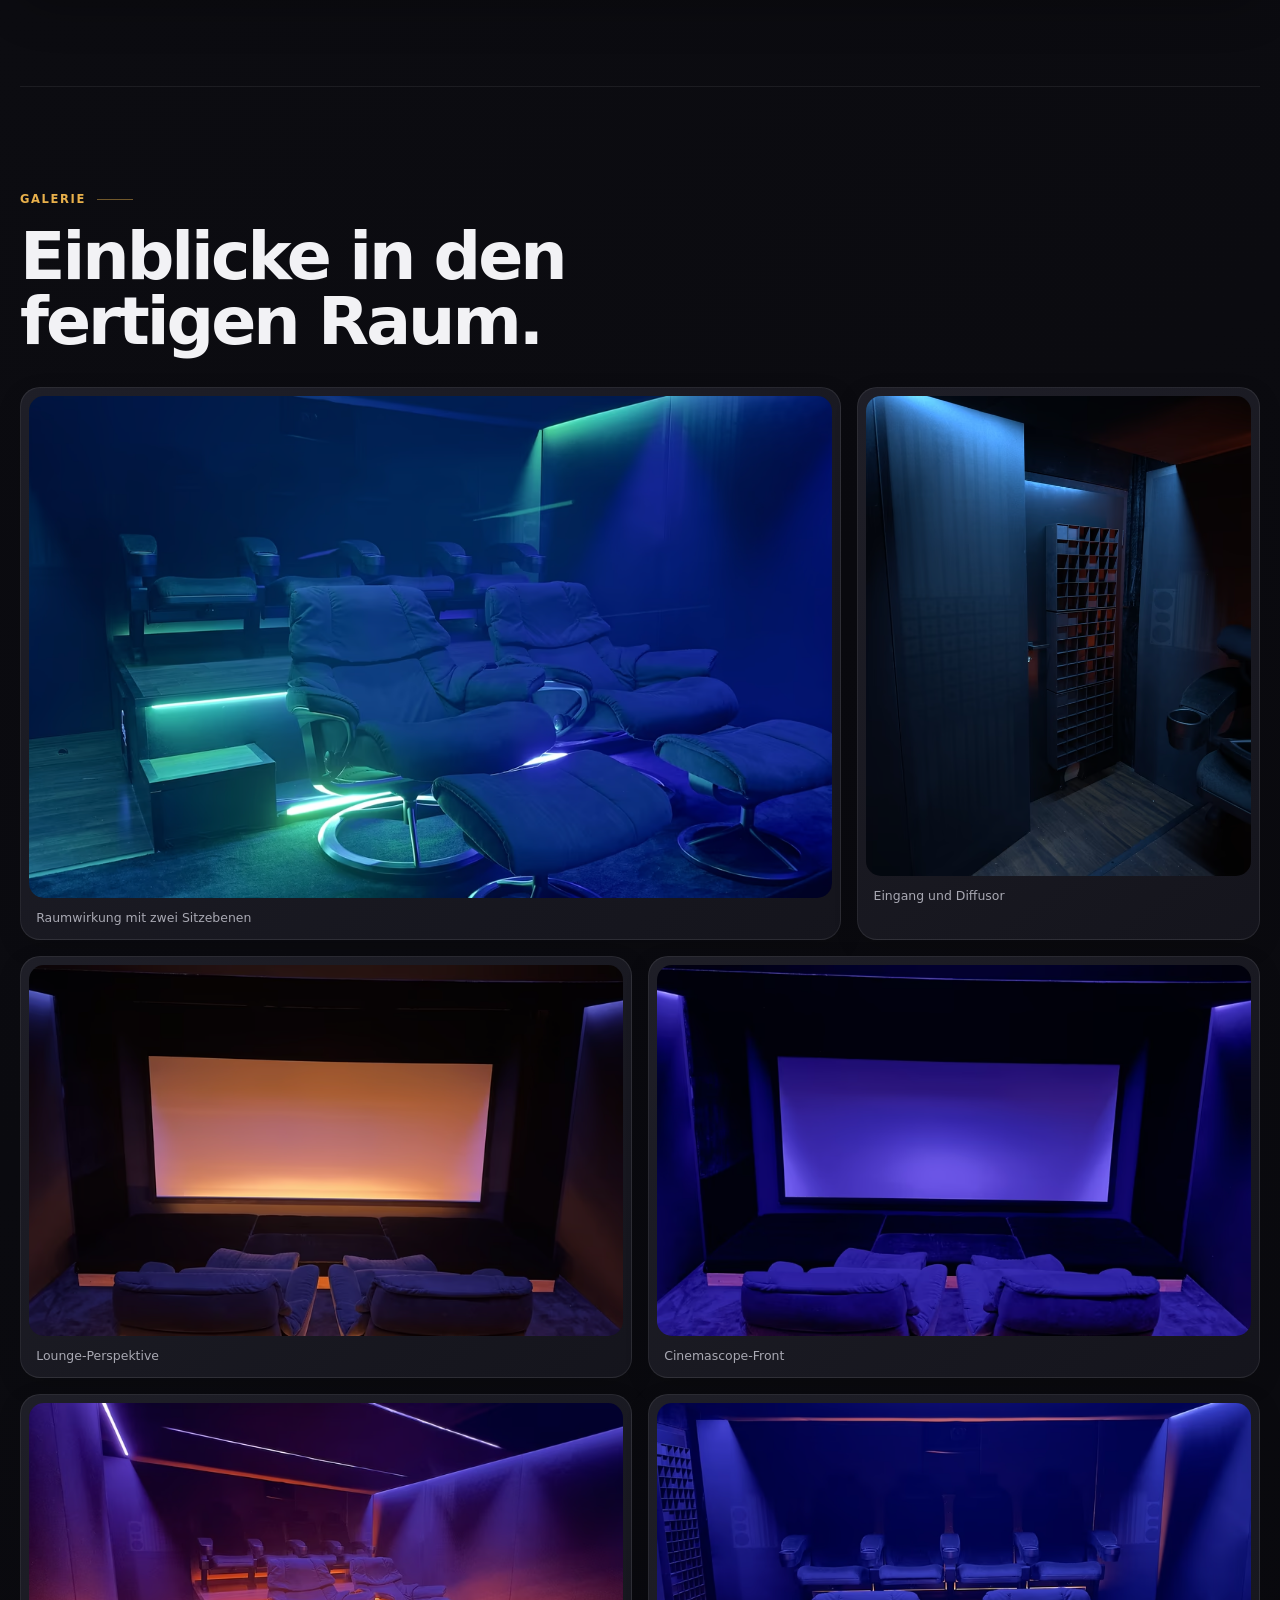
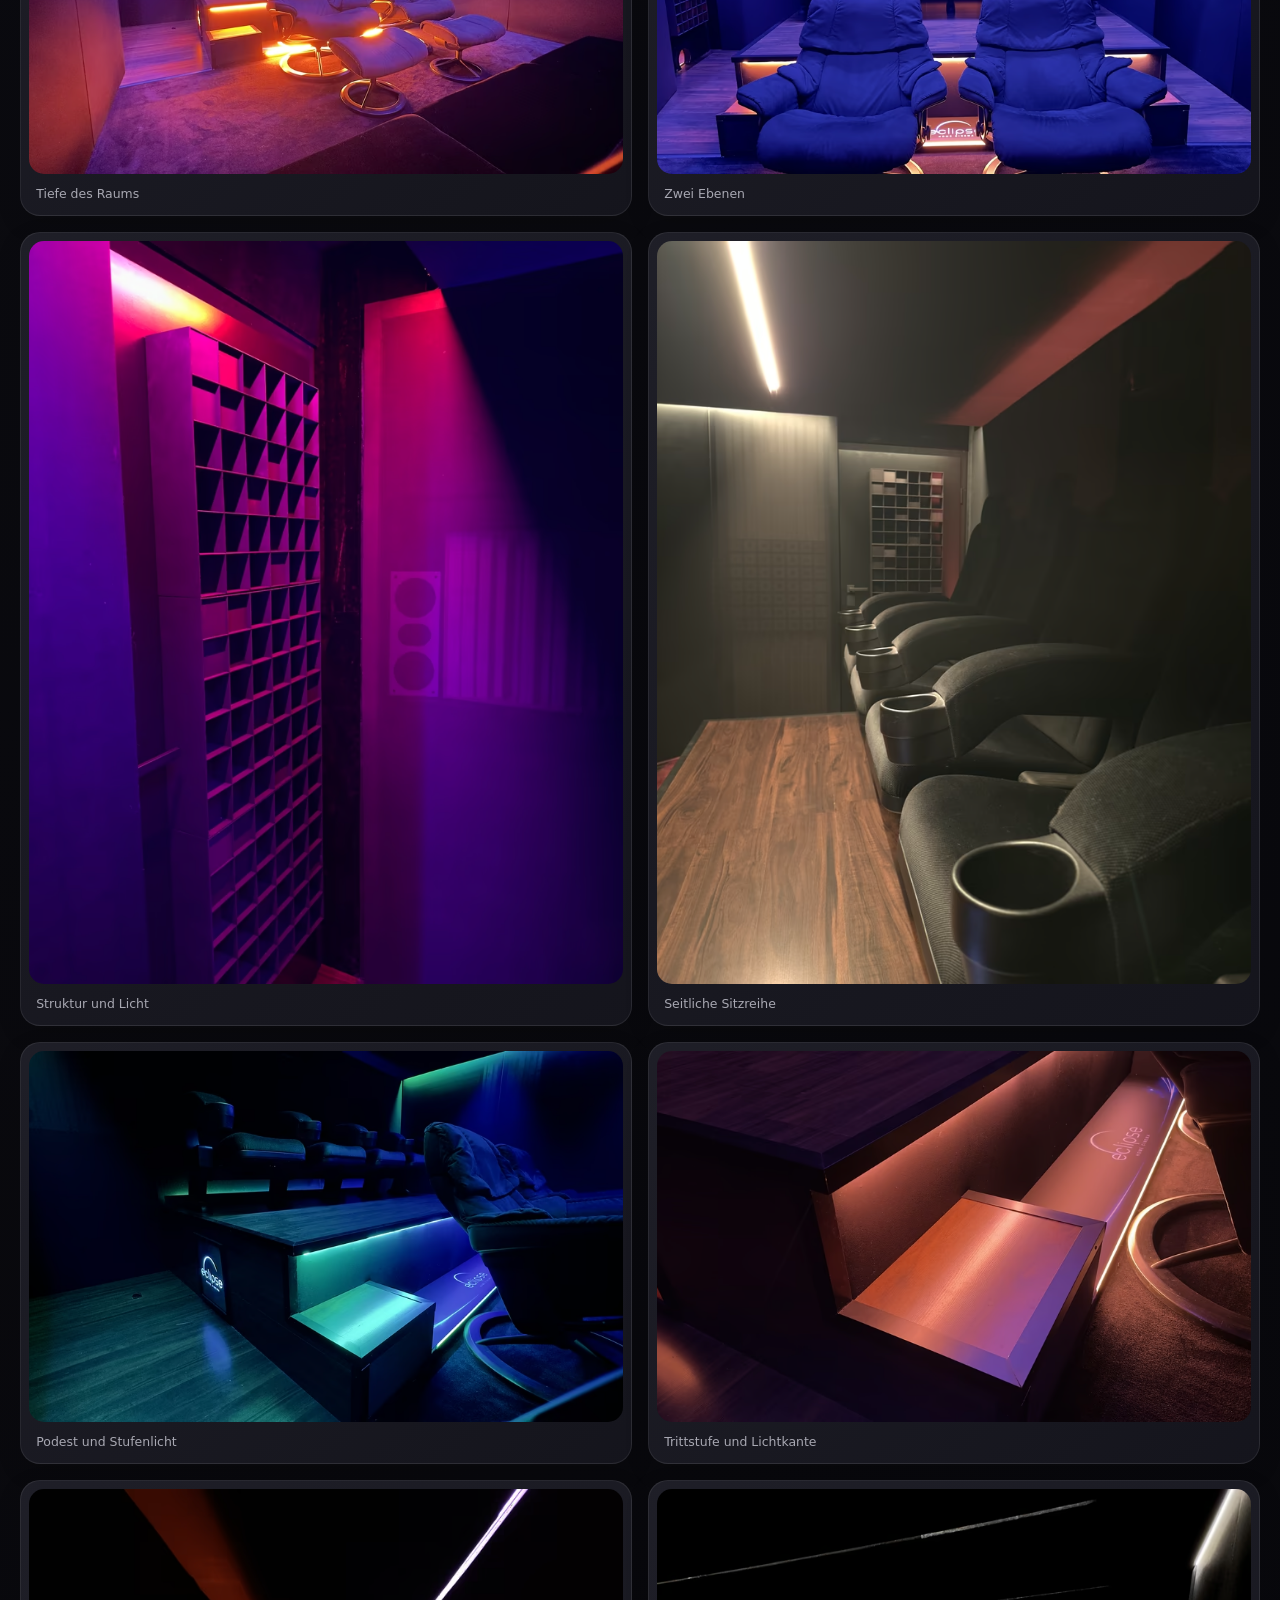
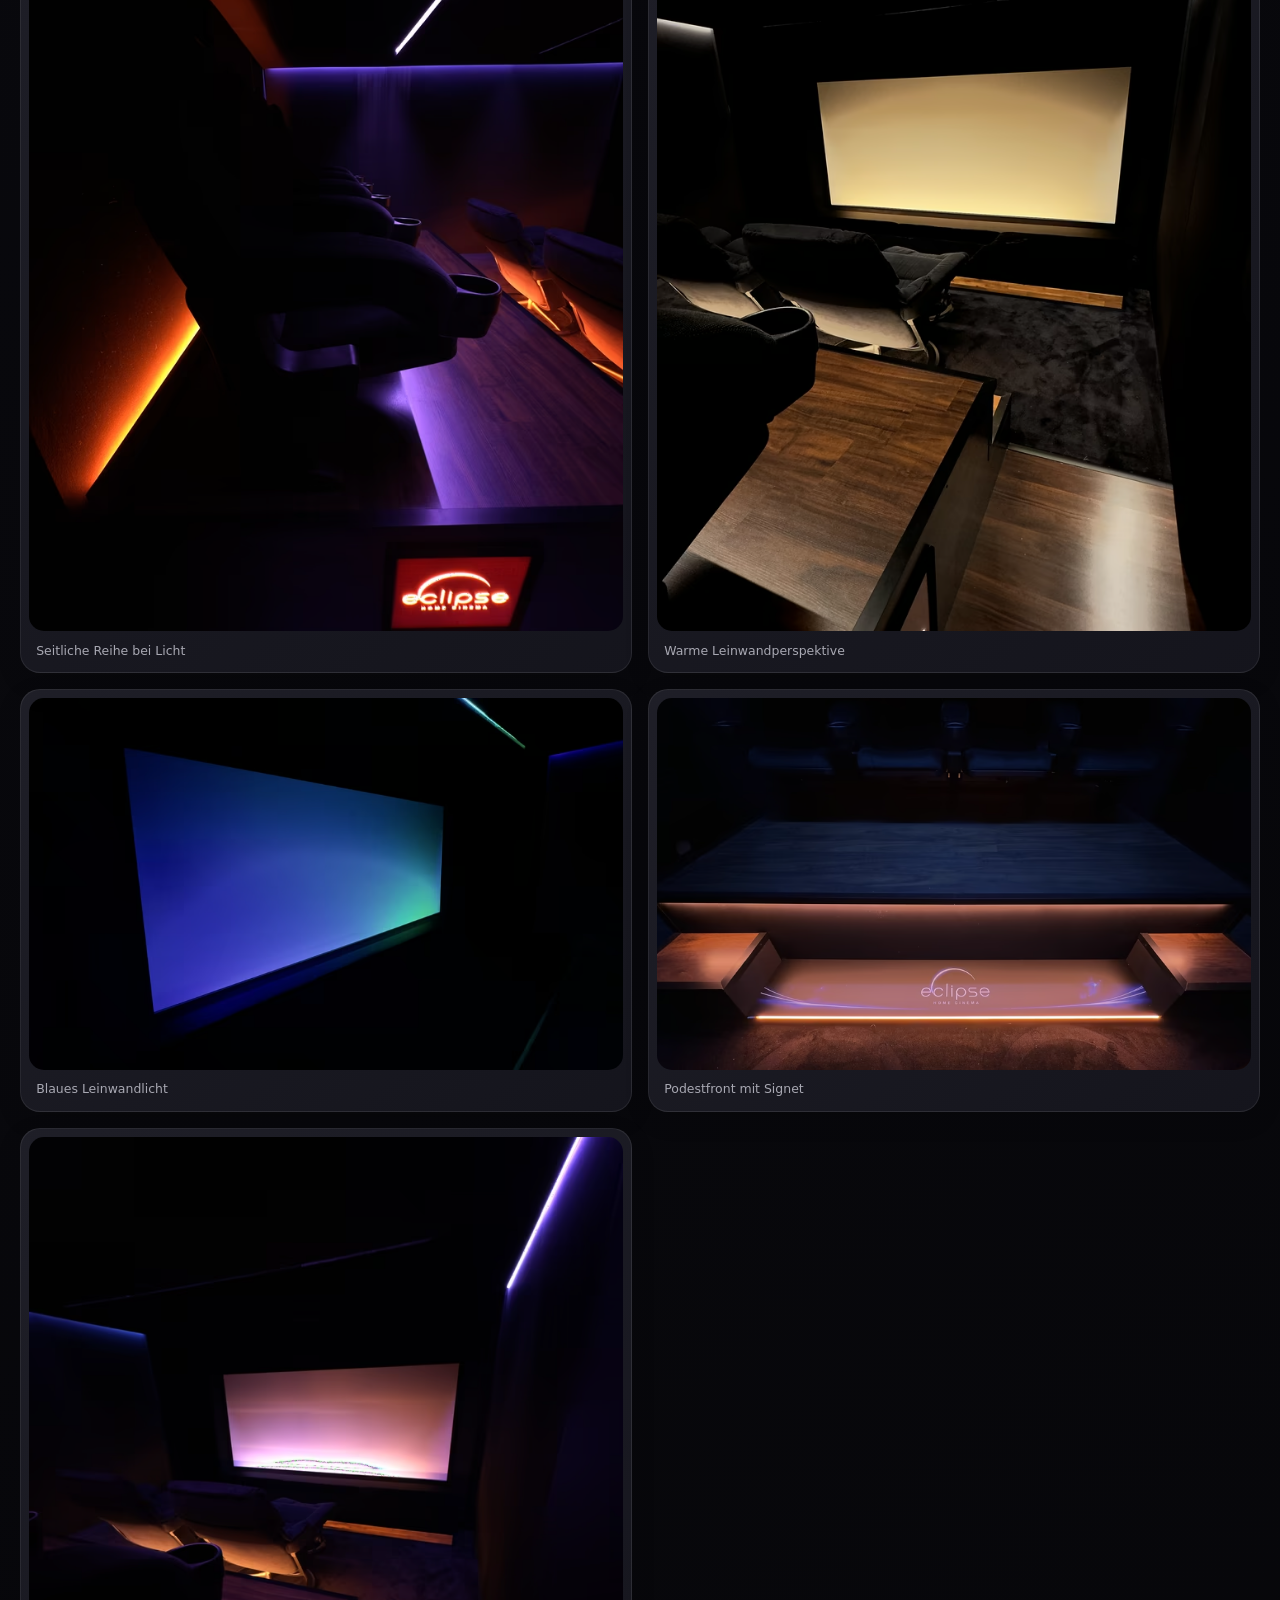
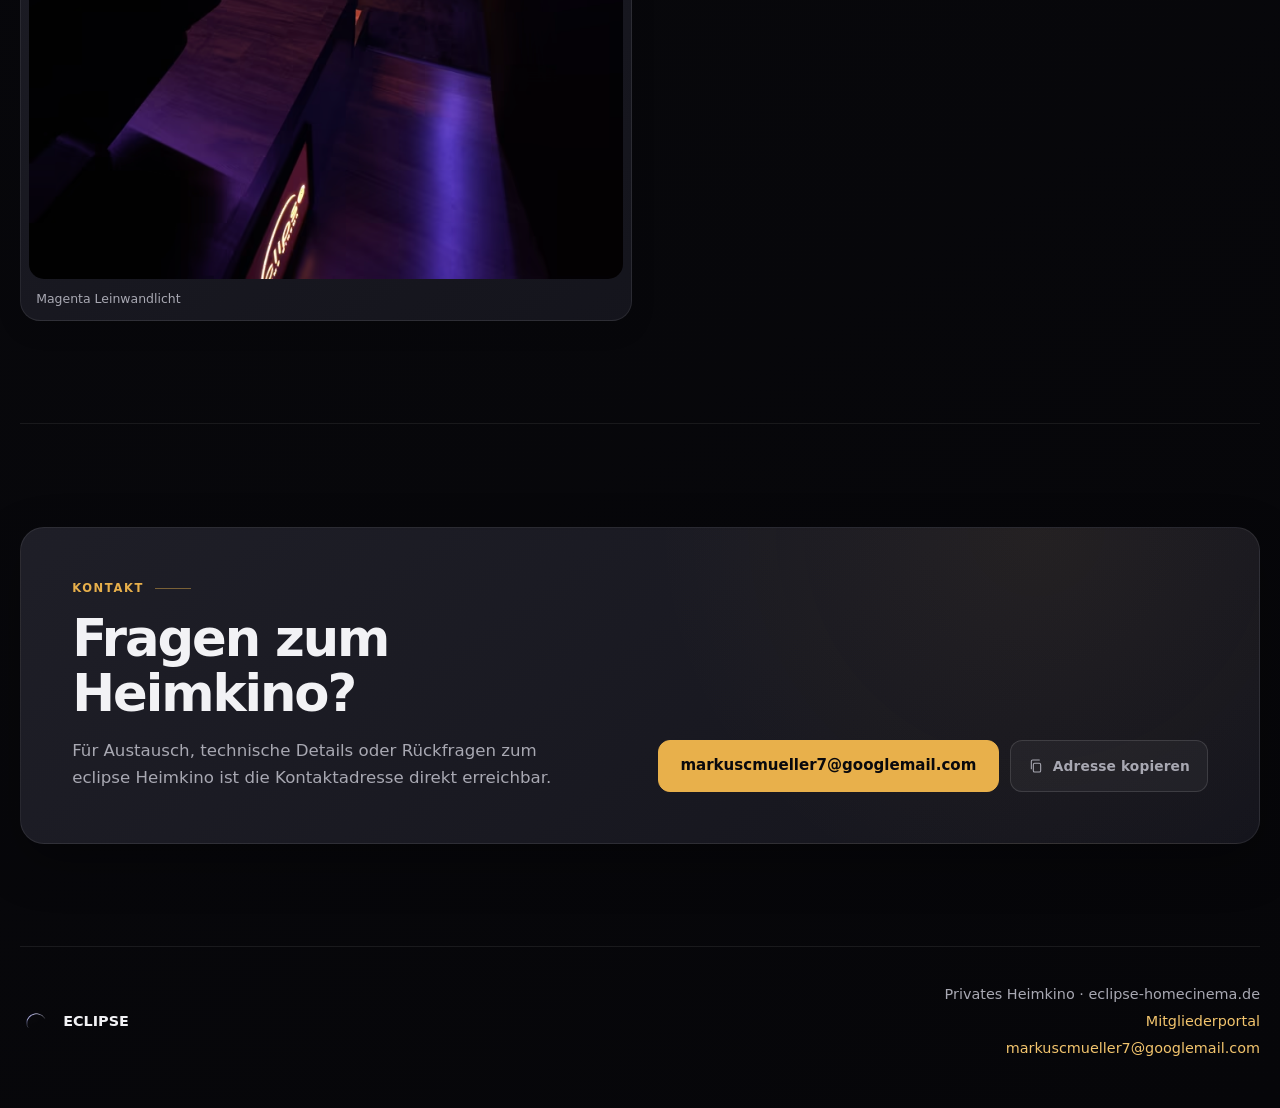
==== commit c9437a0e: "Redesign cinema homepage layout and styling" ====
--- a/index.html
+++ b/index.html
@@ -9,7 +9,7 @@
       content="eclipse ist ein privater Kinoraum mit 332 cm Cinemascope-Leinwand, 24-Kanal-Ton, Double Bass Array und akustisch geplanter Front-, Seiten- und Deckenbehandlung."
     />
     <meta name="robots" content="index, follow, max-image-preview:large" />
-    <meta name="theme-color" content="#05070b" />
+    <meta name="theme-color" content="#05070B" />
     <meta property="og:type" content="website" />
     <meta property="og:url" content="https://eclipse-homecinema.de/" />
     <meta property="og:site_name" content="eclipse homecinema" />
@@ -22,7 +22,7 @@
     <meta property="og:image" content="https://eclipse-homecinema.de/assets/used/responsive/cinema-room-hero-4776-1200.webp" />
     <meta property="og:image:width" content="1200" />
     <meta property="og:image:height" content="675" />
-    <meta property="og:image:alt" content="Blick vom Leinwandbereich auf Lounge-Sessel, Podest und hintere Sitzreihe im blau-violetten Heimkino" />
+    <meta property="og:image:alt" content="Blick vom Leinwandbereich auf Lounge-Sessel, Podest und hintere Sitzreihe im Heimkino" />
     <meta name="twitter:card" content="summary_large_image" />
     <meta name="twitter:title" content="eclipse — Privates Heimkino mit 332 cm Cinemascope-Leinwand" />
     <meta
@@ -30,7 +30,7 @@
       content="Privater Kinoraum mit 21:9-Leinwand, 24-Kanal-Ton, 16 Subwoofern und interaktiver Raumtour."
     />
     <meta name="twitter:image" content="https://eclipse-homecinema.de/assets/used/responsive/cinema-room-hero-4776-1200.webp" />
-    <meta name="twitter:image:alt" content="Blick vom Leinwandbereich auf Lounge-Sessel, Podest und hintere Sitzreihe im blau-violetten Heimkino" />
+    <meta name="twitter:image:alt" content="Blick vom Leinwandbereich auf Lounge-Sessel, Podest und hintere Sitzreihe im Heimkino" />
     <link rel="canonical" href="https://eclipse-homecinema.de/" />
     <link rel="icon" type="image/png" sizes="32x32" href="assets/used/eclipse-favicon-32.png" />
     <link rel="apple-touch-icon" sizes="192x192" href="assets/used/eclipse-favicon-192.png" />
@@ -83,7 +83,7 @@
             "url": "https://eclipse-homecinema.de/assets/used/responsive/cinema-room-hero-4776-1200.webp",
             "width": 1200,
             "height": 675,
-            "caption": "Blick vom Leinwandbereich auf Lounge-Sessel, Podest und hintere Sitzreihe im blau-violetten Heimkino"
+            "caption": "Blick vom Leinwandbereich auf Lounge-Sessel, Podest und hintere Sitzreihe im Heimkino"
           }
         ]
       }
@@ -118,7 +118,7 @@
         <a href="#programm">Programm</a>
         <a href="#galerie">Galerie</a>
         <a href="#kontakt">Kontakt</a>
-        <a href="/portal/">Mitgliederportal</a>
+        <a class="portal-nav-link" href="/portal/">Mitgliederportal</a>
       </nav>
       <div class="nav-backdrop" data-nav-backdrop aria-hidden="true"></div>
     </header>
@@ -163,6 +163,7 @@
               aria-hidden="true"
             />
           </h1>
+          <p class="hero-statement">Heimkino, kompromisslos geplant.</p>
           <p>
             Privater Kinoraum mit 332 cm Cinemascope-Leinwand, 24 Kanälen und
             Double Bass Array. Lautsprecher, Subwoofer und Akustik verschwinden
--- a/styles.css
+++ b/styles.css
@@ -2,24 +2,38 @@
   color-scheme: dark;
   --bg: #05070b;
   --bg-soft: #0b1018;
-  --surface: #111722;
-  --surface-2: #17202c;
-  --surface-3: #1b2532;
-  --text: #f5f7fb;
-  --muted: #a9b3c3;
-  --subtle: #727f90;
-  --line: rgba(255, 255, 255, 0.12);
-  --line-strong: rgba(255, 255, 255, 0.22);
-  --cyan: #6bd8ff;
-  --blue: #527dff;
-  --magenta: #d954ff;
-  --amber: #f0a144;
-  --green: #69d37c;
-  --rose: #f199c2;
-  --shadow: 0 24px 80px rgba(0, 0, 0, 0.44);
-  --radius: 8px;
-  --max: 1180px;
-  --header-height: 5.6rem;
+  --surface: #121218;
+  --surface-2: #191920;
+  --surface-3: #202029;
+  --text: #f2f2f5;
+  --muted: #a8a8b2;
+  --subtle: rgba(235, 235, 245, 0.52);
+  --line: rgba(255, 255, 255, 0.08);
+  --line-strong: rgba(255, 255, 255, 0.16);
+  --accent: #e8b04b;
+  --accent-light: #f2c46d;
+  --accent-dark: #b98128;
+  --cyan: #e8b04b;
+  --blue: #6aa8ff;
+  --magenta: #dd5e59;
+  --amber: #f28c45;
+  --green: #4caf50;
+  --rose: #6aa8ff;
+  --error: #dd5e59;
+  --info: #6aa8ff;
+  --success: #4caf50;
+  --warning: #f28c45;
+  --card-gradient: linear-gradient(145deg, rgba(31, 31, 40, 0.98), rgba(21, 21, 29, 0.98));
+  --panel-gradient: linear-gradient(145deg, rgba(34, 34, 43, 0.78), rgba(24, 24, 32, 0.78));
+  --control-bg: rgba(255, 255, 255, 0.045);
+  --control-hover: rgba(255, 255, 255, 0.08);
+  --shadow: 0 18px 50px rgba(0, 0, 0, 0.3);
+  --panel-shadow: 0 8px 24px rgba(0, 0, 0, 0.14);
+  --radius: 12px;
+  --radius-panel: 18px;
+  --radius-card: 24px;
+  --max: 1280px;
+  --header-height: 5.25rem;
   --header-safe-top: env(safe-area-inset-top, 0px);
 }
 
@@ -38,15 +52,15 @@
   background:
     radial-gradient(
       circle at 18% 8%,
-      rgba(82, 125, 255, 0.16),
+      rgba(232, 176, 75, 0.16),
       transparent 26rem
     ),
     radial-gradient(
       circle at 86% 34%,
-      rgba(167, 165, 255, 0.1),
+      rgba(232, 176, 75, 0.1),
       transparent 24rem
     ),
-    linear-gradient(180deg, #060913 0, var(--bg) 42rem, #040609 100%);
+    linear-gradient(180deg, #0a0a0f 0, var(--bg) 42rem, #060609 100%);
   color: var(--text);
   font-family:
     Inter,
@@ -86,7 +100,7 @@
   left: 1rem;
   z-index: 100;
   padding: 0.6rem 1rem;
-  border: 1px solid rgba(107, 216, 255, 0.7);
+  border: 1px solid rgba(232, 176, 75, 0.7);
   border-radius: var(--radius);
   background: rgba(5, 7, 11, 0.92);
   color: var(--text);
@@ -135,7 +149,7 @@
   gap: 0.55rem;
   padding: 0.35rem 0.55rem 0.35rem 0;
   border-radius: 999px;
-  color: rgba(245, 247, 251, 0.86);
+  color: rgba(242, 242, 245, 0.86);
   transition: color 160ms ease;
 }
 
@@ -167,7 +181,7 @@
 }
 
 .header-brand:focus-visible {
-  outline: 2px solid rgba(107, 216, 255, 0.6);
+  outline: 2px solid rgba(232, 176, 75, 0.6);
   outline-offset: 4px;
 }
 
@@ -215,7 +229,7 @@
   align-items: center;
   justify-content: flex-end;
   gap: 1.6rem;
-  color: rgba(245, 247, 251, 0.78);
+  color: rgba(242, 242, 245, 0.78);
   font-size: 0.88rem;
   font-weight: 680;
 }
@@ -241,7 +255,7 @@
   padding: 0;
   border: 1px solid var(--line-strong);
   border-radius: 999px;
-  background: rgba(8, 12, 20, 0.55);
+  background: rgba(18, 18, 24, 0.55);
   color: var(--text);
   cursor: pointer;
   transition:
@@ -252,13 +266,13 @@
 
 .nav-toggle:hover,
 .nav-toggle:focus-visible {
-  background: rgba(107, 216, 255, 0.14);
-  border-color: rgba(107, 216, 255, 0.55);
+  background: rgba(232, 176, 75, 0.14);
+  border-color: rgba(232, 176, 75, 0.55);
   outline: none;
 }
 
 .nav-toggle:focus-visible {
-  outline: 2px solid rgba(107, 216, 255, 0.6);
+  outline: 2px solid rgba(232, 176, 75, 0.6);
   outline-offset: 3px;
 }
 
@@ -372,13 +386,13 @@
   width: 100%;
   height: auto;
   opacity: 0.9;
-  filter: drop-shadow(0 0 8px rgba(167, 165, 255, 0.22));
+  filter: drop-shadow(0 0 8px rgba(232, 176, 75, 0.22));
 }
 
 .hero-content > p:not(.hero-kicker) {
   max-width: 43rem;
   margin: 1.2rem 0 0;
-  color: rgba(245, 247, 251, 0.88);
+  color: rgba(242, 242, 245, 0.88);
   font-size: 1.28rem;
   line-height: 1.5;
 }
@@ -417,12 +431,12 @@
 }
 
 .button.primary {
-  border-color: rgba(167, 165, 255, 0.62);
+  border-color: rgba(232, 176, 75, 0.62);
   background: linear-gradient(
     135deg,
     rgba(247, 248, 255, 0.98),
-    rgba(167, 165, 255, 0.94) 52%,
-    rgba(107, 216, 255, 0.88)
+    rgba(232, 176, 75, 0.94) 52%,
+    rgba(232, 176, 75, 0.88)
   );
   color: #05070b;
 }
@@ -430,8 +444,8 @@
 .button.primary:hover,
 .button.primary:focus-visible {
   border-color: rgba(247, 248, 255, 0.88);
-  box-shadow: 0 0 0 1px rgba(167, 165, 255, 0.34),
-    0 10px 36px rgba(167, 165, 255, 0.28);
+  box-shadow: 0 0 0 1px rgba(232, 176, 75, 0.34),
+    0 10px 36px rgba(232, 176, 75, 0.28);
 }
 
 .button.secondary,
@@ -442,8 +456,8 @@
 
 .button.secondary:hover,
 .button.secondary:focus-visible {
-  border-color: rgba(107, 216, 255, 0.42);
-  background: rgba(107, 216, 255, 0.08);
+  border-color: rgba(232, 176, 75, 0.42);
+  background: rgba(232, 176, 75, 0.08);
 }
 
 .button.text-link {
@@ -466,7 +480,7 @@
   overflow: hidden;
   border: 1px solid var(--line);
   border-radius: var(--radius);
-  background: rgba(12, 16, 24, 0.84);
+  background: rgba(25, 25, 32, 0.84);
   box-shadow: var(--shadow);
   backdrop-filter: blur(18px);
 }
@@ -603,7 +617,7 @@
   background:
     radial-gradient(
       circle at 78% 14%,
-      rgba(107, 216, 255, 0.08),
+      rgba(232, 176, 75, 0.08),
       transparent 22rem
     ),
     linear-gradient(180deg, rgba(255, 255, 255, 0.03), rgba(255, 255, 255, 0)),
@@ -651,12 +665,12 @@
 }
 
 .tour-views button.is-active {
-  background: rgba(107, 216, 255, 0.16);
+  background: rgba(232, 176, 75, 0.16);
   color: var(--text);
 }
 
 .tour-views button:focus-visible {
-  outline: 2px solid rgba(107, 216, 255, 0.6);
+  outline: 2px solid rgba(232, 176, 75, 0.6);
   outline-offset: 2px;
 }
 
@@ -687,19 +701,19 @@
 }
 
 .tour-layers button[aria-pressed="true"] {
-  border-color: rgba(107, 216, 255, 0.42);
-  background: rgba(107, 216, 255, 0.1);
+  border-color: rgba(232, 176, 75, 0.42);
+  background: rgba(232, 176, 75, 0.1);
   color: var(--text);
 }
 
 .tour-layers button[aria-pressed="false"] {
   opacity: 0.55;
   text-decoration: line-through;
-  text-decoration-color: rgba(245, 247, 251, 0.4);
+  text-decoration-color: rgba(242, 242, 245, 0.4);
 }
 
 .tour-layers button:focus-visible {
-  outline: 2px solid rgba(107, 216, 255, 0.6);
+  outline: 2px solid rgba(232, 176, 75, 0.6);
   outline-offset: 2px;
 }
 
@@ -720,7 +734,7 @@
 }
 
 .dot-bass {
-  background: linear-gradient(135deg, #6bd8ff, #245a8c);
+  background: linear-gradient(135deg, #e8b04b, #b98128);
 }
 
 .dot-acoustics {
@@ -742,14 +756,14 @@
   background:
     linear-gradient(
       180deg,
-      rgba(107, 216, 255, 0.04) 0,
+      rgba(232, 176, 75, 0.04) 0,
       transparent 30%,
       transparent 70%,
-      rgba(240, 161, 68, 0.03) 100%
+      rgba(242, 140, 69, 0.03) 100%
     ),
     radial-gradient(
       circle at 50% 40%,
-      rgba(107, 216, 255, 0.06),
+      rgba(232, 176, 75, 0.06),
       transparent 18rem
     ),
     rgba(5, 7, 11, 0.62);
@@ -798,7 +812,7 @@
 }
 
 .plan-base .wall-stud {
-  fill: rgba(107, 216, 255, 0.05);
+  fill: rgba(232, 176, 75, 0.05);
   stroke: none;
 }
 
@@ -810,7 +824,7 @@
 }
 
 .plan-base .axis {
-  stroke: rgba(107, 216, 255, 0.22);
+  stroke: rgba(232, 176, 75, 0.22);
   stroke-width: 0.6;
   stroke-dasharray: 3 5;
 }
@@ -845,7 +859,7 @@
 .hit:focus-visible .sub {
   stroke: var(--cyan);
   stroke-width: 1.6;
-  filter: drop-shadow(0 0 6px rgba(107, 216, 255, 0.6));
+  filter: drop-shadow(0 0 6px rgba(232, 176, 75, 0.6));
 }
 
 .hit:hover .hit-shape,
@@ -853,7 +867,7 @@
 .hit:hover .speaker-ceiling,
 .hit:hover .speaker-tall,
 .hit:hover .sub {
-  filter: brightness(1.2) drop-shadow(0 0 5px rgba(107, 216, 255, 0.4));
+  filter: brightness(1.2) drop-shadow(0 0 5px rgba(232, 176, 75, 0.4));
 }
 
 .hit.is-active .hit-shape,
@@ -863,123 +877,123 @@
 .hit.is-active .sub {
   stroke: var(--cyan);
   stroke-width: 2;
-  filter: drop-shadow(0 0 10px rgba(107, 216, 255, 0.7));
+  filter: drop-shadow(0 0 10px rgba(232, 176, 75, 0.7));
 }
 
 .screen-line {
-  fill: rgba(245, 247, 251, 0.88);
-  stroke: rgba(107, 216, 255, 0.7);
+  fill: rgba(242, 242, 245, 0.88);
+  stroke: rgba(232, 176, 75, 0.7);
   stroke-width: 0.7;
 }
 
 .screen-front {
-  fill: rgba(245, 247, 251, 0.05);
-  stroke: rgba(245, 247, 251, 0.7);
+  fill: rgba(242, 242, 245, 0.05);
+  stroke: rgba(242, 242, 245, 0.7);
   stroke-width: 1.2;
 }
 
 .podium {
-  fill: rgba(240, 161, 68, 0.08);
-  stroke: rgba(240, 161, 68, 0.55);
+  fill: rgba(242, 140, 69, 0.08);
+  stroke: rgba(242, 140, 69, 0.55);
   stroke-width: 1;
   stroke-dasharray: 4 4;
 }
 
 .seat-row1 {
-  fill: rgba(241, 153, 194, 0.85);
+  fill: rgba(106, 168, 255, 0.85);
   stroke: rgba(255, 255, 255, 0.32);
   stroke-width: 0.8;
 }
 
 .seat-row2 {
-  fill: rgba(240, 161, 68, 0.7);
+  fill: rgba(242, 140, 69, 0.7);
   stroke: rgba(255, 255, 255, 0.3);
   stroke-width: 0.8;
 }
 
 .speaker-floor {
-  fill: rgba(107, 216, 255, 0.85);
-  stroke: rgba(7, 22, 36, 0.6);
+  fill: rgba(232, 176, 75, 0.85);
+  stroke: rgba(9, 9, 13, 0.6);
   stroke-width: 0.6;
 }
 
 .speaker-tall {
-  fill: rgba(107, 216, 255, 0.78);
-  stroke: rgba(7, 22, 36, 0.7);
+  fill: rgba(232, 176, 75, 0.78);
+  stroke: rgba(9, 9, 13, 0.7);
   stroke-width: 0.8;
 }
 
 .speaker-ceiling {
-  fill: rgba(105, 211, 124, 0.7);
-  stroke: rgba(105, 211, 124, 0.95);
+  fill: rgba(76, 175, 80, 0.7);
+  stroke: rgba(76, 175, 80, 0.95);
   stroke-width: 1.2;
   stroke-dasharray: 2.5 2;
 }
 
 .speaker-vog {
-  fill: rgba(105, 211, 124, 0.95);
+  fill: rgba(76, 175, 80, 0.95);
   stroke-dasharray: none;
   stroke-width: 1.6;
 }
 
 .sub {
   fill: url(#sub-grad);
-  stroke: rgba(107, 216, 255, 0.42);
+  stroke: rgba(232, 176, 75, 0.42);
   stroke-width: 0.8;
 }
 
 .sub-cabinet {
   fill: rgba(5, 7, 11, 0.78);
-  stroke: rgba(245, 247, 251, 0.42);
+  stroke: rgba(242, 242, 245, 0.42);
   stroke-width: 0.9;
   shape-rendering: crispEdges;
 }
 
 .acoustic-block {
-  fill: rgba(105, 211, 124, 0.42);
-  stroke: rgba(105, 211, 124, 0.65);
+  fill: rgba(76, 175, 80, 0.42);
+  stroke: rgba(76, 175, 80, 0.65);
   stroke-width: 0.6;
 }
 
 .acoustic-outline {
-  stroke: rgba(105, 211, 124, 0.55);
+  stroke: rgba(76, 175, 80, 0.55);
   stroke-width: 0.6;
   stroke-dasharray: 3 3;
 }
 
 .acoustic-heater {
-  stroke: rgba(217, 84, 255, 0.55);
+  stroke: rgba(242, 140, 69, 0.55);
   stroke-width: 0.7;
 }
 
 .front-insulation {
-  fill: rgba(241, 153, 194, 0.42);
-  stroke: rgba(241, 153, 194, 0.66);
+  fill: rgba(106, 168, 255, 0.42);
+  stroke: rgba(106, 168, 255, 0.66);
   stroke-width: 0.7;
   shape-rendering: crispEdges;
 }
 
 .rear-absorber {
-  fill: rgba(241, 153, 194, 0.34);
-  stroke: rgba(241, 153, 194, 0.62);
+  fill: rgba(106, 168, 255, 0.34);
+  stroke: rgba(106, 168, 255, 0.62);
   stroke-width: 0.7;
 }
 
 .projector-port {
-  fill: rgba(245, 247, 251, 0.06);
-  stroke: rgba(245, 247, 251, 0.48);
+  fill: rgba(242, 242, 245, 0.06);
+  stroke: rgba(242, 242, 245, 0.48);
   stroke-width: 0.9;
 }
 
 .port-hole {
   fill: rgba(5, 7, 11, 0.82);
-  stroke: rgba(107, 216, 255, 0.48);
+  stroke: rgba(232, 176, 75, 0.48);
   stroke-width: 0.8;
   pointer-events: none;
 }
 
 .heater-slot {
-  stroke: rgba(217, 84, 255, 0.6);
+  stroke: rgba(242, 140, 69, 0.6);
   stroke-width: 1.5;
   stroke-linecap: round;
   pointer-events: none;
@@ -987,35 +1001,35 @@
 
 .door {
   fill: rgba(255, 255, 255, 0.04);
-  stroke: rgba(245, 247, 251, 0.55);
+  stroke: rgba(242, 242, 245, 0.55);
   stroke-width: 1;
 }
 
 .door-frame {
-  stroke: rgba(245, 247, 251, 0.4);
+  stroke: rgba(242, 242, 245, 0.4);
   stroke-width: 0.8;
   stroke-dasharray: 2 3;
   pointer-events: none;
 }
 
 .door-handle {
-  fill: rgba(245, 247, 251, 0.7);
+  fill: rgba(242, 242, 245, 0.7);
   pointer-events: none;
 }
 
 .speaker-ceiling-up {
-  fill: rgba(105, 211, 124, 0.85);
-  stroke: rgba(245, 247, 251, 0.4);
+  fill: rgba(76, 175, 80, 0.85);
+  stroke: rgba(242, 242, 245, 0.4);
 }
 
 .grid-fine {
-  stroke: rgba(105, 211, 124, 0.42);
+  stroke: rgba(76, 175, 80, 0.42);
   stroke-width: 0.5;
   pointer-events: none;
 }
 
 .dim line {
-  stroke: rgba(245, 247, 251, 0.32);
+  stroke: rgba(242, 242, 245, 0.32);
   stroke-width: 0.6;
 }
 
@@ -1026,7 +1040,7 @@
 }
 
 .plan-text-label {
-  fill: rgba(245, 247, 251, 0.62);
+  fill: rgba(242, 242, 245, 0.62);
   font-size: 10px;
   font-weight: 760;
   letter-spacing: 0.08em;
@@ -1034,7 +1048,7 @@
 }
 
 .plan-small-label {
-  fill: rgba(245, 247, 251, 0.78);
+  fill: rgba(242, 242, 245, 0.78);
   font-size: 11px;
   font-weight: 780;
   letter-spacing: 0;
@@ -1074,7 +1088,7 @@
 .tour-info-close:hover,
 .tour-info-close:focus-visible {
   border-color: var(--cyan);
-  background: rgba(107, 216, 255, 0.12);
+  background: rgba(232, 176, 75, 0.12);
   outline: none;
 }
 
@@ -1123,7 +1137,7 @@
 
 .info-specs dd {
   margin: 0;
-  color: rgba(245, 247, 251, 0.88);
+  color: rgba(242, 242, 245, 0.88);
   font-size: 0.92rem;
 }
 
@@ -1173,7 +1187,7 @@
   background:
     radial-gradient(
       circle at 88% 10%,
-      rgba(217, 84, 255, 0.1),
+      rgba(242, 140, 69, 0.1),
       transparent 18rem
     ),
     linear-gradient(180deg, rgba(255, 255, 255, 0.035), rgba(255, 255, 255, 0)),
@@ -1216,9 +1230,9 @@
 
 .catalog-search input:focus,
 .catalog-select select:focus {
-  border-color: rgba(107, 216, 255, 0.66);
+  border-color: rgba(232, 176, 75, 0.66);
   outline: none;
-  box-shadow: 0 0 0 2px rgba(107, 216, 255, 0.14);
+  box-shadow: 0 0 0 2px rgba(232, 176, 75, 0.14);
 }
 
 .catalog-search input[type="search"]::-webkit-search-cancel-button,
@@ -1270,7 +1284,7 @@
 
 .catalog-search-clear:hover,
 .catalog-search-clear:focus-visible {
-  background: rgba(107, 216, 255, 0.16);
+  background: rgba(232, 176, 75, 0.16);
   color: var(--text);
   outline: none;
 }
@@ -1300,12 +1314,12 @@
 }
 
 .catalog-filters button.is-active {
-  background: rgba(107, 216, 255, 0.16);
+  background: rgba(232, 176, 75, 0.16);
   color: var(--text);
 }
 
 .catalog-filters button:focus-visible {
-  outline: 2px solid rgba(107, 216, 255, 0.6);
+  outline: 2px solid rgba(232, 176, 75, 0.6);
   outline-offset: 2px;
 }
 
@@ -1319,7 +1333,7 @@
 }
 
 .catalog-filters button.is-active .catalog-filter-count {
-  color: rgba(245, 247, 251, 0.7);
+  color: rgba(242, 242, 245, 0.7);
 }
 
 .catalog-select {
@@ -1376,7 +1390,7 @@
     linear-gradient(
       90deg,
       rgba(255, 255, 255, 0.035) 0%,
-      rgba(107, 216, 255, 0.09) 50%,
+      rgba(232, 176, 75, 0.09) 50%,
       rgba(255, 255, 255, 0.035) 100%
     );
   background-size: 200% 100%;
@@ -1419,12 +1433,12 @@
 }
 
 .catalog-item:hover {
-  background: rgba(107, 216, 255, 0.055);
-  border-bottom-color: rgba(107, 216, 255, 0.2);
+  background: rgba(232, 176, 75, 0.055);
+  border-bottom-color: rgba(232, 176, 75, 0.2);
 }
 
 .catalog-item:focus-visible {
-  outline: 2px solid rgba(107, 216, 255, 0.56);
+  outline: 2px solid rgba(232, 176, 75, 0.56);
   outline-offset: -2px;
 }
 
@@ -1446,9 +1460,9 @@
   align-items: center;
   min-height: 1.45rem;
   padding: 0.2rem 0.48rem;
-  border: 1px solid rgba(107, 216, 255, 0.35);
+  border: 1px solid rgba(232, 176, 75, 0.35);
   border-radius: 999px;
-  background: rgba(107, 216, 255, 0.08);
+  background: rgba(232, 176, 75, 0.08);
   color: var(--cyan);
   font-size: 0.72rem;
   font-weight: 780;
@@ -1457,14 +1471,14 @@
 }
 
 .catalog-kind.demo {
-  border-color: rgba(240, 161, 68, 0.4);
-  background: rgba(240, 161, 68, 0.1);
+  border-color: rgba(242, 140, 69, 0.4);
+  background: rgba(242, 140, 69, 0.1);
   color: var(--amber);
 }
 
 .catalog-kind.tv {
-  border-color: rgba(105, 211, 124, 0.4);
-  background: rgba(105, 211, 124, 0.1);
+  border-color: rgba(76, 175, 80, 0.4);
+  background: rgba(76, 175, 80, 0.1);
   color: var(--green);
 }
 
@@ -1510,7 +1524,7 @@
   border: 1px solid var(--line);
   border-radius: 999px;
   background: rgba(5, 7, 11, 0.34);
-  color: rgba(245, 247, 251, 0.86);
+  color: rgba(242, 242, 245, 0.86);
   font-size: 0.78rem;
   font-weight: 700;
   line-height: 1;
@@ -1521,9 +1535,9 @@
   align-items: center;
   min-height: 1.72rem;
   padding: 0.28rem 0.64rem;
-  border: 1px solid rgba(107, 216, 255, 0.36);
+  border: 1px solid rgba(232, 176, 75, 0.36);
   border-radius: 999px;
-  background: rgba(107, 216, 255, 0.1);
+  background: rgba(232, 176, 75, 0.1);
   color: var(--cyan);
   font-size: 0.78rem;
   font-weight: 760;
@@ -1537,8 +1551,8 @@
 
 .catalog-detail-button:hover,
 .catalog-detail-button:focus-visible {
-  border-color: rgba(107, 216, 255, 0.64);
-  background: rgba(107, 216, 255, 0.18);
+  border-color: rgba(232, 176, 75, 0.64);
+  background: rgba(232, 176, 75, 0.18);
   color: var(--text);
   outline: none;
 }
@@ -1555,9 +1569,9 @@
   width: fit-content;
   min-height: 1.72rem;
   padding: 0.28rem 0.56rem;
-  border: 1px solid rgba(105, 211, 124, 0.32);
+  border: 1px solid rgba(76, 175, 80, 0.32);
   border-radius: 999px;
-  background: rgba(105, 211, 124, 0.08);
+  background: rgba(76, 175, 80, 0.08);
   color: var(--green);
   font-size: 0.78rem;
   font-weight: 740;
@@ -1570,7 +1584,7 @@
 }
 
 .catalog-episodes summary:focus-visible {
-  outline: 2px solid rgba(105, 211, 124, 0.55);
+  outline: 2px solid rgba(76, 175, 80, 0.55);
   outline-offset: 2px;
 }
 
@@ -1589,7 +1603,7 @@
   border-radius: var(--radius);
   background: rgba(5, 7, 11, 0.28);
   box-shadow: var(--shadow);
-  scrollbar-color: rgba(107, 216, 255, 0.36) transparent;
+  scrollbar-color: rgba(232, 176, 75, 0.36) transparent;
 }
 
 .catalog-episode-season {
@@ -1621,7 +1635,7 @@
 }
 
 .catalog-episode strong {
-  color: rgba(245, 247, 251, 0.92);
+  color: rgba(242, 242, 245, 0.92);
   font-weight: 780;
 }
 
@@ -1632,7 +1646,7 @@
 }
 
 .catalog-episode-name {
-  color: rgba(245, 247, 251, 0.9);
+  color: rgba(242, 242, 245, 0.9);
   overflow-wrap: anywhere;
 }
 
@@ -1701,15 +1715,15 @@
 .catalog-page-ellipsis:focus-visible,
 .catalog-page-nav:hover:not(:disabled),
 .catalog-page-nav:focus-visible {
-  border-color: rgba(107, 216, 255, 0.5);
-  background: rgba(107, 216, 255, 0.1);
+  border-color: rgba(232, 176, 75, 0.5);
+  background: rgba(232, 176, 75, 0.1);
   color: var(--text);
   outline: none;
 }
 
 .catalog-page.is-active {
-  border-color: rgba(107, 216, 255, 0.58);
-  background: rgba(107, 216, 255, 0.18);
+  border-color: rgba(232, 176, 75, 0.58);
+  background: rgba(232, 176, 75, 0.18);
   color: var(--text);
 }
 
@@ -1726,7 +1740,7 @@
 .catalog-page-select {
   min-height: 2.25rem;
   padding: 0.4rem 2rem 0.4rem 0.7rem;
-  border: 1px solid rgba(107, 216, 255, 0.5);
+  border: 1px solid rgba(232, 176, 75, 0.5);
   border-radius: 999px;
   background: rgba(5, 7, 11, 0.9);
   color: var(--text);
@@ -1737,7 +1751,7 @@
 
 .catalog-page-select:focus {
   outline: none;
-  box-shadow: 0 0 0 2px rgba(107, 216, 255, 0.18);
+  box-shadow: 0 0 0 2px rgba(232, 176, 75, 0.18);
 }
 
 .catalog-dialog {
@@ -1786,7 +1800,7 @@
 .catalog-dialog-close:hover,
 .catalog-dialog-close:focus-visible {
   border-color: var(--cyan);
-  background: rgba(107, 216, 255, 0.12);
+  background: rgba(232, 176, 75, 0.12);
   outline: none;
 }
 
@@ -1835,7 +1849,7 @@
   border: 1px solid var(--line-strong);
   border-radius: var(--radius);
   background:
-    radial-gradient(circle at 50% 30%, rgba(107, 216, 255, 0.14), transparent 8rem),
+    radial-gradient(circle at 50% 30%, rgba(232, 176, 75, 0.14), transparent 8rem),
     rgba(5, 7, 11, 0.72);
   color: var(--cyan);
   font-size: 0.78rem;
@@ -1873,7 +1887,7 @@
 .catalog-detail-meta,
 .catalog-detail-overview {
   margin: 1rem 0 0;
-  color: rgba(245, 247, 251, 0.82);
+  color: rgba(242, 242, 245, 0.82);
 }
 
 .catalog-detail-overview {
@@ -1894,9 +1908,9 @@
   min-height: 2rem;
   align-items: center;
   padding: 0.36rem 0.72rem;
-  border: 1px solid rgba(107, 216, 255, 0.34);
+  border: 1px solid rgba(232, 176, 75, 0.34);
   border-radius: 999px;
-  background: rgba(107, 216, 255, 0.08);
+  background: rgba(232, 176, 75, 0.08);
   color: var(--cyan);
   font-size: 0.82rem;
   font-weight: 740;
@@ -1940,7 +1954,7 @@
 
 .catalog-detail-facts dd {
   margin: 0;
-  color: rgba(245, 247, 251, 0.88);
+  color: rgba(242, 242, 245, 0.88);
   font-size: 0.9rem;
   overflow-wrap: anywhere;
 }
@@ -1955,7 +1969,7 @@
   max-height: min(24rem, 45vh);
   overflow: auto;
   padding-right: 0.3rem;
-  scrollbar-color: rgba(107, 216, 255, 0.36) transparent;
+  scrollbar-color: rgba(232, 176, 75, 0.36) transparent;
 }
 
 .catalog-detail-episode {
@@ -1969,7 +1983,7 @@
 }
 
 .catalog-detail-episode strong {
-  color: rgba(245, 247, 251, 0.9);
+  color: rgba(242, 242, 245, 0.9);
   font-size: 0.88rem;
 }
 
@@ -2003,7 +2017,7 @@
 
 .detail-list article {
   padding-left: 1rem;
-  border-left: 2px solid rgba(107, 216, 255, 0.42);
+  border-left: 2px solid rgba(232, 176, 75, 0.42);
 }
 
 .detail-list h3 {
@@ -2023,7 +2037,7 @@
 
 .acoustic-stats > div {
   padding: 1.05rem 1.15rem;
-  background: rgba(12, 16, 24, 0.7);
+  background: rgba(25, 25, 32, 0.7);
 }
 
 .acoustic-stats strong {
@@ -2067,10 +2081,10 @@
   background:
     radial-gradient(
       circle at 50% 52%,
-      rgba(107, 216, 255, 0.12),
+      rgba(232, 176, 75, 0.12),
       transparent 12rem
     ),
-    linear-gradient(180deg, #1a2431, #0d131c);
+    linear-gradient(180deg, #191920, #0b0b10);
 }
 
 .component-card div {
@@ -2116,7 +2130,7 @@
   background:
     radial-gradient(
       circle at 78% 14%,
-      rgba(107, 216, 255, 0.08),
+      rgba(232, 176, 75, 0.08),
       transparent 22rem
     ),
     linear-gradient(180deg, rgba(255, 255, 255, 0.03), rgba(255, 255, 255, 0)),
@@ -2147,14 +2161,14 @@
   background:
     linear-gradient(
       180deg,
-      rgba(107, 216, 255, 0.04) 0,
+      rgba(232, 176, 75, 0.04) 0,
       transparent 30%,
       transparent 70%,
-      rgba(240, 161, 68, 0.03) 100%
+      rgba(242, 140, 69, 0.03) 100%
     ),
     radial-gradient(
       circle at 50% 40%,
-      rgba(107, 216, 255, 0.06),
+      rgba(232, 176, 75, 0.06),
       transparent 18rem
     ),
     rgba(5, 7, 11, 0.62);
@@ -2222,21 +2236,21 @@
 @keyframes rack-hint-pulse {
   0%,
   100% {
-    box-shadow: 0 0 0 0 rgba(107, 216, 255, 0);
+    box-shadow: 0 0 0 0 rgba(232, 176, 75, 0);
   }
   50% {
-    box-shadow: 0 0 22px 2px rgba(107, 216, 255, 0.24);
+    box-shadow: 0 0 22px 2px rgba(232, 176, 75, 0.24);
   }
 }
 
 .rack-cover-trigger:hover .rack-cover-hint,
 .rack-cover-trigger:focus-visible .rack-cover-hint {
   border-color: var(--cyan);
-  background: rgba(107, 216, 255, 0.14);
+  background: rgba(232, 176, 75, 0.14);
 }
 
 .rack-cover-trigger:focus-visible {
-  outline: 2px solid rgba(107, 216, 255, 0.6);
+  outline: 2px solid rgba(232, 176, 75, 0.6);
   outline-offset: 2px;
 }
 
@@ -2268,7 +2282,7 @@
   display: flex;
   align-items: center;
   padding: 0;
-  border: 1px solid rgba(107, 216, 255, 0.2);
+  border: 1px solid rgba(232, 176, 75, 0.2);
   border-radius: 6px;
   background: transparent;
   cursor: pointer;
@@ -2280,16 +2294,16 @@
 
 .rack-hotspot:hover,
 .rack-hotspot:focus-visible {
-  border-color: rgba(107, 216, 255, 0.8);
-  background: rgba(107, 216, 255, 0.08);
-  box-shadow: 0 0 14px rgba(107, 216, 255, 0.2);
+  border-color: rgba(232, 176, 75, 0.8);
+  background: rgba(232, 176, 75, 0.08);
+  box-shadow: 0 0 14px rgba(232, 176, 75, 0.2);
   outline: none;
 }
 
 .rack-hotspot.is-active {
   border-color: var(--cyan);
-  background: rgba(107, 216, 255, 0.12);
-  box-shadow: 0 0 18px rgba(107, 216, 255, 0.3);
+  background: rgba(232, 176, 75, 0.12);
+  box-shadow: 0 0 18px rgba(232, 176, 75, 0.3);
 }
 
 .rack-hotspot-dot {
@@ -2298,7 +2312,7 @@
   width: 1.35rem;
   height: 1.35rem;
   margin-left: -0.7rem;
-  border: 1px solid rgba(107, 216, 255, 0.65);
+  border: 1px solid rgba(232, 176, 75, 0.65);
   border-radius: 999px;
   background: rgba(5, 7, 11, 0.88);
   color: var(--cyan);
@@ -2429,12 +2443,12 @@
   background:
     radial-gradient(
       circle at 50% 0%,
-      rgba(240, 161, 68, 0.08),
+      rgba(242, 140, 69, 0.08),
       transparent 22rem
     ),
     radial-gradient(
       circle at 50% 100%,
-      rgba(107, 216, 255, 0.08),
+      rgba(232, 176, 75, 0.08),
       transparent 22rem
     ),
     linear-gradient(180deg, rgba(255, 255, 255, 0.035), rgba(255, 255, 255, 0)),
@@ -2501,15 +2515,15 @@
 
 .contact-clipboard:hover,
 .contact-clipboard:focus-visible {
-  border-color: rgba(107, 216, 255, 0.42);
-  background: rgba(107, 216, 255, 0.08);
+  border-color: rgba(232, 176, 75, 0.42);
+  background: rgba(232, 176, 75, 0.08);
   color: var(--text);
   outline: none;
 }
 
 .contact-clipboard.is-copied {
-  border-color: rgba(105, 211, 124, 0.5);
-  background: rgba(105, 211, 124, 0.12);
+  border-color: rgba(76, 175, 80, 0.5);
+  background: rgba(76, 175, 80, 0.12);
   color: var(--green);
 }
 
@@ -2567,7 +2581,7 @@
 
 .lightbox figcaption {
   margin: 0;
-  color: rgba(245, 247, 251, 0.78);
+  color: rgba(242, 242, 245, 0.78);
   font-size: 0.92rem;
   letter-spacing: 0.02em;
   text-align: center;
@@ -2597,7 +2611,7 @@
 .lightbox-close:hover,
 .lightbox-close:focus-visible {
   border-color: var(--cyan);
-  background: rgba(107, 216, 255, 0.1);
+  background: rgba(232, 176, 75, 0.1);
   outline: none;
 }
 
@@ -2626,7 +2640,7 @@
 .lightbox-nav:hover:not([disabled]),
 .lightbox-nav:focus-visible {
   border-color: var(--cyan);
-  background: rgba(107, 216, 255, 0.1);
+  background: rgba(232, 176, 75, 0.1);
   outline: none;
 }
 
@@ -2722,13 +2736,13 @@
     background:
       radial-gradient(
         circle at 100% 0%,
-        rgba(82, 125, 255, 0.18),
+        rgba(232, 176, 75, 0.18),
         transparent 18rem
       ),
-      linear-gradient(180deg, rgba(11, 16, 24, 0.98), rgba(5, 7, 11, 0.98));
+      linear-gradient(180deg, rgba(18, 18, 24, 0.98), rgba(5, 7, 11, 0.98));
     border-left: 1px solid var(--line-strong);
     box-shadow: -28px 0 60px rgba(0, 0, 0, 0.55);
-    color: rgba(245, 247, 251, 0.92);
+    color: rgba(242, 242, 245, 0.92);
     font-size: 1.05rem;
     transform: translateX(100%);
     transition: transform 320ms cubic-bezier(0.2, 0.7, 0.2, 1);
@@ -2832,8 +2846,8 @@
   }
 
   .tour-views button.is-active {
-    background: rgba(107, 216, 255, 0.22);
-    box-shadow: inset 0 0 0 1px rgba(107, 216, 255, 0.42);
+    background: rgba(232, 176, 75, 0.22);
+    box-shadow: inset 0 0 0 1px rgba(232, 176, 75, 0.42);
   }
 
   .tour-layers {
@@ -2873,7 +2887,7 @@
     padding: 1.4rem 1.2rem 1.6rem;
     border-top: 1px solid var(--line-strong);
     border-radius: 20px 20px 0 0;
-    background: rgba(8, 12, 20, 0.97);
+    background: rgba(18, 18, 24, 0.97);
     box-shadow: 0 -22px 44px rgba(0, 0, 0, 0.5);
     overflow-y: auto;
     transform: translateY(110%);
@@ -3293,6 +3307,1164 @@
 
 }
 
+/* Unified Eclipse visual system: app + Home Assistant cinema controller */
+body {
+  background:
+    radial-gradient(
+      ellipse 120% 85% at 50% -15%,
+      rgba(232, 176, 75, 0.055) 0%,
+      rgba(232, 176, 75, 0.03) 28%,
+      rgba(232, 176, 75, 0.012) 54%,
+      transparent 82%
+    ),
+    linear-gradient(145deg, #0a0a0f 0%, #0e0e13 38%, #0b0b10 62%, #060609 100%);
+  color: var(--text);
+}
+
+::selection {
+  background: rgba(232, 176, 75, 0.28);
+  color: var(--text);
+}
+
+:where(a, button, input, select, summary, [tabindex]):focus-visible {
+  outline: 3px solid rgba(232, 176, 75, 0.62);
+  outline-offset: 3px;
+}
+
+.skip-link {
+  min-height: 44px;
+  border-color: rgba(232, 176, 75, 0.62);
+  border-radius: var(--radius);
+  background: var(--surface-2);
+  color: var(--text);
+}
+
+.site-header {
+  width: min(100% - 2.5rem, var(--max));
+  gap: 1rem;
+  padding-top: calc(0.8rem + var(--header-safe-top));
+  padding-bottom: 0.75rem;
+}
+
+.site-header::before {
+  background: linear-gradient(180deg, rgba(5, 7, 11, 0.92), rgba(5, 7, 11, 0));
+}
+
+.site-header.is-scrolled::before {
+  border-bottom-color: rgba(255, 255, 255, 0.08);
+  background: rgba(9, 9, 13, 0.86);
+  box-shadow: 0 10px 30px rgba(0, 0, 0, 0.18);
+  backdrop-filter: blur(18px) saturate(120%);
+  -webkit-backdrop-filter: blur(18px) saturate(120%);
+}
+
+.header-brand {
+  min-height: 44px;
+  gap: 0.65rem;
+  padding: 0.35rem 0.55rem 0.35rem 0;
+  color: var(--text);
+}
+
+.header-brand .brand-mark {
+  width: 2rem;
+  height: 2rem;
+  opacity: 1;
+}
+
+.header-brand-text {
+  font-size: 0.9rem;
+  font-weight: 800;
+  letter-spacing: 0.08em;
+}
+
+.header-brand:focus-visible,
+.nav-toggle:focus-visible,
+.tour-views button:focus-visible,
+.tour-layers button:focus-visible,
+.catalog-filters button:focus-visible {
+  outline: 3px solid rgba(232, 176, 75, 0.62);
+  outline-offset: 3px;
+}
+
+.main-nav {
+  gap: clamp(0.65rem, 1.2vw, 1.15rem);
+  color: var(--muted);
+  font-size: 0.84rem;
+  font-weight: 700;
+}
+
+.main-nav a {
+  display: inline-flex;
+  align-items: center;
+  min-height: 44px;
+  padding: 0.55rem 0.22rem;
+  border-bottom-width: 2px;
+  transition: color 160ms ease, border-color 160ms ease, background 160ms ease;
+}
+
+.main-nav a:hover,
+.main-nav a:focus-visible,
+.main-nav a.is-active {
+  border-bottom-color: var(--accent);
+  color: var(--text);
+}
+
+.main-nav a.portal-nav-link {
+  min-height: 44px;
+  padding: 0.55rem 0.85rem;
+  border: 1px solid rgba(232, 176, 75, 0.48);
+  border-radius: var(--radius);
+  background: rgba(232, 176, 75, 0.09);
+  color: var(--accent-light);
+}
+
+.main-nav a.portal-nav-link:hover,
+.main-nav a.portal-nav-link:focus-visible {
+  border-color: var(--accent);
+  background: var(--accent);
+  color: #09090d;
+}
+
+.nav-toggle {
+  width: 44px;
+  height: 44px;
+  border-color: rgba(255, 255, 255, 0.12);
+  border-radius: var(--radius);
+  background: var(--control-bg);
+}
+
+.nav-toggle:hover,
+.nav-toggle:focus-visible {
+  border-color: rgba(232, 176, 75, 0.5);
+  background: rgba(232, 176, 75, 0.1);
+}
+
+.hero {
+  min-height: max(44rem, 92svh);
+  border-bottom: 1px solid rgba(255, 255, 255, 0.07);
+}
+
+.hero-image img {
+  filter: saturate(0.88) contrast(1.04) brightness(0.82);
+}
+
+.hero-shade {
+  background:
+    radial-gradient(circle at 18% 52%, rgba(232, 176, 75, 0.1), transparent 28rem),
+    linear-gradient(90deg, rgba(5, 7, 11, 0.97) 0%, rgba(5, 7, 11, 0.78) 38%, rgba(5, 7, 11, 0.12) 78%),
+    linear-gradient(180deg, rgba(5, 7, 11, 0.2) 0%, rgba(5, 7, 11, 0.22) 58%, var(--bg) 100%);
+}
+
+.hero-content {
+  position: relative;
+  width: min(100% - 2.5rem, var(--max));
+  padding: 8.5rem 0 7.8rem;
+}
+
+.hero-content::before {
+  position: absolute;
+  bottom: 7.8rem;
+  left: -1.75rem;
+  width: 2px;
+  height: min(17rem, 40vh);
+  border-radius: 999px;
+  background: linear-gradient(180deg, transparent, var(--accent) 30%, rgba(232, 176, 75, 0.12));
+  content: "";
+}
+
+.hero-kicker {
+  display: inline-flex;
+  align-items: center;
+  gap: 0.55rem;
+  width: fit-content;
+  min-height: 36px;
+  margin-bottom: 1.25rem;
+  padding: 0.42rem 0.75rem;
+  border: 1px solid rgba(232, 176, 75, 0.34);
+  border-radius: 999px;
+  background: rgba(232, 176, 75, 0.09);
+  color: var(--accent-light);
+  font-size: 0.72rem;
+  font-weight: 800;
+  letter-spacing: 0.14em;
+}
+
+.hero-kicker::before {
+  width: 8px;
+  height: 8px;
+  flex: 0 0 auto;
+  border-radius: 50%;
+  background: var(--accent);
+  box-shadow: 0 0 0 4px rgba(232, 176, 75, 0.1);
+  content: "";
+}
+
+.hero-logo-heading {
+  width: clamp(13rem, 21vw, 18rem);
+}
+
+.hero-logo-heading img {
+  opacity: 1;
+  filter: drop-shadow(0 10px 28px rgba(0, 0, 0, 0.38));
+}
+
+.hero-content > .hero-statement {
+  max-width: 48rem;
+  margin: 1rem 0 0;
+  color: var(--text);
+  font-size: clamp(2.3rem, 5vw, 4.6rem);
+  font-weight: 800;
+  line-height: 0.98;
+  letter-spacing: -0.045em;
+  text-wrap: balance;
+}
+
+.hero-content > p:not(.hero-kicker):not(.hero-statement) {
+  max-width: 42rem;
+  margin-top: 1.35rem;
+  color: rgba(242, 242, 245, 0.78);
+  font-size: clamp(1rem, 1.45vw, 1.14rem);
+  line-height: 1.55;
+}
+
+.hero-actions {
+  gap: 0.7rem;
+  margin-top: 2rem;
+}
+
+.button {
+  min-height: 52px;
+  padding: 0.8rem 1.35rem;
+  border-radius: var(--radius);
+  font-size: 0.94rem;
+  font-weight: 800;
+}
+
+.button.primary {
+  border-color: var(--accent);
+  background: var(--accent);
+  color: #09090d;
+  box-shadow: none;
+}
+
+.button.primary:hover,
+.button.primary:focus-visible {
+  border-color: var(--accent-light);
+  background: var(--accent-light);
+  box-shadow: 0 10px 28px rgba(232, 176, 75, 0.16);
+}
+
+.button.secondary,
+.button.text-link {
+  border-color: rgba(255, 255, 255, 0.16);
+  background: rgba(25, 25, 32, 0.78);
+  color: var(--text);
+  backdrop-filter: blur(16px);
+}
+
+.button.secondary:hover,
+.button.secondary:focus-visible,
+.button.text-link:hover,
+.button.text-link:focus-visible {
+  border-color: rgba(232, 176, 75, 0.48);
+  background: rgba(232, 176, 75, 0.09);
+}
+
+.button:active,
+.nav-toggle:active,
+.tour-views button:active,
+.tour-layers button:active,
+.catalog-filters button:active,
+.catalog-page:active,
+.catalog-page-nav:active {
+  transform: scale(0.97);
+}
+
+.facts {
+  width: min(100% - 2.5rem, var(--max));
+  margin-top: -3.15rem;
+}
+
+.facts dl {
+  gap: 1px;
+  border-color: rgba(255, 255, 255, 0.08);
+  border-radius: var(--radius-card);
+  background: rgba(255, 255, 255, 0.08);
+  box-shadow: var(--shadow);
+  backdrop-filter: blur(20px) saturate(120%);
+  -webkit-backdrop-filter: blur(20px) saturate(120%);
+}
+
+.facts div,
+.facts div:last-child {
+  min-height: 9.25rem;
+  padding: 1.45rem 1.5rem;
+  border: 0;
+  background: var(--card-gradient);
+}
+
+.facts dt {
+  display: flex;
+  align-items: center;
+  gap: 0.52rem;
+  color: var(--muted);
+  font-size: 0.7rem;
+  font-weight: 800;
+  letter-spacing: 0.12em;
+}
+
+.facts dt::before {
+  width: 7px;
+  height: 7px;
+  flex: 0 0 auto;
+  border-radius: 50%;
+  background: var(--accent);
+  content: "";
+}
+
+.facts dd {
+  margin-top: 0.55rem;
+}
+
+.facts-value {
+  font-size: clamp(1.75rem, 3vw, 2.2rem);
+  font-weight: 800;
+  letter-spacing: -0.035em;
+}
+
+.facts-note {
+  margin-top: 0.6rem;
+  color: var(--muted);
+  font-size: 0.84rem;
+}
+
+.section {
+  width: min(100% - 2.5rem, var(--max));
+  padding: clamp(5.5rem, 8vw, 7.5rem) 0;
+}
+
+.section-heading {
+  max-width: 58rem;
+  margin-bottom: clamp(2.2rem, 4vw, 3.5rem);
+}
+
+.section-label {
+  display: flex;
+  align-items: center;
+  gap: 0.7rem;
+  margin-bottom: 1rem;
+  color: var(--accent);
+  font-size: 0.72rem;
+  font-weight: 800;
+  letter-spacing: 0.14em;
+}
+
+.section-label::after {
+  width: 2.25rem;
+  height: 1px;
+  background: rgba(232, 176, 75, 0.46);
+  content: "";
+}
+
+h2 {
+  max-width: 15ch;
+  font-size: clamp(2.55rem, 5.2vw, 4.5rem);
+  font-weight: 800;
+  line-height: 0.98;
+  letter-spacing: -0.045em;
+}
+
+.section-copy > p:not(.section-label),
+.section-heading > p:not(.section-label) {
+  max-width: 46rem;
+  color: var(--muted);
+  font-size: clamp(1rem, 1.25vw, 1.08rem);
+  line-height: 1.65;
+}
+
+.acoustic-section,
+.catalog-section,
+.gallery-section,
+.contact-section {
+  border-top-color: rgba(255, 255, 255, 0.07);
+}
+
+.acoustic-section {
+  grid-template-columns: minmax(0, 1.05fr) minmax(0, 0.95fr);
+  gap: clamp(2.5rem, 5vw, 5.5rem);
+}
+
+.feature-media img {
+  border-color: rgba(255, 255, 255, 0.08);
+  border-radius: 20px;
+  box-shadow: var(--shadow);
+}
+
+figcaption {
+  color: var(--muted);
+  font-size: 0.78rem;
+  line-height: 1.45;
+}
+
+.room-tour,
+.catalog-shell,
+.rack-shell,
+.contact-panel {
+  border-color: rgba(255, 255, 255, 0.08);
+  border-radius: var(--radius-card);
+  background:
+    radial-gradient(circle at 82% 0%, rgba(232, 176, 75, 0.055), transparent 24rem),
+    var(--card-gradient);
+  box-shadow: var(--shadow);
+}
+
+.tour-controls,
+.rack-controls,
+.catalog-toolbar {
+  gap: 0.8rem;
+  padding: 1rem 1.2rem;
+  border-bottom-color: rgba(255, 255, 255, 0.08);
+  background: rgba(255, 255, 255, 0.018);
+}
+
+.tour-views,
+.catalog-filters {
+  gap: 0.3rem;
+  padding: 0.25rem;
+  border-color: rgba(255, 255, 255, 0.1);
+  border-radius: 16px;
+  background: rgba(5, 7, 11, 0.46);
+}
+
+.tour-views button,
+.catalog-filters button {
+  min-height: 44px;
+  padding: 0.55rem 0.9rem;
+  border-radius: var(--radius);
+  color: var(--muted);
+}
+
+.tour-views button.is-active,
+.catalog-filters button.is-active {
+  background: var(--accent);
+  color: #09090d;
+  box-shadow: inset 0 0 0 1px rgba(255, 255, 255, 0.12);
+}
+
+.tour-layers {
+  gap: 0.45rem;
+}
+
+.tour-layers button {
+  min-height: 44px;
+  padding: 0.5rem 0.82rem;
+  border-color: rgba(255, 255, 255, 0.1);
+  background: var(--control-bg);
+}
+
+.tour-layers button[aria-pressed="true"] {
+  border-color: rgba(232, 176, 75, 0.42);
+  background: rgba(232, 176, 75, 0.1);
+  color: var(--text);
+}
+
+.tour-layers button[aria-pressed="false"] {
+  color: rgba(235, 235, 245, 0.38);
+}
+
+.dot-seats {
+  background: var(--info);
+}
+
+.dot-speakers {
+  background: var(--accent);
+}
+
+.dot-bass {
+  background: var(--success);
+}
+
+.dot-acoustics {
+  background: var(--warning);
+}
+
+.tour-canvas,
+.rack-canvas {
+  background:
+    linear-gradient(rgba(255, 255, 255, 0.018) 1px, transparent 1px),
+    linear-gradient(90deg, rgba(255, 255, 255, 0.018) 1px, transparent 1px),
+    radial-gradient(circle at 50% 35%, rgba(232, 176, 75, 0.055), transparent 26rem),
+    #0b0b10;
+  background-size: 28px 28px, 28px 28px, auto, auto;
+}
+
+.tour-info,
+.rack-info-body {
+  background: var(--panel-gradient);
+}
+
+.info-kicker,
+.component-card span,
+.catalog-detail-kicker,
+.acoustic-stats strong {
+  color: var(--accent);
+}
+
+.info-kicker,
+.component-card span,
+.catalog-detail-kicker {
+  letter-spacing: 0.12em;
+}
+
+.info-title {
+  font-weight: 800;
+  letter-spacing: -0.02em;
+}
+
+.info-text,
+.info-hint,
+.info-specs dt {
+  color: var(--muted);
+}
+
+.info-specs,
+.info-hint {
+  border-top-color: rgba(255, 255, 255, 0.08);
+}
+
+.tour-info-close,
+.catalog-dialog-close,
+.lightbox-close,
+.lightbox-nav {
+  border-color: rgba(255, 255, 255, 0.14);
+  background: rgba(25, 25, 32, 0.82);
+}
+
+.tour-info-close,
+.catalog-dialog-close,
+.lightbox-close {
+  width: 44px;
+  height: 44px;
+}
+
+.tour-info-close:hover,
+.tour-info-close:focus-visible,
+.catalog-dialog-close:hover,
+.catalog-dialog-close:focus-visible,
+.lightbox-close:hover,
+.lightbox-close:focus-visible,
+.lightbox-nav:hover:not([disabled]),
+.lightbox-nav:focus-visible {
+  border-color: rgba(232, 176, 75, 0.5);
+  background: rgba(232, 176, 75, 0.1);
+}
+
+.hit:focus-visible .hit-shape,
+.hit:focus-visible .speaker-floor,
+.hit:focus-visible .speaker-ceiling,
+.hit:focus-visible .speaker-tall,
+.hit:focus-visible .sub,
+.hit:hover .hit-shape,
+.hit:hover .speaker-floor,
+.hit:hover .speaker-ceiling,
+.hit:hover .speaker-tall,
+.hit:hover .sub,
+.hit.is-active .hit-shape,
+.hit.is-active .speaker-floor,
+.hit.is-active .speaker-ceiling,
+.hit.is-active .speaker-tall,
+.hit.is-active .sub {
+  filter: brightness(1.16) drop-shadow(0 0 7px rgba(232, 176, 75, 0.55));
+}
+
+.plan-base .wall-stud {
+  fill: rgba(232, 176, 75, 0.05);
+}
+
+.plan-base .axis,
+.screen-line {
+  stroke: rgba(232, 176, 75, 0.58);
+}
+
+.seat-row1 {
+  fill: rgba(106, 168, 255, 0.76);
+}
+
+.seat-row2,
+.podium {
+  fill: rgba(242, 140, 69, 0.42);
+  stroke: rgba(242, 140, 69, 0.7);
+}
+
+.speaker-floor,
+.speaker-tall {
+  fill: rgba(232, 176, 75, 0.86);
+  stroke: rgba(9, 9, 13, 0.72);
+}
+
+.speaker-ceiling,
+.speaker-vog {
+  fill: rgba(106, 168, 255, 0.78);
+  stroke: rgba(106, 168, 255, 0.95);
+}
+
+.sub,
+.speaker-ceiling-up {
+  fill: rgba(76, 175, 80, 0.78);
+  stroke: rgba(76, 175, 80, 0.96);
+}
+
+.acoustic-block,
+.acoustic-outline,
+.front-insulation,
+.rear-absorber {
+  fill: rgba(242, 140, 69, 0.22);
+  stroke: rgba(242, 140, 69, 0.62);
+}
+
+.catalog-search input,
+.catalog-select select {
+  min-height: 48px;
+  border-color: rgba(255, 255, 255, 0.16);
+  border-radius: var(--radius);
+  background: #0b0b10;
+}
+
+.catalog-search input:focus,
+.catalog-select select:focus,
+.catalog-page-select:focus {
+  border-color: rgba(232, 176, 75, 0.68);
+  box-shadow: 0 0 0 3px rgba(232, 176, 75, 0.14);
+}
+
+.catalog-search input:focus ~ .catalog-search-icon,
+.catalog-search:focus-within .catalog-search-icon {
+  color: var(--accent);
+}
+
+.catalog-search-clear:hover,
+.catalog-search-clear:focus-visible {
+  background: rgba(232, 176, 75, 0.12);
+}
+
+.catalog-search-clear {
+  right: 0.2rem;
+  width: 44px;
+  height: 44px;
+}
+
+.catalog-filter-count {
+  color: var(--subtle);
+}
+
+.catalog-filters button.is-active .catalog-filter-count {
+  color: rgba(9, 9, 13, 0.68);
+}
+
+.catalog-meta {
+  border-bottom-color: rgba(255, 255, 255, 0.08);
+  color: var(--muted);
+}
+
+.catalog-item {
+  border-bottom-color: rgba(255, 255, 255, 0.07);
+  background: rgba(255, 255, 255, 0.01);
+}
+
+.catalog-item:hover {
+  border-bottom-color: rgba(232, 176, 75, 0.22);
+  background: rgba(232, 176, 75, 0.055);
+}
+
+.catalog-item:focus-visible {
+  outline-color: rgba(232, 176, 75, 0.62);
+}
+
+.catalog-kind,
+.catalog-detail-button,
+.catalog-detail-links a {
+  border-color: rgba(232, 176, 75, 0.36);
+  background: rgba(232, 176, 75, 0.09);
+  color: var(--accent-light);
+}
+
+.catalog-detail-button,
+.catalog-episodes summary,
+.catalog-detail-links a {
+  min-height: 44px;
+  padding: 0.55rem 0.8rem;
+}
+
+.catalog-kind.demo {
+  border-color: rgba(242, 140, 69, 0.4);
+  background: rgba(242, 140, 69, 0.1);
+  color: var(--warning);
+}
+
+.catalog-kind.tv {
+  border-color: rgba(106, 168, 255, 0.4);
+  background: rgba(106, 168, 255, 0.1);
+  color: var(--info);
+}
+
+.catalog-detail-button:hover,
+.catalog-detail-button:focus-visible,
+.catalog-detail-links a:hover,
+.catalog-detail-links a:focus-visible {
+  border-color: rgba(232, 176, 75, 0.62);
+  background: rgba(232, 176, 75, 0.16);
+  color: var(--text);
+}
+
+.catalog-tag,
+.catalog-episode,
+.catalog-detail-card,
+.catalog-detail-episode {
+  border-color: rgba(255, 255, 255, 0.08);
+  border-radius: var(--radius);
+  background: var(--control-bg);
+}
+
+.catalog-pagination {
+  border-top-color: rgba(255, 255, 255, 0.08);
+}
+
+.catalog-page,
+.catalog-page-ellipsis,
+.catalog-page-nav,
+.catalog-page-select {
+  min-height: 44px;
+  border-color: rgba(255, 255, 255, 0.1);
+  border-radius: var(--radius);
+  background: var(--control-bg);
+}
+
+.catalog-page:hover:not(:disabled),
+.catalog-page:focus-visible,
+.catalog-page-ellipsis:hover,
+.catalog-page-ellipsis:focus-visible,
+.catalog-page-nav:hover:not(:disabled),
+.catalog-page-nav:focus-visible {
+  border-color: rgba(232, 176, 75, 0.46);
+  background: rgba(232, 176, 75, 0.09);
+}
+
+.catalog-page.is-active {
+  border-color: var(--accent);
+  background: var(--accent);
+  color: #09090d;
+}
+
+.catalog-dialog {
+  border-color: rgba(255, 255, 255, 0.12);
+  border-radius: var(--radius-card);
+  background: var(--card-gradient);
+  box-shadow: 0 18px 55px rgba(0, 0, 0, 0.34);
+}
+
+.catalog-dialog::backdrop,
+.lightbox::backdrop {
+  background: rgba(0, 0, 0, 0.72);
+  backdrop-filter: blur(8px);
+  -webkit-backdrop-filter: blur(8px);
+}
+
+.catalog-detail-poster {
+  border-radius: 16px;
+  background: radial-gradient(circle at 50% 30%, rgba(232, 176, 75, 0.14), transparent 8rem), #0b0b10;
+  color: var(--accent);
+}
+
+.catalog-detail-header h3 {
+  font-weight: 800;
+  letter-spacing: -0.035em;
+}
+
+.detail-list article {
+  padding: 1rem 1rem 1rem 1.15rem;
+  border: 1px solid rgba(255, 255, 255, 0.08);
+  border-left: 2px solid rgba(232, 176, 75, 0.58);
+  border-radius: 0 16px 16px 0;
+  background: var(--panel-gradient);
+}
+
+.acoustic-stats {
+  gap: 1px;
+  border-color: rgba(255, 255, 255, 0.08);
+  border-radius: var(--radius-panel);
+  background: rgba(255, 255, 255, 0.08);
+  box-shadow: var(--panel-shadow);
+}
+
+.acoustic-stats > div {
+  background: var(--panel-gradient);
+}
+
+.component-grid {
+  gap: 1rem;
+}
+
+.component-card {
+  border-color: rgba(255, 255, 255, 0.08);
+  border-radius: 20px;
+  background: var(--card-gradient);
+  box-shadow: var(--panel-shadow);
+}
+
+.component-card img {
+  background: radial-gradient(circle at 50% 52%, rgba(232, 176, 75, 0.11), transparent 12rem), #101015;
+}
+
+.rack-hotspot {
+  border-color: rgba(232, 176, 75, 0.22);
+}
+
+.rack-hotspot:hover,
+.rack-hotspot:focus-visible,
+.rack-hotspot.is-active {
+  border-color: rgba(232, 176, 75, 0.8);
+  background: rgba(232, 176, 75, 0.08);
+  box-shadow: 0 0 14px rgba(232, 176, 75, 0.18);
+}
+
+.rack-hotspot-dot {
+  border-color: rgba(232, 176, 75, 0.7);
+  background: var(--accent);
+}
+
+.rack-hotspot-label {
+  border-color: rgba(232, 176, 75, 0.52);
+  background: rgba(9, 9, 13, 0.9);
+}
+
+.gallery-grid {
+  gap: 1rem;
+}
+
+.gallery-grid figure {
+  overflow: hidden;
+  padding: 0.5rem 0.5rem 0.75rem;
+  border: 1px solid rgba(255, 255, 255, 0.08);
+  border-radius: 20px;
+  background: var(--card-gradient);
+  box-shadow: var(--panel-shadow);
+  transition: border-color 180ms ease, transform 180ms ease;
+}
+
+.gallery-grid img {
+  border: 0;
+  border-radius: 15px;
+}
+
+.gallery-grid figcaption {
+  margin: 0.68rem 0.45rem 0;
+}
+
+.gallery-grid figure:hover,
+.gallery-grid figure:focus-within {
+  border-color: rgba(232, 176, 75, 0.34);
+}
+
+.gallery-grid figure:hover img,
+.gallery-grid figure:focus-within img {
+  transform: scale(1.006);
+  border-color: transparent;
+}
+
+.contact-panel {
+  grid-template-columns: minmax(0, 1fr) auto;
+  align-items: end;
+  justify-items: stretch;
+  gap: clamp(2rem, 6vw, 5rem);
+  padding: clamp(2rem, 4vw, 3.5rem);
+  text-align: left;
+}
+
+.contact-intro h2 {
+  max-width: none;
+  font-size: clamp(2.1rem, 4vw, 3.5rem);
+  letter-spacing: -0.04em;
+}
+
+.contact-action {
+  justify-content: flex-end;
+}
+
+.contact-clipboard {
+  min-height: 52px;
+  border-color: rgba(255, 255, 255, 0.12);
+  background: var(--control-bg);
+}
+
+.contact-clipboard:hover,
+.contact-clipboard:focus-visible {
+  border-color: rgba(232, 176, 75, 0.42);
+  background: rgba(232, 176, 75, 0.09);
+}
+
+.contact-clipboard.is-copied {
+  border-color: rgba(76, 175, 80, 0.48);
+  background: rgba(76, 175, 80, 0.12);
+  color: var(--success);
+}
+
+.lightbox {
+  background: rgba(5, 7, 11, 0.94);
+}
+
+.lightbox img {
+  border-radius: 20px;
+}
+
+.site-footer {
+  width: min(100% - 2.5rem, var(--max));
+  padding: 2.25rem 0 3rem;
+  border-top-color: rgba(255, 255, 255, 0.08);
+}
+
+.site-footer a {
+  color: var(--accent-light);
+}
+
+@media (hover: hover) and (pointer: fine) {
+  .component-card,
+  .gallery-grid figure {
+    transition: transform 180ms ease, border-color 180ms ease, box-shadow 180ms ease;
+  }
+
+  .component-card:hover,
+  .gallery-grid figure:hover {
+    transform: translateY(-3px);
+    border-color: rgba(232, 176, 75, 0.3);
+    box-shadow: 0 22px 48px rgba(0, 0, 0, 0.28);
+  }
+}
+
+@media (max-width: 980px) {
+  .nav-backdrop {
+    background: rgba(0, 0, 0, 0.62);
+  }
+
+  .main-nav {
+    width: min(22rem, 88vw);
+    padding: calc(5.5rem + var(--header-safe-top)) 1.2rem 1.5rem;
+    border-left-color: rgba(255, 255, 255, 0.1);
+    background:
+      radial-gradient(circle at 100% 0%, rgba(232, 176, 75, 0.08), transparent 20rem),
+      linear-gradient(145deg, rgba(31, 31, 40, 0.99), rgba(12, 12, 17, 0.99));
+    color: var(--text);
+  }
+
+  .main-nav a {
+    min-height: 52px;
+    padding: 0.7rem 0.65rem;
+    border-bottom: 1px solid rgba(255, 255, 255, 0.08);
+  }
+
+  .main-nav a:hover,
+  .main-nav a:focus-visible,
+  .main-nav a.is-active {
+    border-bottom-color: rgba(255, 255, 255, 0.08);
+    color: var(--accent-light);
+  }
+
+  .main-nav a.portal-nav-link {
+    justify-content: center;
+    margin-top: 1rem;
+    border: 1px solid var(--accent);
+    background: var(--accent);
+    color: #09090d;
+  }
+
+  .hero-shade {
+    background:
+      radial-gradient(circle at 24% 58%, rgba(232, 176, 75, 0.08), transparent 22rem),
+      linear-gradient(180deg, rgba(5, 7, 11, 0.2), rgba(5, 7, 11, 0.9) 72%, var(--bg) 100%),
+      linear-gradient(90deg, rgba(5, 7, 11, 0.74), rgba(5, 7, 11, 0.2));
+  }
+
+  .facts dl {
+    grid-template-columns: repeat(2, minmax(0, 1fr));
+  }
+
+  .facts div,
+  .facts div:last-child {
+    min-height: 8.6rem;
+  }
+
+  .acoustic-section {
+    grid-template-columns: 1fr;
+  }
+
+  .component-grid {
+    grid-template-columns: repeat(2, minmax(0, 1fr));
+  }
+
+  .component-card.wide {
+    grid-column: span 2;
+  }
+
+  .acoustic-stats {
+    grid-template-columns: repeat(3, minmax(0, 1fr));
+  }
+
+  .acoustic-stats > div {
+    border-bottom: 0;
+  }
+
+  .tour-info {
+    border-top-color: rgba(255, 255, 255, 0.1);
+    border-radius: var(--radius-card) var(--radius-card) 0 0;
+    background: rgba(25, 25, 32, 0.98);
+  }
+
+  .contact-panel {
+    grid-template-columns: 1fr;
+    align-items: start;
+  }
+
+  .contact-action {
+    justify-content: flex-start;
+  }
+}
+
+@media (max-width: 640px) {
+  :root {
+    --header-height: 5rem;
+  }
+
+  .site-header,
+  .hero-content,
+  .facts,
+  .section,
+  .site-footer {
+    width: min(100% - 1.25rem, var(--max));
+  }
+
+  .site-header {
+    padding-top: calc(0.55rem + var(--header-safe-top));
+    padding-bottom: 0.5rem;
+  }
+
+  .hero {
+    min-height: max(42rem, 92svh);
+  }
+
+  .hero-content {
+    padding-top: 7rem;
+    padding-bottom: 5.6rem;
+  }
+
+  .hero-content::before {
+    display: none;
+  }
+
+  .hero-logo-heading {
+    width: min(100%, 12.75rem);
+    margin-left: 0;
+  }
+
+  .hero-content > .hero-statement {
+    max-width: 10ch;
+    font-size: clamp(2.25rem, 11vw, 3.15rem);
+  }
+
+  .hero-content > p:not(.hero-kicker):not(.hero-statement) {
+    max-width: 34rem;
+    font-size: 0.98rem;
+  }
+
+  .hero-actions {
+    max-width: none;
+  }
+
+  .button {
+    width: 100%;
+  }
+
+  .facts {
+    margin-top: -2.4rem;
+  }
+
+  .facts dl {
+    border-radius: 20px;
+  }
+
+  .facts div,
+  .facts div:last-child {
+    min-height: 8rem;
+    padding: 1.2rem;
+  }
+
+  .section {
+    padding: 5rem 0;
+  }
+
+  h2 {
+    font-size: clamp(2.25rem, 11vw, 3.2rem);
+  }
+
+  .room-tour,
+  .catalog-shell,
+  .rack-shell,
+  .contact-panel {
+    border-radius: 20px;
+  }
+
+  .tour-controls,
+  .rack-controls,
+  .catalog-toolbar {
+    padding: 0.8rem;
+  }
+
+  .tour-views button,
+  .tour-layers button,
+  .catalog-filters button {
+    min-height: 44px;
+  }
+
+  .catalog-filters {
+    border-radius: 16px;
+  }
+
+  .catalog-item {
+    padding-top: 0.85rem;
+    padding-bottom: 0.85rem;
+  }
+
+  .component-grid,
+  .acoustic-stats {
+    grid-template-columns: 1fr;
+  }
+
+  .component-card.wide {
+    grid-column: span 1;
+  }
+
+  .gallery-grid figure {
+    border-radius: 18px;
+  }
+
+  .contact-panel {
+    padding: 2rem 1.25rem;
+  }
+
+  .contact-action {
+    align-items: stretch;
+  }
+}
+
+@media (max-width: 520px) {
+  .facts dl {
+    grid-template-columns: 1fr;
+  }
+
+  .facts div,
+  .facts div:last-child {
+    min-height: 0;
+  }
+}
+
 [data-reveal] {
   opacity: 0;
   transform: translateY(16px);
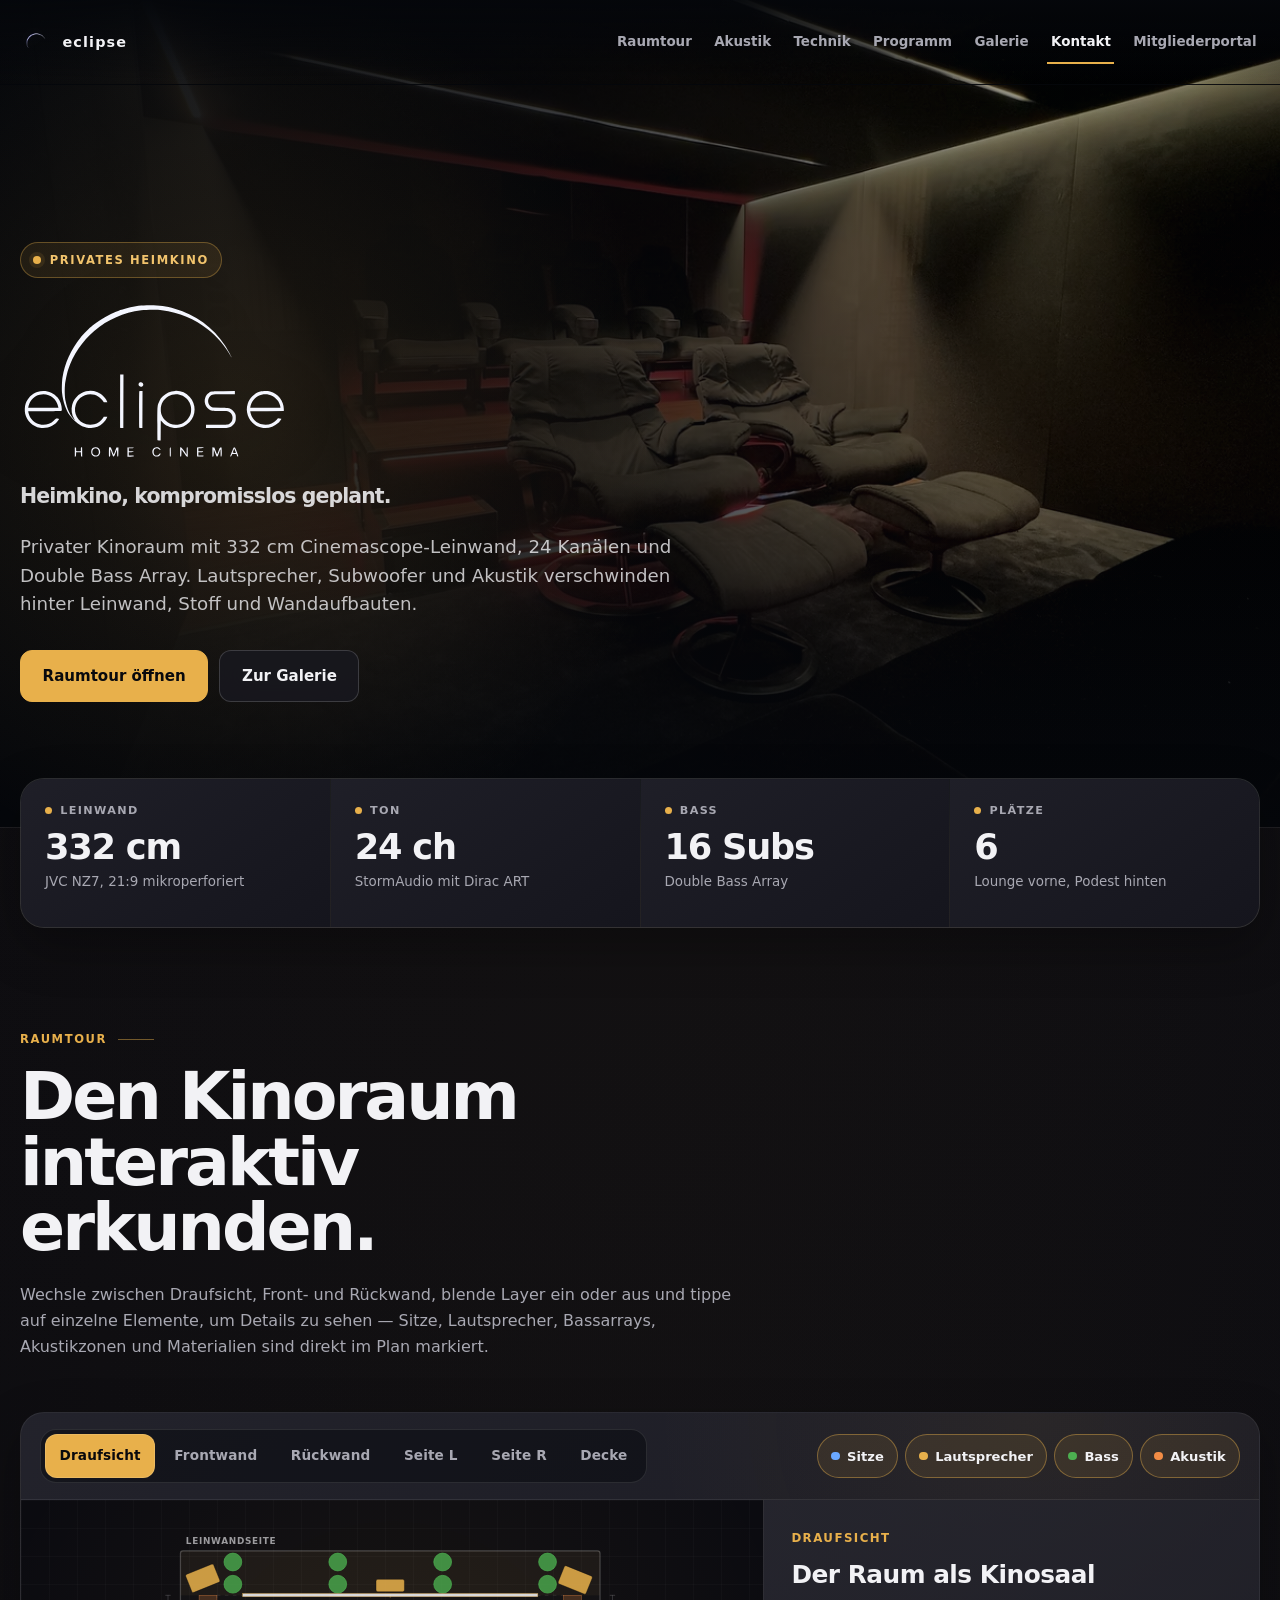
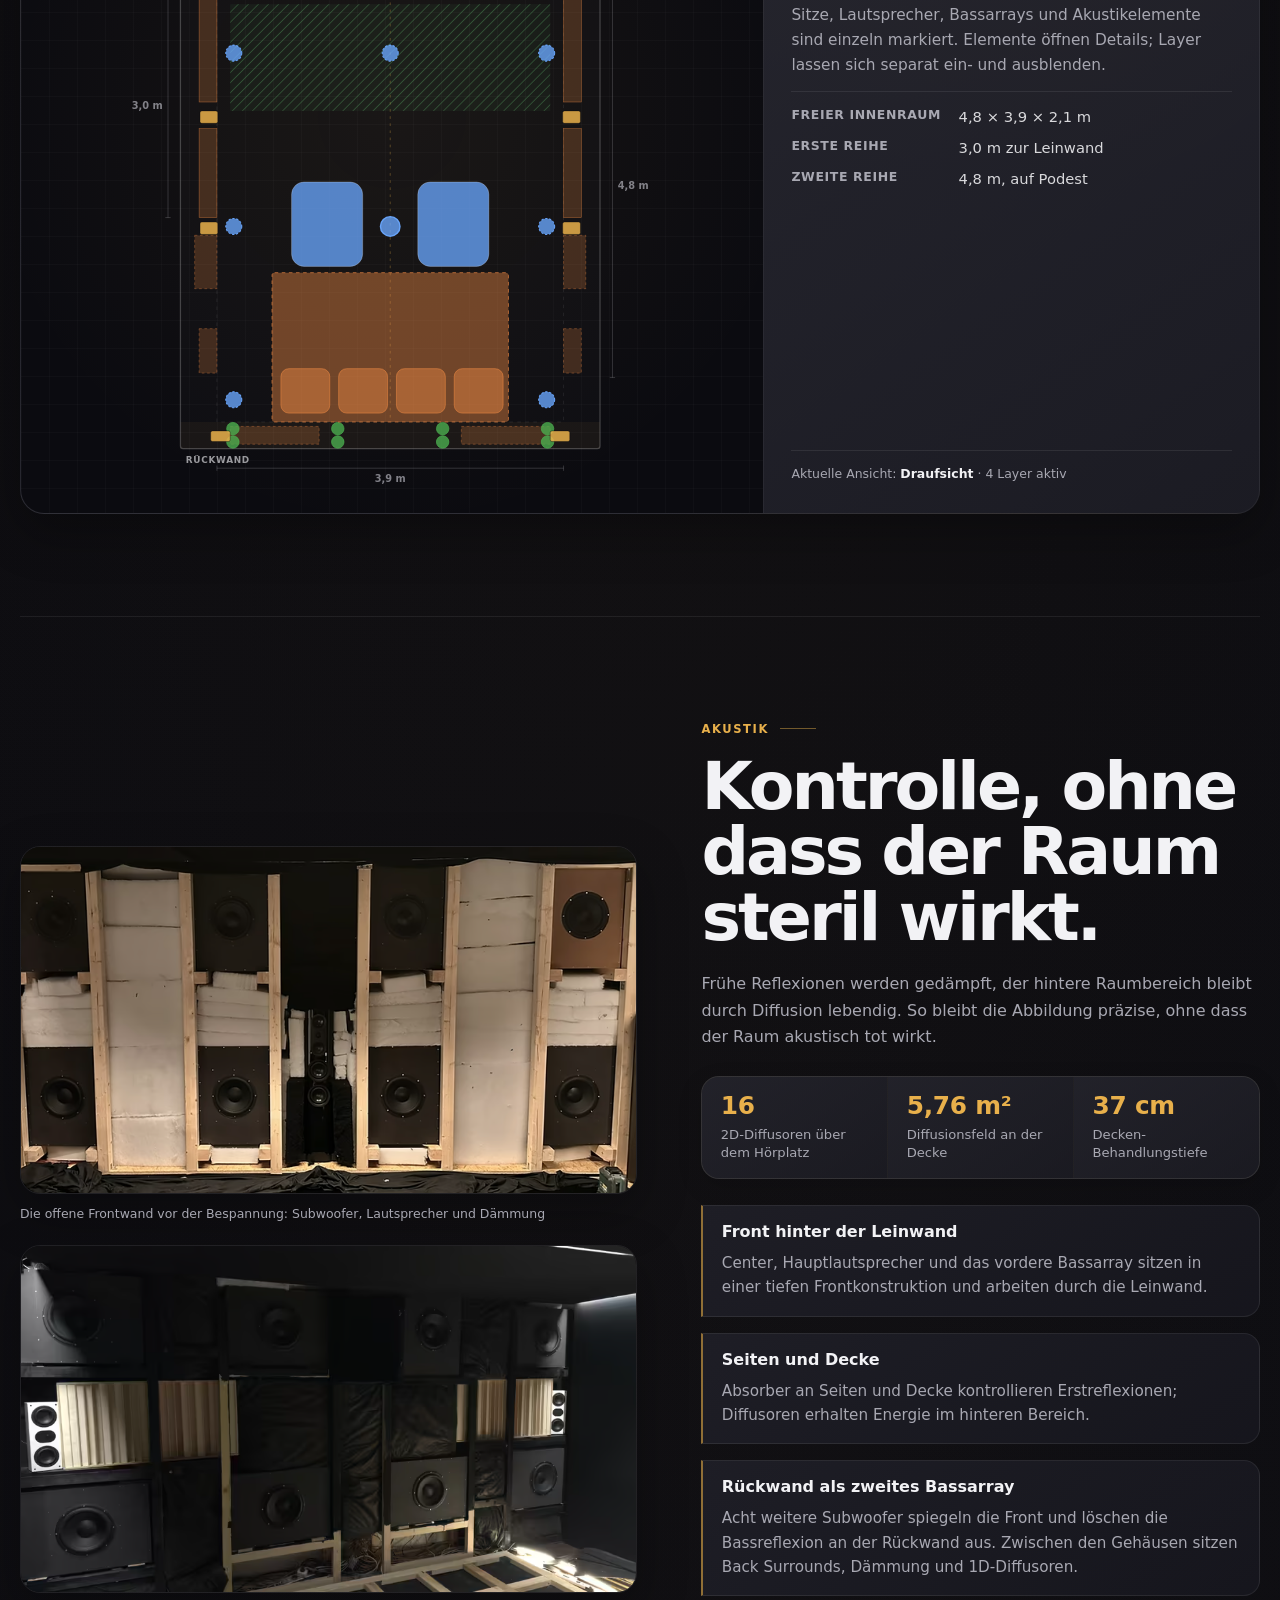
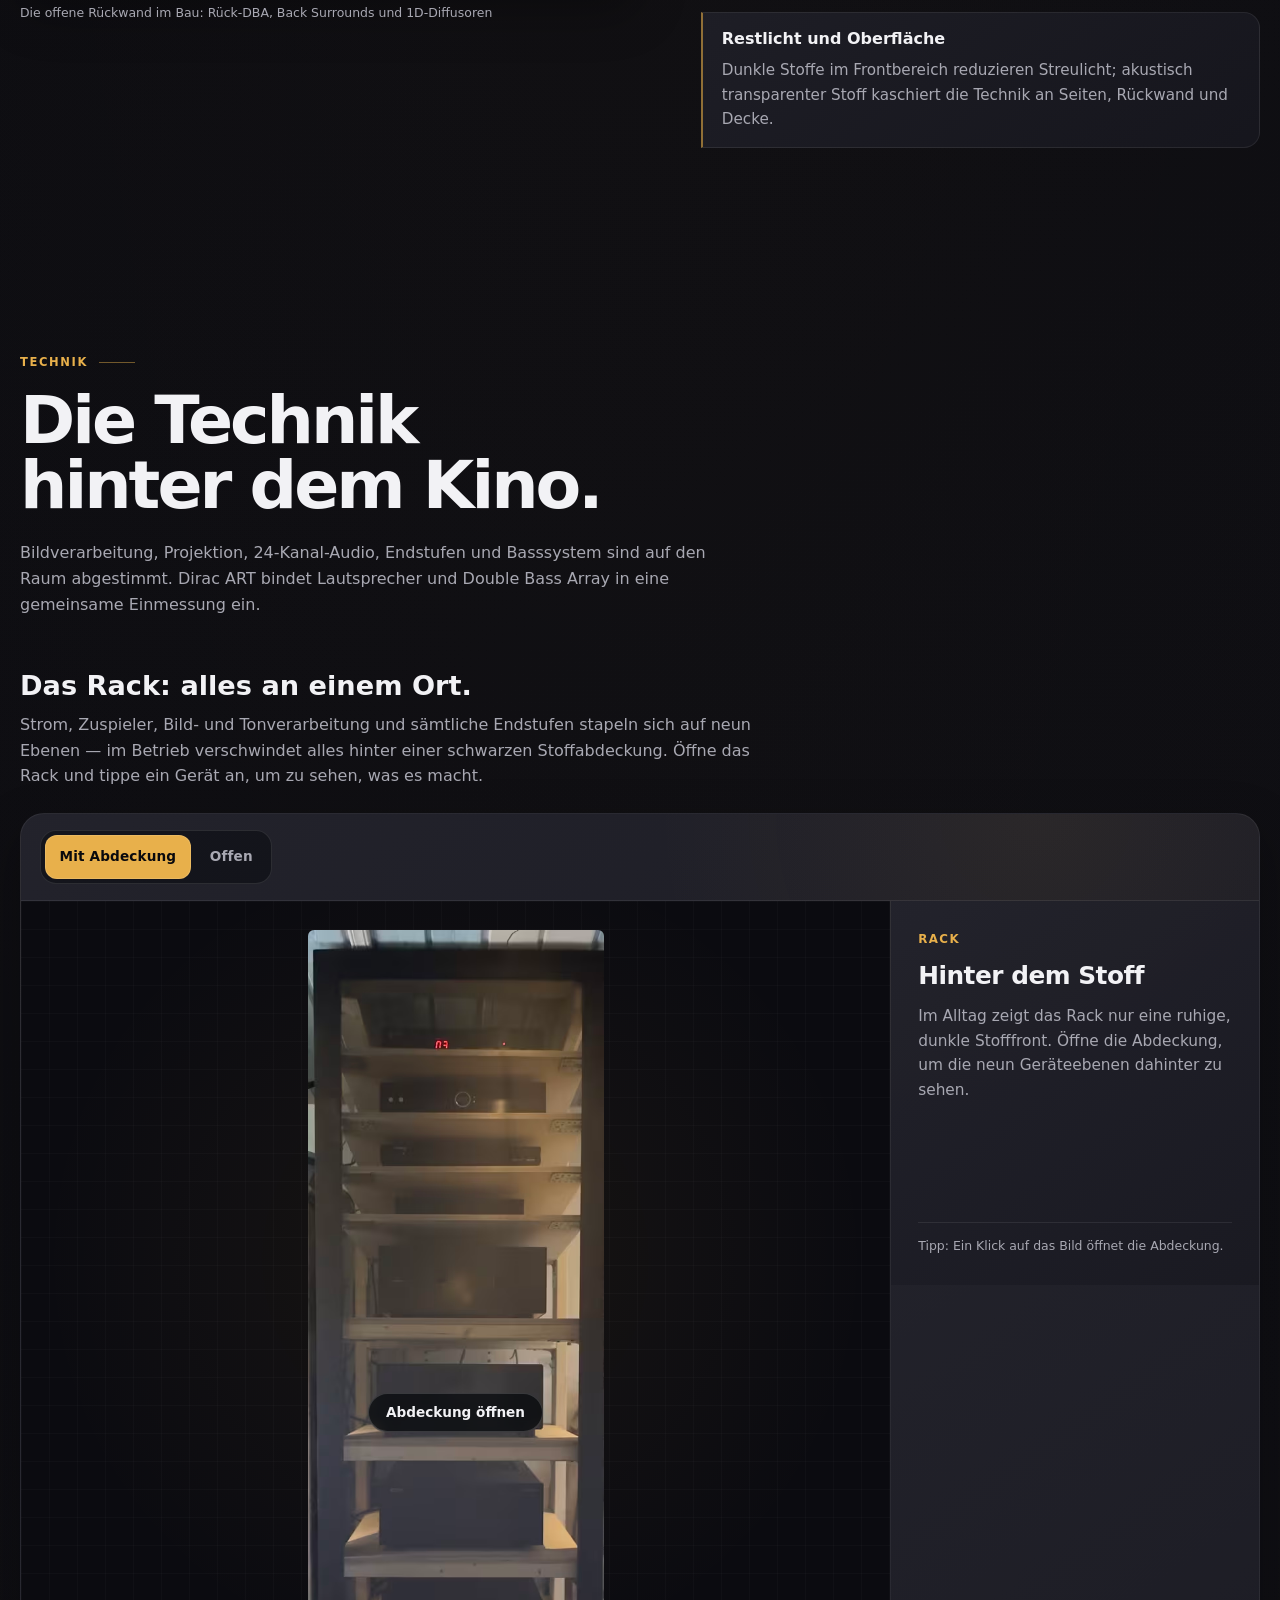
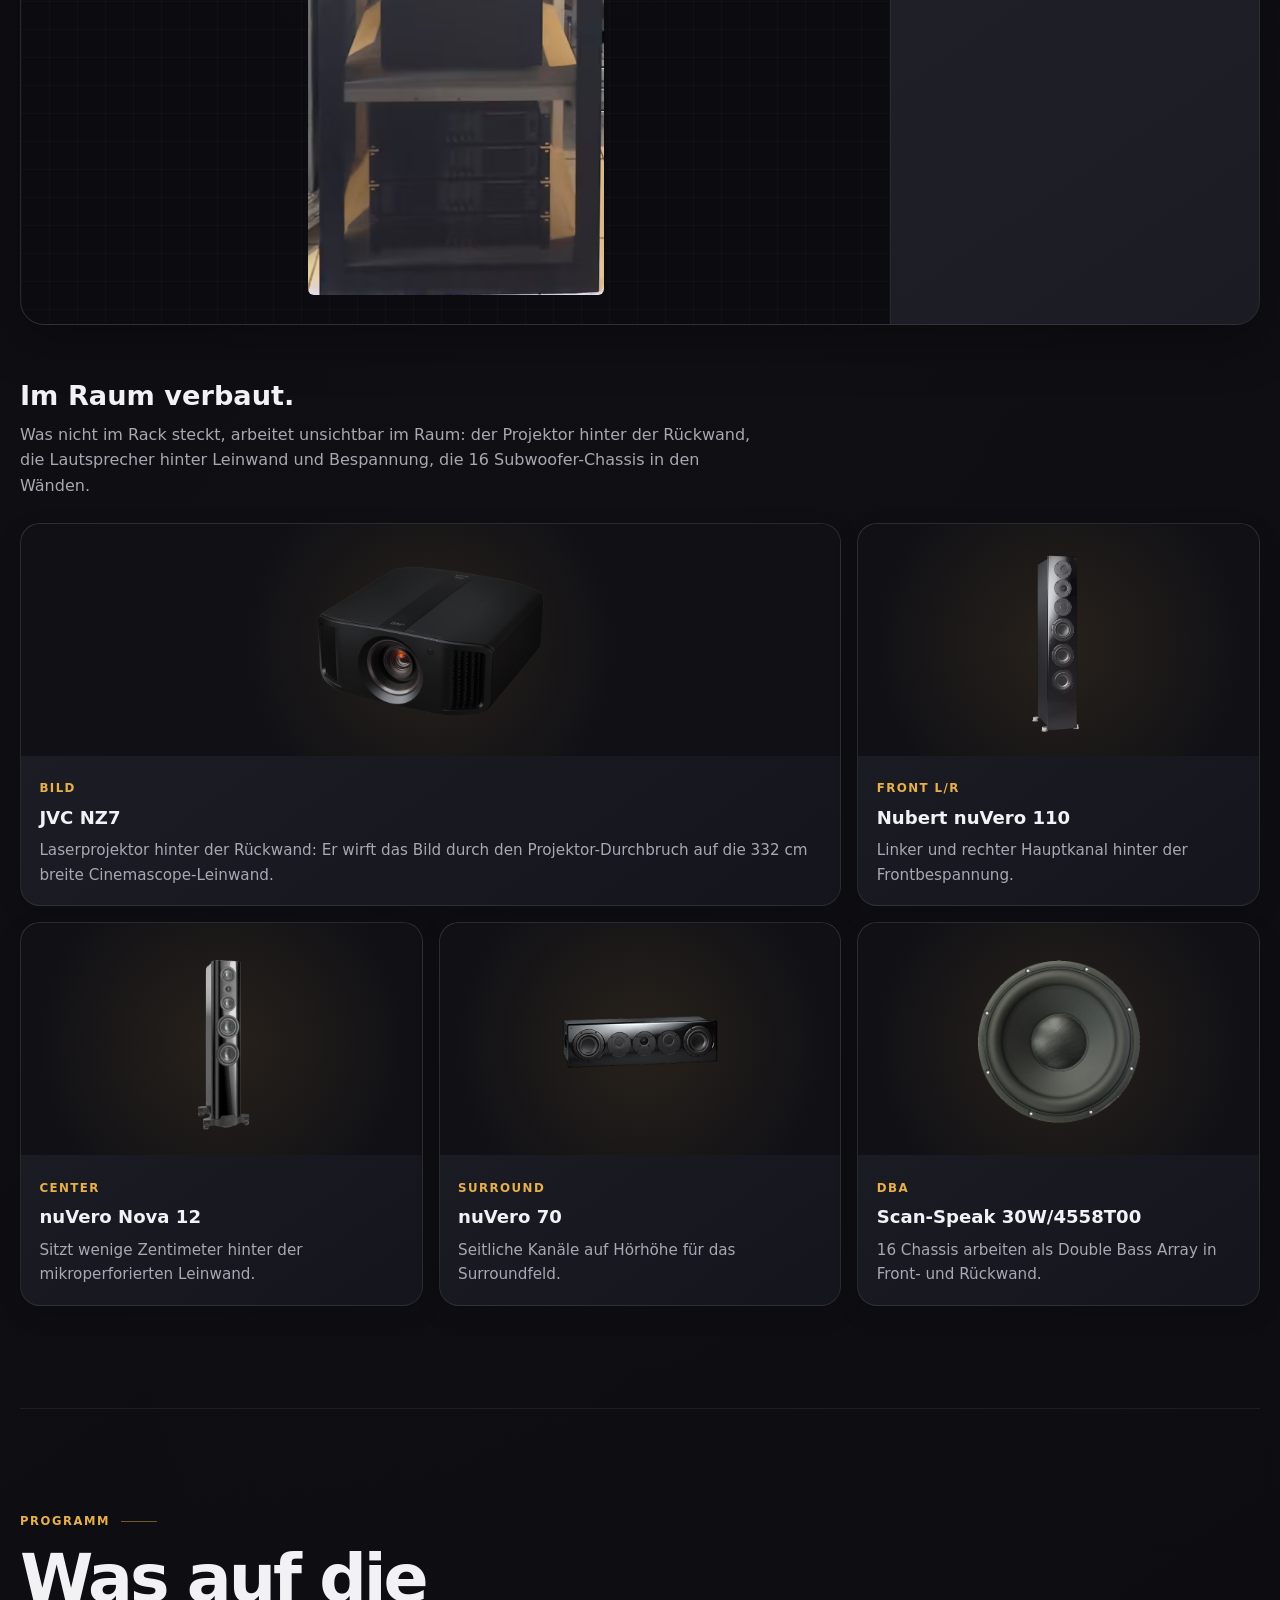
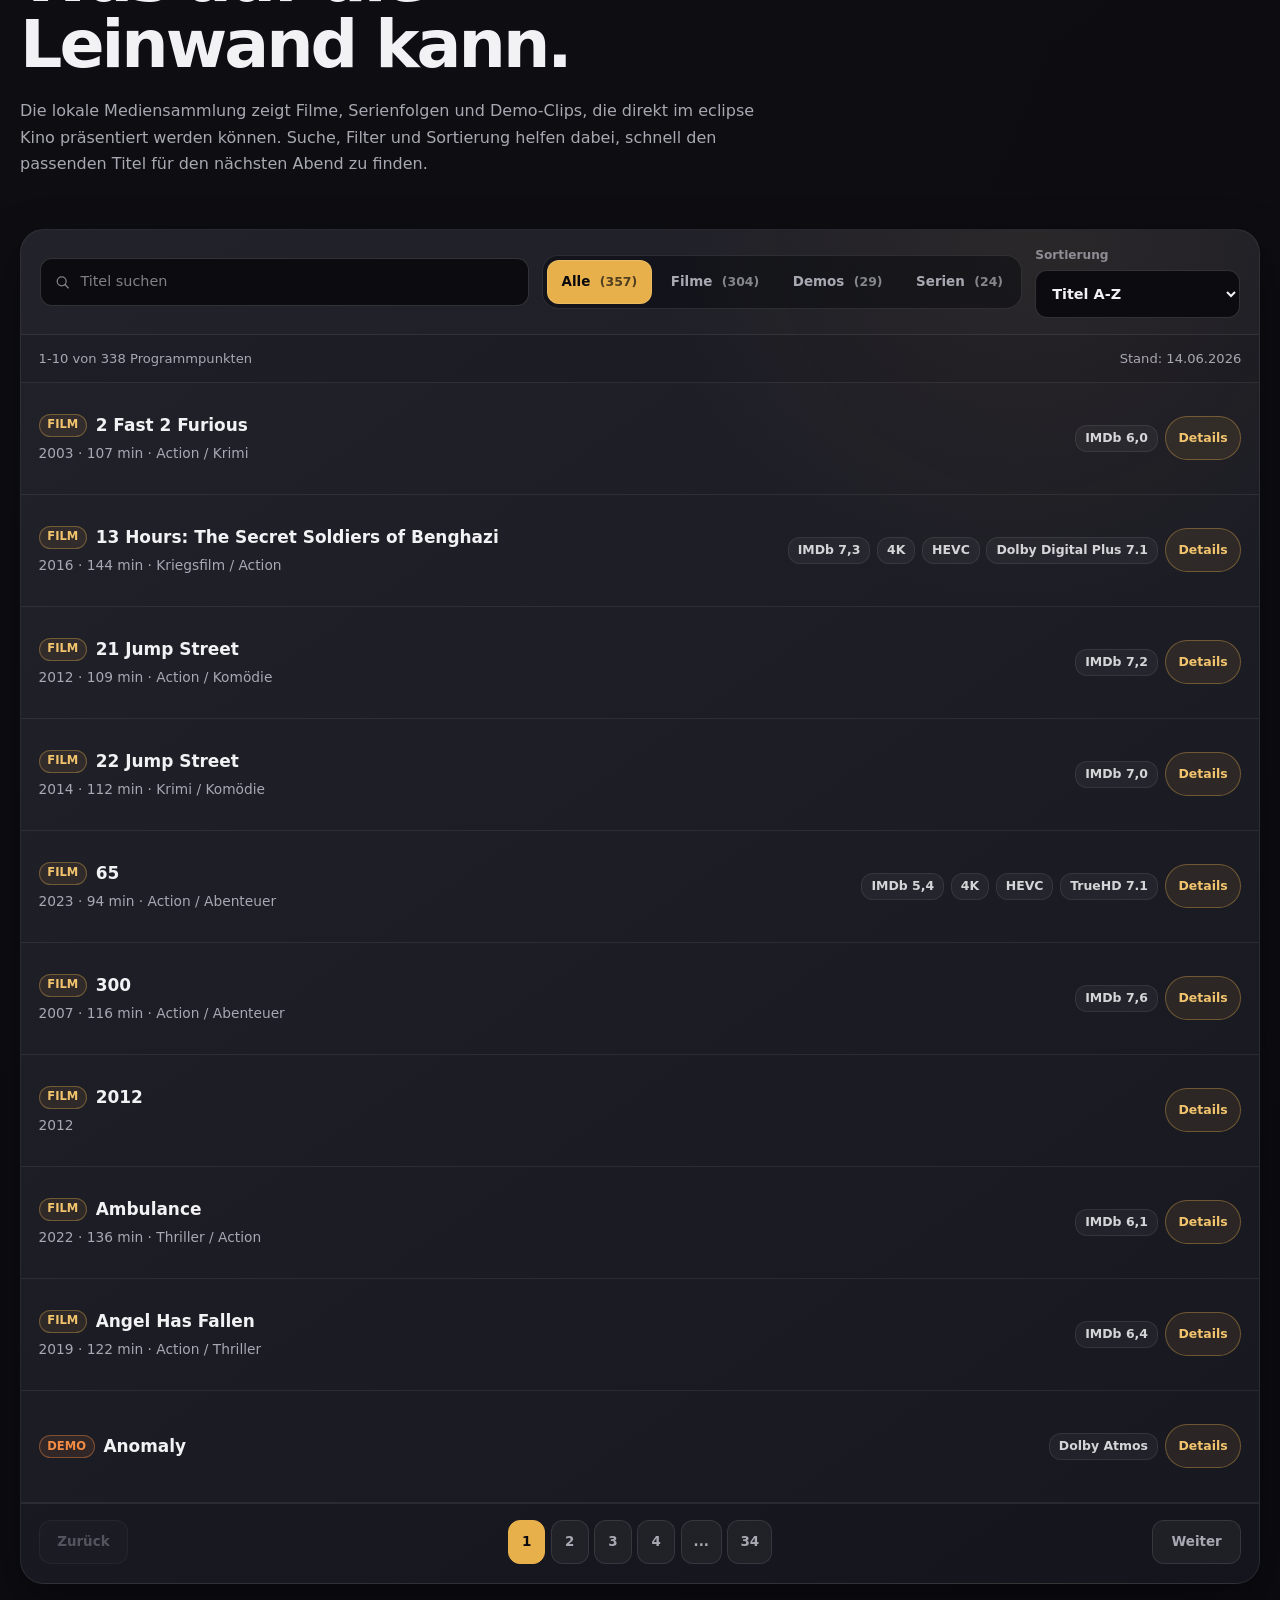
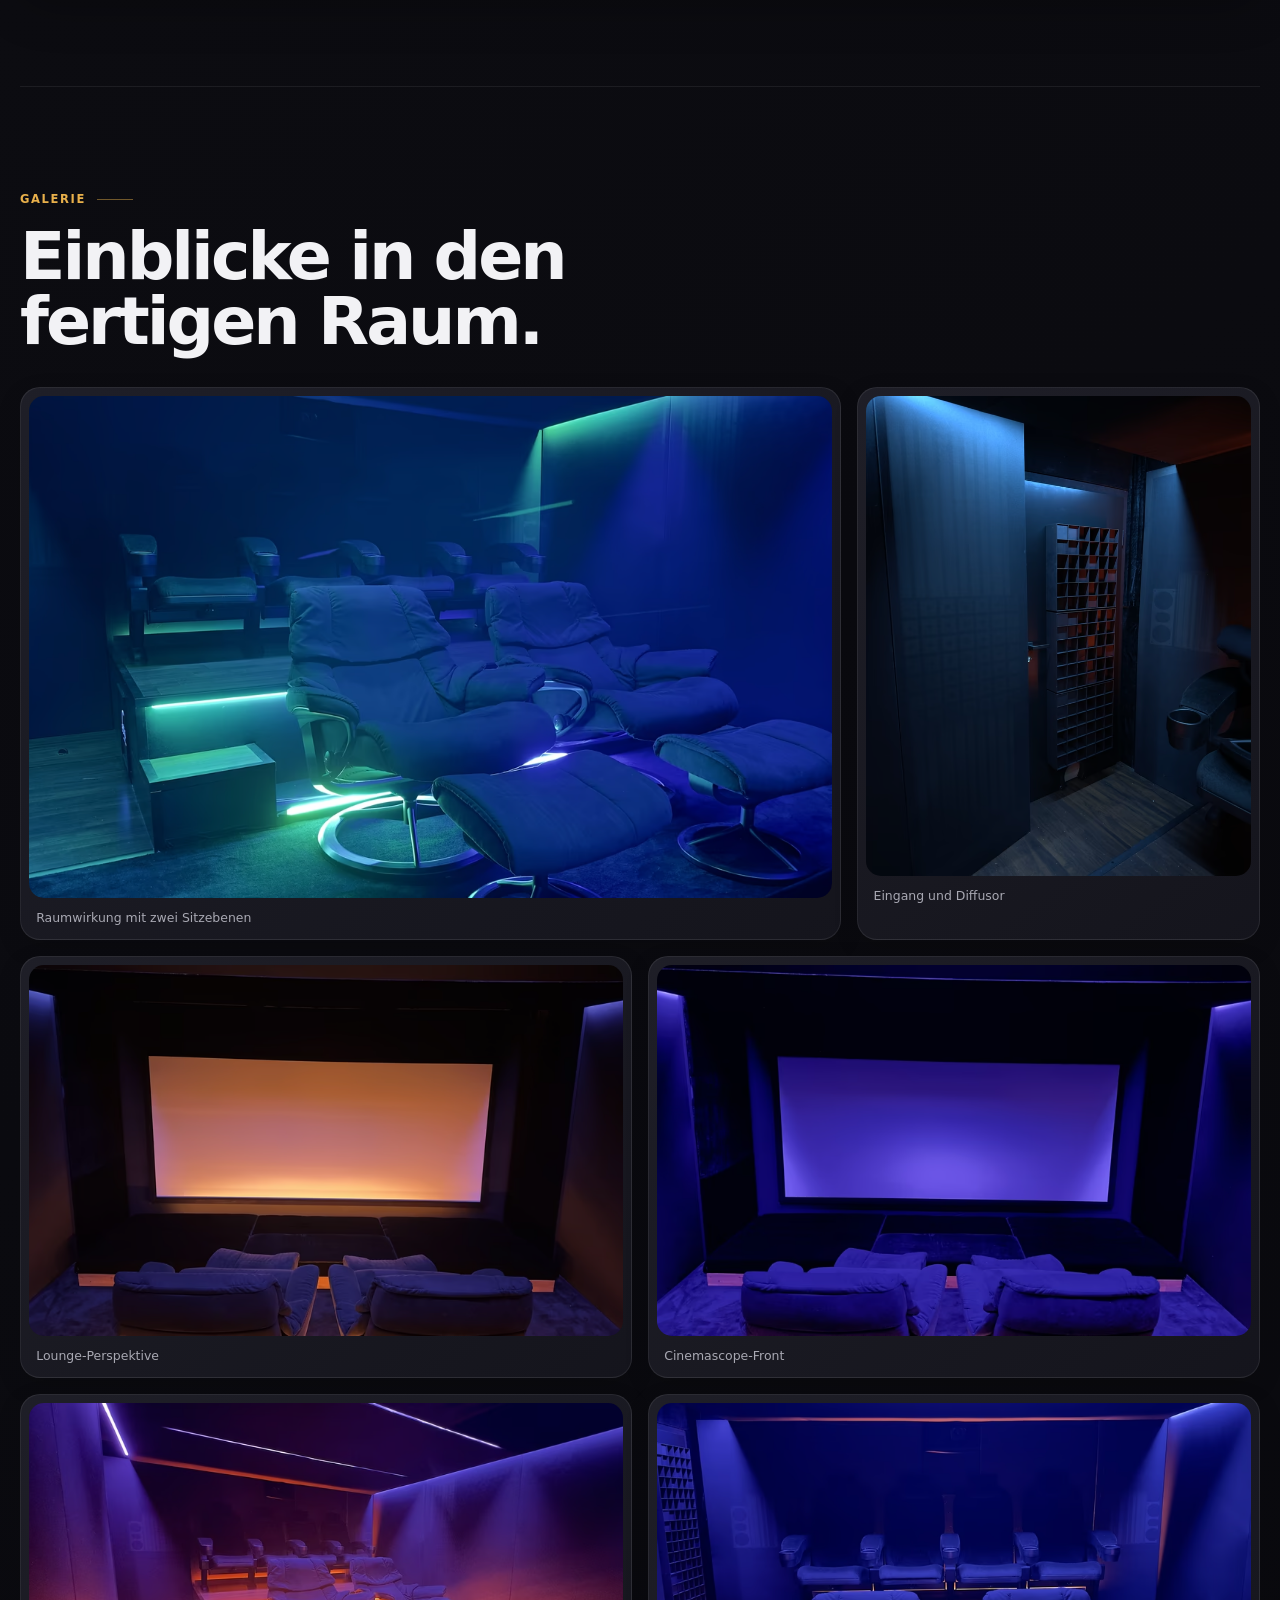
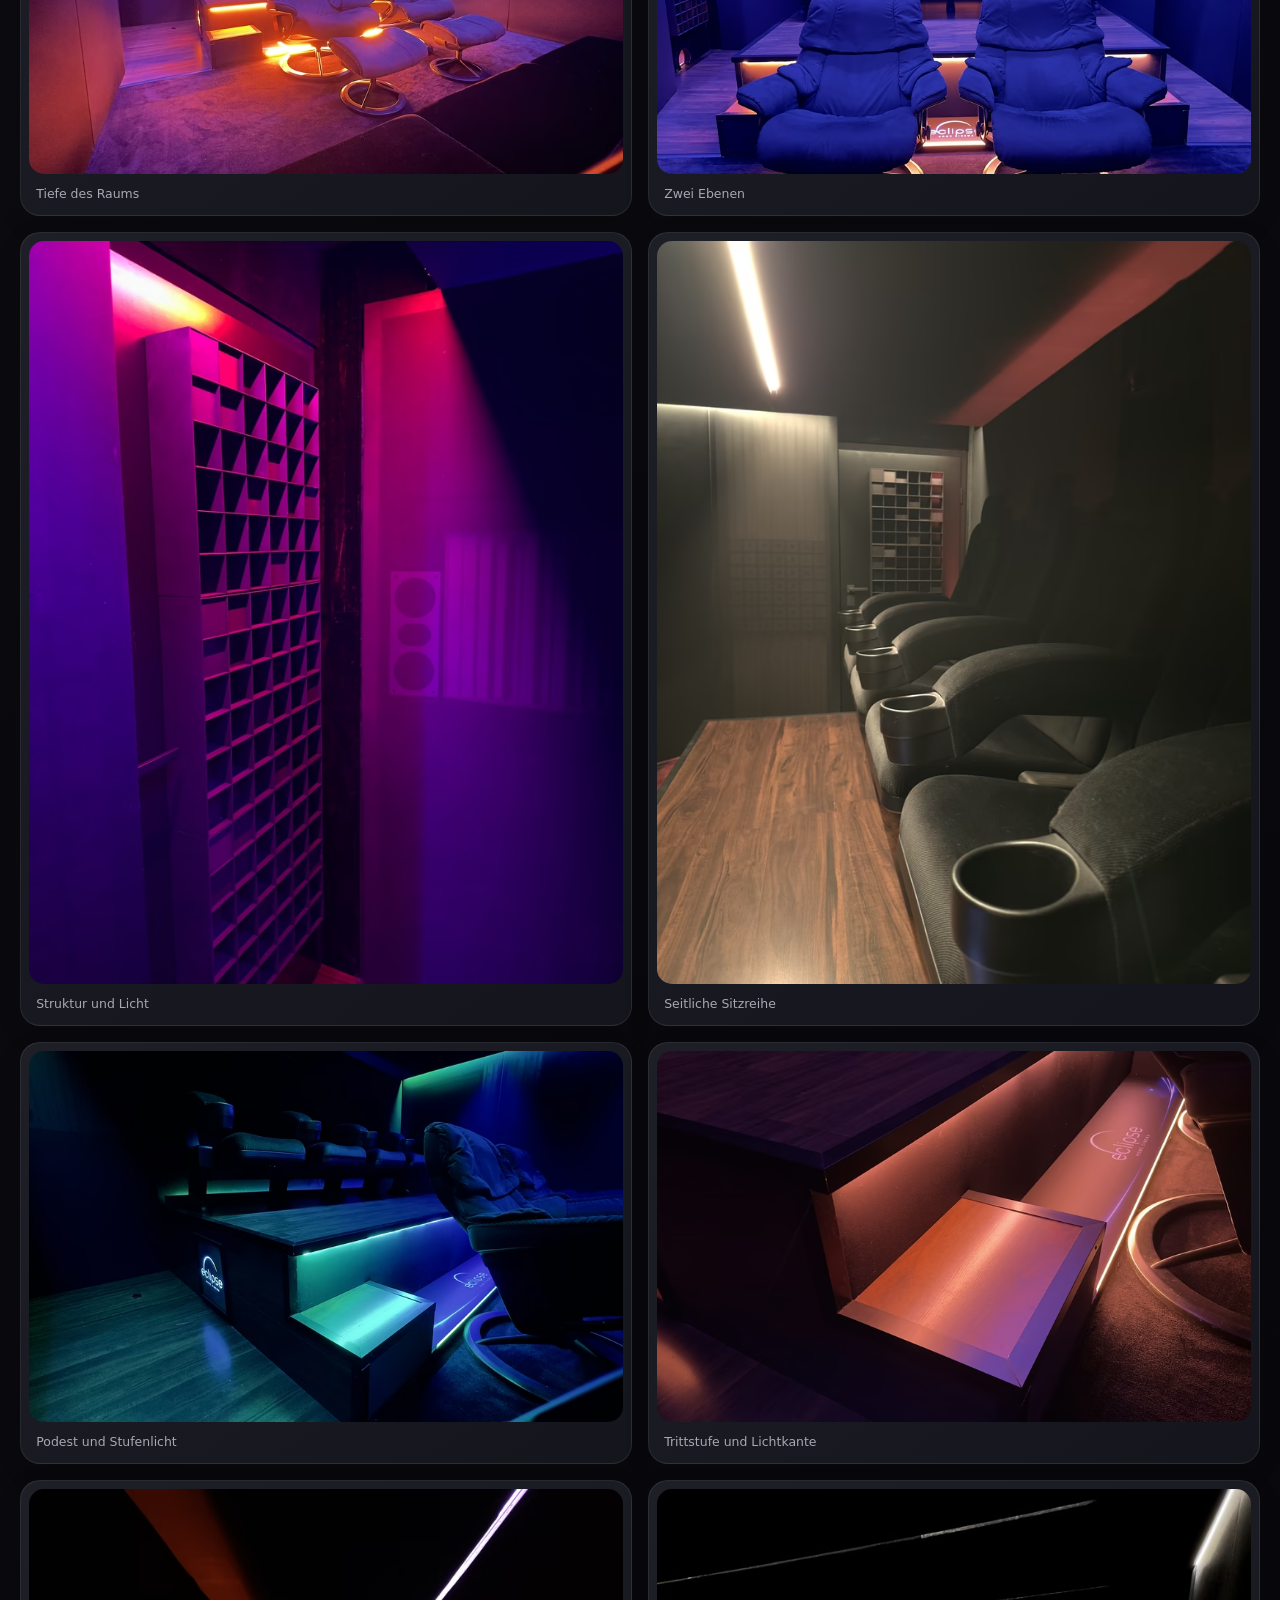
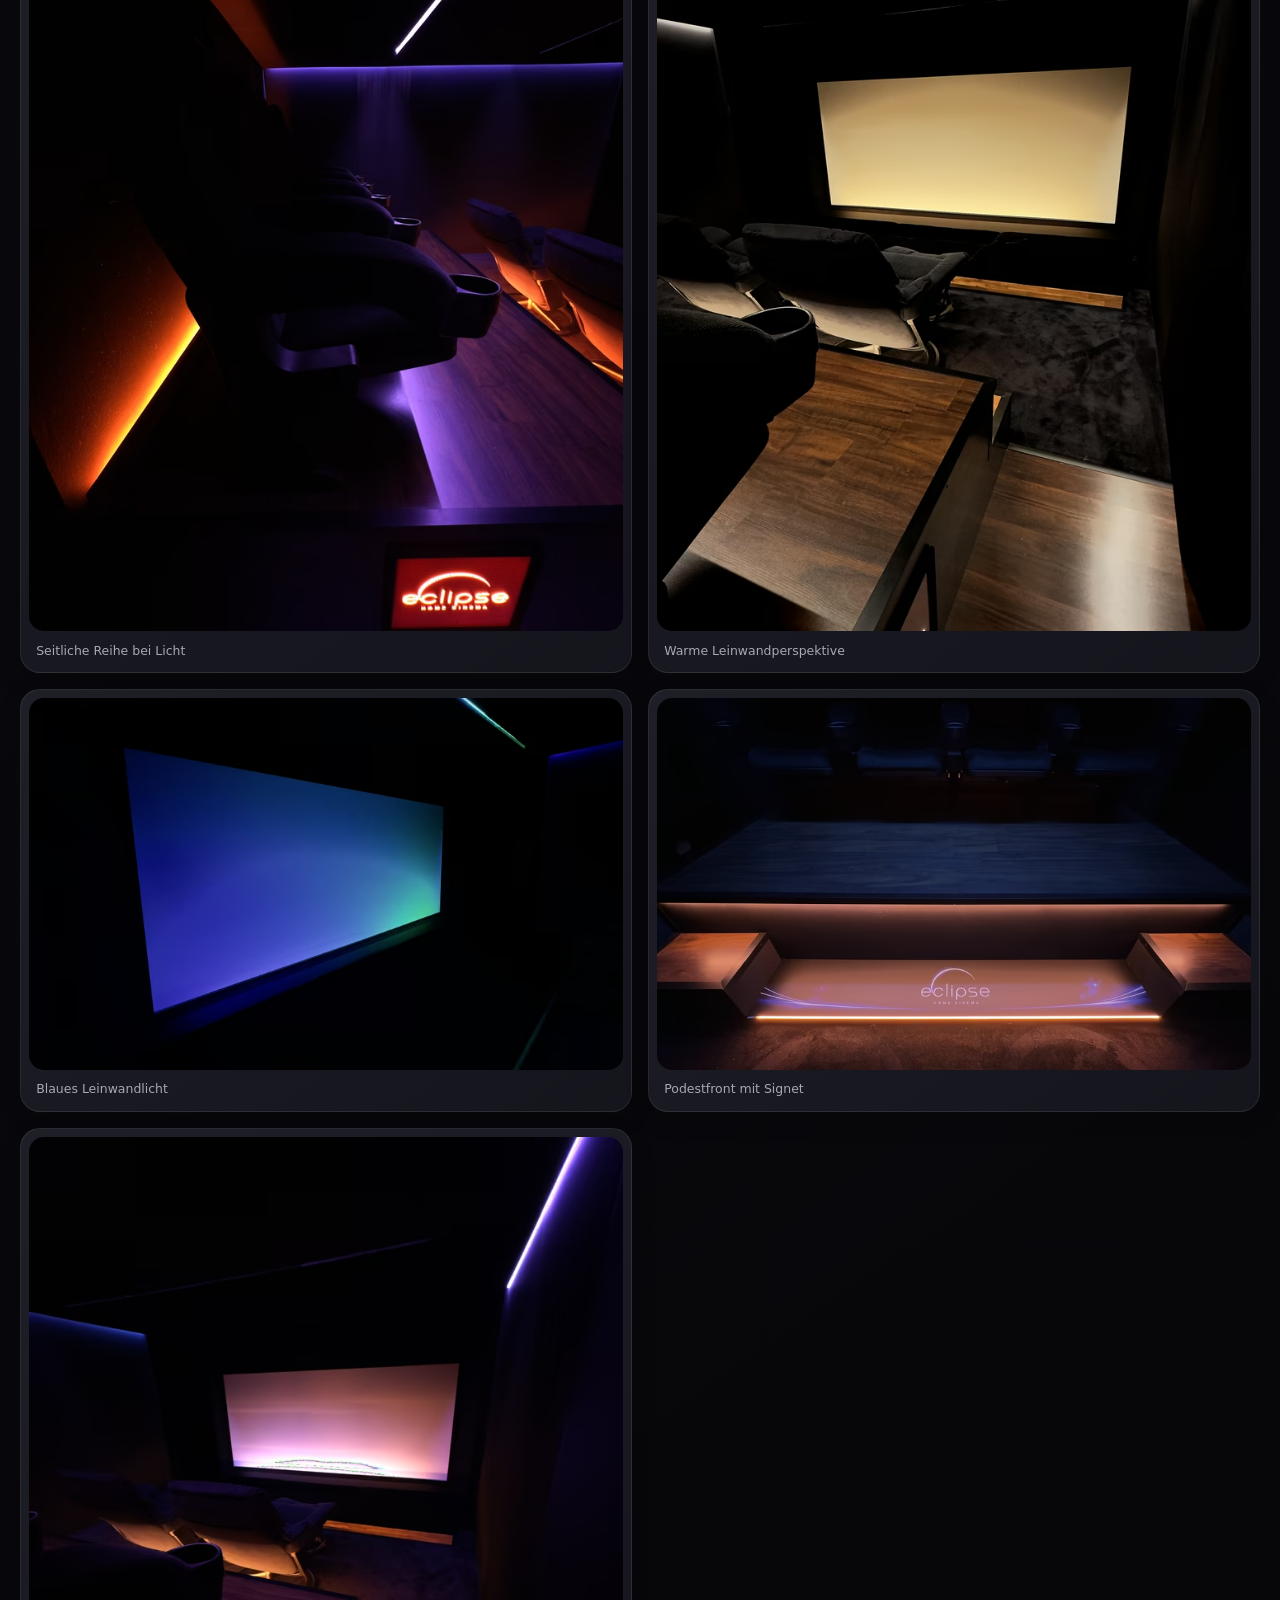
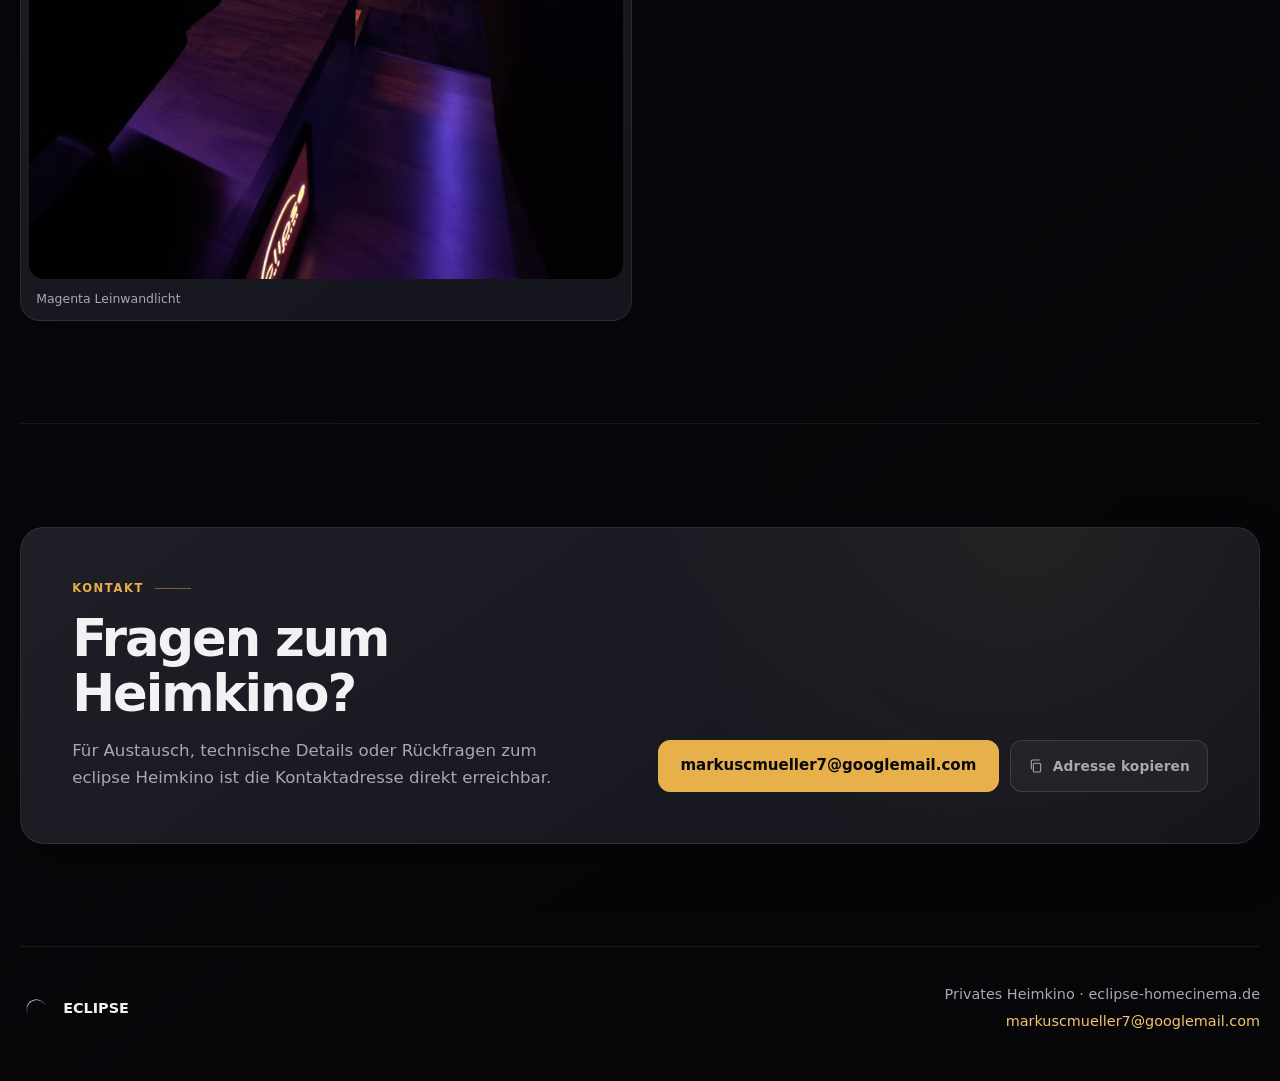
==== commit 58b0edf4: "Simplify members portal navigation" ====
--- a/index.html
+++ b/index.html
@@ -118,7 +118,7 @@
         <a href="#programm">Programm</a>
         <a href="#galerie">Galerie</a>
         <a href="#kontakt">Kontakt</a>
-        <a class="portal-nav-link" href="/portal/">Mitgliederportal</a>
+        <a href="/portal/">Mitgliederportal</a>
       </nav>
       <div class="nav-backdrop" data-nav-backdrop aria-hidden="true"></div>
     </header>
@@ -172,7 +172,6 @@
           <div class="hero-actions" aria-label="Seitensprünge">
             <a class="button primary" href="#raumtour">Raumtour öffnen</a>
             <a class="button secondary" href="#galerie">Zur Galerie</a>
-            <a class="button secondary" href="/portal/">Mitgliederportal</a>
           </div>
         </div>
       </section>
@@ -1812,7 +1811,6 @@
       </a>
       <div>
         <p>Privates Heimkino · eclipse-homecinema.de</p>
-        <p><a href="/portal/">Mitgliederportal</a></p>
         <p><a href="mailto:markuscmueller7@googlemail.com">markuscmueller7@googlemail.com</a></p>
       </div>
     </footer>
--- a/styles.css
+++ b/styles.css
@@ -3409,22 +3409,6 @@
   color: var(--text);
 }
 
-.main-nav a.portal-nav-link {
-  min-height: 44px;
-  padding: 0.55rem 0.85rem;
-  border: 1px solid rgba(232, 176, 75, 0.48);
-  border-radius: var(--radius);
-  background: rgba(232, 176, 75, 0.09);
-  color: var(--accent-light);
-}
-
-.main-nav a.portal-nav-link:hover,
-.main-nav a.portal-nav-link:focus-visible {
-  border-color: var(--accent);
-  background: var(--accent);
-  color: #09090d;
-}
-
 .nav-toggle {
   width: 44px;
   height: 44px;
@@ -4268,14 +4252,6 @@
     color: var(--accent-light);
   }
 
-  .main-nav a.portal-nav-link {
-    justify-content: center;
-    margin-top: 1rem;
-    border: 1px solid var(--accent);
-    background: var(--accent);
-    color: #09090d;
-  }
-
   .hero-shade {
     background:
       radial-gradient(circle at 24% 58%, rgba(232, 176, 75, 0.08), transparent 22rem),
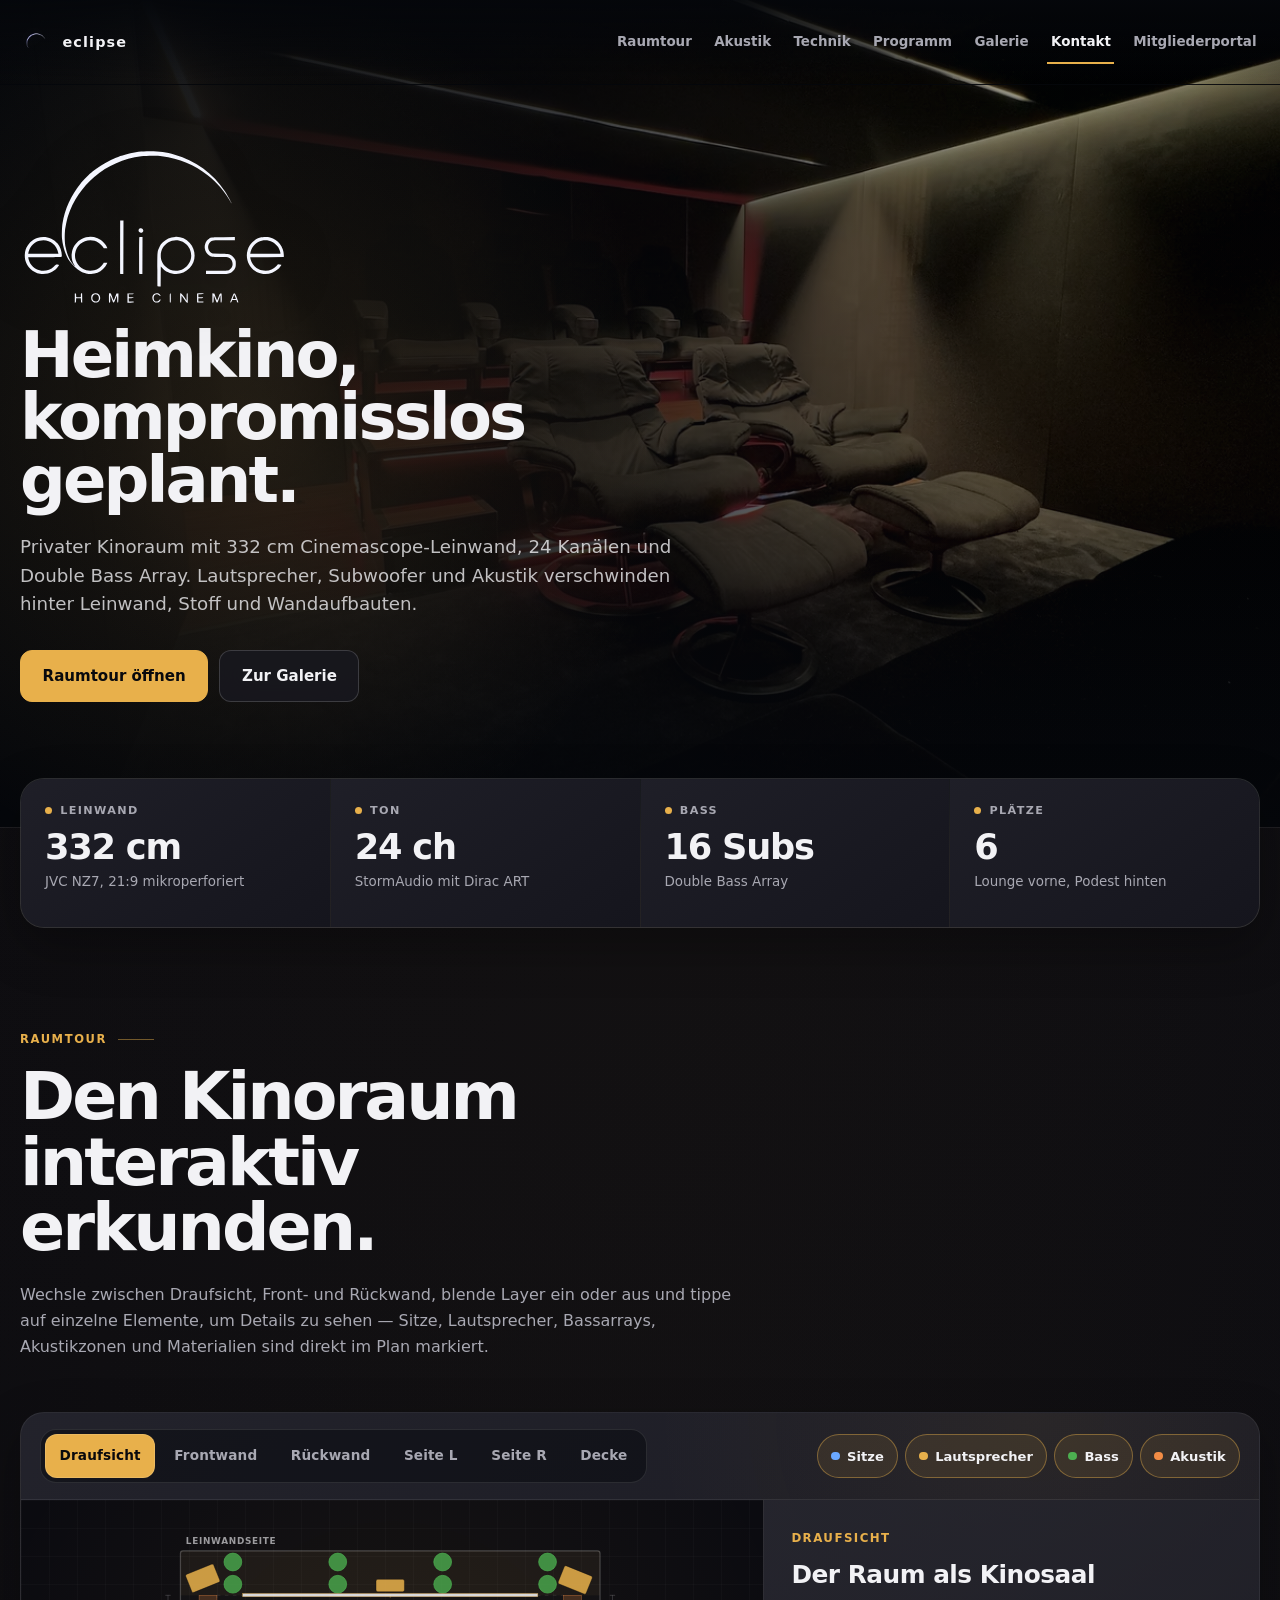
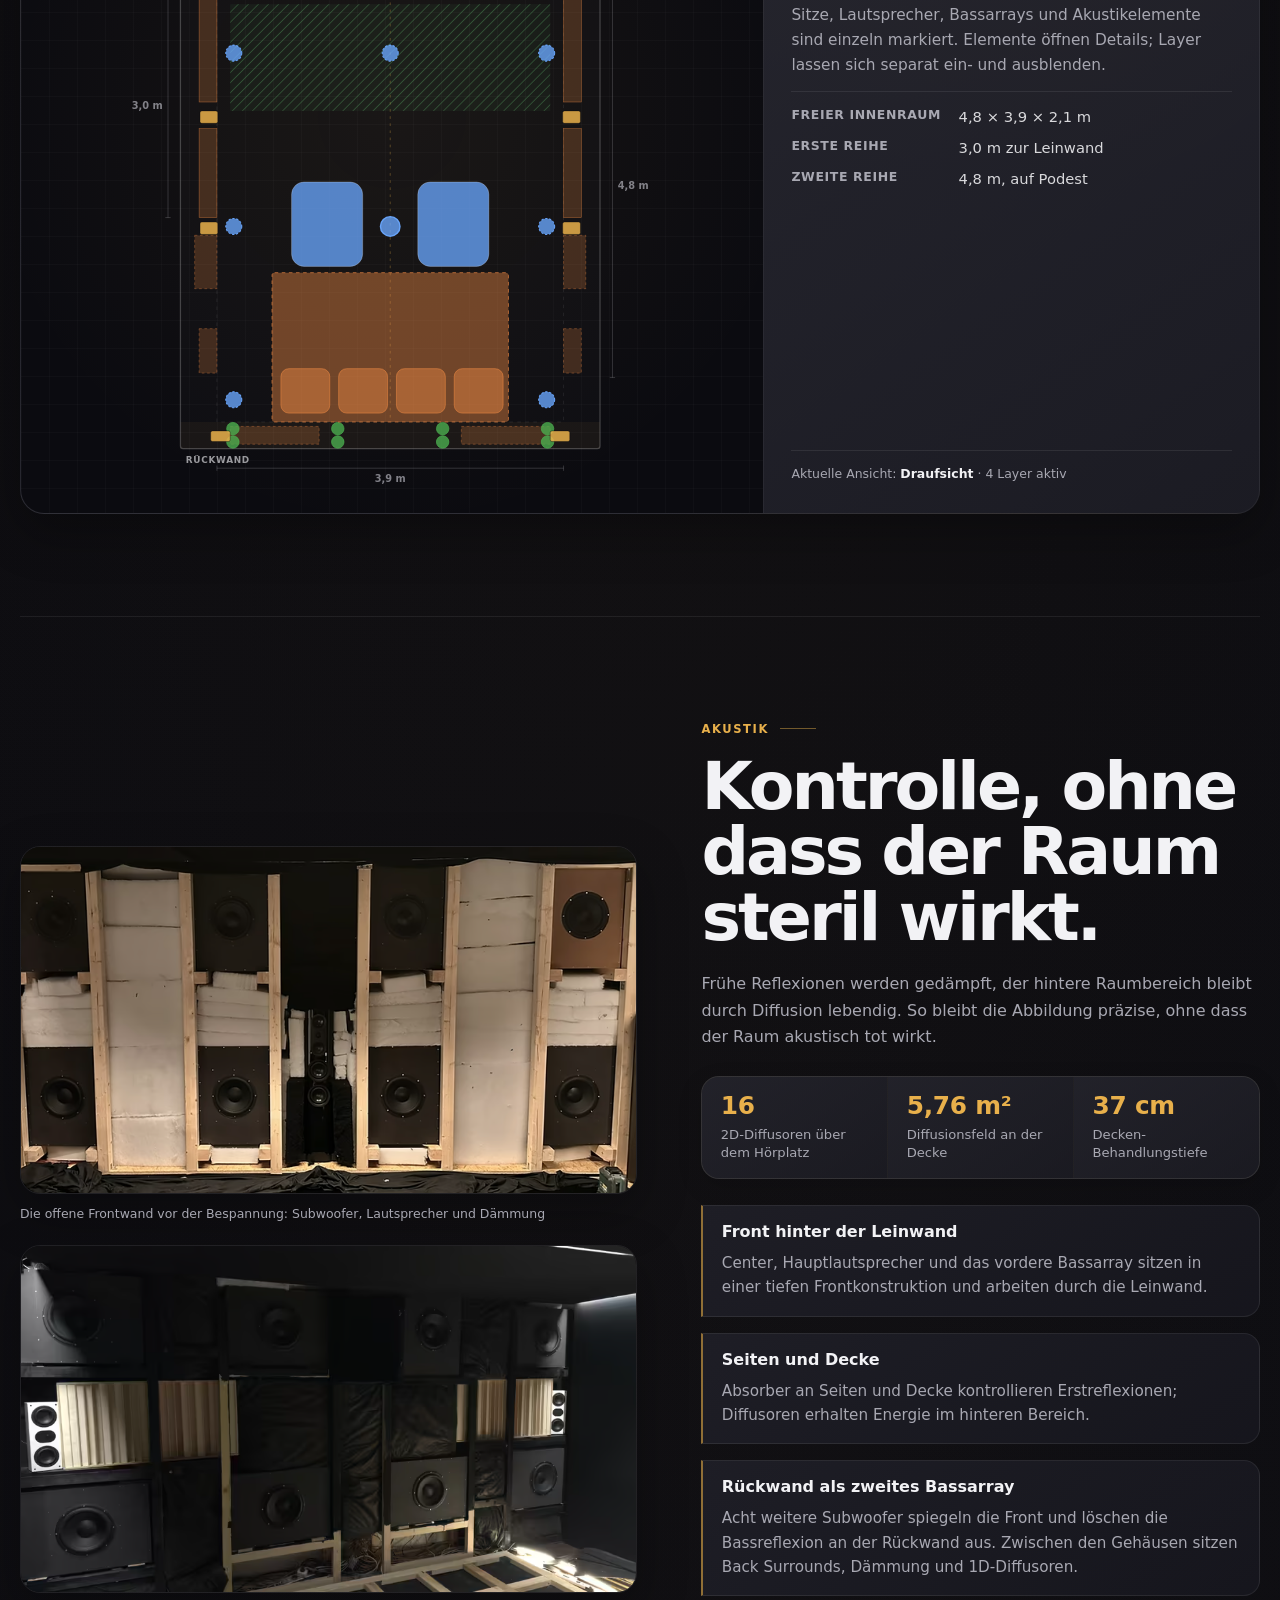
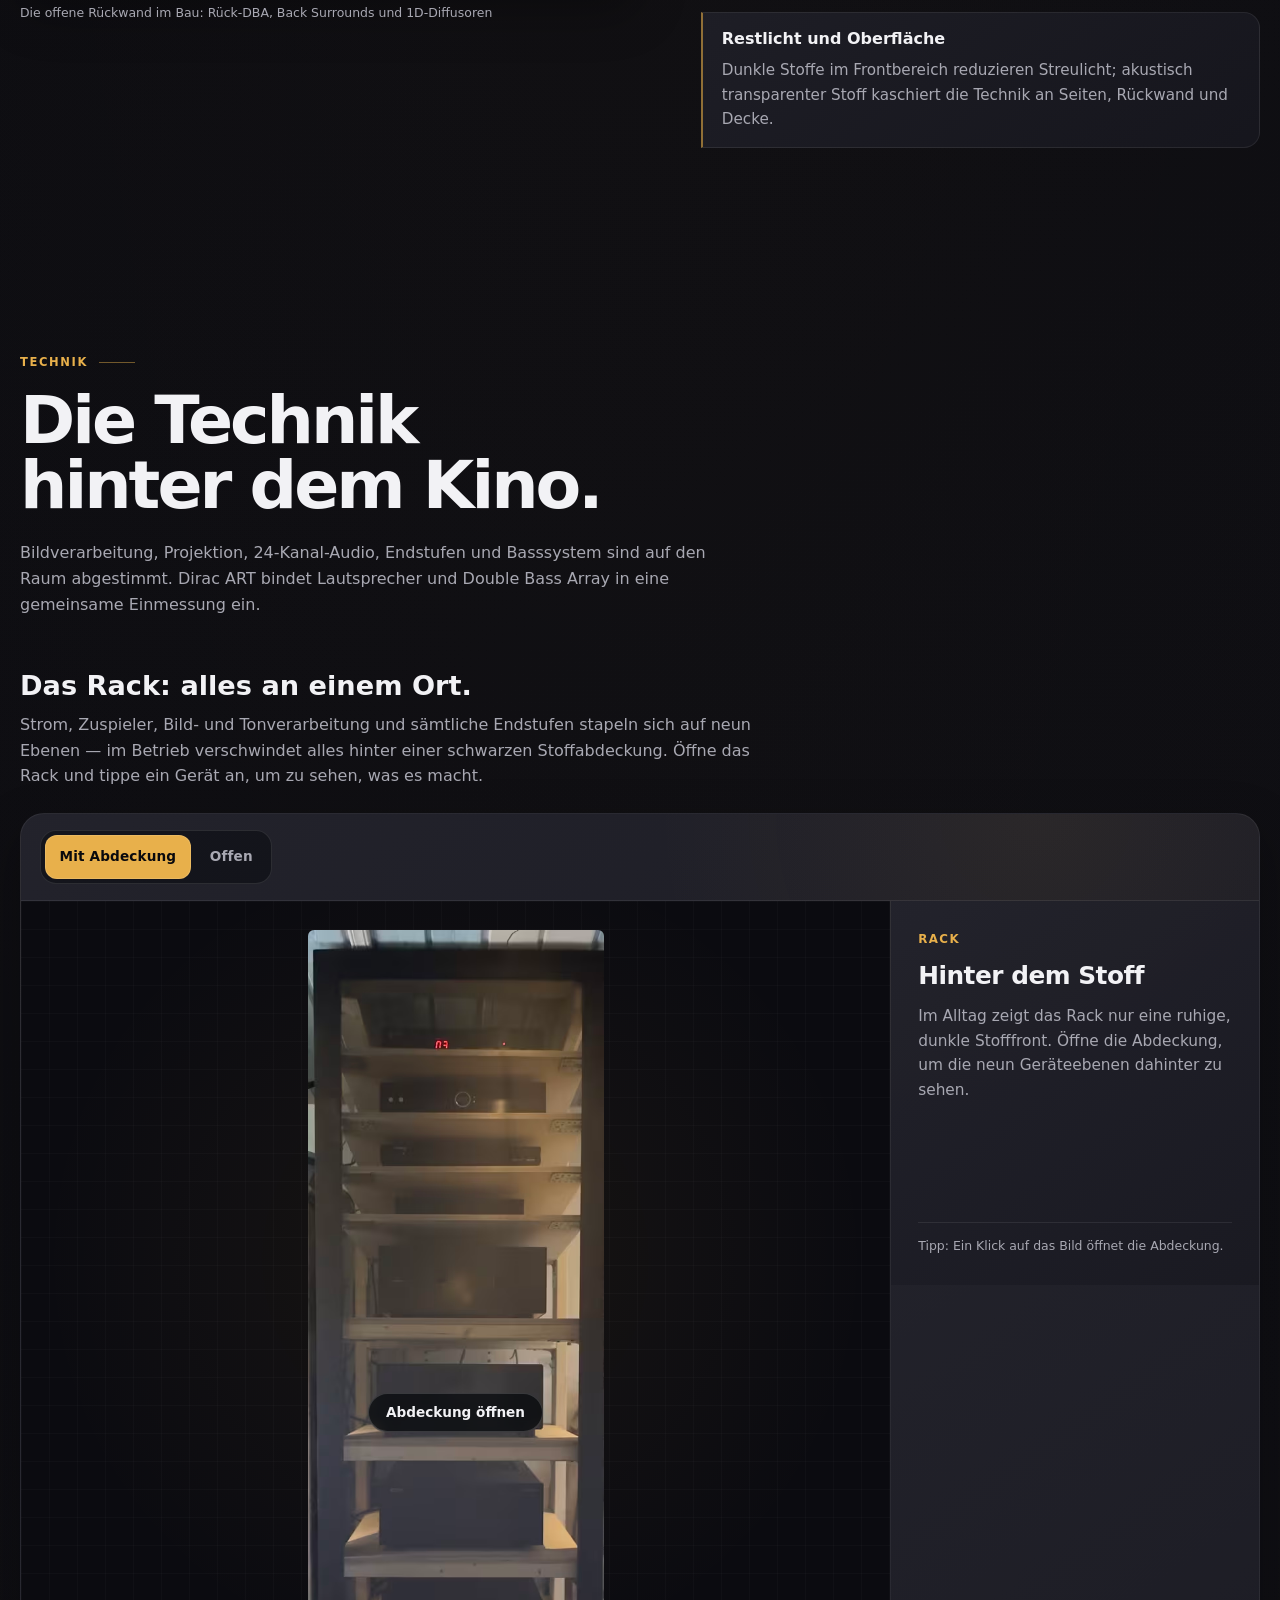
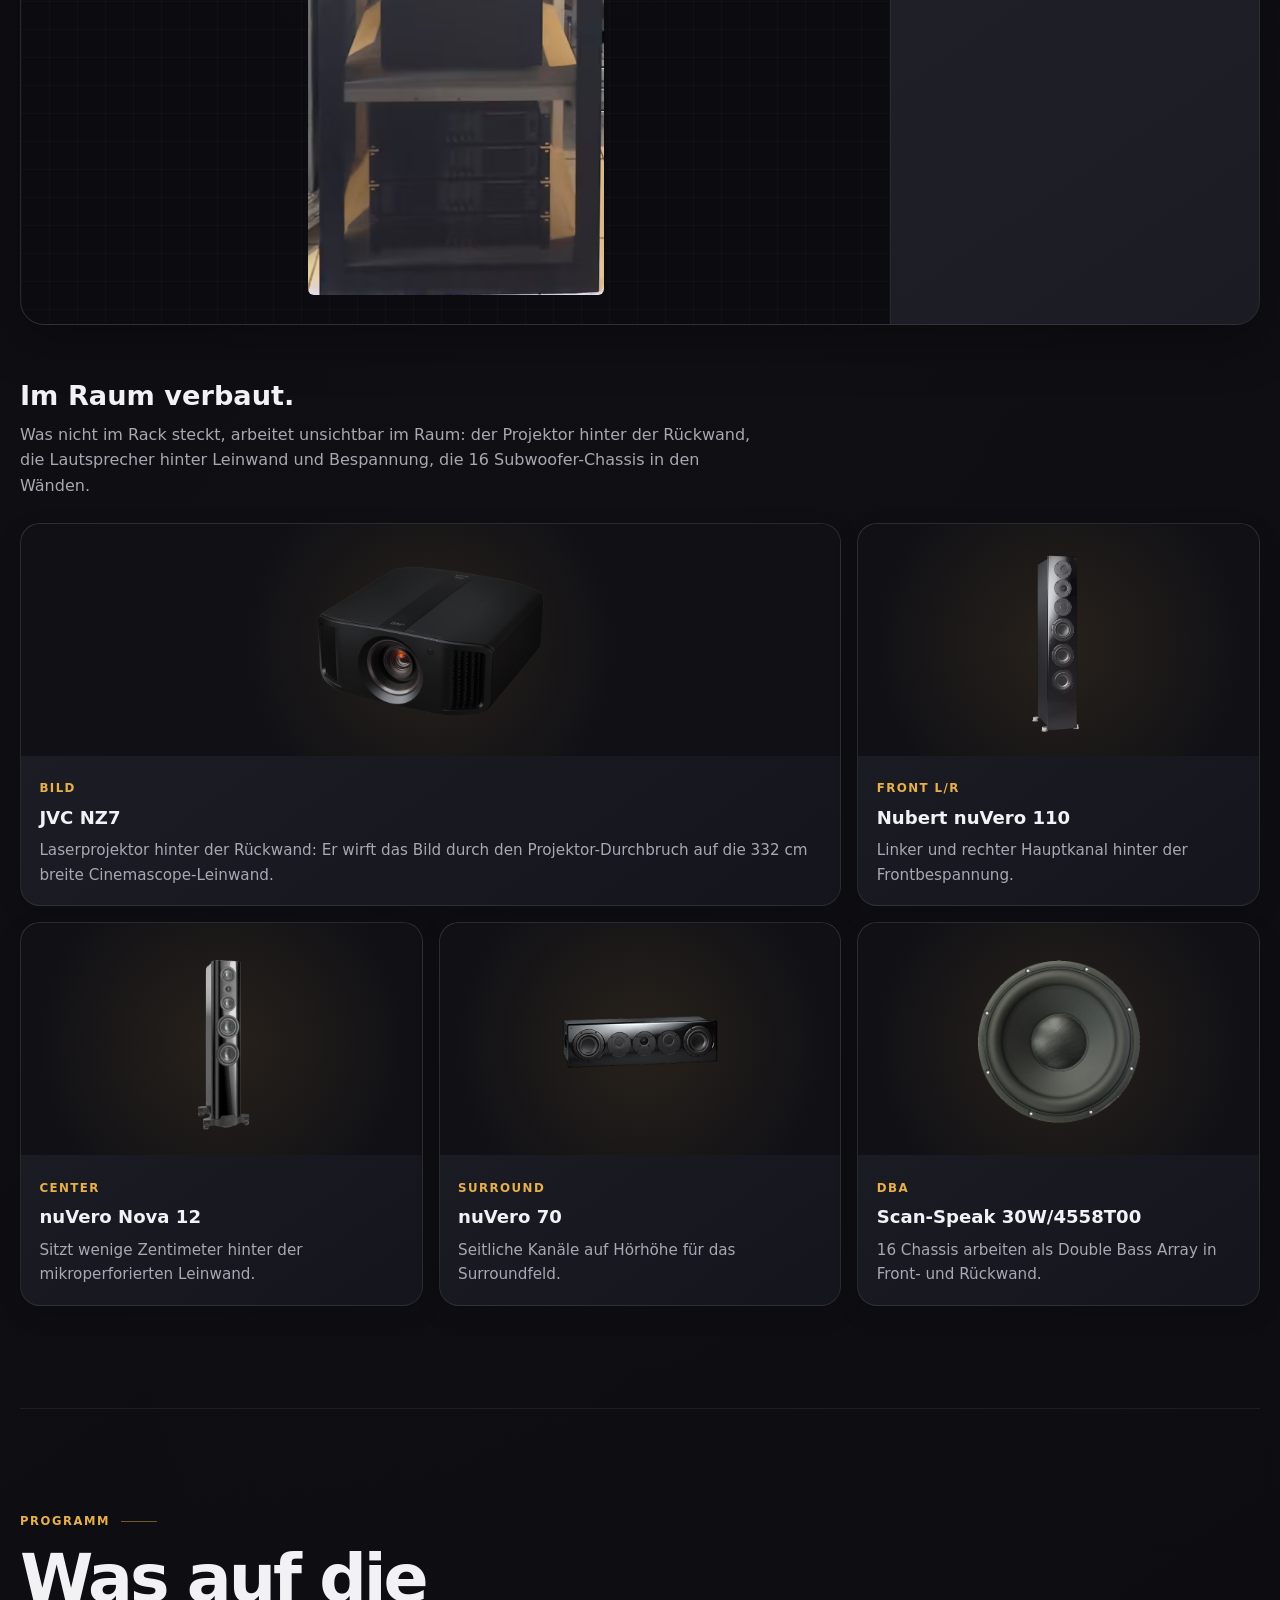
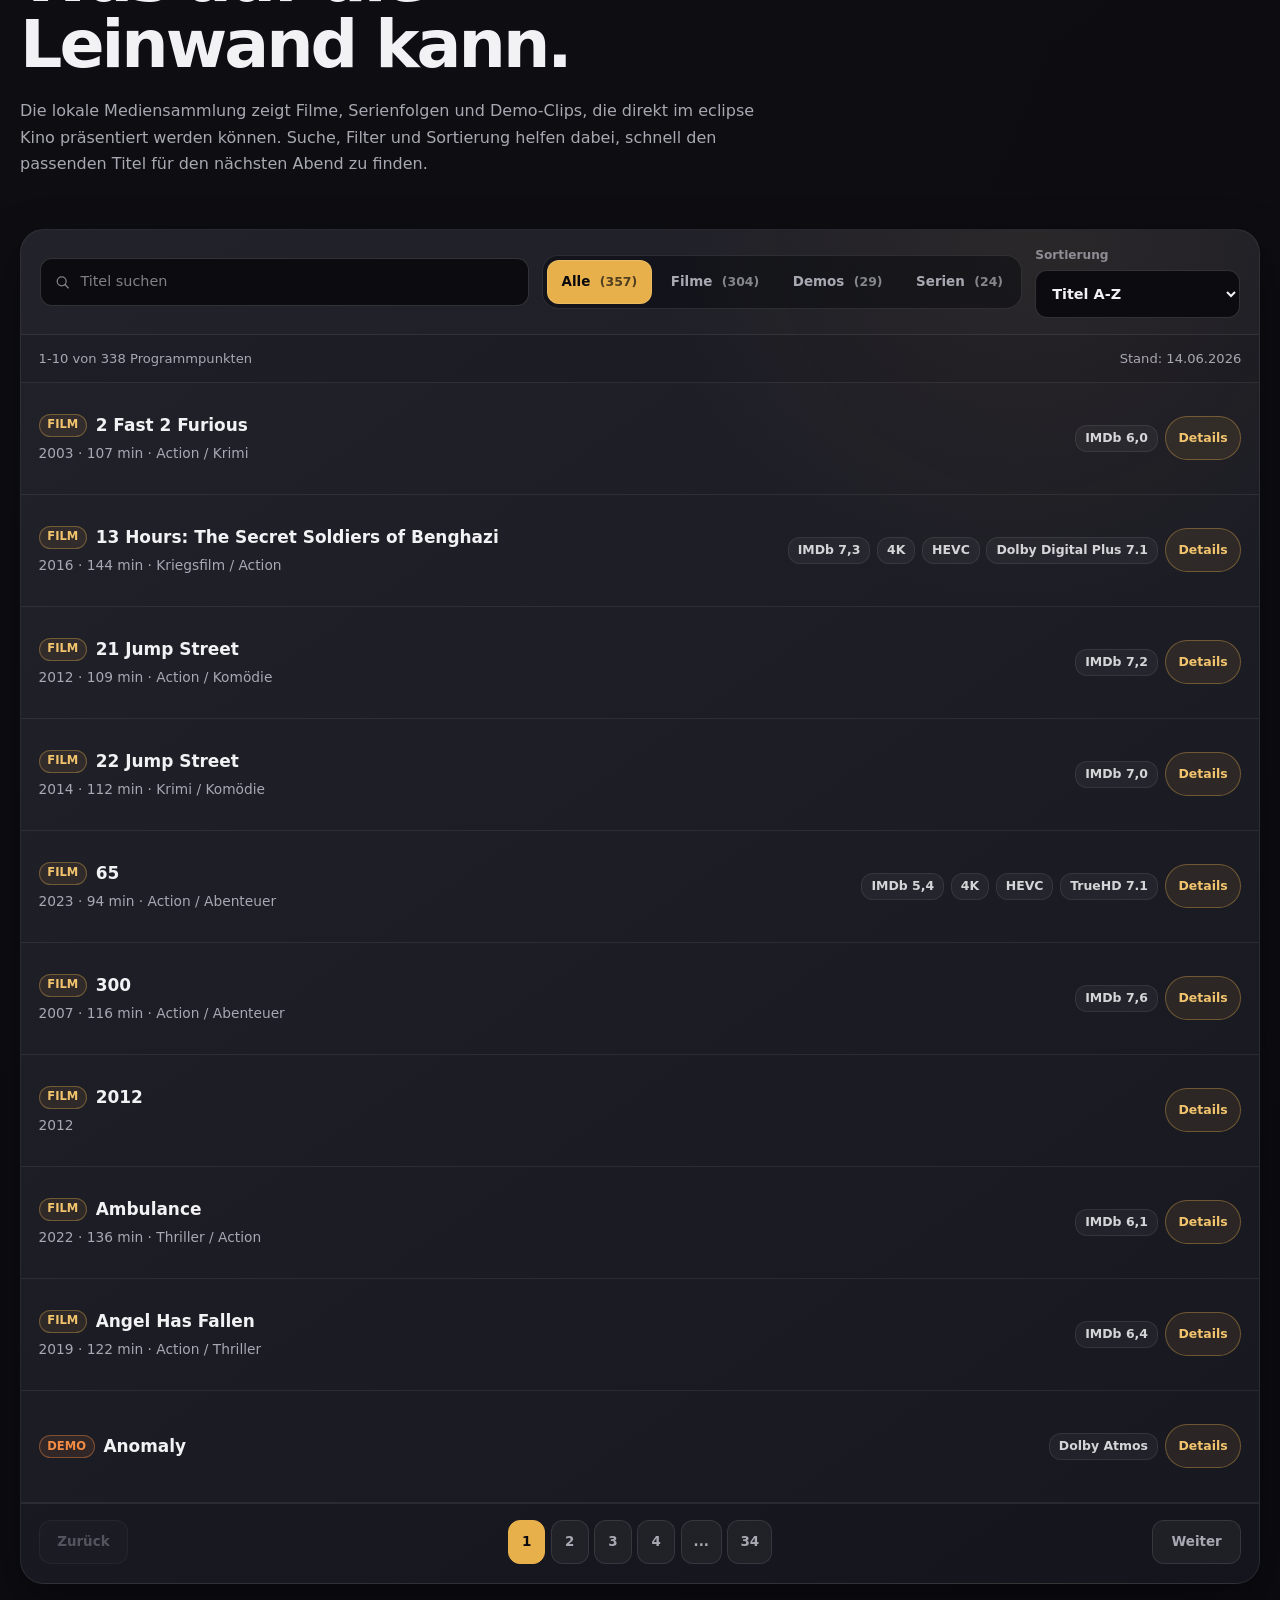
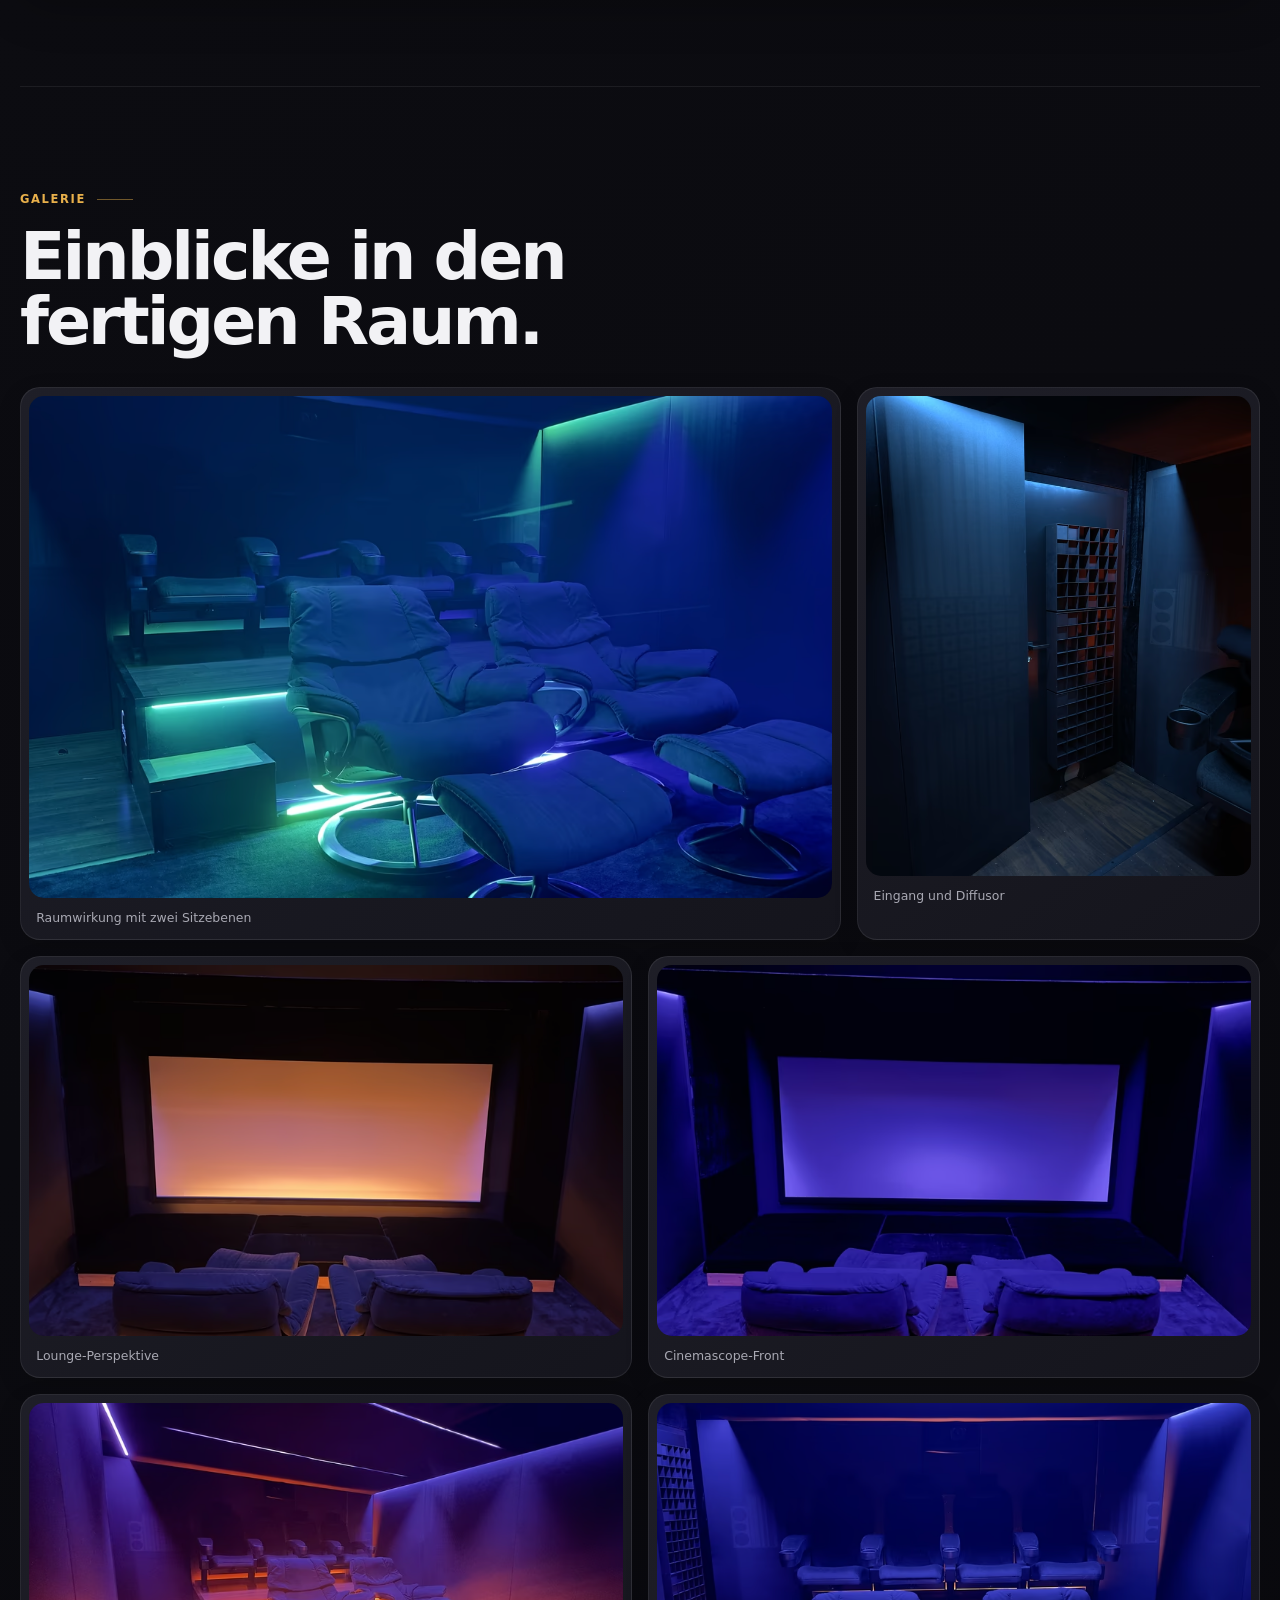
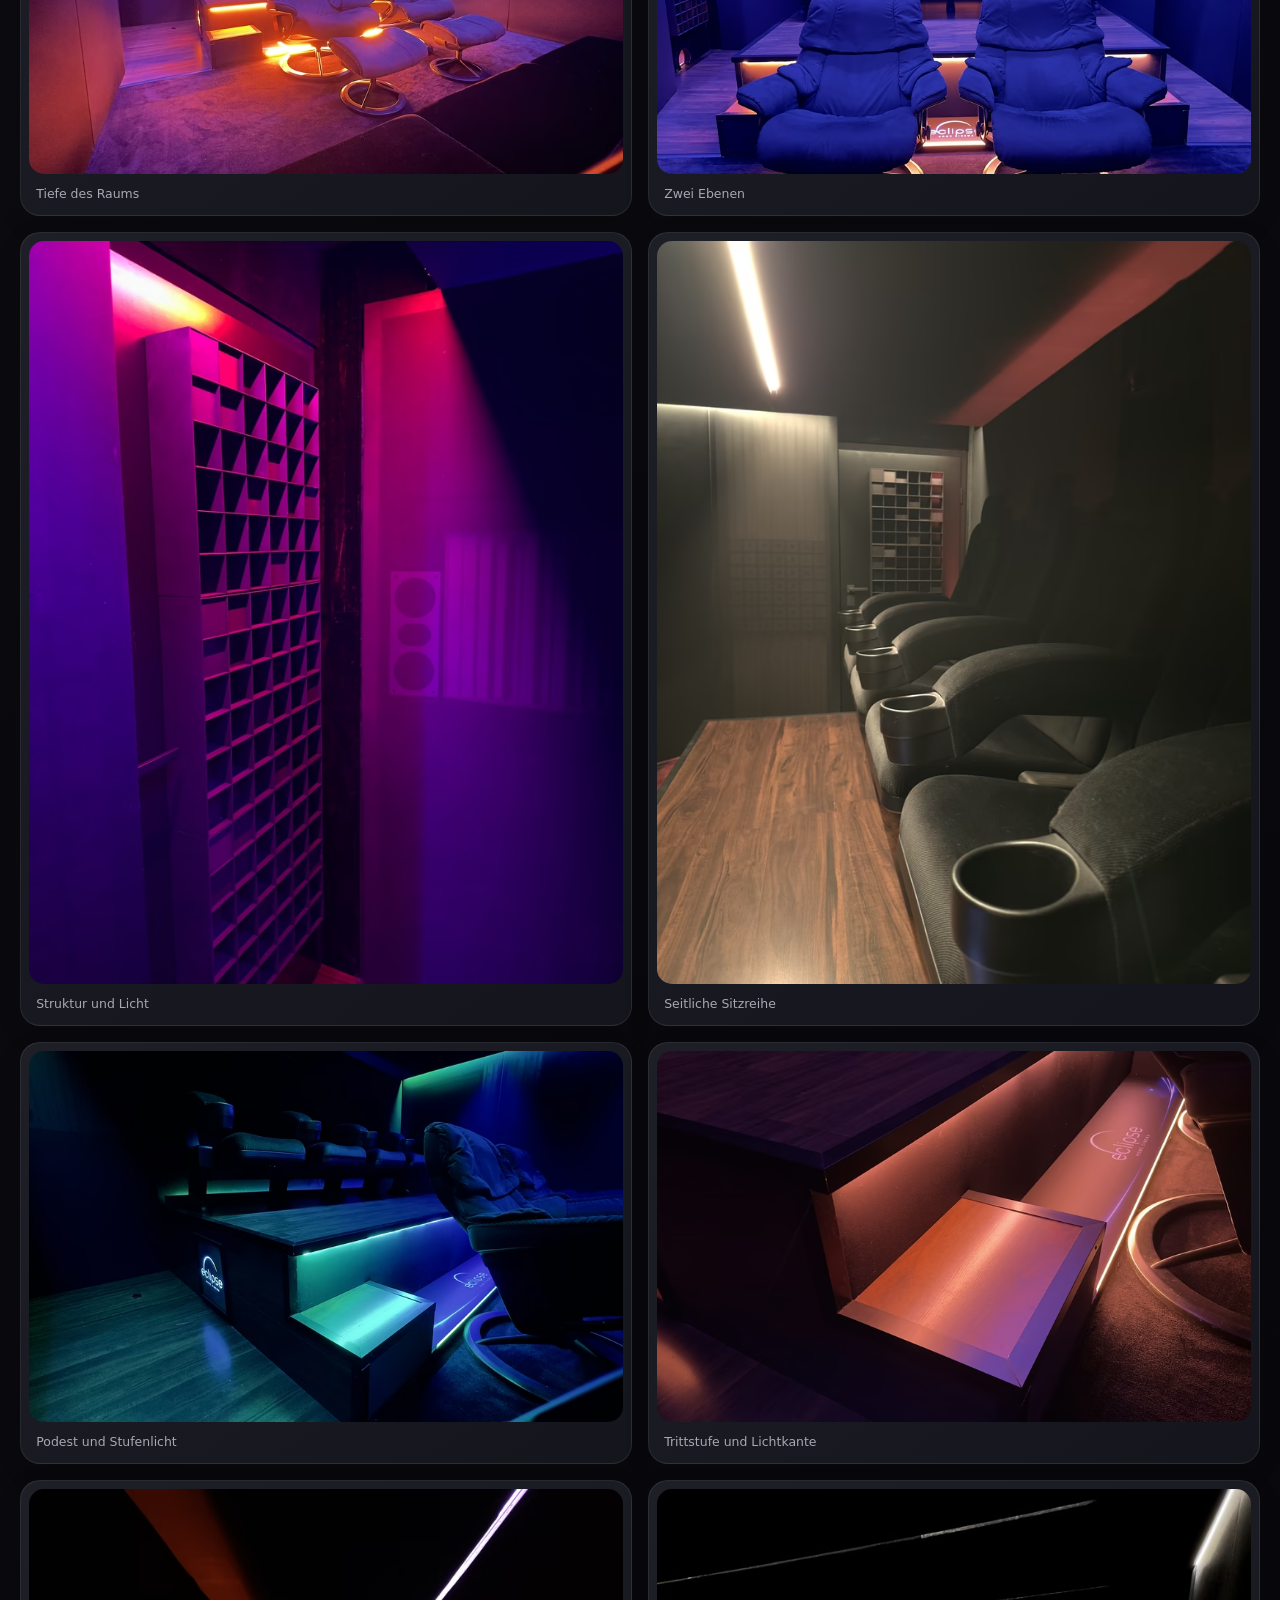
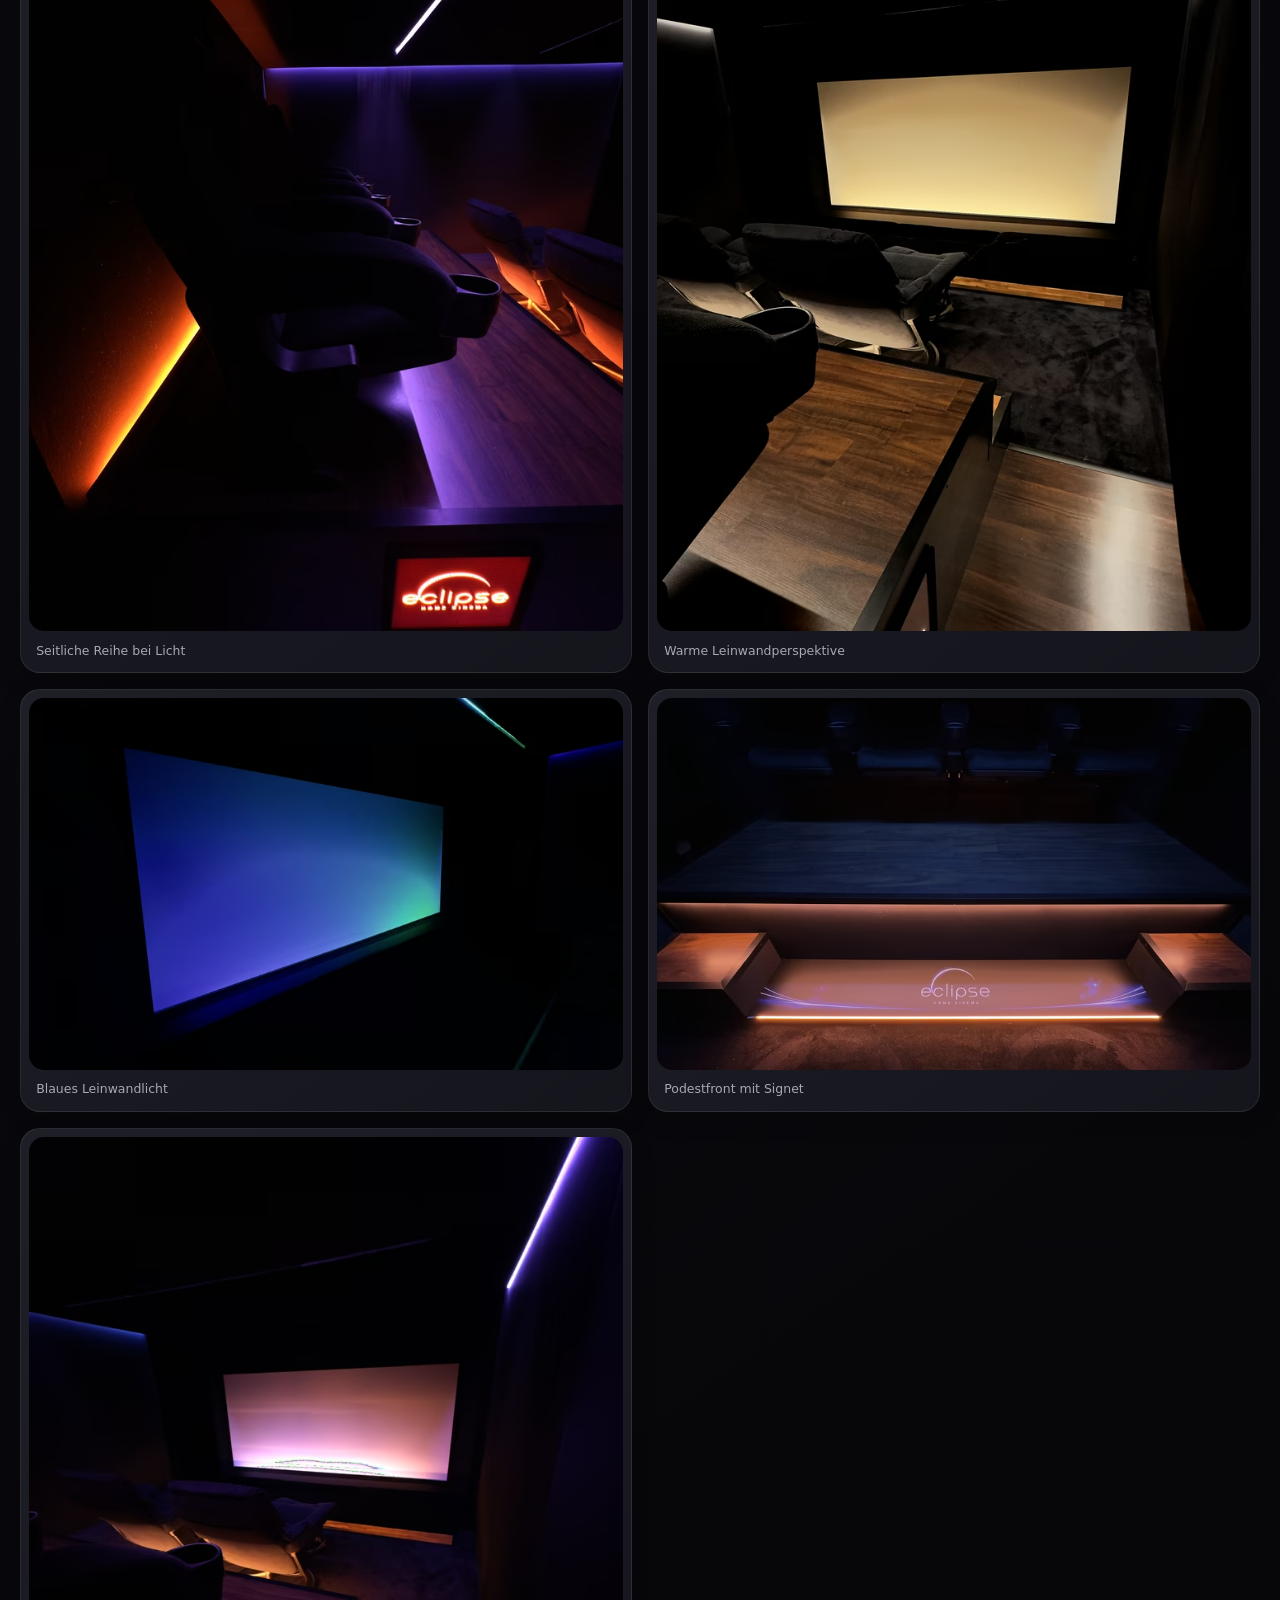
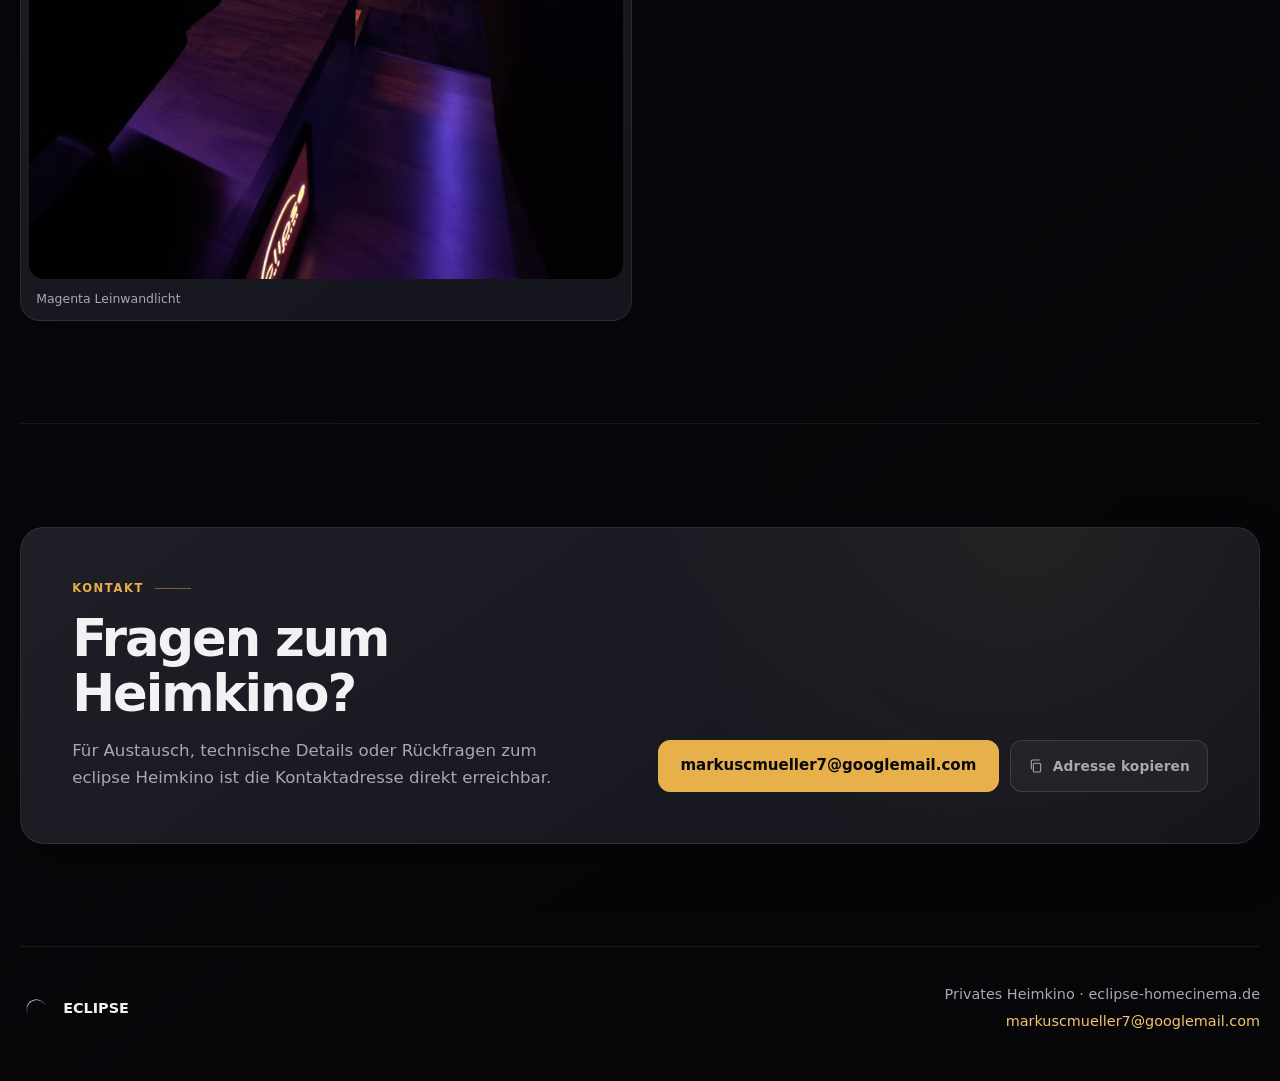
==== commit 71102b8c: "Remove hero kicker from homepage" ====
--- a/index.html
+++ b/index.html
@@ -152,7 +152,6 @@
         </picture>
         <div class="hero-shade" aria-hidden="true"></div>
         <div class="hero-content">
-          <p class="hero-kicker">Privates Heimkino</p>
           <h1 class="hero-logo-heading">
             <span class="sr-only">eclipse home cinema</span>
             <img
--- a/styles.css
+++ b/styles.css
@@ -366,15 +366,6 @@
   padding: 7.6rem 0 6.8rem;
 }
 
-.hero-kicker {
-  margin: 0 0 1.1rem;
-  color: var(--cyan);
-  font-size: 0.82rem;
-  font-weight: 820;
-  text-transform: uppercase;
-  letter-spacing: 0.18em;
-}
-
 .hero-logo-heading {
   width: clamp(13.5rem, 24vw, 20rem);
   max-width: 100%;
@@ -389,7 +380,7 @@
   filter: drop-shadow(0 0 8px rgba(232, 176, 75, 0.22));
 }
 
-.hero-content > p:not(.hero-kicker) {
+.hero-content > p {
   max-width: 43rem;
   margin: 1.2rem 0 0;
   color: rgba(242, 242, 245, 0.88);
@@ -3064,7 +3055,7 @@
     margin-top: 0.2rem;
   }
 
-  .hero-content > p:not(.hero-kicker) {
+  .hero-content > p {
     font-size: 1rem;
   }
 
@@ -3456,33 +3447,6 @@
   content: "";
 }
 
-.hero-kicker {
-  display: inline-flex;
-  align-items: center;
-  gap: 0.55rem;
-  width: fit-content;
-  min-height: 36px;
-  margin-bottom: 1.25rem;
-  padding: 0.42rem 0.75rem;
-  border: 1px solid rgba(232, 176, 75, 0.34);
-  border-radius: 999px;
-  background: rgba(232, 176, 75, 0.09);
-  color: var(--accent-light);
-  font-size: 0.72rem;
-  font-weight: 800;
-  letter-spacing: 0.14em;
-}
-
-.hero-kicker::before {
-  width: 8px;
-  height: 8px;
-  flex: 0 0 auto;
-  border-radius: 50%;
-  background: var(--accent);
-  box-shadow: 0 0 0 4px rgba(232, 176, 75, 0.1);
-  content: "";
-}
-
 .hero-logo-heading {
   width: clamp(13rem, 21vw, 18rem);
 }
@@ -3503,7 +3467,7 @@
   text-wrap: balance;
 }
 
-.hero-content > p:not(.hero-kicker):not(.hero-statement) {
+.hero-content > p:not(.hero-statement) {
   max-width: 42rem;
   margin-top: 1.35rem;
   color: rgba(242, 242, 245, 0.78);
@@ -4345,7 +4309,7 @@
     font-size: clamp(2.25rem, 11vw, 3.15rem);
   }
 
-  .hero-content > p:not(.hero-kicker):not(.hero-statement) {
+  .hero-content > p:not(.hero-statement) {
     max-width: 34rem;
     font-size: 0.98rem;
   }
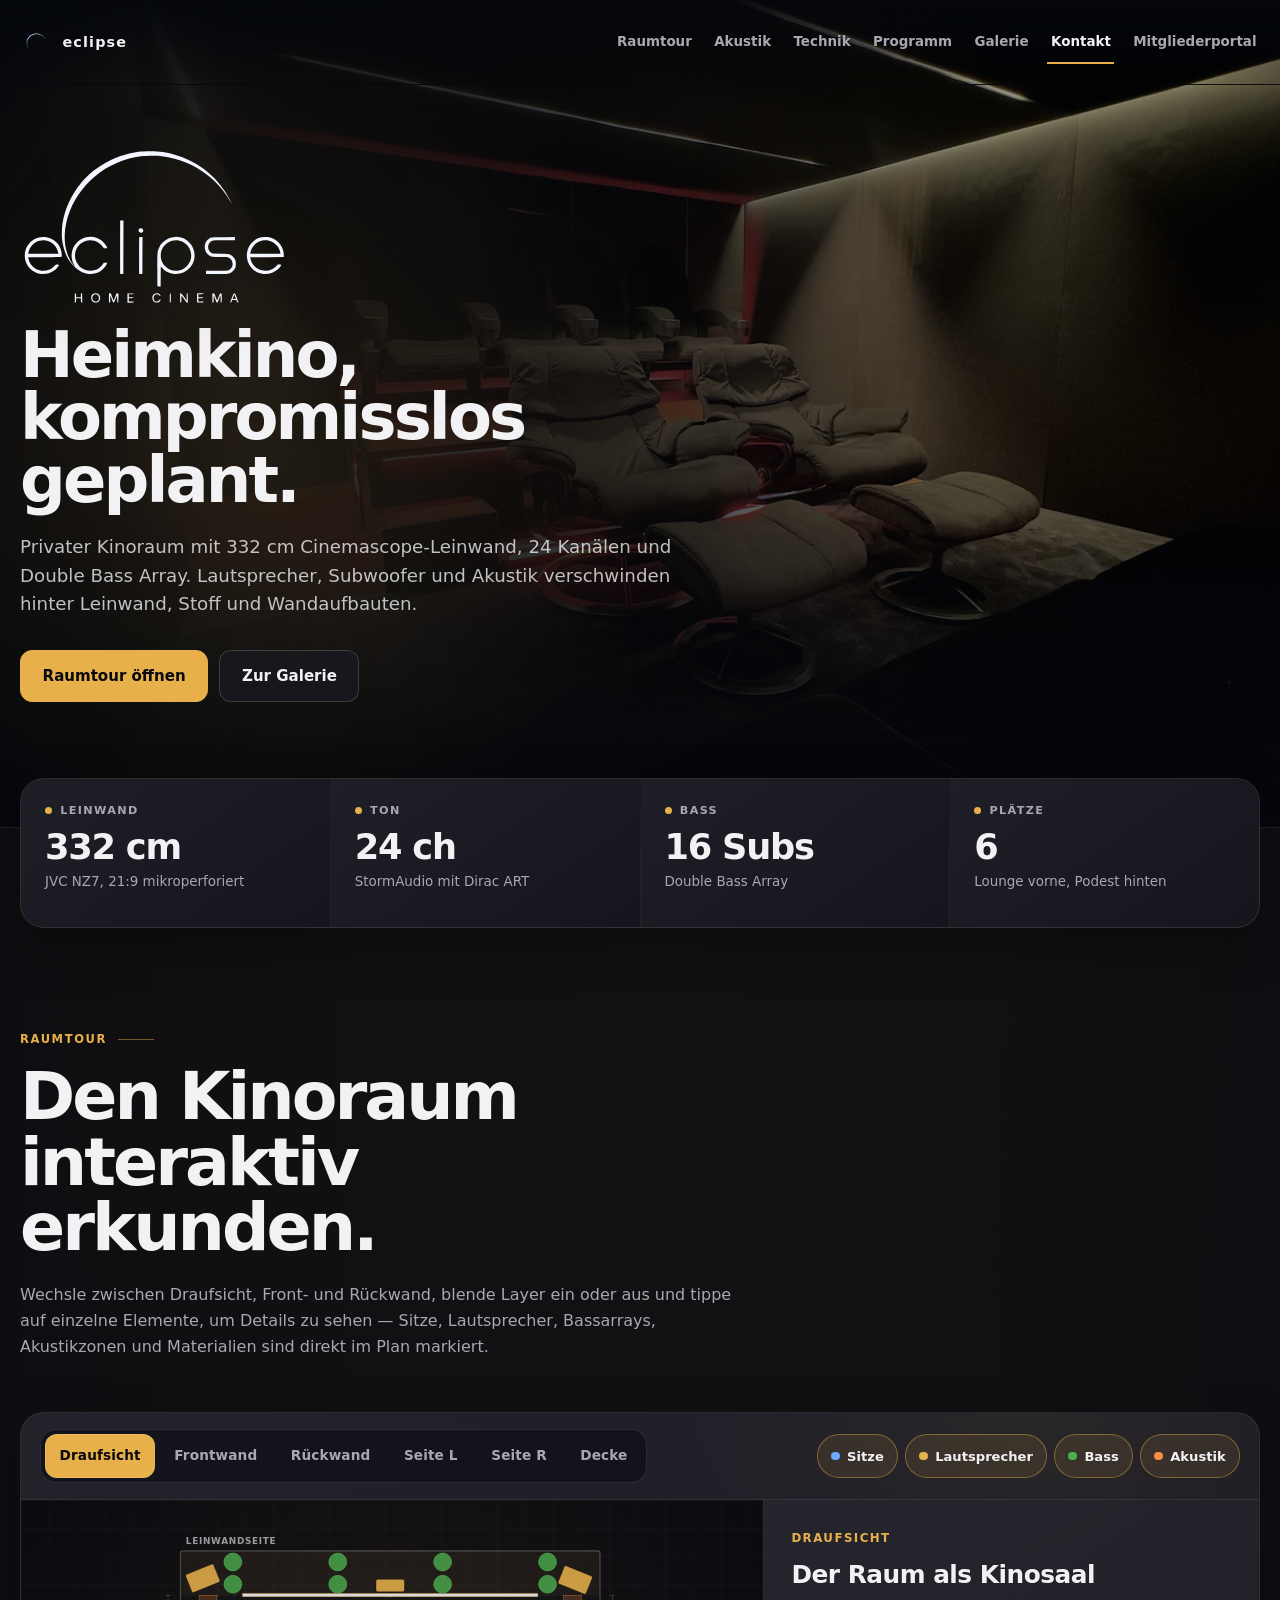
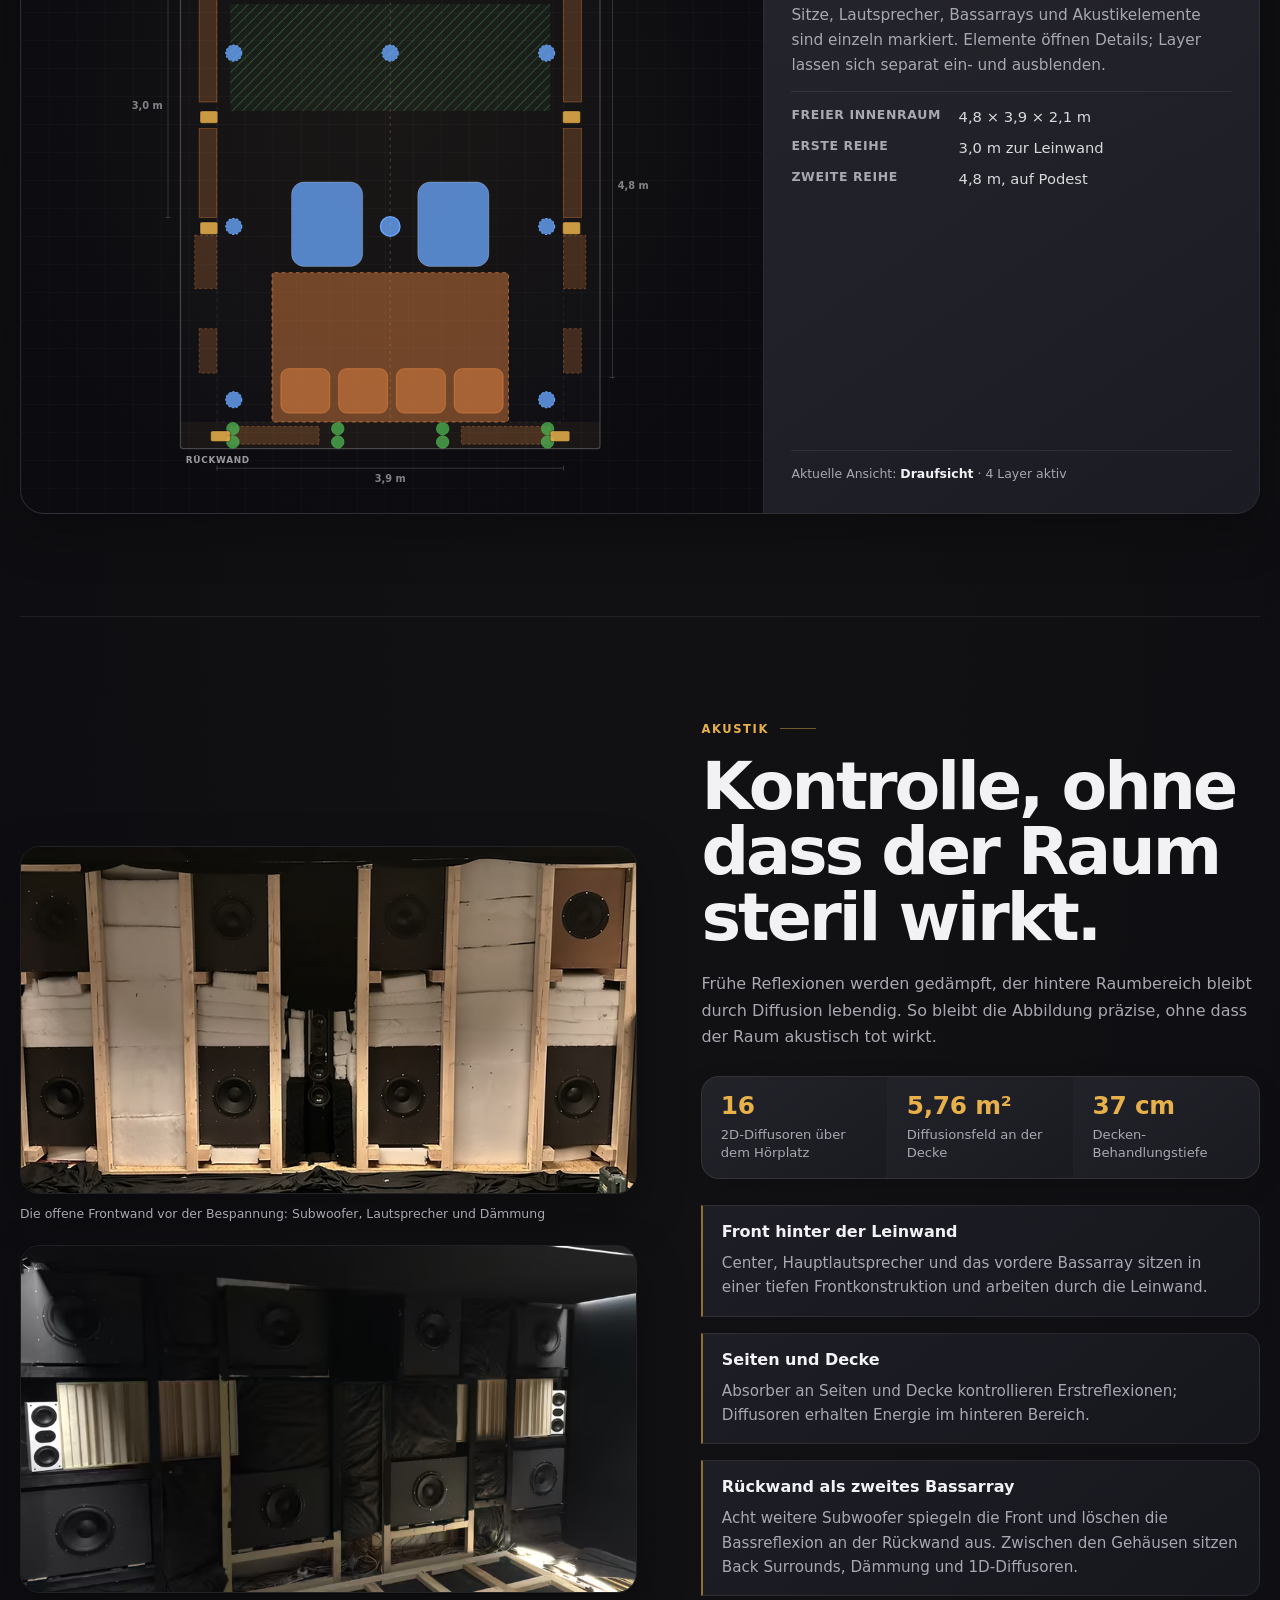
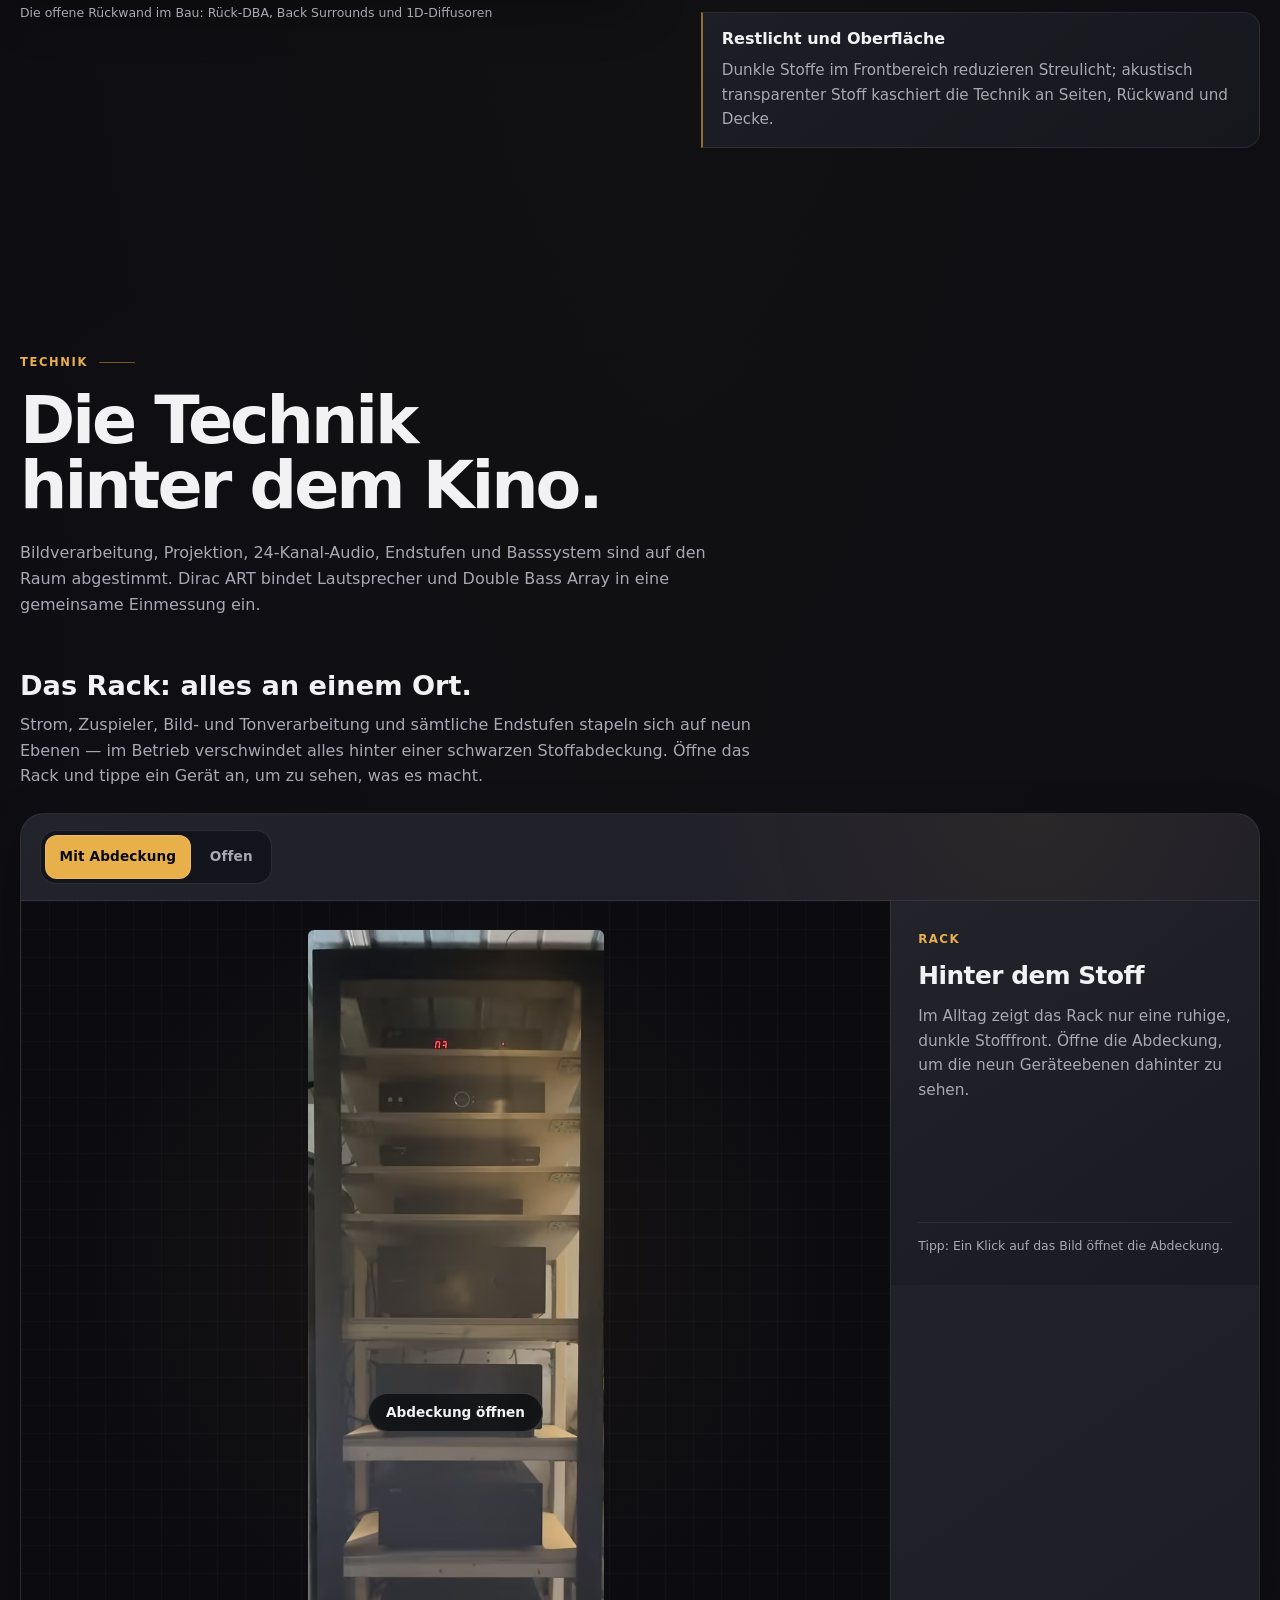
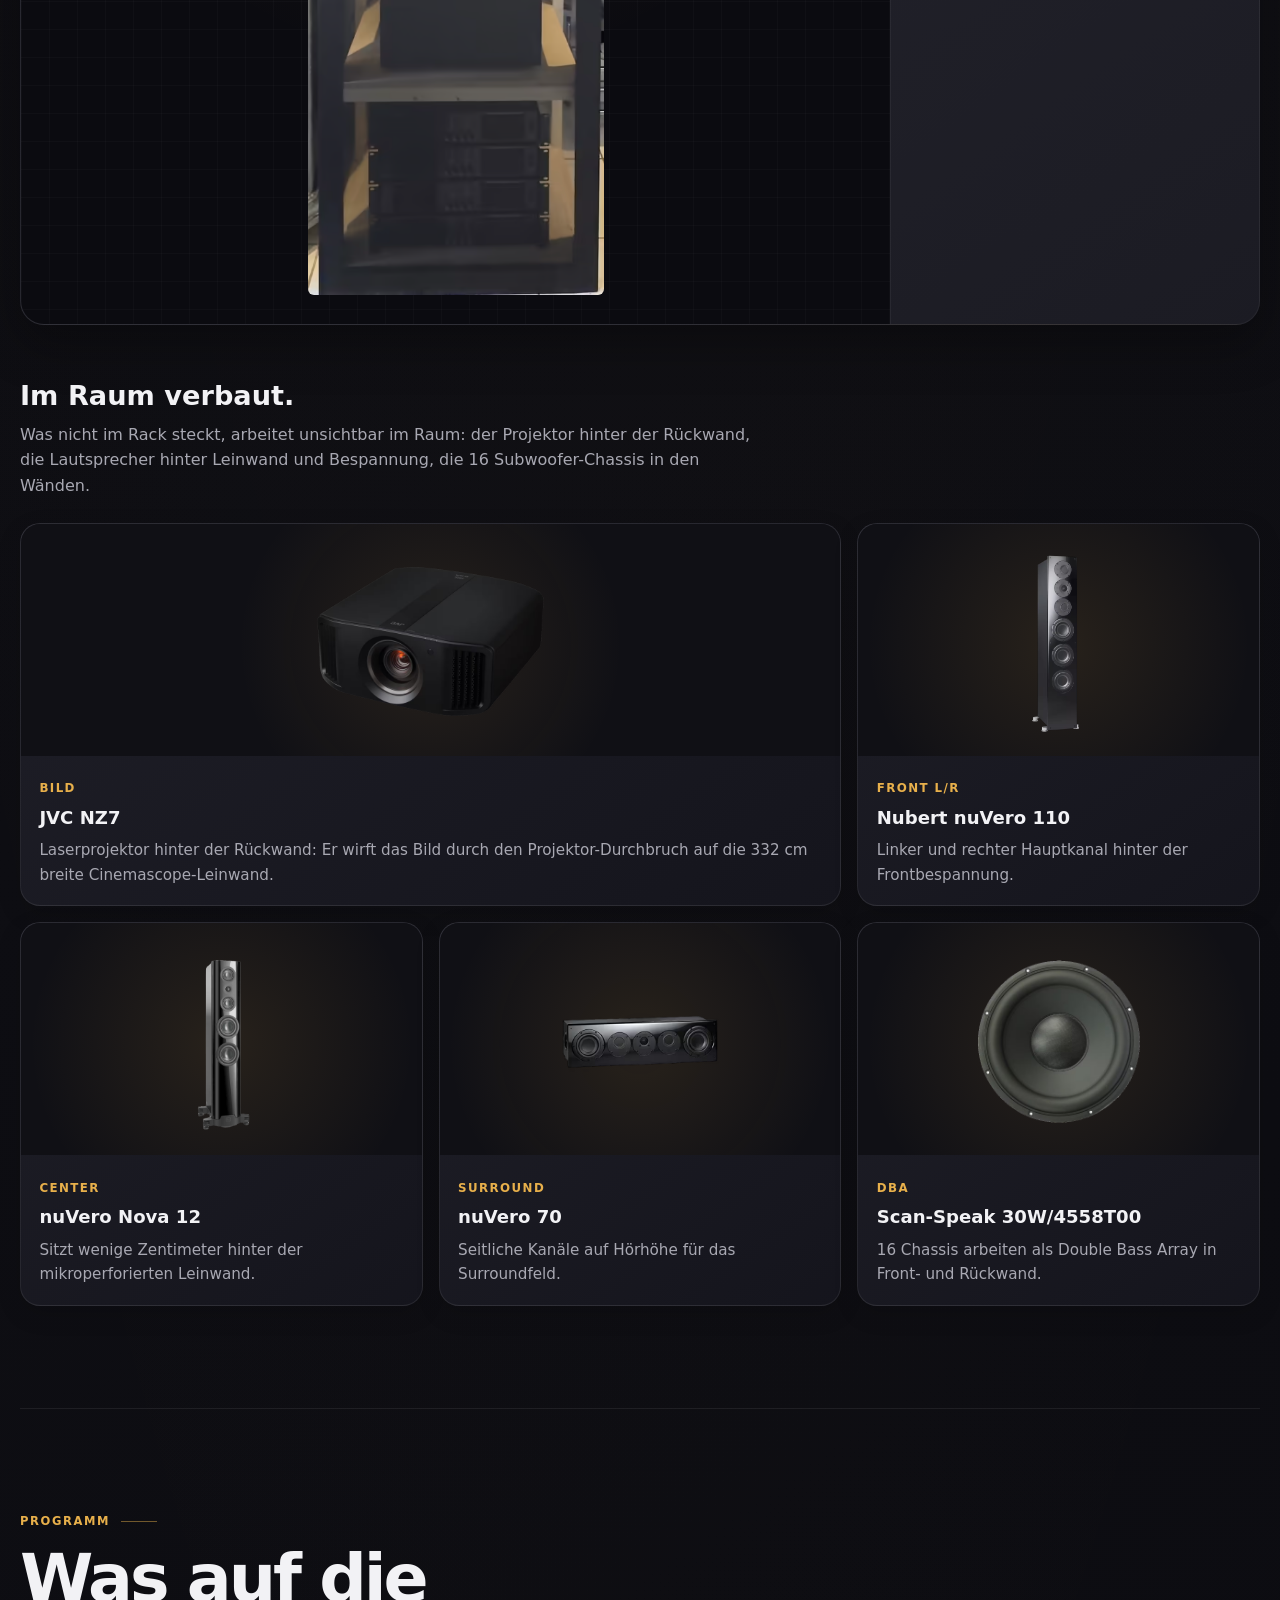
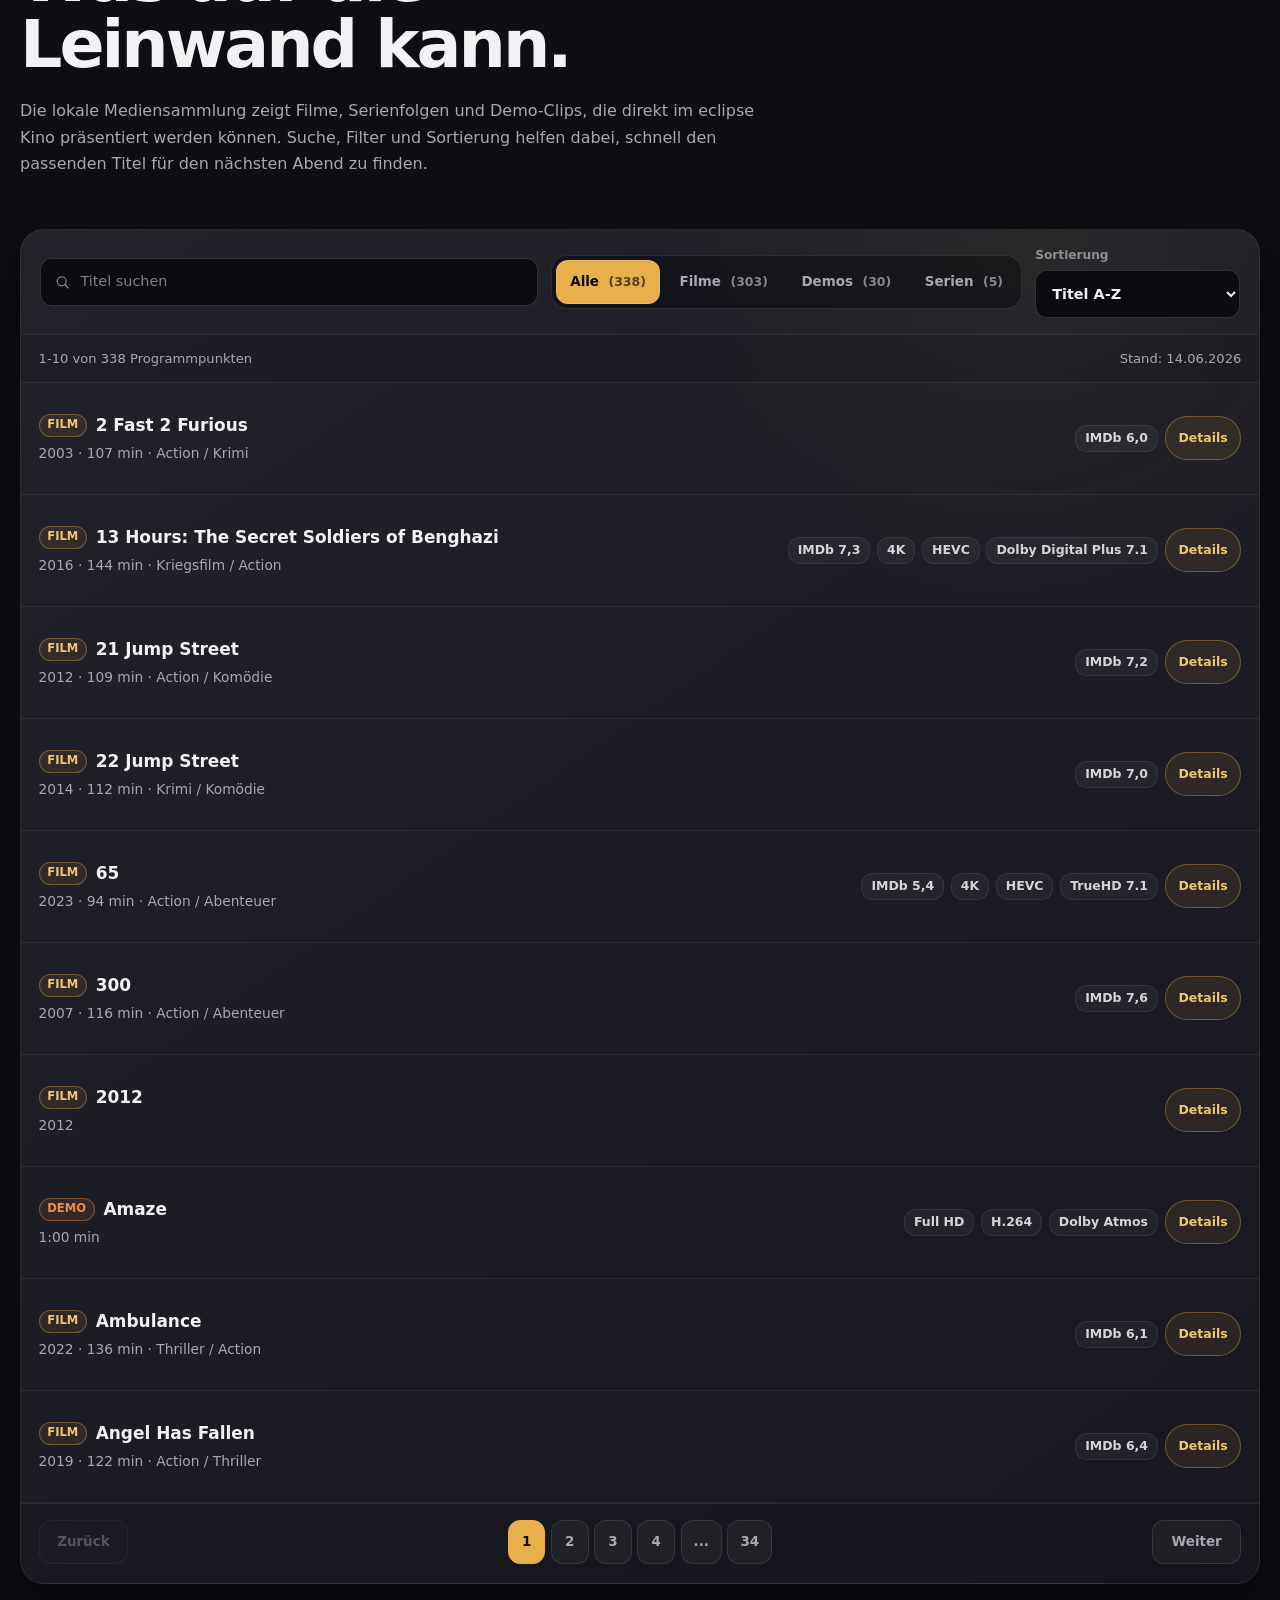
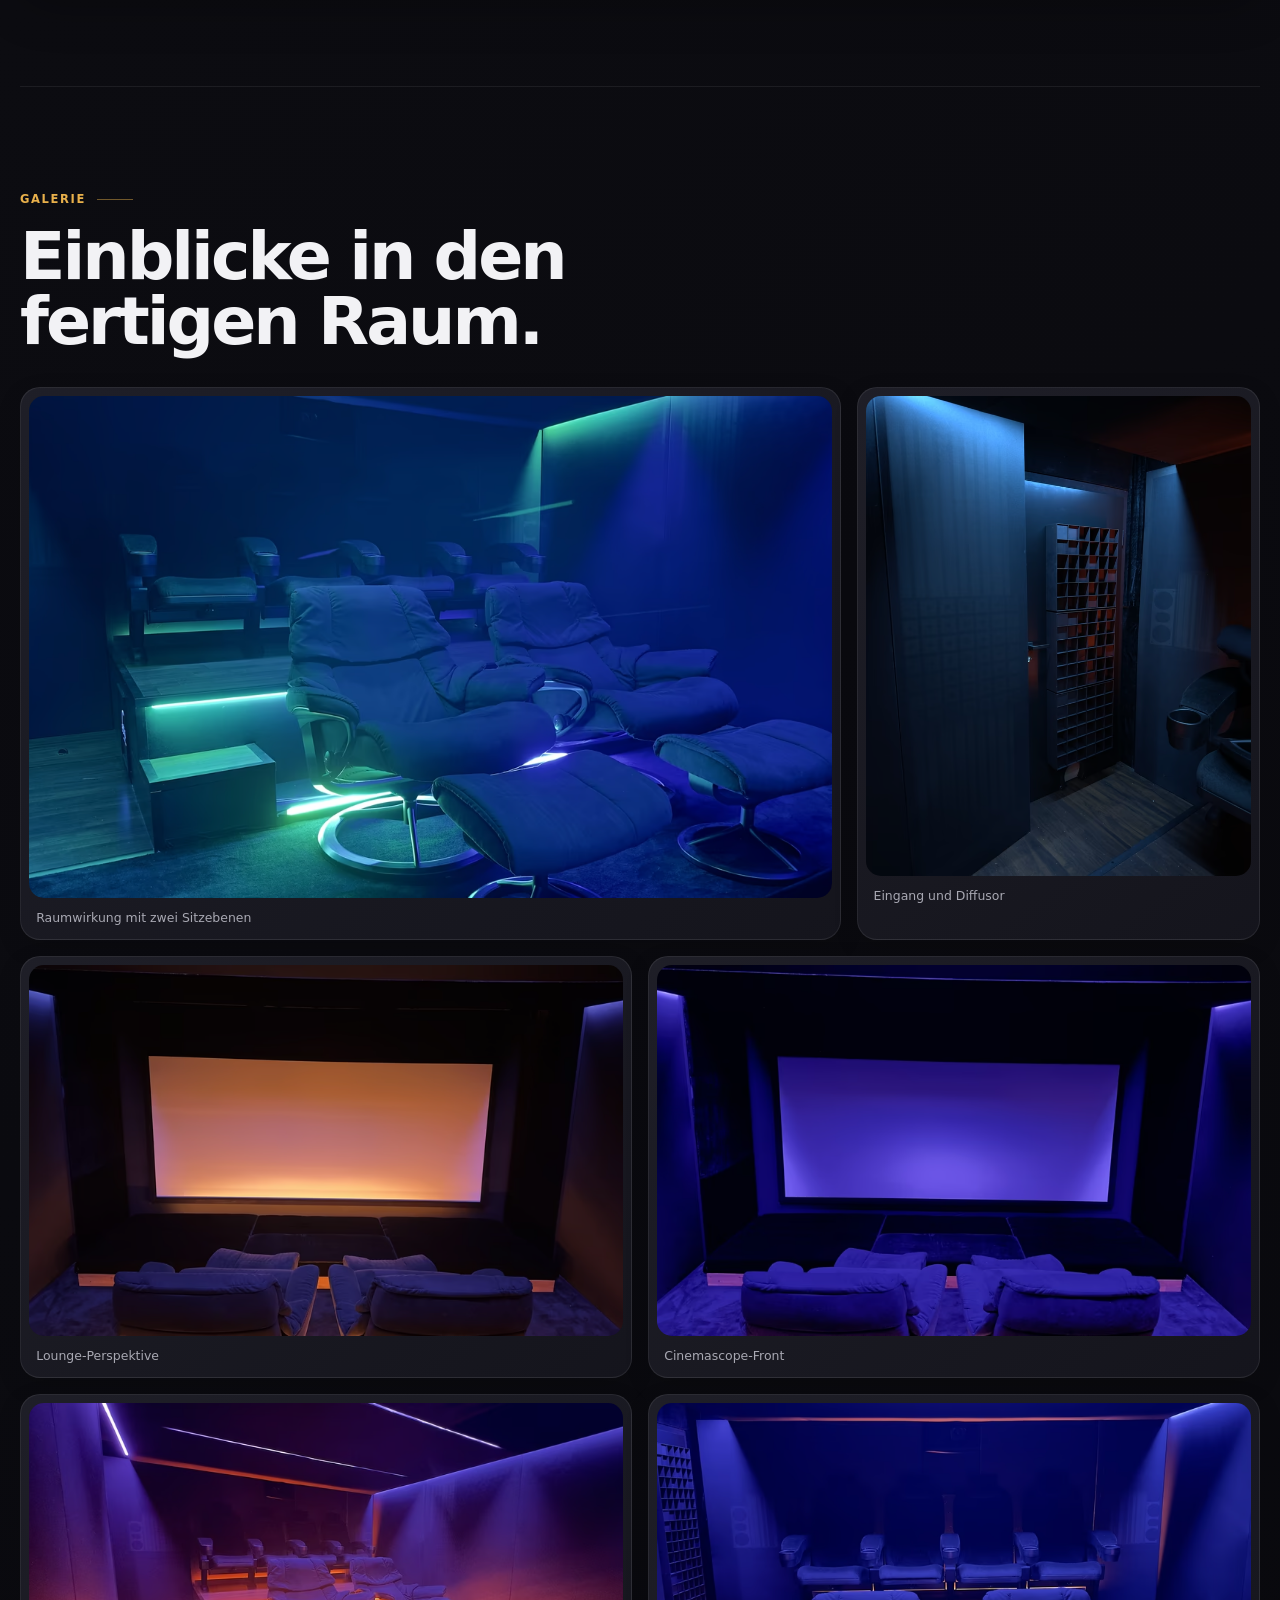
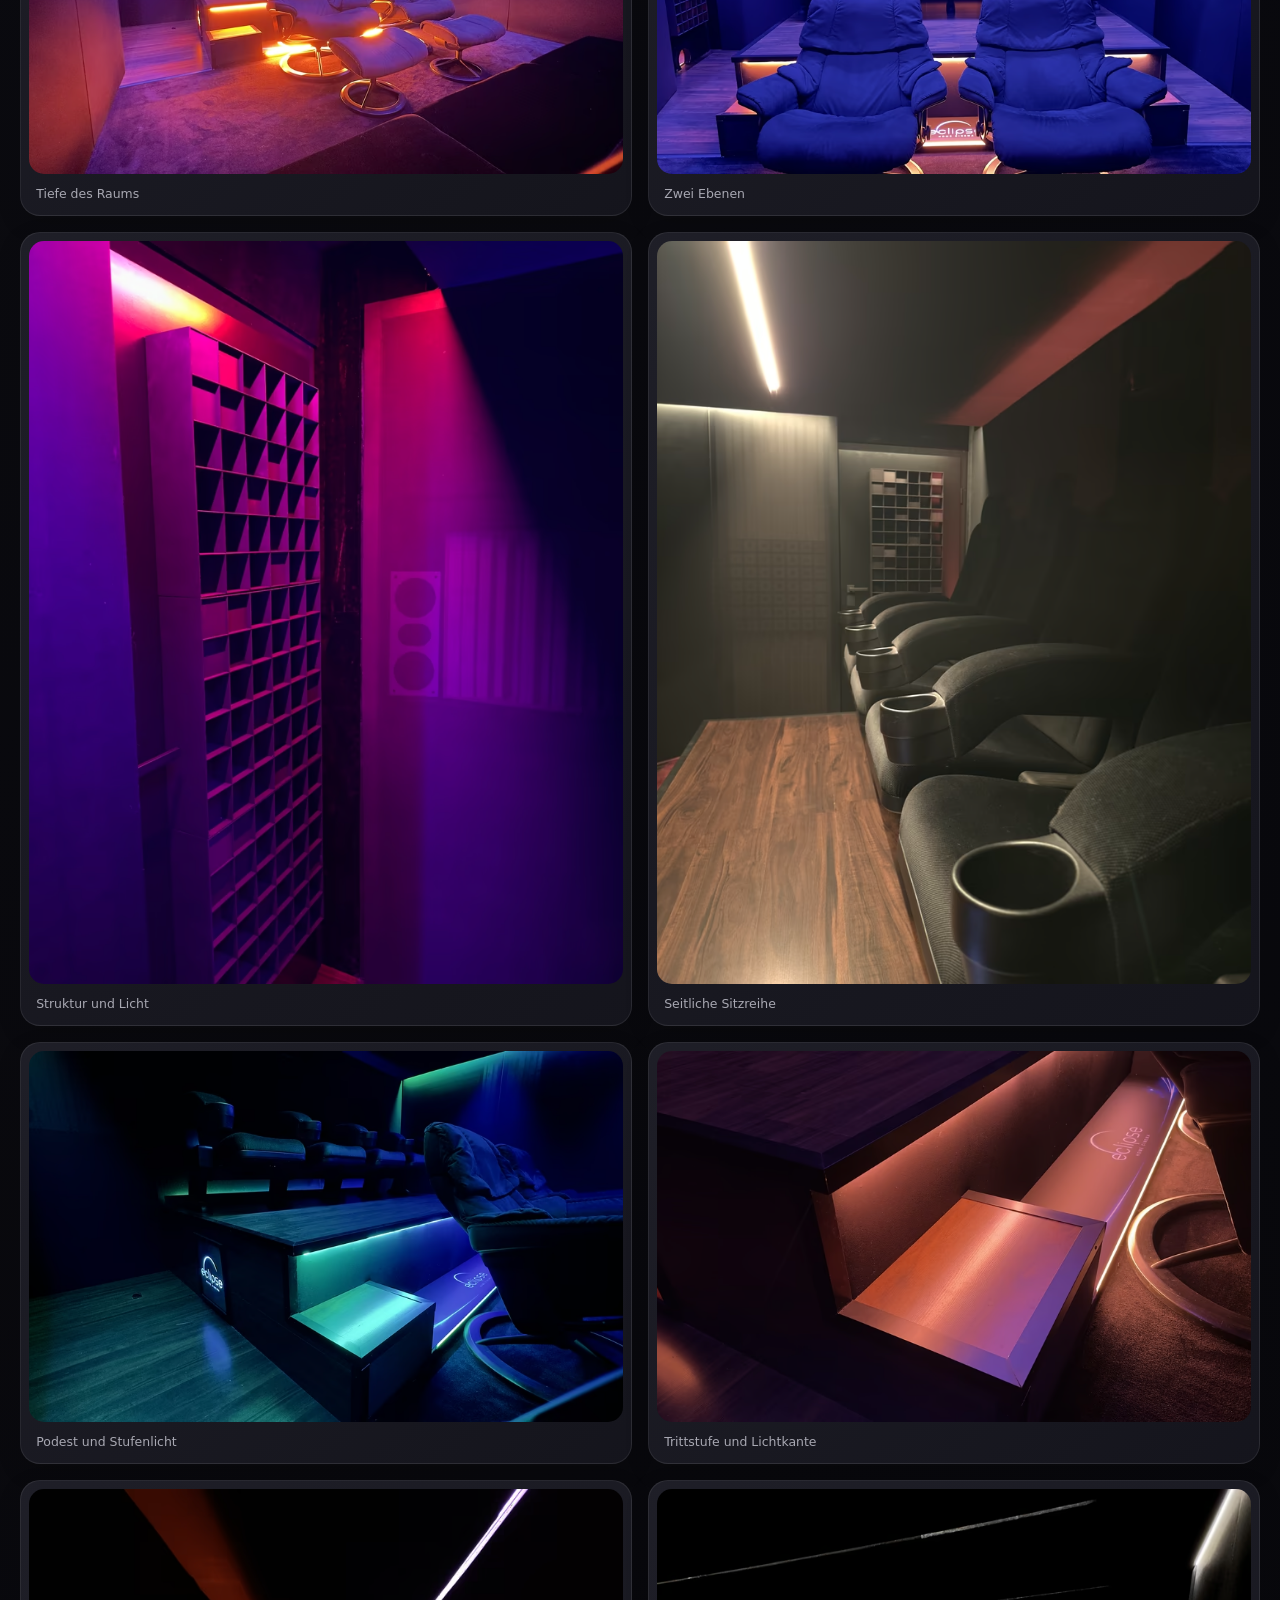
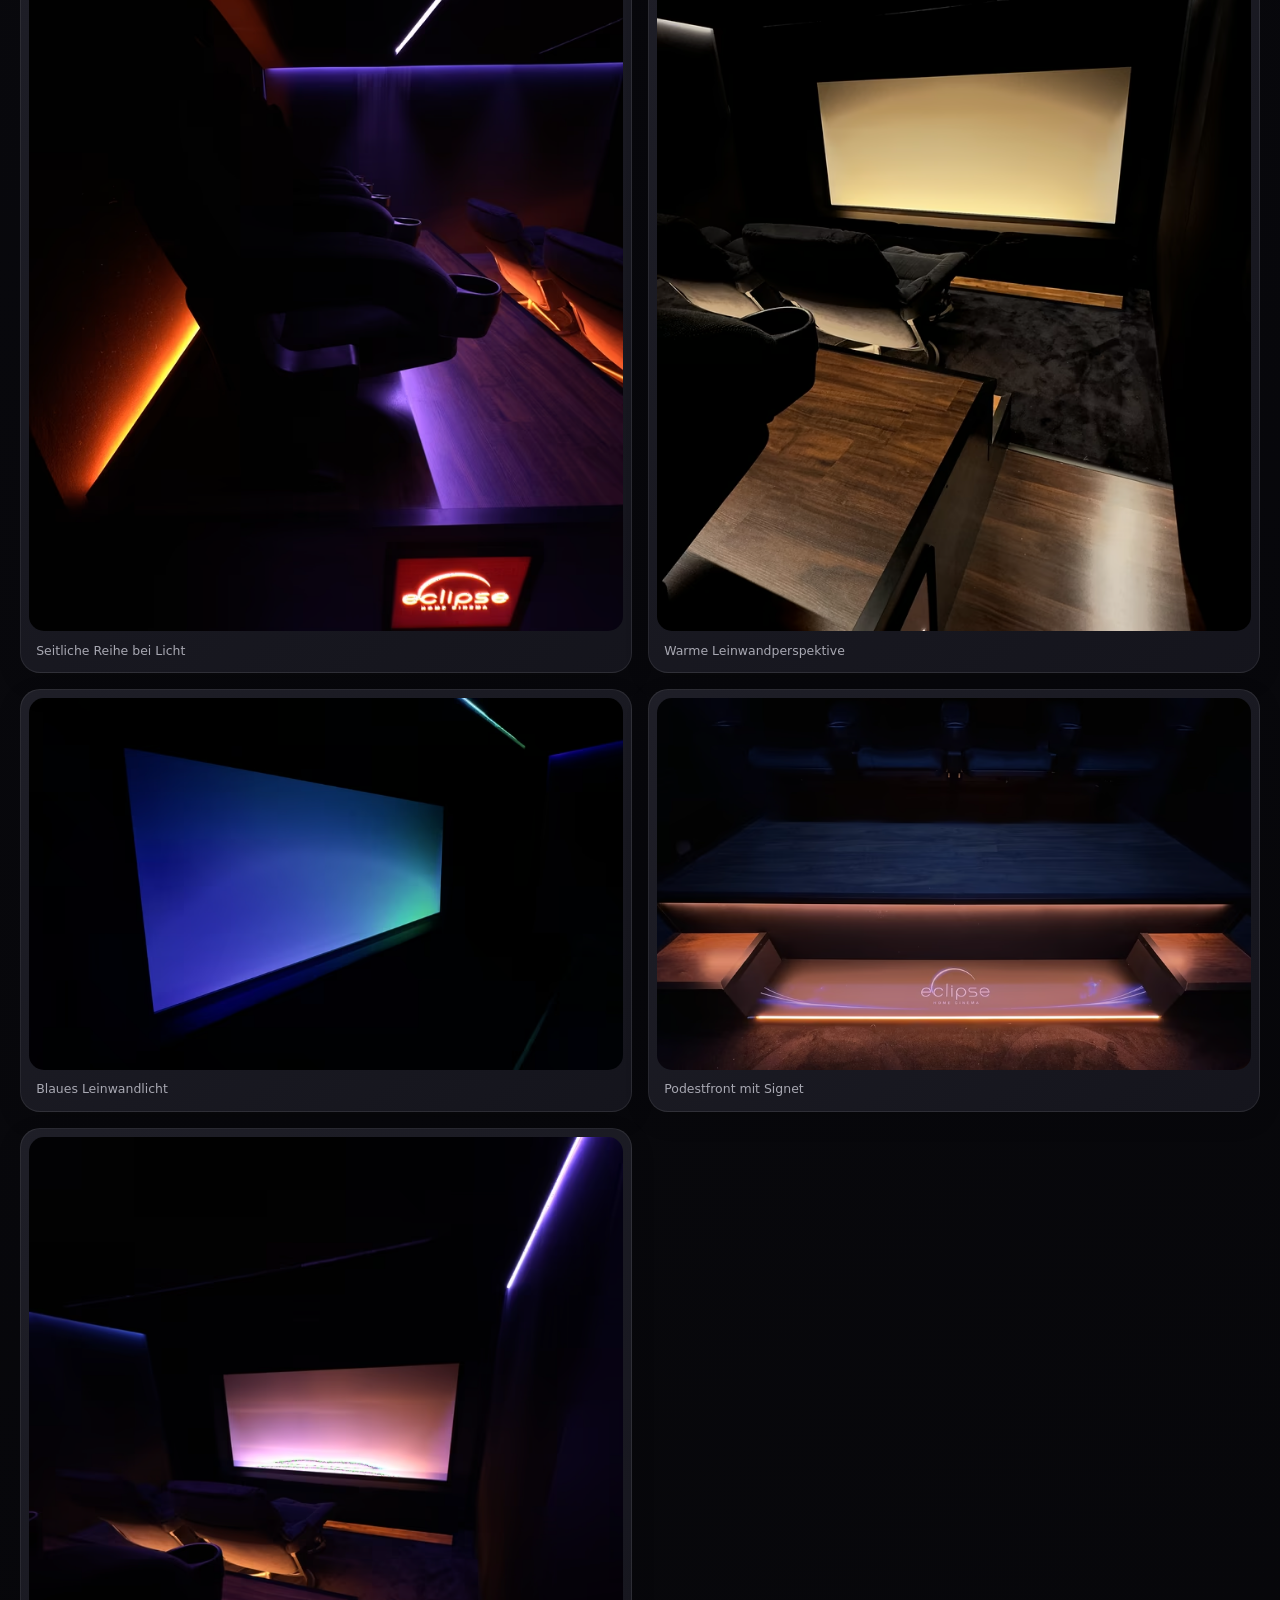
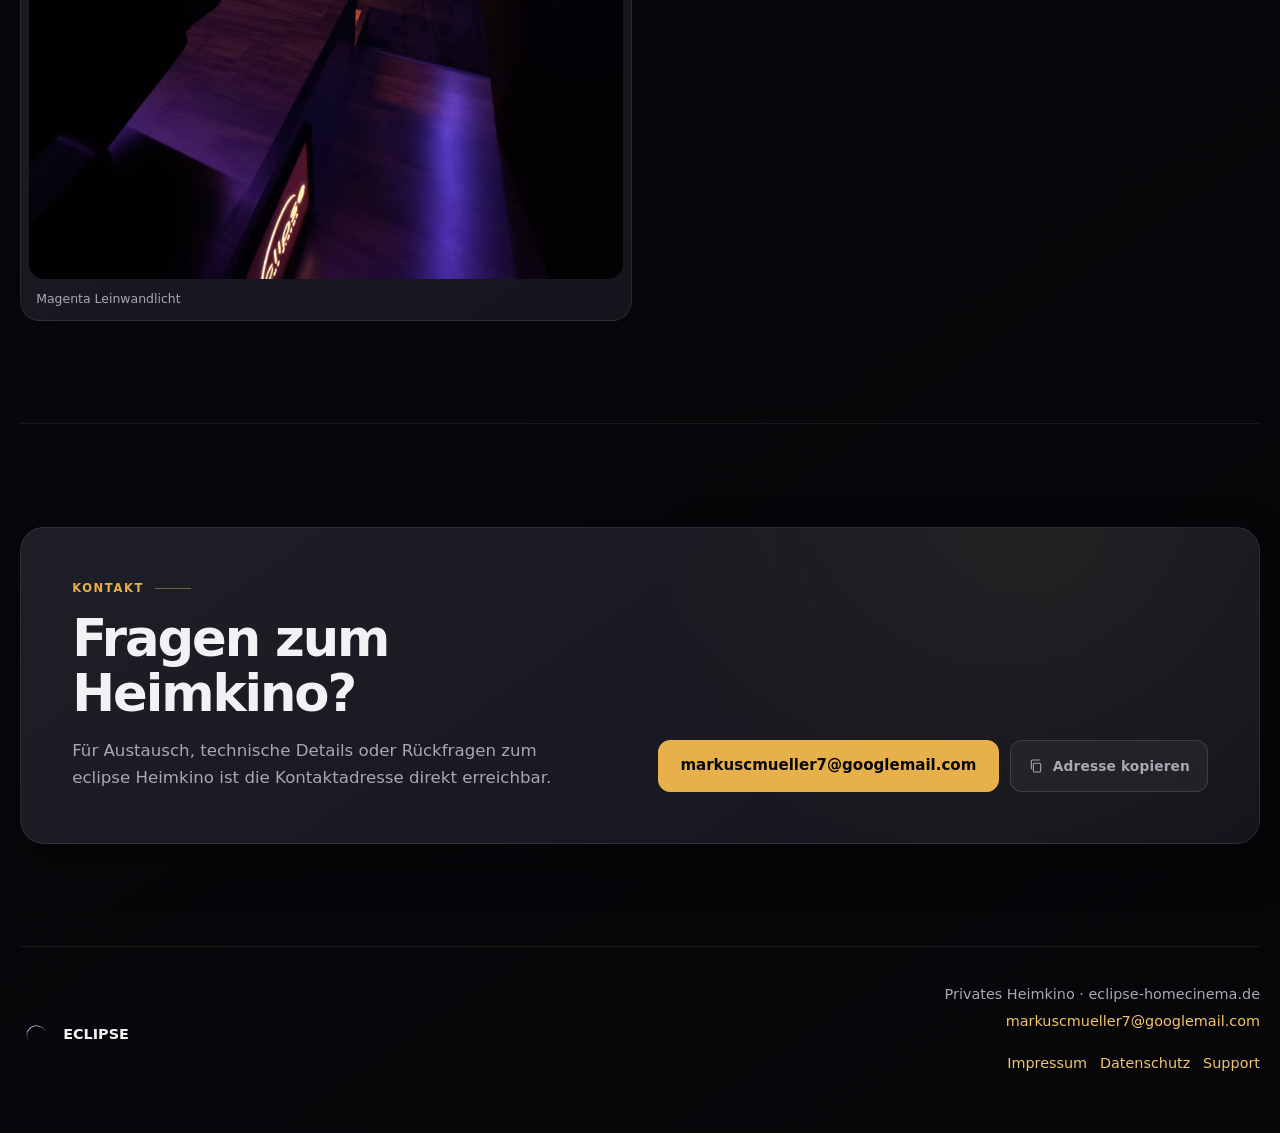
==== commit 6c492c15: "Refactor cinema homepage layout and styling" ====
--- a/index.html
+++ b/index.html
@@ -1,14 +1,19 @@
 <!doctype html>
-<html lang="de">
+<html lang="de" class="no-js">
   <head>
     <meta charset="utf-8" />
     <meta name="viewport" content="width=device-width, initial-scale=1" />
+    <meta
+      http-equiv="Content-Security-Policy"
+      content="default-src 'self'; base-uri 'self'; object-src 'none'; form-action 'self'; frame-src 'none'; script-src 'self'; style-src 'self' 'unsafe-inline'; font-src 'self' data:; img-src 'self' data: blob: https://image.tmdb.org; media-src 'self'; connect-src 'self'; worker-src 'self' blob:; manifest-src 'self'"
+    />
     <title>eclipse — Privates Heimkino mit 332 cm Cinemascope-Leinwand</title>
     <meta
       name="description"
       content="eclipse ist ein privater Kinoraum mit 332 cm Cinemascope-Leinwand, 24-Kanal-Ton, Double Bass Array und akustisch geplanter Front-, Seiten- und Deckenbehandlung."
     />
     <meta name="robots" content="index, follow, max-image-preview:large" />
+    <meta name="referrer" content="no-referrer" />
     <meta name="theme-color" content="#05070B" />
     <meta property="og:type" content="website" />
     <meta property="og:url" content="https://eclipse-homecinema.de/" />
@@ -44,7 +49,7 @@
       type="image/avif"
       fetchpriority="high"
     />
-    <link rel="stylesheet" href="styles.css" />
+    <link rel="stylesheet" href="styles.css?v=779571dfd7f3" />
     <script type="application/ld+json">
       {
         "@context": "https://schema.org",
@@ -88,12 +93,12 @@
         ]
       }
     </script>
-    <script src="script.js" defer></script>
+    <script src="script.js?v=51a83c8eff9d" defer></script>
   </head>
   <body>
     <a class="skip-link" href="#top">Zum Inhalt springen</a>
     <header class="site-header" aria-label="Hauptnavigation">
-      <a class="header-brand" href="#top" aria-label="Zum Anfang">
+      <a class="header-brand" href="#top" aria-label="eclipse – zum Anfang">
         <span class="brand-mark" aria-hidden="true"></span>
         <span class="header-brand-text">eclipse</span>
       </a>
@@ -222,15 +227,15 @@
 
         <div class="room-tour" data-tour data-view="top">
           <div class="tour-controls">
-            <div class="tour-views" role="tablist" aria-label="Ansicht wechseln">
-              <button type="button" role="tab" data-view="top" class="is-active" aria-selected="true">Draufsicht</button>
-              <button type="button" role="tab" data-view="front" aria-selected="false">Frontwand</button>
-              <button type="button" role="tab" data-view="rear" aria-selected="false">Rückwand</button>
-              <button type="button" role="tab" data-view="side-left" aria-selected="false">Seite L</button>
-              <button type="button" role="tab" data-view="side-right" aria-selected="false">Seite R</button>
-              <button type="button" role="tab" data-view="ceiling" aria-selected="false">Decke</button>
+            <div class="tour-views" role="group" aria-label="Ansicht wechseln" data-scroll-track>
+              <button type="button" data-view="top" class="is-active" aria-pressed="true">Draufsicht</button>
+              <button type="button" data-view="front" aria-pressed="false">Frontwand</button>
+              <button type="button" data-view="rear" aria-pressed="false">Rückwand</button>
+              <button type="button" data-view="side-left" aria-pressed="false">Seite L</button>
+              <button type="button" data-view="side-right" aria-pressed="false">Seite R</button>
+              <button type="button" data-view="ceiling" aria-pressed="false">Decke</button>
             </div>
-            <div class="tour-layers" aria-label="Layer ein- und ausblenden">
+            <div class="tour-layers" role="group" aria-label="Layer ein- und ausblenden" data-scroll-track>
               <button type="button" data-layer="seats" aria-pressed="true">
                 <span class="dot dot-seats" aria-hidden="true"></span>Sitze
               </button>
@@ -317,7 +322,7 @@
                 data-plan="top"
                 viewBox="-32 -28 540 632"
                 preserveAspectRatio="xMidYMid meet"
-                role="img"
+                role="group"
                 aria-label="Draufsicht des Heimkinos mit Sitzen, Lautsprechern, Bassarrays und Akustikzonen"
               >
                 <g class="plan-base">
@@ -326,6 +331,12 @@
                   <rect x="0" y="530" width="472" height="30" class="wall-stud"/>
                   <rect x="41" y="50" width="390" height="480" class="wall-interior"/>
                   <line x1="236" y1="50" x2="236" y2="530" class="axis"/>
+                </g>
+
+                <g class="plan-interactions">
+                  <g class="hit" data-info="screen" role="button" tabindex="0" aria-label="Cinemascope-Leinwand">
+                    <rect x="70" y="48" width="332" height="3.5" class="screen-line hit-shape"/>
+                  </g>
                 </g>
 
                 <g class="plan-layer" data-layer="acoustics">
@@ -430,9 +441,6 @@
                 </g>
 
                 <g class="plan-annotations" aria-hidden="true">
-                  <g class="hit" data-info="screen" role="button" tabindex="0" aria-label="Cinemascope-Leinwand">
-                    <rect x="70" y="48" width="332" height="3.5" class="screen-line hit-shape"/>
-                  </g>
                   <g class="dim">
                     <line x1="-14" y1="50" x2="-14" y2="300"/>
                     <line x1="-17" y1="50" x2="-11" y2="50"/>
@@ -461,7 +469,7 @@
                 data-plan="front"
                 viewBox="-32 -32 540 412"
                 preserveAspectRatio="xMidYMid meet"
-                role="img"
+                role="group"
                 aria-label="Frontansicht der Frontwand mit Leinwand, Dämmung, Lautsprechern und Subwoofern"
               >
                 <g class="plan-base">
@@ -472,6 +480,12 @@
                 <g class="plan-layer" data-layer="acoustics">
                   <g class="hit" data-info="front-wall-insulation" role="button" tabindex="0" aria-label="Dämmung in der Frontständerwand" mask="url(#front-insulation-cutouts)">
                     <rect x="0" y="0" width="472" height="235" class="front-insulation hit-shape"/>
+                  </g>
+                </g>
+
+                <g class="plan-interactions">
+                  <g class="hit" data-info="screen" role="button" tabindex="0" aria-label="Cinemascope-Leinwand 332 cm">
+                    <rect x="70" y="80" width="332" height="139" rx="2" class="screen-front hit-shape"/>
                   </g>
                 </g>
 
@@ -505,9 +519,6 @@
                 </g>
 
                 <g class="plan-annotations" aria-hidden="true">
-                  <g class="hit" data-info="screen" role="button" tabindex="0" aria-label="Cinemascope-Leinwand 332 cm">
-                    <rect x="70" y="80" width="332" height="139" rx="2" class="screen-front hit-shape"/>
-                  </g>
                   <text x="236" y="-12" class="plan-text-label" text-anchor="middle">Frontwand</text>
                   <text x="236" y="276" class="plan-text-label" text-anchor="middle">Boden</text>
                   <g class="dim">
@@ -536,7 +547,7 @@
                 data-plan="rear"
                 viewBox="-32 -32 540 412"
                 preserveAspectRatio="xMidYMid meet"
-                role="img"
+                role="group"
                 aria-label="Rückansicht der Rückwand mit Rück-DBA, Back Surrounds, Projektor-Durchbruch, Absorbern und 1D-Diffusoren"
               >
                 <g class="plan-base">
@@ -613,7 +624,7 @@
                 data-plan="side-left"
                 viewBox="-40 -40 640 340"
                 preserveAspectRatio="xMidYMid meet"
-                role="img"
+                role="group"
                 aria-label="Linke Seitenwand von innen — Front rechts, Rückwand links"
               >
                 <g class="plan-base">
@@ -692,7 +703,7 @@
                 data-plan="side-right"
                 viewBox="-40 -40 640 340"
                 preserveAspectRatio="xMidYMid meet"
-                role="img"
+                role="group"
                 aria-label="Rechte Seitenwand von innen — akustisch symmetrisch zur linken, mit Tür im hinteren Bereich"
               >
                 <g class="plan-base">
@@ -727,7 +738,7 @@
                     <line x1="455" y1="105" x2="505" y2="105" class="grid-fine"/>
                     <line x1="455" y1="155" x2="505" y2="155" class="grid-fine"/>
                   </g>
-                  <g class="hit" data-info="heater" role="button" tabindex="0" aria-label="Akustikverkleidung im unteren Bereich, symmetrisch zur linken Wand">
+                  <g class="hit" data-info="right-wall-treatment" role="button" tabindex="0" aria-label="Akustische Verkleidung im unteren Bereich der rechten Wand">
                     <rect x="160" y="178" width="200" height="57" fill="url(#hatch-binary)" class="hit-shape acoustic-heater"/>
                     <line x1="160" y1="184" x2="350" y2="184" class="heater-slot"/>
                     <line x1="160" y1="229" x2="350" y2="229" class="heater-slot"/>
@@ -776,7 +787,7 @@
                 data-plan="ceiling"
                 viewBox="-32 -28 540 632"
                 preserveAspectRatio="xMidYMid meet"
-                role="img"
+                role="group"
                 aria-label="Decke von unten gesehen mit Absorbern, 2D-Diffusor-Feld und Deckenlautsprechern"
               >
                 <g class="plan-base">
@@ -847,9 +858,15 @@
                   </g>
                 </g>
               </svg>
+              <label class="tour-hotspot-picker">
+                <span>Element im Plan</span>
+                <select data-tour-hotspot-select>
+                  <option value="">Element auswählen …</option>
+                </select>
+              </label>
             </div>
 
-            <aside class="tour-info" aria-live="polite">
+            <aside class="tour-info" role="region" aria-labelledby="tour-info-title" aria-live="polite">
               <button
                 type="button"
                 class="tour-info-close"
@@ -857,7 +874,7 @@
                 aria-label="Detail schließen"
               >×</button>
               <span class="info-kicker" data-info-kicker>Draufsicht</span>
-              <h3 class="info-title" data-info-title>Der Raum als Kinosaal</h3>
+              <h3 class="info-title" id="tour-info-title" data-info-title>Der Raum als Kinosaal</h3>
               <p class="info-text" data-info-text>
                 Sitze, Lautsprecher, Bassarrays und Akustikelemente sind
                 einzeln markiert. Tippe ein Element an, um Details und Maße
@@ -1013,9 +1030,9 @@
           </div>
           <div class="rack-shell">
           <div class="rack-controls">
-            <div class="tour-views" role="tablist" aria-label="Rack mit oder ohne Abdeckung zeigen">
-              <button type="button" role="tab" data-rack-view="closed" class="is-active" aria-selected="true">Mit Abdeckung</button>
-              <button type="button" role="tab" data-rack-view="open" aria-selected="false">Offen</button>
+            <div class="tour-views" role="group" aria-label="Rack mit oder ohne Abdeckung zeigen" data-scroll-track>
+              <button type="button" data-rack-view="closed" class="is-active" aria-pressed="true">Mit Abdeckung</button>
+              <button type="button" data-rack-view="open" aria-pressed="false">Offen</button>
             </div>
           </div>
           <div class="rack-stage">
@@ -1119,7 +1136,7 @@
                 </div>
               </div>
             </div>
-            <aside class="tour-info rack-info" aria-live="polite">
+            <aside class="tour-info rack-info" role="region" aria-labelledby="rack-info-title" aria-live="polite">
               <button
                 type="button"
                 class="tour-info-close"
@@ -1128,7 +1145,7 @@
               >×</button>
               <div class="rack-info-body">
                 <span class="info-kicker" data-rack-kicker>Rack</span>
-                <h3 class="info-title" data-rack-title>Hinter dem Stoff</h3>
+                <h3 class="info-title" id="rack-info-title" data-rack-title>Hinter dem Stoff</h3>
                 <p class="info-text" data-rack-text>
                   Im Alltag zeigt das Rack nur eine ruhige, dunkle Stofffront.
                   Öffne die Abdeckung, um die neun Geräteebenen dahinter zu
@@ -1155,11 +1172,11 @@
 
         <div class="component-grid">
           <article class="component-card wide">
-            <img
-              src="assets/used/equipment-jvc-nz7-projector.png"
-              alt="JVC NZ7 Projektor"
-              loading="lazy"
-            />
+            <picture>
+              <source type="image/avif" srcset="assets/used/equipment-jvc-nz7-projector.avif" />
+              <source type="image/webp" srcset="assets/used/equipment-jvc-nz7-projector.webp" />
+              <img src="assets/used/equipment-jvc-nz7-projector.png" alt="JVC NZ7 Projektor" loading="lazy" />
+            </picture>
             <div>
               <span>Bild</span>
               <h3>JVC NZ7</h3>
@@ -1171,11 +1188,11 @@
             </div>
           </article>
           <article class="component-card">
-            <img
-              src="assets/used/equipment-nubert-nuvero-110-front-speaker.png"
-              alt="Nubert nuVero 110 Lautsprecher"
-              loading="lazy"
-            />
+            <picture>
+              <source type="image/avif" srcset="assets/used/equipment-nubert-nuvero-110-front-speaker.avif" />
+              <source type="image/webp" srcset="assets/used/equipment-nubert-nuvero-110-front-speaker.webp" />
+              <img src="assets/used/equipment-nubert-nuvero-110-front-speaker.png" alt="Nubert nuVero 110 Lautsprecher" loading="lazy" />
+            </picture>
             <div>
               <span>Front L/R</span>
               <h3>Nubert nuVero 110</h3>
@@ -1183,11 +1200,11 @@
             </div>
           </article>
           <article class="component-card">
-            <img
-              src="assets/used/equipment-nubert-nuvero-nova-12-center.png"
-              alt="Nubert nuVero Nova 12 Center"
-              loading="lazy"
-            />
+            <picture>
+              <source type="image/avif" srcset="assets/used/equipment-nubert-nuvero-nova-12-center.avif" />
+              <source type="image/webp" srcset="assets/used/equipment-nubert-nuvero-nova-12-center.webp" />
+              <img src="assets/used/equipment-nubert-nuvero-nova-12-center.png" alt="Nubert nuVero Nova 12 Center" loading="lazy" />
+            </picture>
             <div>
               <span>Center</span>
               <h3>nuVero Nova 12</h3>
@@ -1195,11 +1212,11 @@
             </div>
           </article>
           <article class="component-card">
-            <img
-              src="assets/used/equipment-nubert-nuvero-70-surround.png"
-              alt="Nubert nuVero 70 Surroundlautsprecher"
-              loading="lazy"
-            />
+            <picture>
+              <source type="image/avif" srcset="assets/used/equipment-nubert-nuvero-70-surround.avif" />
+              <source type="image/webp" srcset="assets/used/equipment-nubert-nuvero-70-surround.webp" />
+              <img src="assets/used/equipment-nubert-nuvero-70-surround.png" alt="Nubert nuVero 70 Surroundlautsprecher" loading="lazy" />
+            </picture>
             <div>
               <span>Surround</span>
               <h3>nuVero 70</h3>
@@ -1207,11 +1224,11 @@
             </div>
           </article>
           <article class="component-card">
-            <img
-              src="assets/used/equipment-scan-speak-30w4558t00-subwoofer.png"
-              alt="Scan-Speak 30W/4558T00 Subwoofer-Chassis"
-              loading="lazy"
-            />
+            <picture>
+              <source type="image/avif" srcset="assets/used/equipment-scan-speak-30w4558t00-subwoofer.avif" />
+              <source type="image/webp" srcset="assets/used/equipment-scan-speak-30w4558t00-subwoofer.webp" />
+              <img src="assets/used/equipment-scan-speak-30w4558t00-subwoofer.png" alt="Scan-Speak 30W/4558T00 Subwoofer-Chassis" loading="lazy" />
+            </picture>
             <div>
               <span>DBA</span>
               <h3>Scan-Speak 30W/4558T00</h3>
@@ -1233,7 +1250,7 @@
           </p>
         </div>
 
-        <div class="catalog-shell" data-catalog data-catalog-src="assets/zappiti-catalog.min.json">
+        <div class="catalog-shell" data-catalog data-catalog-src="assets/zappiti-catalog.min.json?v=814ccb70e3fe">
           <div class="catalog-toolbar">
             <div class="catalog-search">
               <label class="sr-only" for="catalog-search">Programm durchsuchen</label>
@@ -1262,27 +1279,26 @@
               >×</button>
             </div>
             <div class="catalog-filters" role="group" aria-label="Medientyp filtern">
-              <button type="button" class="is-active" data-catalog-filter="all" aria-pressed="true">Alle <span class="catalog-filter-count" data-catalog-count="all">(353)</span></button>
+              <button type="button" class="is-active" data-catalog-filter="all" aria-pressed="true">Alle <span class="catalog-filter-count" data-catalog-count="all">(338)</span></button>
               <button type="button" data-catalog-filter="movie" aria-pressed="false">Filme <span class="catalog-filter-count" data-catalog-count="movie">(303)</span></button>
-              <button type="button" data-catalog-filter="demo" aria-pressed="false">Demos <span class="catalog-filter-count" data-catalog-count="demo">(26)</span></button>
-              <button type="button" data-catalog-filter="tv" aria-pressed="false">Serien <span class="catalog-filter-count" data-catalog-count="tv">(24)</span></button>
+              <button type="button" data-catalog-filter="demo" aria-pressed="false">Demos <span class="catalog-filter-count" data-catalog-count="demo">(30)</span></button>
+              <button type="button" data-catalog-filter="tv" aria-pressed="false">Serien <span class="catalog-filter-count" data-catalog-count="tv">(5)</span></button>
             </div>
             <label class="catalog-select">
               <span>Sortierung</span>
               <select data-catalog-sort>
                 <option value="title">Titel A-Z</option>
-                <option value="recent">Zuletzt geändert</option>
                 <option value="imdb">IMDb-Bewertung</option>
               </select>
             </label>
           </div>
 
           <div class="catalog-meta">
-            <p data-catalog-status>Katalog wird geladen...</p>
+            <p data-catalog-status role="status" aria-live="polite" aria-atomic="true">Katalog wird geladen, sobald er sichtbar wird.</p>
             <p data-catalog-updated></p>
           </div>
 
-          <div class="catalog-list" data-catalog-results aria-busy="true">
+          <div class="catalog-list" data-catalog-results role="region" aria-busy="true" tabindex="-1" aria-label="Programmergebnisse">
             <div class="catalog-skeleton-item" aria-hidden="true"></div>
             <div class="catalog-skeleton-item" aria-hidden="true"></div>
             <div class="catalog-skeleton-item" aria-hidden="true"></div>
@@ -1564,7 +1580,7 @@
               <img
                 src="assets/used/responsive/cinema-platform-blue-green-1200.webp"
                 data-full="assets/used/responsive/cinema-platform-blue-green-1800.webp"
-                alt="Seitlicher Blick auf Podest, Lounge-Sessel und blau-gruene Stufenbeleuchtung"
+                alt="Seitlicher Blick auf Podest, Lounge-Sessel und blau-grüne Stufenbeleuchtung"
                 loading="lazy"
               />
             </picture>
@@ -1651,7 +1667,7 @@
               <img
                 src="assets/used/responsive/cinema-front-row-warm-screen-900.webp"
                 data-full="assets/used/responsive/cinema-front-row-warm-screen-1200.webp"
-                alt="Blick von der Seite ueber die Sitzreihe auf die warm beleuchtete Leinwand"
+                alt="Blick von der Seite über die Sitzreihe auf die warm beleuchtete Leinwand"
                 loading="lazy"
               />
             </picture>
@@ -1738,7 +1754,7 @@
               <img
                 src="assets/used/responsive/cinema-front-row-magenta-screen-900.webp"
                 data-full="assets/used/responsive/cinema-front-row-magenta-screen-1200.webp"
-                alt="Seitlicher Blick ueber Lounge-Sessel auf eine magenta beleuchtete Leinwand"
+                alt="Seitlicher Blick über Lounge-Sessel auf eine magenta beleuchtete Leinwand"
                 loading="lazy"
               />
             </picture>
@@ -1804,13 +1820,18 @@
     </dialog>
 
     <footer class="site-footer">
-      <a class="brand" href="#top" aria-label="Zurück zum Anfang">
+      <a class="brand" href="#top" aria-label="eclipse – zurück zum Anfang">
         <span class="brand-mark" aria-hidden="true"></span>
         <span>eclipse</span>
       </a>
       <div>
         <p>Privates Heimkino · eclipse-homecinema.de</p>
         <p><a href="mailto:markuscmueller7@googlemail.com">markuscmueller7@googlemail.com</a></p>
+        <nav class="footer-links" aria-label="Rechtliches und Hilfe">
+          <a href="/app/impressum/">Impressum</a>
+          <a href="/app/datenschutz/">Datenschutz</a>
+          <a href="/app/support/">Support</a>
+        </nav>
       </div>
     </footer>
   </body>
--- a/styles.css
+++ b/styles.css
@@ -2552,6 +2552,7 @@
 
 .lightbox figure {
   position: relative;
+  z-index: 1;
   display: flex;
   flex-direction: column;
   gap: 0.85rem;
@@ -2584,6 +2585,7 @@
 
 .lightbox-close {
   position: fixed;
+  z-index: 3;
   top: 1.4rem;
   right: 1.4rem;
   width: 2.6rem;
@@ -2608,6 +2610,7 @@
 
 .lightbox-nav {
   position: fixed;
+  z-index: 3;
   top: 50%;
   transform: translateY(-50%);
   width: 3rem;
@@ -4405,7 +4408,7 @@
   }
 }
 
-[data-reveal] {
+.js [data-reveal] {
   opacity: 0;
   transform: translateY(16px);
   transition:
@@ -4414,7 +4417,7 @@
   will-change: opacity, transform;
 }
 
-[data-reveal].is-visible {
+.js [data-reveal].is-visible {
   opacity: 1;
   transform: none;
   will-change: auto;
@@ -4428,8 +4431,164 @@
     transition: none !important;
   }
 
-  [data-reveal] {
+  .js [data-reveal] {
     opacity: 1;
     transform: none;
   }
 }
+
+/* Interaction and accessibility hardening */
+.tour-hotspot-picker {
+  display: none;
+}
+
+.catalog-list {
+  scroll-margin-top: calc(var(--header-height) + 1rem);
+}
+
+.catalog-retry {
+  justify-self: start;
+  min-height: 44px;
+  margin: 0 1.1rem 1.1rem;
+  padding: 0.65rem 1rem;
+  border: 1px solid rgba(232, 176, 75, 0.46);
+  border-radius: var(--radius);
+  background: rgba(232, 176, 75, 0.1);
+  color: var(--text);
+  font-weight: 780;
+  cursor: pointer;
+}
+
+.catalog-retry:hover,
+.catalog-retry:focus-visible {
+  border-color: var(--accent-light);
+  background: rgba(232, 176, 75, 0.18);
+}
+
+.component-card picture {
+  display: block;
+  width: 100%;
+  height: 14.5rem;
+}
+
+.component-card picture img {
+  display: block;
+}
+
+.footer-links {
+  display: flex;
+  justify-content: flex-end;
+  gap: 0.8rem;
+  margin-top: 0.5rem;
+}
+
+.footer-links a {
+  min-height: 44px;
+  display: inline-flex;
+  align-items: center;
+}
+
+@media (max-width: 980px) {
+  .main-nav[aria-hidden="true"] {
+    visibility: hidden;
+  }
+
+  .site-header.nav-open .main-nav {
+    visibility: visible;
+  }
+
+  .tour-info[aria-hidden="true"] {
+    visibility: hidden;
+    pointer-events: none;
+  }
+
+  .tour-hotspot-picker {
+    display: grid;
+    gap: 0.4rem;
+    width: min(100%, 28rem);
+    margin-top: 1rem;
+    color: var(--muted);
+    font-size: 0.78rem;
+    font-weight: 760;
+  }
+
+  .tour-hotspot-picker select {
+    width: 100%;
+    min-height: 44px;
+    padding: 0.65rem 2.4rem 0.65rem 0.8rem;
+    border: 1px solid rgba(255, 255, 255, 0.14);
+    border-radius: var(--radius);
+    background: var(--control-bg);
+    color: var(--text);
+    font: inherit;
+  }
+
+  [data-scroll-track] {
+    scrollbar-width: thin !important;
+    scrollbar-color: rgba(232, 176, 75, 0.5) rgba(255, 255, 255, 0.05);
+  }
+
+  [data-scroll-track]::-webkit-scrollbar {
+    display: block !important;
+    height: 4px;
+  }
+
+  [data-scroll-track]::-webkit-scrollbar-thumb {
+    border-radius: 999px;
+    background: rgba(232, 176, 75, 0.5);
+  }
+
+  [data-scroll-track].has-overflow:not(.at-start) {
+    box-shadow: inset 18px 0 18px -18px rgba(232, 176, 75, 0.9);
+  }
+
+  [data-scroll-track].has-overflow:not(.at-end) {
+    border-right-color: rgba(232, 176, 75, 0.56);
+    box-shadow: inset -18px 0 18px -18px rgba(232, 176, 75, 0.9);
+  }
+
+  [data-scroll-track].has-overflow:not(.at-start):not(.at-end) {
+    box-shadow:
+      inset 18px 0 18px -18px rgba(232, 176, 75, 0.9),
+      inset -18px 0 18px -18px rgba(232, 176, 75, 0.9);
+  }
+}
+
+@media (max-width: 640px) {
+  .hero-content > .hero-statement {
+    max-width: 100%;
+    overflow-wrap: normal;
+    word-break: normal;
+    hyphens: none;
+  }
+
+  .component-card picture {
+    height: 11.5rem;
+  }
+
+  .site-footer,
+  .site-footer > div {
+    text-align: left;
+  }
+
+  .footer-links {
+    justify-content: flex-start;
+    flex-wrap: wrap;
+  }
+}
+
+.tour-layers button[aria-pressed="false"] {
+  opacity: 1;
+  color: rgba(242, 242, 245, 0.78);
+  background: rgba(255, 255, 255, 0.055);
+  text-decoration-color: currentColor;
+}
+
+@media (prefers-reduced-motion: reduce) {
+  *,
+  *::before,
+  *::after {
+    animation: none !important;
+    scroll-behavior: auto !important;
+  }
+}
